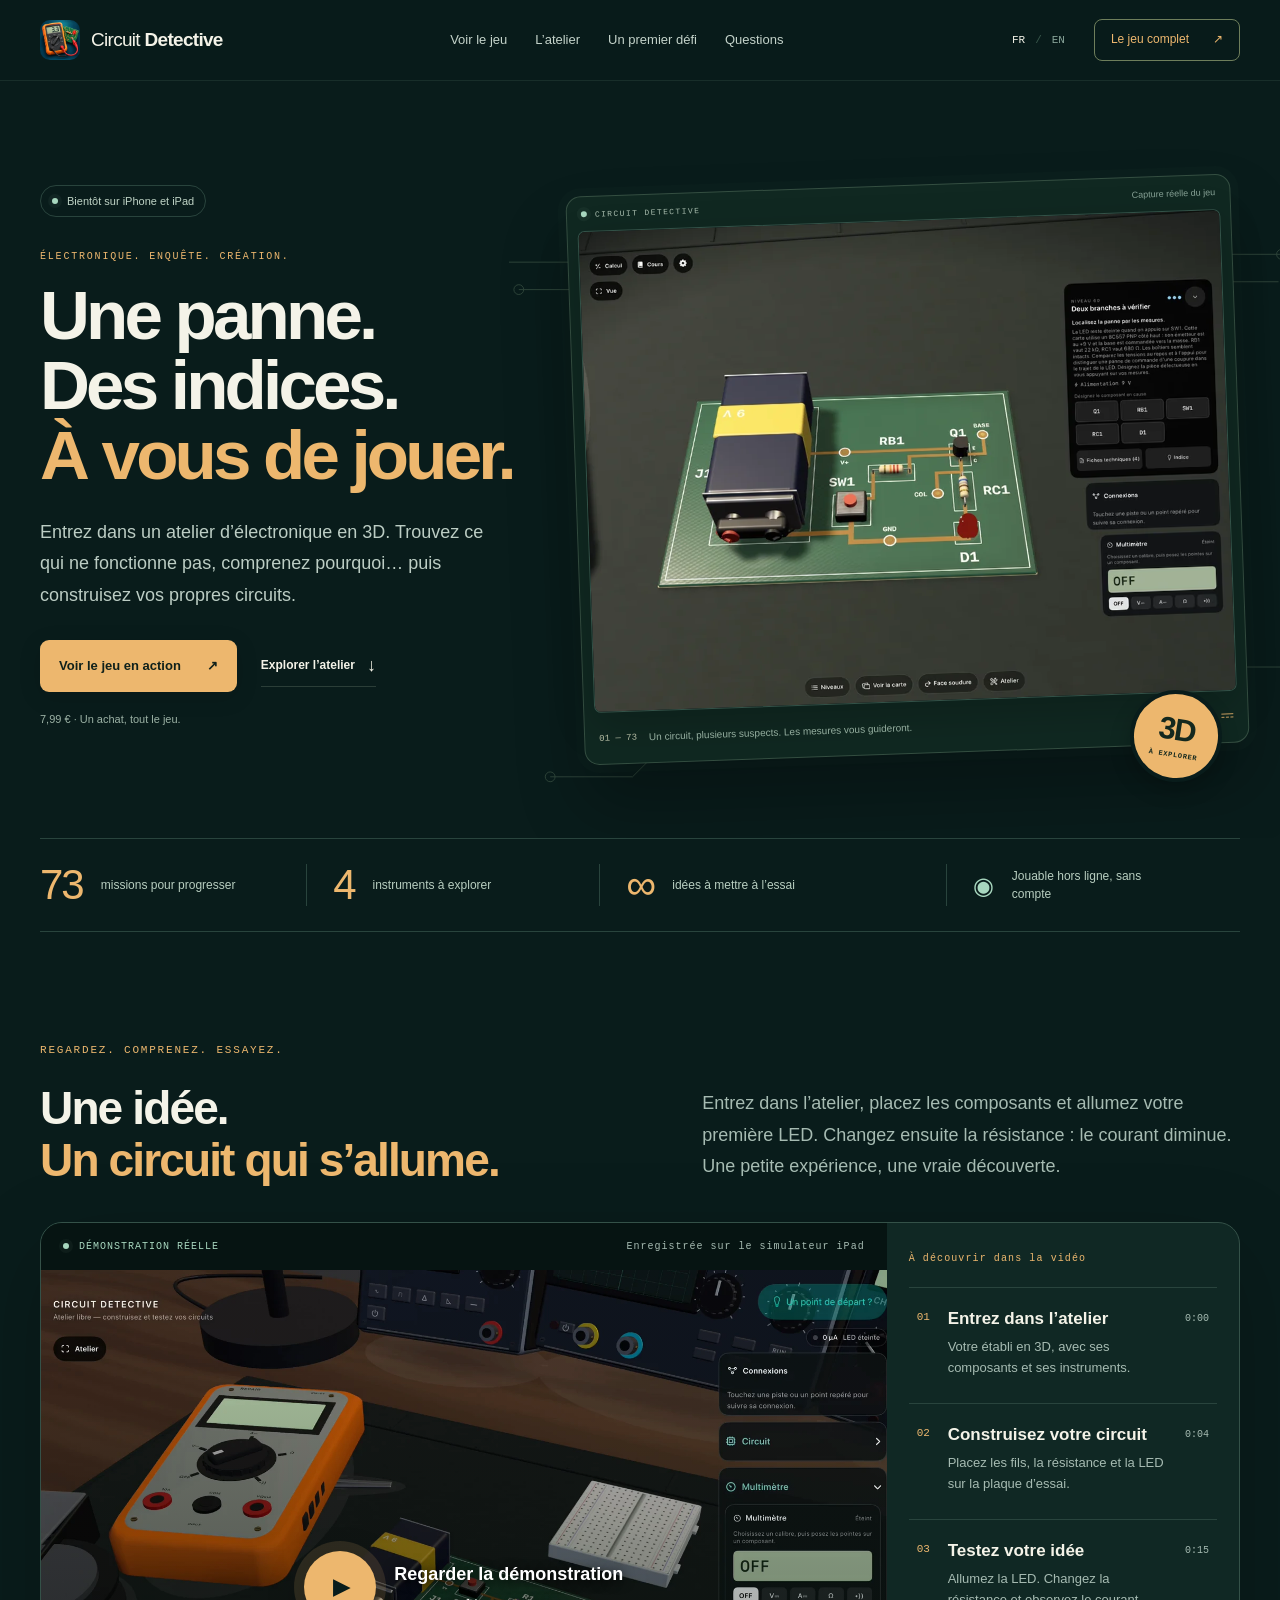
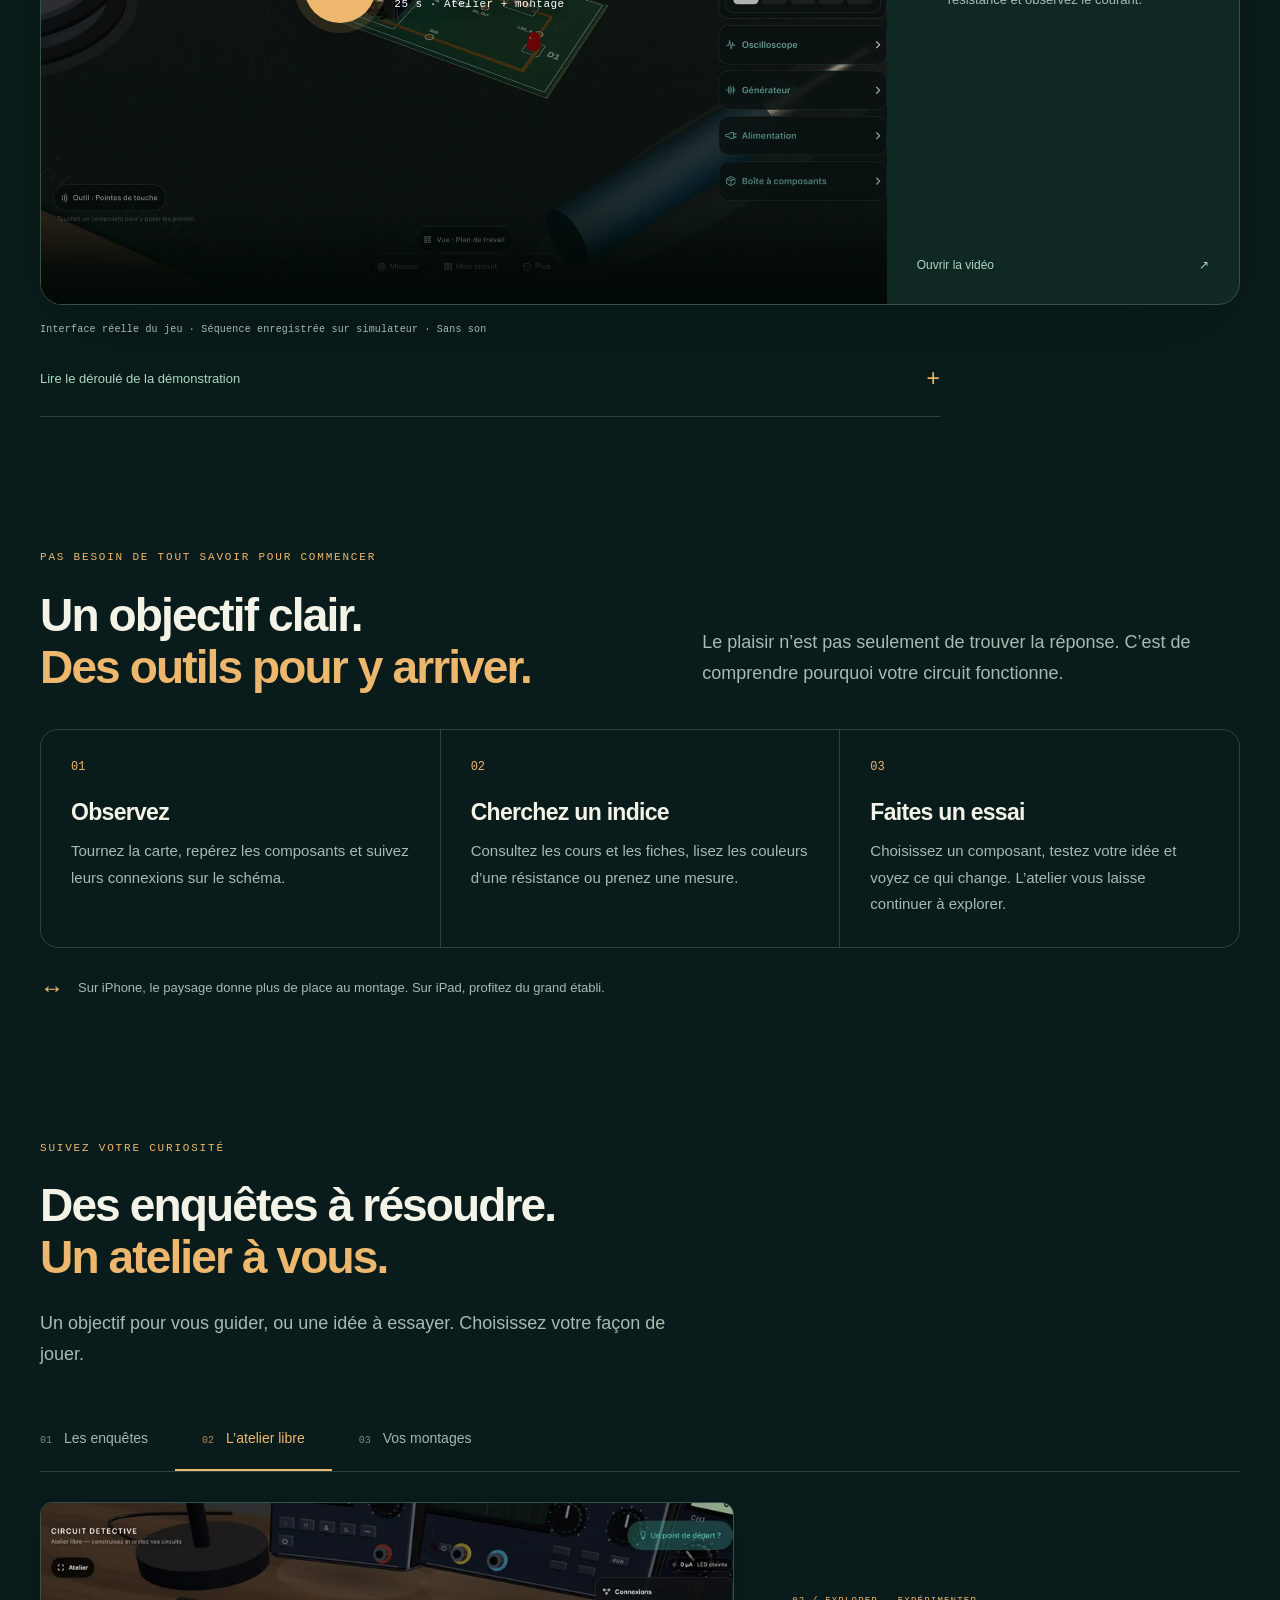
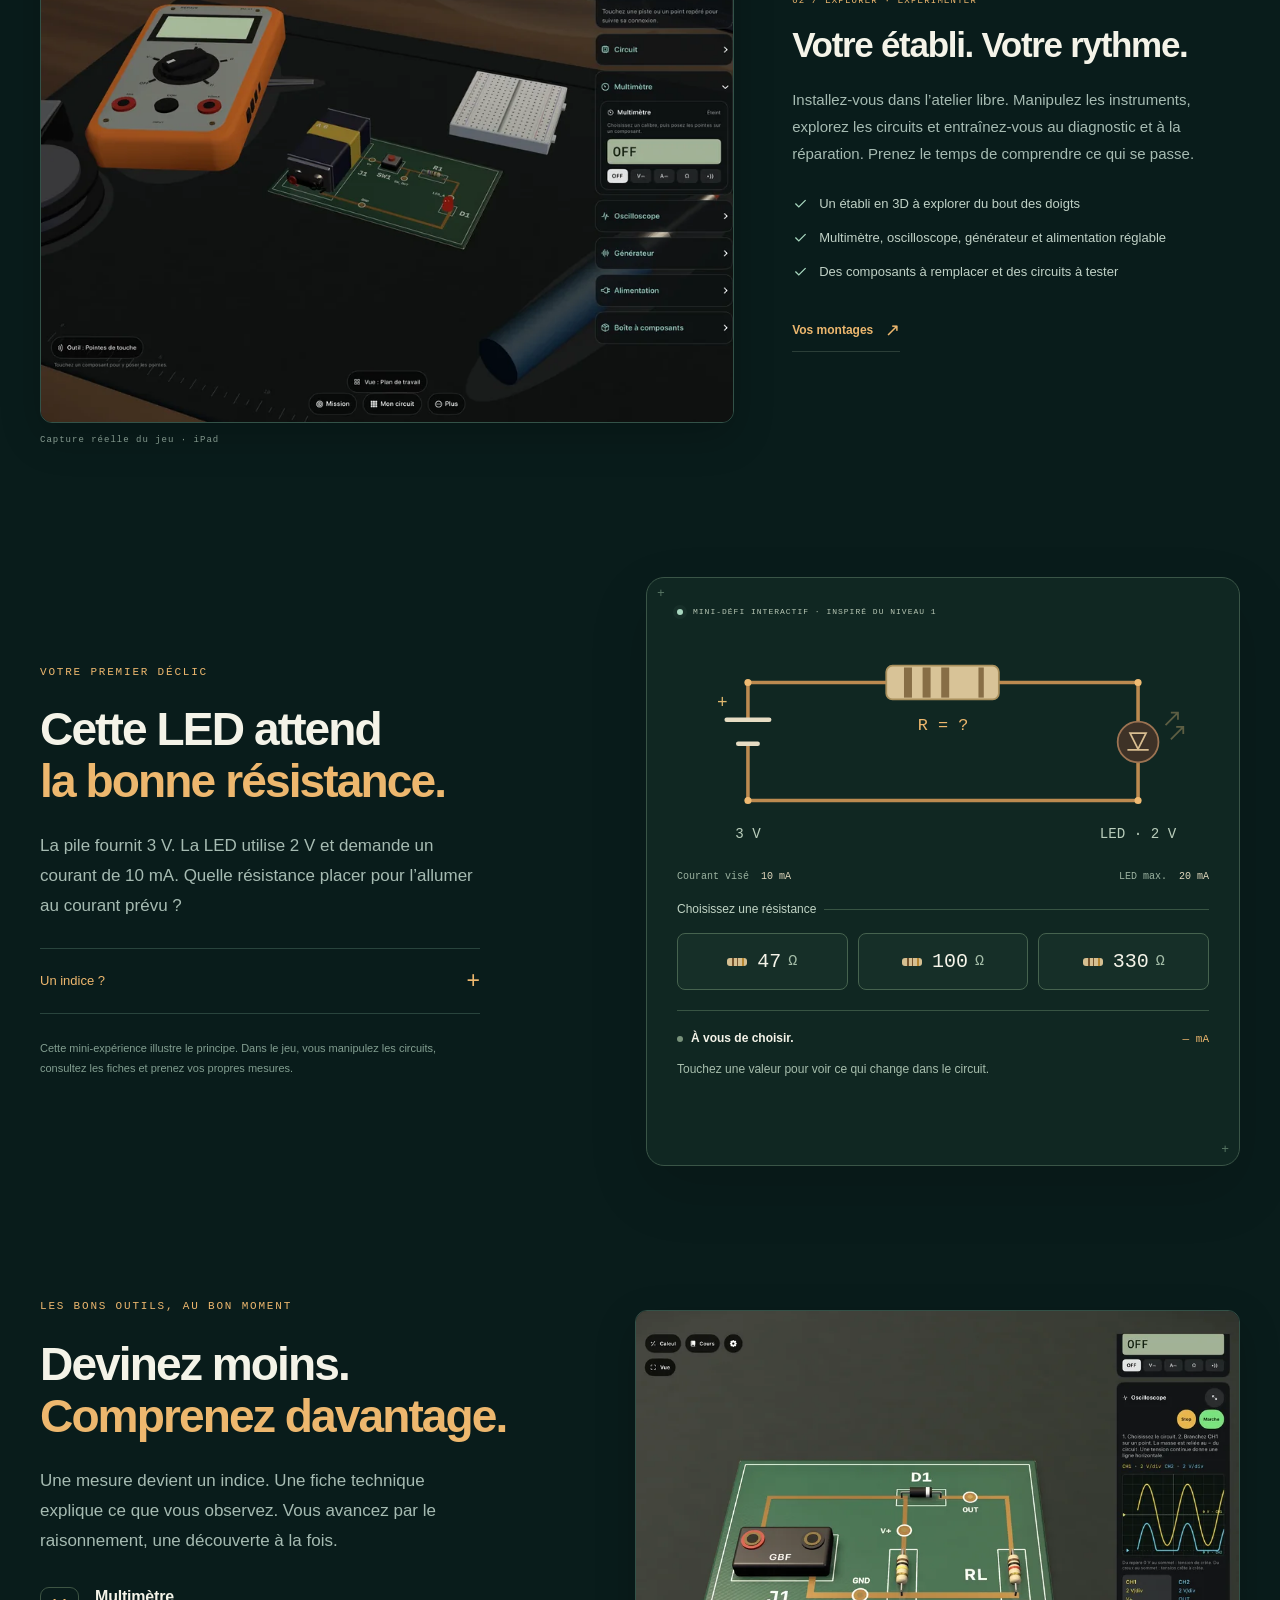
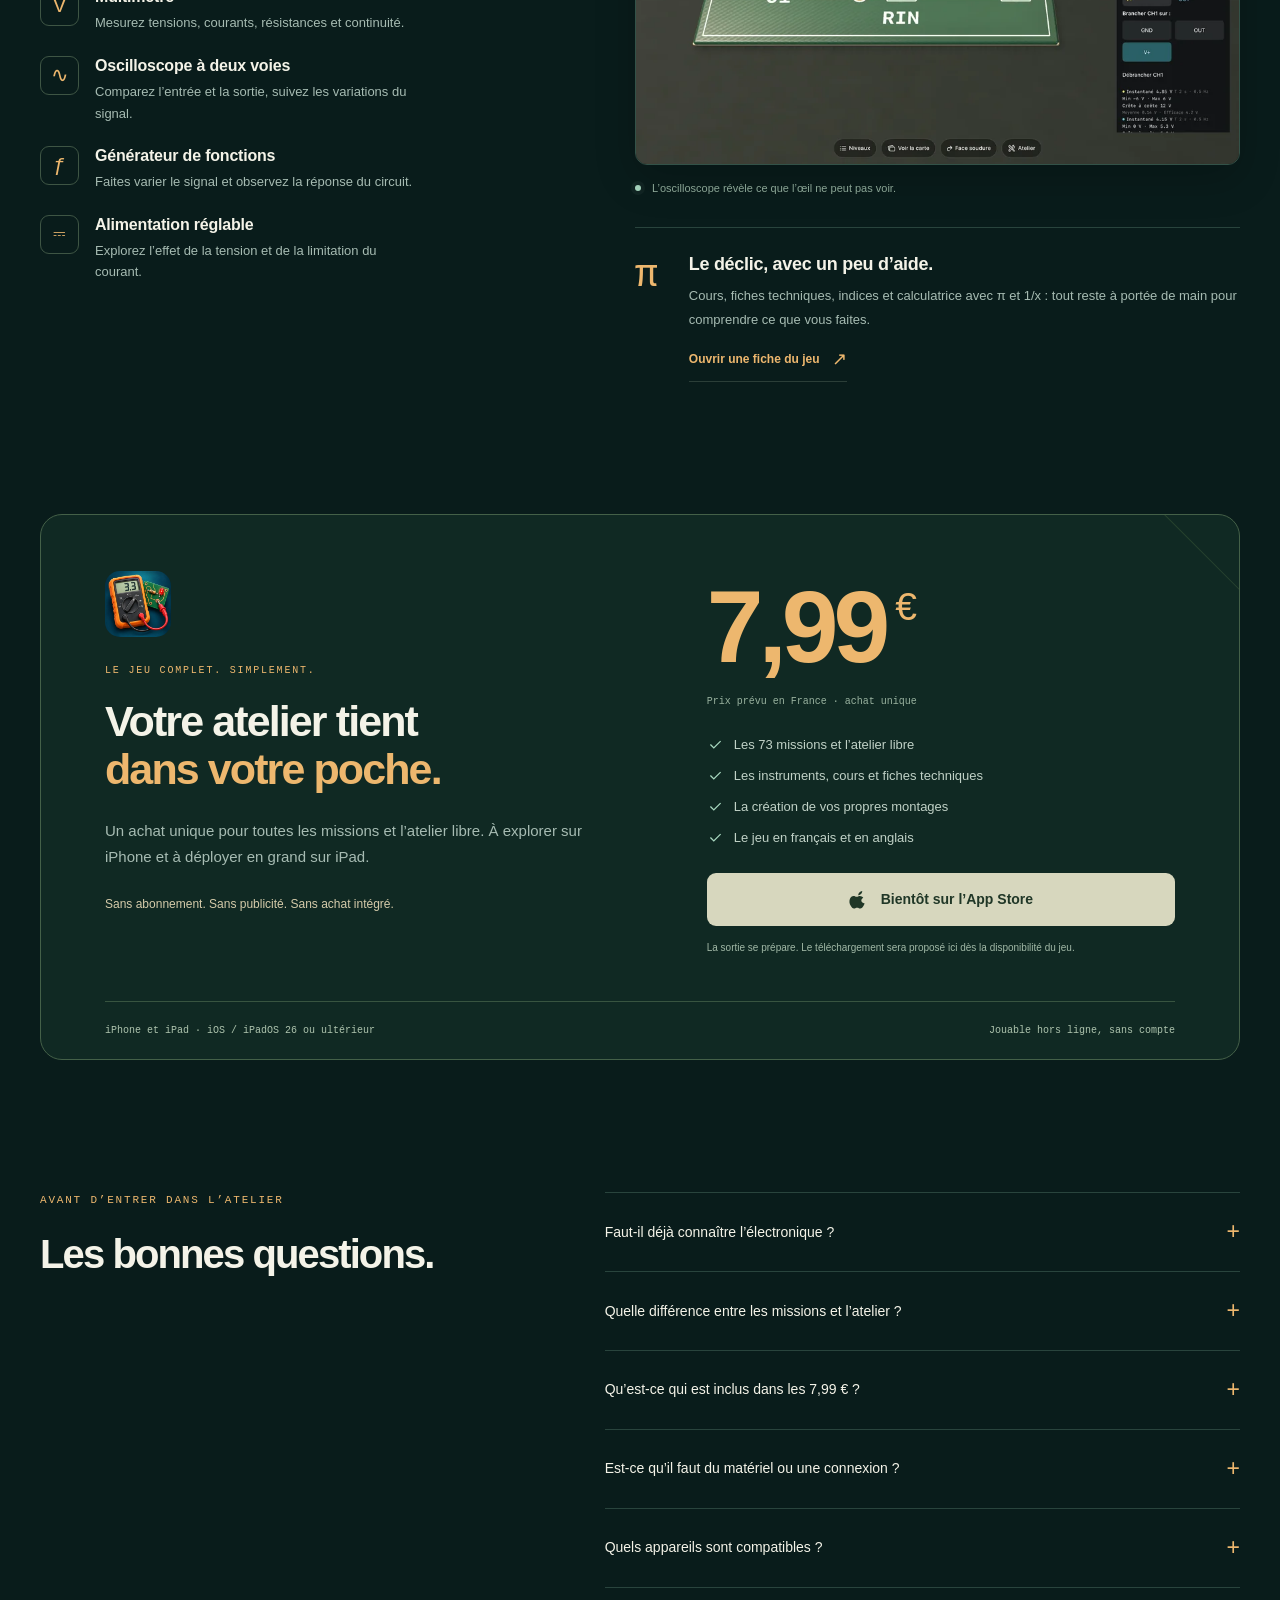
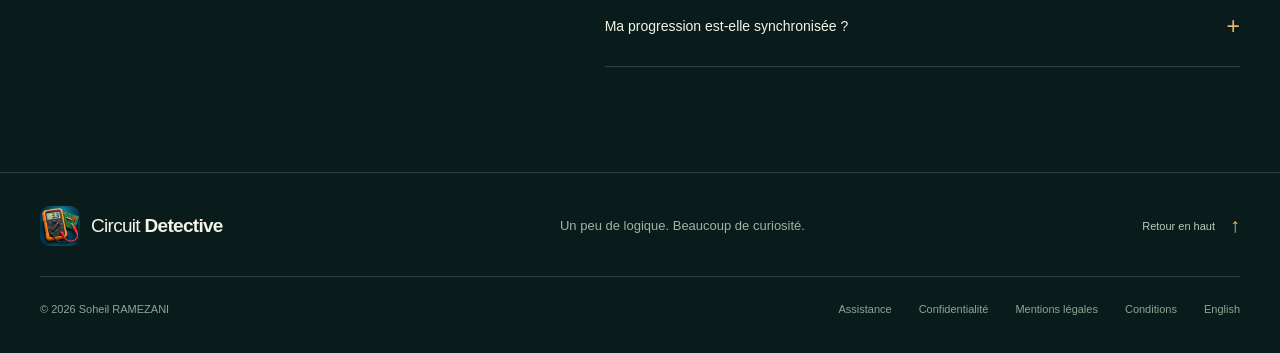
==== index.html @ ce056280 "Publish bilingual Circuit Detective website, gameplay videos and legal pages" ====
<!doctype html>
<html lang="fr"><head><meta charset="utf-8"><meta name="viewport" content="width=device-width, initial-scale=1"><meta name="theme-color" content="#091c1b"><meta name="description" content="73 missions, un atelier 3D et vos propres circuits. Découvrez Circuit Detective pour iPhone et iPad : un achat unique à 7,99 €, sans publicité ni abonnement."><meta property="og:title" content="Circuit Detective — Le jeu d’électronique qui éveille votre curiosité"><meta property="og:description" content="73 missions, un atelier 3D et vos propres circuits. Découvrez Circuit Detective pour iPhone et iPad : un achat unique à 7,99 €, sans publicité ni abonnement."><meta property="og:type" content="website"><link rel="canonical" href="https://xerxex52.github.io/Circuit-Detective/"><meta property="og:url" content="https://xerxex52.github.io/Circuit-Detective/"><meta property="og:image" content="https://xerxex52.github.io/Circuit-Detective/assets/fr-gameplay-poster.webp"><meta property="og:locale" content="fr_FR"><title>Circuit Detective — Le jeu d’électronique qui éveille votre curiosité</title><link rel="alternate" hreflang="fr" href="index.html"><link rel="alternate" hreflang="en" href="en/index.html"><link rel="icon" href="assets/favicon.png"><link rel="stylesheet" href="style.css"><script src="site.js" defer></script></head>
<body id="top"><noscript><style>.tab-bar,.film-chapters{display:none}.showcase-panel[hidden]{display:grid!important}.showcase-panel{margin-top:44px}.resistor-picker,.demo-feedback,.demo-reset{display:none}</style></noscript><a class="skip" href="#main">Aller au contenu</a>
<header class="site-header"><div class="nav-shell"><a class="brand" href="#top"><img src="assets/icon.webp" alt="" width="40" height="40"><span>Circuit <b>Detective</b></span></a><nav id="navigation" aria-label="Navigation principale"><a href="#film">Voir le jeu</a><a href="#atelier">L’atelier</a><a href="#defi">Un premier défi</a><a href="#faq">Questions</a></nav><div class="header-actions"><div class="languages" aria-label="Choisir la langue"><a href="index.html" lang="fr" hreflang="fr" aria-current="page">FR</a><span>/</span><a href="en/index.html" lang="en" hreflang="en" >EN</a></div><a class="nav-cta" href="#inclus">Le jeu complet<span aria-hidden="true">↗</span></a><button class="menu-toggle" aria-label="Ouvrir le menu" aria-expanded="false" aria-controls="navigation"><span></span><span></span></button></div></div></header>
<main id="main">
<section class="hero section-shell"><div class="hero-copy"><div class="availability"><span></span>Bientôt sur iPhone et iPad</div><p class="eyebrow">ÉLECTRONIQUE. ENQUÊTE. CRÉATION.</p><h1>Une panne.<br>Des indices.<br><em>À vous de jouer.</em></h1><p class="lead">Entrez dans un atelier d’électronique en 3D. Trouvez ce qui ne fonctionne pas, comprenez pourquoi… puis construisez vos propres circuits.</p><div class="hero-actions"><a class="button primary" href="#film">Voir le jeu en action<span aria-hidden="true">↗</span></a><a class="text-link" href="#atelier">Explorer l’atelier<span aria-hidden="true">↓</span></a></div><p class="price-note">7,99 € · Un achat, tout le jeu.</p></div><div class="hero-visual"><svg class="hero-traces" viewBox="0 0 800 720" fill="none" aria-hidden="true"><path d="M0 145h104l48-48h356l40 40h240M10 173h104l48-48h338l40 40h245M42 670h84l54-54h306l58-58h245"/><circle cx="10" cy="173" r="5"/><circle cx="42" cy="670" r="5"/><circle cx="788" cy="137" r="5"/></svg><div class="device-mat"><div class="device-top"><span class="signal-dot"></span><span>CIRCUIT DETECTIVE</span><span class="real-label">Capture réelle du jeu</span></div><button class="screenshot hero-screen" type="button" data-lightbox="assets/fr-case-1600.webp" data-caption="Mission de diagnostic avec une carte électronique, une pile, un transistor et une LED." aria-label="Agrandir la capture"><img src="assets/fr-case-1600.webp" srcset="assets/fr-case-900.webp 900w, assets/fr-case-1600.webp 1600w" sizes="(max-width: 760px) calc(100vw - 40px), (max-width: 1100px) 85vw, 760px" width="1600" height="1200" alt="Mission de diagnostic avec une carte électronique, une pile, un transistor et une LED." loading="eager" decoding="async" fetchpriority="high"><span class="zoom-mark" aria-hidden="true">↗</span></button><div class="device-bottom"><span>01 — 73</span><p>Un circuit, plusieurs suspects. Les mesures vous guideront.</p><span aria-hidden="true">⎓</span></div></div><div class="hero-stamp" aria-hidden="true"><span>3D</span><small>À EXPLORER</small></div></div></section>
<div class="section-shell"><div class="stat-strip"><div><strong>73</strong><span>missions pour progresser</span></div><div><strong>4</strong><span>instruments à explorer</span></div><div><strong>∞</strong><span>idées à mettre à l’essai</span></div><div class="stat-promise"><span class="tiny-icon" aria-hidden="true">◉</span><span>Jouable hors ligne, sans compte</span></div></div></div>
<section class="film-section section-shell section-space" id="film" aria-labelledby="film-title"><div class="film-heading"><div><p class="eyebrow">REGARDEZ. COMPRENEZ. ESSAYEZ.</p><h2 id="film-title">Une idée.<br><em>Un circuit qui s’allume.</em></h2></div><p class="section-intro">Entrez dans l’atelier, placez les composants et allumez votre première LED. Changez ensuite la résistance : le courant diminue. Une petite expérience, une vraie découverte.</p></div><div class="film-stage"><div class="film-screen"><div class="film-topline"><span><i class="signal-dot" aria-hidden="true"></i>DÉMONSTRATION RÉELLE</span><span>Enregistrée sur le simulateur iPad</span></div><div class="video-frame"><video id="gameplay" controls playsinline preload="none" poster="assets/fr-gameplay-poster.webp" width="1600" height="1200" aria-label="Regarder la démonstration"><source src="assets/fr-gameplay.mp4" type="video/mp4"><track kind="captions" src="assets/fr-gameplay.vtt" srclang="fr" label="Explications en français" default><p><a href="assets/fr-gameplay.mp4">Ouvrir la vidéo</a></p></video><button class="film-play" type="button" aria-label="Regarder la démonstration" hidden><span class="play-disc" aria-hidden="true">▶</span><span>Regarder la démonstration<small>25 s · Atelier + montage</small></span></button></div></div><div class="film-chapters"><p class="eyebrow">À découvrir dans la vidéo</p><button class="film-chapter" data-seek="0.00" type="button"><span class="chapter-index">01</span><span><strong>Entrez dans l’atelier</strong><span>Votre établi en 3D, avec ses composants et ses instruments.</span></span><span class="chapter-time">0:00</span></button><button class="film-chapter" data-seek="4.30" type="button"><span class="chapter-index">02</span><span><strong>Construisez votre circuit</strong><span>Placez les fils, la résistance et la LED sur la plaque d’essai.</span></span><span class="chapter-time">0:04</span></button><button class="film-chapter" data-seek="15.15" type="button"><span class="chapter-index">03</span><span><strong>Testez votre idée</strong><span>Allumez la LED. Changez la résistance et observez le courant.</span></span><span class="chapter-time">0:15</span></button><a class="film-download" href="assets/fr-gameplay.mp4">Ouvrir la vidéo<span aria-hidden="true">↗</span></a></div></div><p class="film-caption">Interface réelle du jeu · Séquence enregistrée sur simulateur · Sans son</p><details class="film-transcript"><summary>Lire le déroulé de la démonstration<span aria-hidden="true">+</span></summary><div><p>L’atelier libre offre un établi en 3D, avec la carte et les instruments. On peut en explorer les différents points de vue.</p><p>Sur la plaque d’essai, la séquence place un fil, une résistance de 330 Ω, une LED et un fil de retour. L’alimentation 5 V allume la LED. Remplacer la résistance par 1 kΩ réduit le courant : un changement visible dans le diagnostic du montage.</p></div></details></section>
<section class="first-steps section-shell section-space"><div class="film-heading"><div><p class="eyebrow">PAS BESOIN DE TOUT SAVOIR POUR COMMENCER</p><h2>Un objectif clair.<br><em>Des outils pour y arriver.</em></h2></div><p class="section-intro">Le plaisir n’est pas seulement de trouver la réponse. C’est de comprendre pourquoi votre circuit fonctionne.</p></div><div class="steps-grid"><article><span class="step-number" aria-hidden="true">01</span><h3>Observez</h3><p>Tournez la carte, repérez les composants et suivez leurs connexions sur le schéma.</p></article><article><span class="step-number" aria-hidden="true">02</span><h3>Cherchez un indice</h3><p>Consultez les cours et les fiches, lisez les couleurs d’une résistance ou prenez une mesure.</p></article><article><span class="step-number" aria-hidden="true">03</span><h3>Faites un essai</h3><p>Choisissez un composant, testez votre idée et voyez ce qui change. L’atelier vous laisse continuer à explorer.</p></article></div><p class="device-tip"><span aria-hidden="true">↔</span>Sur iPhone, le paysage donne plus de place au montage. Sur iPad, profitez du grand établi.</p></section>
<section class="experience section-shell section-space" id="experience"><div class="section-heading"><p class="eyebrow">SUIVEZ VOTRE CURIOSITÉ</p><h2>Des enquêtes à résoudre.<br><em>Un atelier à vous.</em></h2><p class="section-intro">Un objectif pour vous guider, ou une idée à essayer. Choisissez votre façon de jouer.</p></div><div id="atelier" class="showcase"><div class="tab-bar" role="tablist" aria-label="Les modes de jeu"><button id="tab-0" role="tab" aria-selected="false" aria-controls="panel-0" tabindex="-1" data-tab="0"><span class="tab-number">01</span>Les enquêtes</button><button id="tab-1" role="tab" aria-selected="true" aria-controls="panel-1" tabindex="0" data-tab="1"><span class="tab-number">02</span>L’atelier libre</button><button id="tab-2" role="tab" aria-selected="false" aria-controls="panel-2" tabindex="-1" data-tab="2"><span class="tab-number">03</span>Vos montages</button></div><div class="showcase-panel" id="panel-0" role="tabpanel" aria-labelledby="tab-0" tabindex="0" hidden><div class="panel-photo"><button class="screenshot " type="button" data-lightbox="assets/fr-case-1600.webp" data-caption="Une mission du jeu montrant une carte électronique à diagnostiquer." aria-label="Agrandir la capture"><img src="assets/fr-case-1600.webp" srcset="assets/fr-case-900.webp 900w, assets/fr-case-1600.webp 1600w" sizes="(max-width: 760px) calc(100vw - 40px), (max-width: 1100px) 85vw, 760px" width="1600" height="1200" alt="Une mission du jeu montrant une carte électronique à diagnostiquer." loading="lazy" decoding="async" ><span class="zoom-mark" aria-hidden="true">↗</span></button><span class="photo-meta">Capture réelle du jeu · iPad</span></div><div class="panel-copy"><p class="eyebrow">01 / OBSERVER · MESURER · DÉDUIRE</p><h3>La réponse est dans le circuit.</h3><p>Une LED qui reste éteinte. Une tension inattendue. Un signal qui a changé. Examinez la carte sous tous les angles et utilisez les mesures pour départager les suspects.</p><ul class="check-list"><li><svg viewBox="0 0 20 20" aria-hidden="true"><path d="m4 10 4 4 8-8"/></svg><span>72 missions progressives et un défi de soudure facultatif</span></li><li><svg viewBox="0 0 20 20" aria-hidden="true"><path d="m4 10 4 4 8-8"/></svg><span>Des résistances et LED aux diodes, condensateurs et transistors</span></li><li><svg viewBox="0 0 20 20" aria-hidden="true"><path d="m4 10 4 4 8-8"/></svg><span>Des indices quand vous avez besoin d’un coup de pouce</span></li></ul><button class="text-link" data-select-tab="2">Vos montages<span aria-hidden="true">↗</span></button></div></div><div class="showcase-panel" id="panel-1" role="tabpanel" aria-labelledby="tab-1" tabindex="0" ><div class="panel-photo"><button class="screenshot " type="button" data-lightbox="assets/fr-workshop-1600.webp" data-caption="Atelier 3D avec multimètre, plaque d’essai, circuit, oscilloscope et fer à souder." aria-label="Agrandir la capture"><img src="assets/fr-workshop-1600.webp" srcset="assets/fr-workshop-900.webp 900w, assets/fr-workshop-1600.webp 1600w" sizes="(max-width: 760px) calc(100vw - 40px), (max-width: 1100px) 85vw, 760px" width="1600" height="1200" alt="Atelier 3D avec multimètre, plaque d’essai, circuit, oscilloscope et fer à souder." loading="lazy" decoding="async" ><span class="zoom-mark" aria-hidden="true">↗</span></button><span class="photo-meta">Capture réelle du jeu · iPad</span></div><div class="panel-copy"><p class="eyebrow">02 / EXPLORER · EXPÉRIMENTER</p><h3>Votre établi. Votre rythme.</h3><p>Installez-vous dans l’atelier libre. Manipulez les instruments, explorez les circuits et entraînez-vous au diagnostic et à la réparation. Prenez le temps de comprendre ce qui se passe.</p><ul class="check-list"><li><svg viewBox="0 0 20 20" aria-hidden="true"><path d="m4 10 4 4 8-8"/></svg><span>Un établi en 3D à explorer du bout des doigts</span></li><li><svg viewBox="0 0 20 20" aria-hidden="true"><path d="m4 10 4 4 8-8"/></svg><span>Multimètre, oscilloscope, générateur et alimentation réglable</span></li><li><svg viewBox="0 0 20 20" aria-hidden="true"><path d="m4 10 4 4 8-8"/></svg><span>Des composants à remplacer et des circuits à tester</span></li></ul><button class="text-link" data-select-tab="2">Vos montages<span aria-hidden="true">↗</span></button></div></div><div class="showcase-panel" id="panel-2" role="tabpanel" aria-labelledby="tab-2" tabindex="0" hidden><div class="panel-photo"><button class="screenshot " type="button" data-lightbox="assets/fr-breadboard-1600.webp" data-caption="Plaque d’essai virtuelle avec deux branches, deux résistances et deux LED allumées." aria-label="Agrandir la capture"><img src="assets/fr-breadboard-1600.webp" srcset="assets/fr-breadboard-900.webp 900w, assets/fr-breadboard-1600.webp 1600w" sizes="(max-width: 760px) calc(100vw - 40px), (max-width: 1100px) 85vw, 760px" width="1600" height="1200" alt="Plaque d’essai virtuelle avec deux branches, deux résistances et deux LED allumées." loading="lazy" decoding="async" ><span class="zoom-mark" aria-hidden="true">↗</span></button><span class="photo-meta">Capture réelle du jeu · iPad</span></div><div class="panel-copy"><p class="eyebrow">03 / IMAGINER · CONSTRUIRE · TESTER</p><h3>Et si ce circuit était le vôtre ?</h3><p>Placez les composants sur la plaque d’essai, reliez les fils, puis mettez sous tension. Modifiez votre montage et observez comment son comportement évolue.</p><ul class="check-list"><li><svg viewBox="0 0 20 20" aria-hidden="true"><path d="m4 10 4 4 8-8"/></svg><span>Des exemples modifiables pour trouver votre point de départ</span></li><li><svg viewBox="0 0 20 20" aria-hidden="true"><path d="m4 10 4 4 8-8"/></svg><span>Fils, résistances, LED, diodes, condensateurs et interrupteurs</span></li><li><svg viewBox="0 0 20 20" aria-hidden="true"><path d="m4 10 4 4 8-8"/></svg><span>Vos montages conservés sur votre appareil</span></li></ul><a class="text-link" href="#atelier">Explorer l’atelier<span aria-hidden="true">↓</span></a></div></div></div></section>
<section class="demo-section section-shell section-space" id="defi"><div class="demo-copy"><p class="eyebrow">VOTRE PREMIER DÉCLIC</p><h2>Cette LED attend<br><em>la bonne résistance.</em></h2><p class="section-intro">La pile fournit 3 V. La LED utilise 2 V et demande un courant de 10 mA. Quelle résistance placer pour l’allumer au courant prévu ?</p><details class="hint"><summary>Un indice ?<span aria-hidden="true">+</span></summary><p>Il reste 1 V aux bornes de la résistance : 3 V − 2 V. Avec la loi d’Ohm, R = U ÷ I. Pensez à convertir 10 mA en 0,01 A.</p></details><p class="demo-note">Cette mini-expérience illustre le principe. Dans le jeu, vous manipulez les circuits, consultez les fiches et prenez vos propres mesures.</p></div><div class="demo-card"><noscript><p>Activez JavaScript pour essayer ce mini-défi interactif.</p></noscript><div class="demo-card-top"><span class="signal-dot"></span>MINI-DÉFI INTERACTIF · INSPIRÉ DU NIVEAU 1</div><svg id="demo-circuit" viewBox="0 0 600 255" role="img" aria-labelledby="circuit-title circuit-description"><title id="circuit-title">Circuit en série : pile, résistance et LED</title><desc id="circuit-description">Pile de 3 V, LED de 2 V, courant visé de 10 mA. Choisissez la résistance avec les boutons sous le schéma.</desc><path class="copper" d="M80 99V57h156m127 0h157v133H80v-64"/><path class="battery-plate" d="M56 99h48m-35 27h22"/><text x="80" y="232" text-anchor="middle">3 V</text><text class="symbol-label" x="45" y="86">+</text><rect class="resistor-body" x="236" y="38" width="127" height="38" rx="7"/><rect class="resistor-band" x="256" y="40" width="9" height="34"/><rect class="resistor-band" x="277" y="40" width="9" height="34"/><rect class="resistor-band" x="298" y="40" width="9" height="34"/><rect class="resistor-band" x="340" y="40" width="6" height="34"/><text id="resistor-value" x="300" y="111" text-anchor="middle">R = ?</text><circle id="led-halo" cx="520" cy="124" r="45"/><circle id="demo-led" cx="520" cy="124" r="23"/><path class="led-mark" transform="rotate(90 520 124)" d="m510 115 18 9-18 9zM529 112v24"/><path class="light-arrow" d="m551 105 14-14m-8 0h8v8m-8 22 14-14m-8 0h8v8"/><text x="520" y="232" text-anchor="middle">LED · 2 V</text><circle class="junction" cx="80" cy="57" r="4"/><circle class="junction" cx="80" cy="190" r="4"/><circle class="junction" cx="520" cy="57" r="4"/><circle class="junction" cx="520" cy="190" r="4"/></svg><div class="demo-specs"><span>Courant visé <b>10 mA</b></span><span>LED max. <b>20 mA</b></span></div><fieldset class="resistor-picker"><legend>Choisissez une résistance</legend><div><button type="button" class="resistor-option" data-resistor="47" aria-pressed="false"><span class="mini-resistor" aria-hidden="true"></span>47 <span>Ω</span></button><button type="button" class="resistor-option" data-resistor="100" aria-pressed="false"><span class="mini-resistor" aria-hidden="true"></span>100 <span>Ω</span></button><button type="button" class="resistor-option" data-resistor="330" aria-pressed="false"><span class="mini-resistor" aria-hidden="true"></span>330 <span>Ω</span></button></div></fieldset><div class="demo-feedback" aria-live="polite" aria-atomic="true"><div class="feedback-heading"><span class="feedback-dot"></span><strong id="feedback-title">À vous de choisir.</strong><output id="current-output">— mA</output></div><p id="feedback-text">Touchez une valeur pour voir ce qui change dans le circuit.</p><p id="demo-formula" hidden></p></div><button class="demo-reset text-link" type="button" hidden>Recommencer<span aria-hidden="true">↻</span></button></div></section>
<section class="tools-section section-shell section-space" id="outils"><div class="tools-copy"><p class="eyebrow">LES BONS OUTILS, AU BON MOMENT</p><h2>Devinez moins.<br><em>Comprenez davantage.</em></h2><p class="section-intro">Une mesure devient un indice. Une fiche technique explique ce que vous observez. Vous avancez par le raisonnement, une découverte à la fois.</p><div class="tool-list"><div><span class="tool-symbol" aria-hidden="true">V</span><div><h3>Multimètre</h3><p>Mesurez tensions, courants, résistances et continuité.</p></div></div><div><span class="tool-symbol" aria-hidden="true">∿</span><div><h3>Oscilloscope à deux voies</h3><p>Comparez l’entrée et la sortie, suivez les variations du signal.</p></div></div><div><span class="tool-symbol" aria-hidden="true">ƒ</span><div><h3>Générateur de fonctions</h3><p>Faites varier le signal et observez la réponse du circuit.</p></div></div><div><span class="tool-symbol" aria-hidden="true">⎓</span><div><h3>Alimentation réglable</h3><p>Explorez l’effet de la tension et de la limitation du courant.</p></div></div></div></div><div class="tools-visual"><button class="screenshot " type="button" data-lightbox="assets/fr-scope-1600.webp" data-caption="Oscilloscope du jeu affichant les signaux d’entrée et de sortie d’un redresseur." aria-label="Agrandir la capture"><img src="assets/fr-scope-1600.webp" srcset="assets/fr-scope-900.webp 900w, assets/fr-scope-1600.webp 1600w" sizes="(max-width: 760px) calc(100vw - 40px), (max-width: 1100px) 85vw, 760px" width="1600" height="1200" alt="Oscilloscope du jeu affichant les signaux d’entrée et de sortie d’un redresseur." loading="lazy" decoding="async" ><span class="zoom-mark" aria-hidden="true">↗</span></button><p class="image-caption"><span class="signal-dot"></span>L’oscilloscope révèle ce que l’œil ne peut pas voir.</p><div class="learning-card"><span class="book-icon" aria-hidden="true">π</span><div><h3>Le déclic, avec un peu d’aide.</h3><p>Cours, fiches techniques, indices et calculatrice avec π et 1/x : tout reste à portée de main pour comprendre ce que vous faites.</p><button class="text-link" type="button" data-lightbox="assets/fr-learn-1600.webp" data-caption="Fiche technique d’une LED dans le jeu, avec tension directe et courant nominal.">Ouvrir une fiche du jeu<span aria-hidden="true">↗</span></button></div></div></div></section>
<section class="purchase-section section-shell section-space" id="inclus"><div class="purchase-inner"><div class="purchase-copy"><img src="assets/icon.webp" width="66" height="66" alt="" loading="lazy"><p class="eyebrow">LE JEU COMPLET. SIMPLEMENT.</p><h2>Votre atelier tient<br><em>dans votre poche.</em></h2><p class="section-intro">Un achat unique pour toutes les missions et l’atelier libre. À explorer sur iPhone et à déployer en grand sur iPad.</p><p class="purchase-promise">Sans abonnement. Sans publicité. Sans achat intégré.</p></div><div class="purchase-offer"><div class="price"><span>7,99</span><sup>€</sup></div><p class="price-detail">Prix prévu en France · achat unique</p><ul class="check-list"><li><svg viewBox="0 0 20 20" aria-hidden="true"><path d="m4 10 4 4 8-8"/></svg><span>Les 73 missions et l’atelier libre</span></li><li><svg viewBox="0 0 20 20" aria-hidden="true"><path d="m4 10 4 4 8-8"/></svg><span>Les instruments, cours et fiches techniques</span></li><li><svg viewBox="0 0 20 20" aria-hidden="true"><path d="m4 10 4 4 8-8"/></svg><span>La création de vos propres montages</span></li><li><svg viewBox="0 0 20 20" aria-hidden="true"><path d="m4 10 4 4 8-8"/></svg><span>Le jeu en français et en anglais</span></li></ul><div class="store-status"><svg viewBox="0 0 24 24" aria-hidden="true"><path d="M15.4 4.7c.9-1 1.4-2.1 1.3-3.5-1.3.1-2.7.9-3.6 1.9-.8.8-1.5 2.1-1.4 3.4 1.5.1 2.8-.7 3.7-1.8ZM19.8 17.1c-.5 1.1-.7 1.7-1.4 2.8-1 1.6-2.5 3.6-4.2 3.6-1.5 0-1.9-1-4-1-2 0-2.4 1-3.9 1C4.6 23.5 3.2 21.7 2.2 20 .5 17.5 0 14.2 1.1 11.3 2 9 3.8 7.6 5.7 7.6c1.7 0 2.7 1 4.1 1 1.3 0 2.1-1 4-1 1.6 0 3.2.9 4.2 2.2-3.7 2-3.1 6.1 1.8 7.3Z"/></svg><span>Bientôt sur l’App Store</span></div><p class="release-note">La sortie se prépare. Le téléchargement sera proposé ici dès la disponibilité du jeu.</p></div><div class="compatibility"><span>iPhone et iPad · iOS / iPadOS 26 ou ultérieur</span><span>Jouable hors ligne, sans compte</span></div></div></section>
<section class="faq-section section-shell section-space" id="faq"><div><p class="eyebrow">AVANT D’ENTRER DANS L’ATELIER</p><h2>Les bonnes questions.</h2></div><div class="faq-list"><details><summary>Faut-il déjà connaître l’électronique ?<span aria-hidden="true">+</span></summary><p>La progression commence avec les résistances, les LED et les premières mesures. Les cours, fiches et indices vous accompagnent. Les missions suivantes demandent progressivement davantage de raisonnement et de calcul.</p></details><details><summary>Quelle différence entre les missions et l’atelier ?<span aria-hidden="true">+</span></summary><p>Les missions proposent un objectif précis et se débloquent en progressant. L’atelier libre vous permet d’explorer les outils, de vous entraîner et de construire vos propres montages sur une plaque d’essai virtuelle.</p></details><details><summary>Qu’est-ce qui est inclus dans les 7,99 € ?<span aria-hidden="true">+</span></summary><p>Le jeu complet : les 73 missions, l’atelier, les instruments, les cours, les fiches techniques et la calculatrice. Aucun achat intégré ni abonnement ne vient débloquer ces fonctions. Le prix annoncé est celui prévu en France ; le prix local sera affiché par l’App Store.</p></details><details><summary>Est-ce qu’il faut du matériel ou une connexion ?<span aria-hidden="true">+</span></summary><p>Aucun matériel électronique réel n’est nécessaire. Après téléchargement, le jeu fonctionne hors ligne et sans création de compte. Il s’agit d’une simulation pédagogique : les composants et les mesures sont modélisés pour l’apprentissage.</p></details><details><summary>Quels appareils sont compatibles ?<span aria-hidden="true">+</span></summary><p>Circuit Detective est conçu pour iPhone et iPad avec iOS 26 ou iPadOS 26 au minimum. L’interface du jeu est disponible en français et en anglais.</p></details><details><summary>Ma progression est-elle synchronisée ?<span aria-hidden="true">+</span></summary><p>La progression, les réglages et les montages sont enregistrés localement. Il n’y a pas de synchronisation de progression entre appareils. Contactez l’assistance avant de supprimer l’application si vous rencontrez un problème.</p></details></div></section>
</main><footer class="section-shell"><div class="footer-top"><a class="brand" href="#top"><img src="assets/icon.webp" width="40" height="40" alt=""><span>Circuit <b>Detective</b></span></a><p>Un peu de logique. Beaucoup de curiosité.</p><a class="back-top" href="#top">Retour en haut<span aria-hidden="true">↑</span></a></div><div class="footer-bottom"><span>© 2026 Soheil RAMEZANI</span><div><a href="support.html">Assistance</a><a href="privacy.html">Confidentialité</a><a href="legal.html">Mentions légales</a><a href="terms.html">Conditions</a><a href="en/index.html" lang="en">English</a></div></div><details class="legal" id="support"><summary>Assistance<span aria-hidden="true">+</span></summary><div><p>Une question ou un problème ? Indiquez votre appareil, la version du système, celle du jeu et la mission concernée. Les captures peuvent nous aider ; évitez d’y inclure des informations personnelles.</p><a href="mailto:sramezani52@gmail.com?subject=Circuit%20Detective">sramezani52@gmail.com</a><p>La progression est enregistrée localement. Contactez l’assistance avant de supprimer l’application pour éviter de perdre vos données.</p></div></details><details class="legal" id="confidentialite"><summary>Confidentialité<span aria-hidden="true">+</span></summary><div><p class="eyebrow">Mise à jour le 20 septembre 2026</p><h2>Politique de confidentialité</h2><p>Éditeur : Soheil RAMEZANI.</p><p>Circuit Detective ne collecte ni ne transmet de données personnelles. Le jeu fonctionne hors ligne, sans compte, publicité, suivi publicitaire ni service d’analyse tiers.</p><p>Votre progression, vos réglages et vos montages sont enregistrés sur votre appareil. Ils ne sont pas envoyés à l’éditeur. Ils peuvent être inclus dans les sauvegardes de votre appareil gérées par Apple, selon vos réglages.</p><p>La suppression de l’application efface ses données locales. Une sauvegarde de l’appareil peut en conserver une copie. Circuit Detective ne propose pas de synchronisation de la progression entre appareils.</p><p>Apple gère le paiement, le téléchargement et, selon vos choix, les diagnostics système et TestFlight, conformément à ses propres règles de confidentialité.</p><p>Si vous contactez l’assistance par e-mail, votre adresse et les informations que vous envoyez servent uniquement à traiter votre demande. Elles ne sont ni vendues ni utilisées à des fins publicitaires.</p><p>Questions relatives à la confidentialité : <a href="mailto:sramezani52@gmail.com">sramezani52@gmail.com</a>.</p><p>Ce site est hébergé par GitHub Pages. GitHub peut traiter des données de connexion selon sa propre politique de confidentialité. Ce site n’ajoute ni outil de mesure d’audience, ni traceur publicitaire. <a href="https://docs.github.com/en/site-policy/privacy-policies/github-general-privacy-statement">GitHub Privacy Statement</a>.</p></div></details></footer>
<dialog id="lightbox" aria-label="Capture du jeu agrandie"><button class="lightbox-close" aria-label="Fermer" autofocus>×</button><figure><img alt=""><figcaption></figcaption></figure></dialog>
<script id="video-captions" type="application/json">"WEBVTT\n\n1\n00:00:00.200 --> 00:00:04.200 line:8%\nVotre établi en 3D.\nUn espace pour explorer et expérimenter.\n\n2\n00:00:04.500 --> 00:00:15.052 line:8%\nConstruisons un circuit : un fil,\nune résistance, une LED et le retour.\n\n3\n00:00:15.352 --> 00:00:19.058 line:8%\nMise sous tension : la LED s’allume.\nLe courant est d’environ 9 mA.\n\n4\n00:00:19.358 --> 00:00:23.082 line:8%\nPassons de 330 Ω à 1 kΩ.\nLe courant diminue à environ 3 mA.\n\n5\n00:00:23.382 --> 00:00:24.933 line:8%\nUne idée, un circuit, un nouvel essai.\nÀ vous de jouer.\n\n"</script>
<script id="page-copy" type="application/json">{"lang":"fr","feedback":{"low":["Courant trop élevé.","Avec 47 Ω, le courant atteint environ 21,3 mA. La LED de cet exemple supporte au maximum 20 mA. Essayez une résistance plus grande."],"right":["Voilà, la bonne résistance !","Avec 100 Ω, le courant est de 10 mA : exactement la valeur recherchée. Vous venez d’appliquer la loi d’Ohm."],"high":["Ça s’allume, mais plus faiblement.","Avec 330 Ω, le courant est d’environ 3 mA. La LED est protégée, mais vous êtes en dessous des 10 mA visés. Essayez une valeur plus petite."]},"initialTitle":"À vous de choisir.","initialText":"Touchez une valeur pour voir ce qui change dans le circuit."}</script>
</body></html>
---- style.css ----
:root{color-scheme:dark;--bg:#091c1b;--panel:#102824;--paper:#f4f3e8;--muted:#a6bbb2;--copper:#edb76e;--mint:#a8d7bf;--line:#29443d;--radius:18px;--font:'Avenir Next',Avenir,-apple-system,BlinkMacSystemFont,'Segoe UI',sans-serif;--mono:'SFMono-Regular',Consolas,'Liberation Mono',monospace}
*{box-sizing:border-box}html{scroll-behavior:smooth;scroll-padding-top:104px}body{margin:0;background:var(--bg);color:var(--paper);font:16px/1.65 var(--font);-webkit-font-smoothing:antialiased}body:has(dialog[open]){overflow:hidden}button,a{-webkit-tap-highlight-color:transparent}button{font:inherit;cursor:pointer}button,fieldset{border:0}button{color:inherit}a{color:inherit;text-decoration:none}a,button,summary{touch-action:manipulation}a:focus-visible,button:focus-visible,summary:focus-visible,[tabindex]:focus-visible{outline:3px solid var(--copper);outline-offset:5px}button:disabled{cursor:default}img{display:block;max-width:100%;height:auto}svg{display:block}p,h1,h2,h3{margin-top:0}p:last-child{margin-bottom:0}em{font-style:normal;color:var(--copper)}[hidden]{display:none!important}.section-shell{width:min(100%,1352px);padding-left:40px;padding-right:40px;margin-inline:auto}.section-space{padding-top:110px;padding-bottom:22px}.eyebrow{font:500 11px/1.6 var(--mono);letter-spacing:1.8px;color:var(--copper);margin-bottom:22px}.section-intro{font-size:18px;line-height:1.75;color:var(--muted);max-width:640px;margin-bottom:0}h2{font-size:clamp(34px,3.6vw,50px);line-height:1.13;font-weight:650;letter-spacing:-1.9px;margin-bottom:24px}h3{line-height:1.2;font-weight:600;letter-spacing:-.7px}.skip{position:fixed;top:12px;left:20px;transform:translateY(-160%);background:var(--copper);color:var(--bg);padding:12px 18px;z-index:100;border-radius:8px}.skip:focus{transform:none}
.site-header{position:sticky;top:0;z-index:20;background:#091c1bee;backdrop-filter:blur(18px);border-bottom:1px solid #27403988}.nav-shell{max-width:1432px;padding:19px 40px;margin:auto;display:flex;gap:38px;align-items:center;justify-content:space-between}.brand{display:inline-flex;gap:11px;align-items:center;white-space:nowrap;font-size:19px;font-weight:500;letter-spacing:-.7px;line-height:1.15}.brand b{font-weight:650}.brand img{border-radius:10px}.site-header nav{display:flex;align-items:center;gap:28px}.site-header nav a{font-size:13px;color:#c4d3ca;transition:color .2s}.site-header nav a:hover,.text-link:hover{color:var(--copper)}.header-actions{display:flex;gap:28px;align-items:center}.languages{display:flex;align-items:center;gap:9px;font:500 11px var(--mono)}.languages a{padding:12px 1px;color:#89a59a}.languages a[aria-current]{color:var(--paper)}.languages span{color:#39584c}.nav-cta{display:flex;gap:24px;align-items:center;padding:10px 16px;border:1px solid #6e7e5b;border-radius:8px;font-size:12px;color:var(--copper)}.nav-cta:hover{background:#eeb87014}.menu-toggle{display:none;width:42px;height:42px;align-items:center;justify-content:center;flex-direction:column;gap:6px;background:transparent;border:1px solid var(--line);border-radius:8px}.menu-toggle span{width:16px;height:1px;background:var(--paper)}
.hero{display:grid;grid-template-columns:.86fr 1.14fr;gap:34px;align-items:center;padding-top:70px;padding-bottom:76px;min-height:690px;overflow:hidden}.availability{display:inline-flex;align-items:center;gap:9px;border:1px solid var(--line);border-radius:100px;padding:6px 11px;font-size:11px;color:#c0d4c6;margin-bottom:32px}.availability span,.signal-dot{width:6px;height:6px;background:var(--mint);border-radius:50%;display:inline-block;flex-shrink:0;box-shadow:0 0 0 4px #a8d7bf0c}.hero .eyebrow{font-size:10px;margin-bottom:16px}.hero h1{font-size:clamp(46px,5.4vw,76px);font-weight:650;letter-spacing:-3.8px;line-height:1.01;margin-bottom:26px}.lead{font-size:18px;line-height:1.75;color:#bccdc4;max-width:465px;margin-bottom:29px}.hero-actions{display:flex;flex-wrap:wrap;align-items:center;gap:16px 24px}.button{display:inline-flex;align-items:center;justify-content:center;gap:26px;border-radius:9px;min-height:52px;padding:13px 19px;font-size:13px;font-weight:600;transition:background .2s,transform .2s}.button.primary{background:var(--copper);color:#10211b;box-shadow:0 5px 22px #0002}.button.primary:hover{background:#f5c98b;transform:translateY(-2px)}.text-link{display:inline-flex;align-items:center;gap:12px;font-size:12px;font-weight:600;background:transparent;padding:6px 0;border-bottom:1px solid #70827355;transition:color .2s;min-height:36px}.text-link span{font-size:18px;font-weight:400}.price-note{font-size:11px;color:#9cb2a5;margin:18px 0 0}.hero-visual{position:relative;margin-top:26px;min-width:0;padding-top:8px;padding-bottom:8px}.hero-traces{position:absolute;width:118%;height:125%;left:-10%;top:-12%;z-index:-1;stroke:#668268;stroke-width:1;opacity:.4}.device-mat{border:1px solid #55715f88;border-radius:15px;padding:10px;background:#102821;box-shadow:0 42px 66px #0004,0 0 0 8px #26493914;transform:rotate(-2deg);transition:transform .4s}.device-mat:hover{transform:rotate(0)}.device-top{padding:2px 4px 12px;display:flex;gap:8px;align-items:center;font:500 8px var(--mono);letter-spacing:1.4px;color:#a8bdae}.real-label{margin-left:auto;color:#88a397;letter-spacing:0;font-family:var(--font);font-size:9px}.screenshot{display:block;position:relative;width:100%;padding:0;background:#0b1515;border:1px solid #335248;border-radius:12px;overflow:hidden;box-shadow:0 14px 42px #0003;cursor:zoom-in}.screenshot img{width:100%;aspect-ratio:4/3;object-fit:contain}.hero-screen{border-radius:7px}.zoom-mark{position:absolute;right:12px;bottom:12px;display:grid;place-items:center;width:30px;height:30px;border-radius:50%;background:#0c1c18e8;border:1px solid #7d9e8655;color:#e3dab8;font-size:16px;opacity:0;transform:translateY(4px);transition:opacity .2s,transform .2s}.screenshot:hover .zoom-mark,.screenshot:focus-visible .zoom-mark{opacity:1;transform:none}.device-bottom{display:flex;gap:12px;align-items:center;padding:13px 4px 3px;font:500 9px var(--mono);color:#bfc6ad}.device-bottom p{font:400 10px/1.4 var(--font);margin:0;flex:1;color:#9eb9a9}.device-bottom>span:last-child{font-size:22px;color:var(--copper)}.hero-stamp{position:absolute;right:18px;bottom:-20px;width:92px;height:92px;border-radius:50%;display:flex;flex-direction:column;align-items:center;justify-content:center;background:var(--copper);color:#14281e;box-shadow:0 9px 20px #0003;transform:rotate(9deg);border:4px solid var(--bg)}.hero-stamp>span{font-size:31px;line-height:1.1;font-weight:700;letter-spacing:-1.6px}.hero-stamp small{font:600 7px var(--mono);letter-spacing:.7px;margin-top:4px}
.stat-strip{display:grid;grid-template-columns:1fr 1fr 1.2fr 1fr;border-block:1px solid var(--line);padding:25px 0;gap:26px}.stat-strip>div{display:flex;gap:18px;align-items:center;padding-right:22px;border-right:1px solid var(--line)}.stat-strip>div:last-child{border:0;padding:0}.stat-strip strong{font-size:42px;line-height:1;letter-spacing:-2px;font-weight:500;color:var(--copper)}.stat-strip span{max-width:135px;font-size:12px;line-height:1.55;color:#b8cec0}.stat-strip .tiny-icon{font-size:24px;color:var(--mint)}.stat-promise span:last-child{max-width:150px}
.section-heading{max-width:790px;margin-bottom:38px}.section-heading .section-intro{max-width:660px}.showcase{scroll-margin-top:105px}.tab-bar{display:flex;gap:0;border-bottom:1px solid var(--line);margin-bottom:30px}.tab-bar button{position:relative;min-height:62px;padding:14px 27px;background:transparent;color:#9fbaad;font-size:14px;font-weight:500;border-bottom:2px solid transparent;transition:background .2s,color .2s}.tab-bar button:first-child{padding-left:0}.tab-bar button:hover{color:var(--paper)}.tab-bar button[aria-selected=true]{border-bottom-color:var(--copper);color:var(--copper)}.tab-number{font:400 10px var(--mono);margin-right:12px;opacity:.7}.showcase-panel{display:grid;grid-template-columns:1.55fr 1fr;gap:58px;align-items:center;outline-offset:10px!important}.panel-photo{min-width:0}.photo-meta{font:500 9px var(--mono);letter-spacing:1px;color:#90a79b;display:block;margin-top:12px}.panel-copy .eyebrow{font-size:9px;letter-spacing:1.2px;margin-bottom:16px}.panel-copy h3{font-size:35px;letter-spacing:-1.3px;margin-bottom:20px}.panel-copy>p:not(.eyebrow){font-size:15px;line-height:1.8;color:var(--muted)}.check-list{list-style:none;margin:26px 0;padding:0}.check-list li{display:flex;align-items:flex-start;gap:10px;font-size:13px;line-height:1.7;color:#c0d1c6;margin-bottom:12px}.check-list svg{height:17px;width:17px;flex-shrink:0;fill:none;stroke:var(--mint);stroke-width:1.5;margin-top:2px}.panel-copy .text-link{color:var(--copper)}
.demo-section{display:grid;grid-template-columns:.92fr 1.08fr;align-items:center;gap:100px}.demo-copy h2{font-size:clamp(34px,3.6vw,49px)}.demo-copy .section-intro{font-size:17px;max-width:440px}.hint{margin-top:27px;border-block:1px solid var(--line);max-width:440px}.hint summary{color:var(--copper);font-size:13px;padding:13px 0}.hint p{font-size:13px;color:#b5cabf;line-height:1.8;margin-bottom:18px}.demo-note{font-size:11px;line-height:1.9;max-width:410px;color:#839f91;margin-top:24px}.demo-card{background:#102722;border:1px solid #3a5547;border-radius:var(--radius);padding:28px 30px;box-shadow:0 24px 60px #0002;position:relative}.demo-card:before,.demo-card:after{content:'+';position:absolute;font:300 13px var(--mono);color:#587664}.demo-card:before{top:8px;left:10px}.demo-card:after{bottom:8px;right:10px}.demo-card-top{font:500 8px/1.6 var(--mono);letter-spacing:1px;color:#b6c6b4;display:flex;gap:10px;align-items:center}.demo-card svg{width:100%;margin-top:14px}.copper{fill:none;stroke:#bc8a50;stroke-width:4;stroke-linecap:round;stroke-linejoin:round}.battery-plate{stroke:#e6dcc3;stroke-width:5;stroke-linecap:round}.demo-card svg text{font:500 16px var(--mono);fill:#b9cdbb}.demo-card svg .symbol-label{fill:#dfb76e;font-size:20px}.resistor-body{fill:#d8c397;stroke:#a9905d;stroke-width:2}.resistor-band{fill:#876e46;stroke:none}.junction{fill:#efba72}.demo-card svg #resistor-value{fill:var(--copper);font-size:19px}#demo-led{fill:#3e3227;stroke:#9c7352;stroke-width:2;transition:fill .3s,stroke .3s}#led-halo{fill:#f9b962;opacity:0;transition:opacity .3s}.led-mark{fill:none;stroke:#d8bd90;stroke-width:2}.light-arrow{fill:none;stroke:#edc780;stroke-width:2;opacity:.35;transition:opacity .3s}.demo-card[data-state=right] #demo-led{fill:#efa84b;stroke:#ffdfa1}.demo-card[data-state=right] #led-halo{opacity:.18}.demo-card[data-state=right] .light-arrow{opacity:1}.demo-card[data-state=low] #demo-led{fill:#e78560;stroke:#f9b78c}.demo-card[data-state=low] #led-halo{fill:#df705d;opacity:.13}.demo-card[data-state=high] #demo-led{fill:#986835}.demo-card[data-state=high] #led-halo{opacity:.05}.demo-specs{display:flex;justify-content:space-between;gap:12px;padding:10px 0 16px;font:400 10px/1.5 var(--mono);color:#9bb2a0}.demo-specs b{color:#e1d8bd;font-weight:500;margin-left:6px}.resistor-picker{margin:0;padding:14px 0 20px;border-top:1px solid #385443}.resistor-picker legend{font-size:12px;padding:0 8px 0 0;color:#c1d4c5}.resistor-picker>div{display:grid;grid-template-columns:repeat(3,1fr);gap:10px}.resistor-option{display:flex;justify-content:center;align-items:center;gap:7px;font:500 20px var(--mono);border:1px solid #46634f;background:#162f28;border-radius:8px;min-height:57px;transition:background .2s,border-color .2s}.resistor-option>span:last-child{font-size:15px;color:#a4bda8}.resistor-option:hover{border-color:#caab78;background:#263d2d}.resistor-option[aria-pressed=true]{background:#ecc08a;color:#132619;border-color:#ecc08a}.resistor-option[aria-pressed=true]>span:last-child{color:#345138}.mini-resistor{width:20px;height:8px;border-radius:3px;background:linear-gradient(90deg,#d5bf91 24%,#75532d 24% 33%,#d5bf91 33% 49%,#75532d 49% 57%,#d5bf91 57% 77%,#b68732 77% 83%,#d5bf91 83%);margin-right:3px}.demo-feedback{min-height:127px;border-top:1px solid #385443;padding-top:18px}.feedback-heading{display:flex;align-items:center;gap:8px;font-size:12px}.feedback-dot{height:6px;width:6px;background:#78927b;border-radius:50%;flex-shrink:0}.feedback-heading strong{font-weight:600}.feedback-heading output{font:500 11px var(--mono);color:var(--copper);margin-left:auto;white-space:nowrap}.demo-feedback p{font-size:12px;line-height:1.8;color:#a7bead;margin-top:10px;margin-bottom:0}.demo-feedback #demo-formula{font:500 11px/1.7 var(--mono);color:#dcbe8e}.demo-card[data-state=right] .feedback-dot{background:#a9e1a2}.demo-card[data-state=low] .feedback-dot{background:#ef9d72}.demo-card[data-state=high] .feedback-dot{background:#e0c478}.demo-reset{font-size:11px;margin-top:8px}
.tools-section{display:grid;grid-template-columns:.9fr 1.1fr;gap:100px;align-items:start}.tools-copy .section-intro{font-size:17px;max-width:450px}.tool-list{margin-top:32px;display:grid;gap:22px}.tool-list>div{display:flex;gap:16px}.tool-symbol{width:39px;height:39px;flex-shrink:0;display:grid;place-items:center;border:1px solid #3e5544;border-radius:9px;font:500 21px var(--mono);color:var(--copper)}.tool-list h3{font-size:16px;letter-spacing:-.2px;margin-bottom:6px}.tool-list p{font-size:13px;line-height:1.65;color:var(--muted);max-width:325px}.tools-visual{padding-top:12px;min-width:0}.image-caption{display:flex;align-items:center;gap:11px;font-size:11px;color:#93af9e;margin-top:14px}.learning-card{display:flex;align-items:flex-start;gap:21px;border-top:1px solid var(--line);padding-top:26px;margin-top:30px}.book-icon{font:400 38px var(--mono);color:var(--copper);padding-right:10px;flex-shrink:0}.learning-card h3{font-size:18px;letter-spacing:-.3px;margin-bottom:9px}.learning-card p{font-size:13px;line-height:1.8;color:var(--muted);margin-bottom:8px}.learning-card .text-link{color:var(--copper)}
.purchase-inner{display:grid;grid-template-columns:1.05fr 1fr;gap:44px 110px;background:#102923;border:1px solid #446048;border-radius:22px;padding:56px 64px 0;position:relative;overflow:hidden}.purchase-inner:before{content:'';position:absolute;width:200px;height:200px;border:1px solid #54724755;right:-135px;top:-135px;transform:rotate(45deg);pointer-events:none}.purchase-copy>img{border-radius:15px;margin-bottom:26px}.purchase-copy .eyebrow{font-size:10px;margin-bottom:18px}.purchase-copy h2{font-size:43px}.purchase-copy .section-intro{font-size:15px}.purchase-promise{font-size:12px;line-height:1.75;color:#d5cbaa;margin-top:24px}.purchase-offer{padding-top:5px}.price{display:flex;align-items:flex-start;gap:10px;font-weight:600;letter-spacing:-5px;line-height:1;color:var(--copper)}.price>span{font-size:102px}.price sup{font-weight:500;letter-spacing:-1px;font-size:39px;margin-top:11px}.price-detail{font:400 10px/1.7 var(--mono);color:#99b29f;margin:15px 0 23px}.purchase-offer .check-list{margin:24px 0}.purchase-offer .check-list li{font-size:13px;margin-bottom:9px}.store-status{display:flex;align-items:center;justify-content:center;gap:13px;background:#d7d7be;color:#203727;font-weight:600;font-size:14px;min-height:53px;border-radius:9px}.store-status svg{width:19px;height:23px;fill:currentColor}.release-note{font-size:10px;line-height:1.8;color:#a1b8a6;margin-top:13px;max-width:390px}.compatibility{grid-column:1/-1;border-top:1px solid #385440;padding:20px 0;display:flex;justify-content:space-between;gap:18px;font:400 10px/1.7 var(--mono);color:#aec4ae}
.faq-section{display:grid;grid-template-columns:.85fr 1.15fr;gap:95px;padding-bottom:105px}.faq-section h2{font-size:40px}.faq-list details{border-bottom:1px solid var(--line)}.faq-list details:first-child{border-top:1px solid var(--line)}summary{list-style:none;cursor:pointer;display:flex;align-items:center;justify-content:space-between;gap:20px}summary::-webkit-details-marker{display:none}summary>span{font-weight:300;font-size:23px;color:var(--copper);transition:transform .2s;flex-shrink:0}details[open]>summary>span{transform:rotate(45deg)}.faq-list summary{font-size:14px;font-weight:500;padding:20px 0}.faq-list p{font-size:13px;line-height:1.85;color:var(--muted);padding-right:30px;margin-bottom:24px}.faq-list summary:hover{color:var(--copper)}
footer{padding-top:33px;padding-bottom:35px;border-top:1px solid var(--line)}.footer-top{display:flex;align-items:center;justify-content:space-between;gap:30px;padding-bottom:30px}.footer-top>p{font-size:13px;color:#9ab5a5;margin:0}.back-top{font-size:11px;color:#b7cbb9;display:flex;align-items:center;gap:15px}.back-top span{font-size:20px;color:var(--copper)}.footer-bottom{display:flex;justify-content:space-between;align-items:center;gap:20px;border-top:1px solid var(--line);padding-top:23px;font-size:11px;color:#89a795}.footer-bottom>div{display:flex;gap:27px}.footer-bottom a:hover{color:var(--copper)}.legal{border-top:1px solid var(--line);margin-top:25px;font-size:12px}.legal:not([open]){display:none}.legal:target{display:block}.legal summary{font-size:15px;padding:20px 0}.legal>div{max-width:850px;padding-bottom:10px;color:#a9c0b0}.legal a{text-decoration:underline;color:var(--mint);overflow-wrap:anywhere}.legal h2{font-size:28px;margin-top:12px}.legal .eyebrow{margin-top:10px}
#lightbox{max-width:96vw;width:min(1240px,96vw);padding:18px;border:1px solid #526856;border-radius:14px;background:#10221d;color:var(--paper);overflow:visible;max-height:95dvh}#lightbox::backdrop{background:#02110dea;backdrop-filter:blur(7px)}#lightbox figure{margin:0}#lightbox img{max-height:82dvh;max-width:100%;width:auto;object-fit:contain;margin:auto;border-radius:7px}#lightbox figcaption{font-size:12px;text-align:center;color:#bed0bd;padding:12px 35px 0;line-height:1.5}.lightbox-close{position:absolute;top:9px;right:9px;width:42px;height:42px;background:#0a1d18f5;border:1px solid #68846c;border-radius:50%;display:grid;place-items:center;font-size:27px;line-height:1;z-index:1}.lightbox-close:hover{background:#31533c}
@media(min-width:1550px){.hero{padding-top:100px;padding-bottom:100px}.hero-visual{margin-left:15px}.hero h1{font-size:80px}}@media(max-width:1180px){.site-header nav{gap:19px}.nav-shell{gap:25px}.nav-cta{display:none}.header-actions{gap:15px}.hero{gap:24px;grid-template-columns:1fr 1.15fr}.hero h1{font-size:64px;letter-spacing:-3px}.hero-actions{gap:12px}.hero .lead{font-size:16px}.hero .eyebrow{font-size:9px}.demo-section,.tools-section{gap:50px}.showcase-panel{gap:35px}.panel-copy h3{font-size:30px}.purchase-inner{gap:36px 60px;padding:44px 45px 0}.purchase-copy h2{font-size:37px}.faq-section{gap:55px}.stat-strip{gap:18px}.stat-strip>div{gap:12px;padding-right:16px}}
@media(max-width:950px){.section-shell{padding-inline:28px}.nav-shell{padding-inline:28px}.brand{font-size:17px}.brand img{width:35px;height:35px}.site-header nav{gap:15px}.site-header nav a{font-size:11px}.hero{padding-top:48px;min-height:610px;gap:22px}.hero h1{font-size:55px;letter-spacing:-2.7px}.hero-visual{margin-top:0}.hero-stamp{width:74px;height:74px;right:10px;bottom:-17px}.hero-stamp>span{font-size:25px}.hero-stamp small{font-size:6px}.device-bottom p{font-size:8px}.device-top{font-size:6px;letter-spacing:1px}.real-label{font-size:7px}.stat-strip{grid-template-columns:1fr 1fr;gap:24px}.stat-strip>div:nth-child(2){border:0}.stat-strip>div{padding:0;gap:20px}.stat-strip span,.stat-promise span:last-child{max-width:220px}.section-space{padding-top:85px}.showcase-panel{grid-template-columns:1.3fr 1fr;gap:30px}.panel-copy h3{font-size:28px}.panel-copy>p:not(.eyebrow){font-size:13px}.check-list li{font-size:11px}.panel-copy .eyebrow{font-size:8px}.demo-section{grid-template-columns:1fr 1.12fr;gap:34px}.demo-card{padding:24px 20px}.demo-card-top{font-size:7px}.demo-copy .section-intro{font-size:15px}.resistor-option{font-size:17px;min-height:50px}.resistor-picker>div{gap:6px}.mini-resistor{display:none}.demo-specs{font-size:8px}.feedback-heading{font-size:10px}.feedback-heading output{font-size:9px}.demo-feedback p{font-size:11px}.tools-section{gap:40px}.tools-copy .section-intro{font-size:15px}.tool-list h3{font-size:15px}.tool-list p{font-size:12px}.purchase-inner{gap:30px 45px;padding:38px 34px 0}.purchase-copy h2{font-size:34px}.purchase-offer .check-list li{font-size:12px}.store-status{font-size:12px}.compatibility{font-size:9px}.faq-section{gap:38px;grid-template-columns:.85fr 1.15fr}.faq-section h2{font-size:33px}.footer-top>p{font-size:11px}.footer-top{gap:20px}}
@media(max-width:760px){html{scroll-padding-top:90px}.section-shell{padding-inline:22px}.nav-shell{padding:13px 22px;gap:12px}.brand{font-size:17px;gap:8px}.brand img{width:35px;height:35px}.header-actions{gap:17px}.languages{font-size:10px;gap:7px}.menu-toggle{display:flex}.site-header nav{display:none;position:absolute;top:100%;left:0;width:100%;padding:18px 22px 24px;background:#0d2521;border-bottom:1px solid var(--line);flex-direction:column;align-items:stretch;gap:0}.site-header nav[data-open=true]{display:flex}.site-header nav a{font-size:16px;padding:12px 0}.hero{display:flex;flex-direction:column;align-items:stretch;gap:36px;padding-top:36px;padding-bottom:55px;min-height:0;overflow:hidden}.availability{margin-bottom:26px;font-size:10px}.hero .eyebrow{font-size:9px;letter-spacing:1.4px;margin-bottom:15px}.hero h1{font-size:clamp(48px,11vw,75px);letter-spacing:-2.6px;line-height:1.04;margin-bottom:23px}.lead{max-width:540px}.hero .lead{font-size:16px;line-height:1.75;margin-bottom:25px}.hero-actions{gap:12px 22px}.button{font-size:12px;min-height:49px}.hero .text-link{font-size:12px}.price-note{font-size:10px}.hero-visual{margin:5px 5px 7px;padding-top:0}.device-mat{padding:8px;transform:rotate(-1.5deg);border-radius:12px;box-shadow:0 22px 35px #0004,0 0 0 5px #26493914}.device-top{font-size:7px;padding:3px 3px 10px}.real-label{font-size:8px}.device-bottom{padding:11px 3px 3px;font-size:8px;gap:9px}.device-bottom p{font-size:9px}.hero-stamp{right:9px;bottom:-20px;width:71px;height:71px}.hero-traces{height:120%;top:-15%}.stat-strip{padding:22px 0;gap:22px 20px}.stat-strip strong{font-size:36px}.stat-strip>div{gap:12px;padding-right:12px}.stat-strip span,.stat-promise span:last-child{font-size:10px;max-width:125px}.stat-strip .tiny-icon{font-size:20px}.section-space{padding-top:75px;padding-bottom:0}.section-heading{margin-bottom:25px}h2{font-size:35px;letter-spacing:-1.5px;margin-bottom:21px}.eyebrow{font-size:9px;letter-spacing:1.4px;margin-bottom:16px}.section-intro{font-size:15px;line-height:1.8}.tab-bar{margin-bottom:23px;justify-content:space-between}.tab-bar button{padding:12px 8px;font-size:11px;min-height:55px}.tab-bar button:last-child{padding-right:0}.tab-number{display:block;margin:0 0 4px;font-size:9px;letter-spacing:1px}.showcase-panel{grid-template-columns:1fr;gap:27px}.panel-copy .eyebrow{font-size:9px}.panel-copy h3{font-size:31px;letter-spacing:-1px;margin-bottom:16px}.panel-copy>p:not(.eyebrow){font-size:15px;max-width:560px}.check-list{margin:22px 0}.check-list li{font-size:13px;margin-bottom:11px}.photo-meta{font-size:8px}.demo-section{grid-template-columns:1fr;gap:29px}.demo-copy h2{font-size:35px}.demo-copy .section-intro{max-width:560px}.hint{max-width:none;margin-top:20px}.demo-note{max-width:560px;font-size:10px;margin-top:18px}.demo-card{padding:23px 18px;border-radius:14px}.demo-card-top{font-size:7px;letter-spacing:.65px;gap:8px}.demo-card svg{margin-top:17px}.demo-specs{font-size:9px;gap:9px;padding-bottom:16px}.demo-specs b{margin-left:4px}.resistor-picker>div{gap:9px}.resistor-option{font-size:20px;min-height:53px}.feedback-heading{font-size:12px}.feedback-heading output{font-size:10px}.demo-feedback p{font-size:12px}.demo-feedback{min-height:117px}.tools-section{grid-template-columns:1fr;gap:32px}.tools-copy .section-intro{max-width:560px}.tool-list{gap:23px;margin-top:26px}.tool-list h3{font-size:16px}.tool-list p{font-size:13px;max-width:440px}.tool-symbol{width:38px;height:38px}.tools-visual{padding:0}.image-caption{font-size:10px}.learning-card{margin-top:26px;padding-top:23px;gap:16px}.learning-card h3{font-size:18px}.learning-card p{font-size:13px}.purchase-inner{grid-template-columns:1fr;padding:30px 23px 0;gap:32px;border-radius:16px}.purchase-copy>img{width:54px;height:54px;border-radius:12px;margin-bottom:24px}.purchase-copy .eyebrow{font-size:9px}.purchase-copy h2{font-size:34px}.purchase-copy .section-intro{font-size:14px}.purchase-promise{font-size:11px;margin-top:19px}.purchase-offer{padding-top:0;border-top:1px solid #385440;padding-top:26px}.price>span{font-size:83px;letter-spacing:-4px}.price sup{font-size:31px;margin-top:9px}.price-detail{font-size:9px;margin-top:12px}.purchase-offer .check-list li{font-size:12px}.store-status{font-size:14px}.release-note{font-size:10px}.compatibility{grid-column:auto;flex-direction:column;gap:8px;padding:18px 0;font-size:9px}.faq-section{grid-template-columns:1fr;gap:12px;padding-bottom:62px}.faq-section h2{font-size:35px}.faq-list summary{font-size:13px;line-height:1.5;padding:19px 0}.faq-list p{font-size:13px;padding-right:8px}.footer-top{align-items:flex-start;flex-wrap:wrap;gap:18px}.footer-top>p{order:3;flex-basis:100%;font-size:12px}.footer-top .brand{font-size:16px}.footer-top .back-top{margin-left:auto;font-size:10px;gap:8px;padding-top:8px}.footer-bottom{flex-direction:column;align-items:flex-start;gap:14px;font-size:10px}.footer-bottom>div{gap:25px}.legal>div{font-size:12px}.legal .eyebrow{font-size:9px}#lightbox{padding:9px;width:96vw;border-radius:10px}#lightbox img{max-height:79dvh}#lightbox figcaption{font-size:10px;padding:10px 5px 4px}.lightbox-close{top:5px;right:5px;width:38px;height:38px;font-size:25px}}
@media(max-width:365px){.section-shell{padding-inline:17px}.nav-shell{padding-inline:17px}.brand{font-size:15px}.brand img{width:31px;height:31px}.header-actions{gap:12px}.hero h1{font-size:46px}.languages{font-size:9px}.menu-toggle{width:36px;height:36px}.hero-actions{gap:10px}.stat-strip span{font-size:9px}.stat-strip>div{gap:9px}.demo-specs{font-size:8px}.feedback-heading{font-size:11px}.demo-card{padding-inline:14px}.purchase-inner{padding-inline:19px}.purchase-copy h2{font-size:30px}.tab-bar button{font-size:10px}.demo-card-top{font-size:6px}}
@media(prefers-reduced-motion:reduce){html{scroll-behavior:auto}*,*:before,*:after{animation:none!important;transition:none!important}.device-mat,.device-mat:hover{transform:none}.button.primary:hover{transform:none}}
@media print{.site-header{position:static}.menu-toggle,.hero-stamp,.hero-traces,.zoom-mark{display:none}.section-space{padding-top:40px}.showcase-panel[hidden]{display:grid!important}body{print-color-adjust:exact;-webkit-print-color-adjust:exact}details p{display:block}.purchase-inner{break-inside:avoid}.screenshot{box-shadow:none}}

@media(max-width:760px){.hero .availability{margin-bottom:18px}.hero .lead{margin-bottom:21px}.hero-actions{gap:12px 17px}.price-note{margin-top:14px}.faq-list summary{font-size:14px}.faq-list p{font-size:14px}}

/* Real gameplay: one continuous colour palette, a calm player and useful chapters. */
.film-heading{display:grid;grid-template-columns:1.12fr 1fr;align-items:end;gap:60px;margin-bottom:36px}.film-heading h2{margin-bottom:0}.film-heading .section-intro{padding-bottom:3px}.film-stage{display:grid;grid-template-columns:minmax(0,2.4fr) minmax(260px,1fr);background:#102824;border:1px solid #345148;border-radius:22px;overflow:hidden;box-shadow:0 28px 90px #0003}.film-screen{min-width:0;background:#061412}.film-topline{display:flex;align-items:center;justify-content:space-between;gap:16px;padding:16px 22px;font:10px/1.5 var(--mono);letter-spacing:1px;color:var(--muted)}.film-topline>span:first-child{display:flex;gap:10px;align-items:center;color:var(--mint)}.film-topline .signal-dot{width:6px;height:6px;flex-shrink:0}.video-frame{position:relative;aspect-ratio:4/3;background:#061412}.video-frame video{display:block;width:100%;height:100%;object-fit:contain;outline-offset:-4px}.film-play{position:absolute;inset:0;width:100%;display:flex;gap:18px;align-items:center;justify-content:center;background:linear-gradient(180deg,#03110b0a 20%,#03110b88 100%);text-align:left;color:white;padding:24px}.film-play>span:last-child{font-size:18px;font-weight:600;text-shadow:0 2px 12px #000}.film-play small{display:block;font:11px/1.8 var(--mono);font-weight:400;letter-spacing:.5px;margin-top:5px}.play-disc{display:grid;place-items:center;flex-shrink:0;width:72px;height:72px;border-radius:50%;font-size:23px;padding-left:4px;background:var(--copper);color:var(--bg);box-shadow:0 0 0 10px #edb76e22,0 12px 35px #0006;transition:transform .2s}.film-play:hover .play-disc{transform:scale(1.07)}.film-chapters{display:flex;flex-direction:column;padding:28px 22px;gap:4px}.film-chapters>.eyebrow{font-size:10px;letter-spacing:1.1px;margin-bottom:16px}.film-chapter{display:grid;grid-template-columns:22px minmax(0,1fr) 30px;align-items:start;gap:9px;background:transparent;text-align:left;padding:20px 8px;border-top:1px solid var(--line);border-radius:0;transition:background .2s}.film-chapter:hover,.film-chapter[aria-current=true]{background:#19382e}.chapter-index{font:11px/1.8 var(--mono);color:var(--copper)}.film-chapter strong{display:block;font-size:17px;line-height:1.25;font-weight:600;margin-bottom:8px}.film-chapter>span:nth-child(2)>span{display:block;font-size:13px;line-height:1.6;color:var(--muted)}.chapter-time{font:10px/1.8 var(--mono);color:var(--muted);padding-top:2px;text-align:right}.film-download{display:flex;justify-content:space-between;gap:12px;font-size:12px;color:var(--mint);padding:20px 8px 0;margin-top:auto}.film-caption{font:10px/1.7 var(--mono);letter-spacing:.2px;color:var(--muted);margin:16px 0}.film-transcript{border-bottom:1px solid var(--line);padding:6px 0 18px;max-width:900px}.film-transcript summary{display:flex;gap:20px;justify-content:space-between;cursor:pointer;list-style:none;font-size:13px;color:var(--mint)}.film-transcript summary::-webkit-details-marker{display:none}.film-transcript[open] summary>span{transform:rotate(45deg)}.film-transcript>div{font-size:14px;color:var(--muted);padding-top:18px;max-width:760px}.steps-grid{display:grid;grid-template-columns:repeat(3,1fr);gap:1px;border:1px solid var(--line);border-radius:18px;overflow:hidden;background:var(--line)}.steps-grid article{position:relative;padding:30px;background:var(--bg)}.step-number{display:block;font:12px var(--mono);color:var(--copper);margin-bottom:25px}.steps-grid h3{font-size:23px;margin-bottom:12px}.steps-grid p{color:var(--muted);font-size:15px;line-height:1.75}.device-tip{display:flex;gap:14px;align-items:center;font-size:13px;color:var(--muted);margin:20px 0 0}.device-tip>span{font-size:24px;color:var(--copper)}
@media(min-width:1500px){.film-chapter{padding-block:28px}}
@media(max-width:1100px){.film-heading{gap:34px}.film-stage{grid-template-columns:minmax(0,1fr)}.film-chapters{display:grid;grid-template-columns:repeat(3,minmax(0,1fr));gap:14px;padding:24px}.film-chapters>.eyebrow{grid-column:1/-1;margin-bottom:0}.film-chapter{grid-template-columns:20px minmax(0,1fr);padding:18px 8px}.chapter-time{grid-column:2;text-align:left}.film-download{grid-column:1/-1;padding:4px 8px 0}.steps-grid article{padding:24px}}
@media(max-width:760px){.film-heading{grid-template-columns:1fr;gap:20px;margin-bottom:26px}.film-stage{border-radius:15px}.film-topline{font-size:8px;letter-spacing:.4px;padding:13px}.film-play{gap:14px;padding:18px}.play-disc{width:56px;height:56px;font-size:18px}.film-play>span:last-child{font-size:15px}.film-play small{font-size:10px}.film-chapters{grid-template-columns:1fr;gap:0;padding:20px}.film-chapters>.eyebrow{margin-bottom:12px}.film-chapter{grid-template-columns:22px minmax(0,1fr) 30px;padding:16px 4px}.film-chapter strong{font-size:16px;margin-bottom:5px}.chapter-time{grid-column:auto;text-align:right}.film-download{padding-top:18px}.film-caption{font-size:9px}.steps-grid{grid-template-columns:1fr}.steps-grid article{padding:24px 24px 24px 66px}.step-number{position:absolute;left:24px;top:29px;margin:0}.steps-grid h3{font-size:21px}.device-tip{align-items:flex-start;font-size:12px}}
@media(prefers-reduced-motion:reduce){.play-disc,.film-chapter{transition:none}}
@media print{.film-play,.film-chapters,.film-download{display:none}.film-stage{display:block}.film-transcript>div{display:block}.film-heading{display:block}}

/* Support and legal documents share the presentation site's palette. */
.document-header{display:flex;justify-content:space-between;align-items:center;gap:20px;padding-top:25px;padding-bottom:25px;border-bottom:1px solid var(--line)}.document-shell{max-width:860px;margin:0 auto;padding:55px 28px 80px}.document-back{display:inline-block;color:var(--mint);font-size:14px;margin-bottom:54px}.document-shell h1{font-size:clamp(34px,5vw,58px);line-height:1.12;letter-spacing:-1.8px;margin-bottom:24px}.document-intro{font-size:20px;color:var(--muted);line-height:1.65}.document-date{font:11px/1.8 var(--mono);color:var(--muted);margin-top:30px;padding-bottom:26px;border-bottom:1px solid var(--line)}.document-content{font-size:17px;line-height:1.85;color:#c5d3cb;overflow-wrap:anywhere}.document-content h2{font-size:25px;letter-spacing:-.5px;color:var(--paper);line-height:1.3;margin:42px 0 18px}.document-content a{color:var(--mint);text-decoration:underline;text-underline-offset:4px}.document-content li{margin-bottom:14px;padding-left:6px}.document-content strong{color:var(--paper);font-weight:600}.document-content .contact-link{font-size:clamp(17px,3vw,24px)}.document-footer{padding-top:28px;padding-bottom:38px;border-top:1px solid var(--line);font-size:13px;color:var(--muted)}.document-footer nav{display:flex;flex-wrap:wrap;gap:12px 24px}.document-footer [aria-current]{color:var(--paper)}.footer-bottom>div{flex-wrap:wrap}
@media(max-width:600px){.document-header{padding:18px 20px}.document-header .brand{font-size:15px}.document-header>.text-link{font-size:12px}.document-shell{padding:36px 22px 60px}.document-back{margin-bottom:35px}.document-intro{font-size:18px}.document-content{font-size:16px}.document-content h2{font-size:23px}.document-content ol{padding-left:22px}}
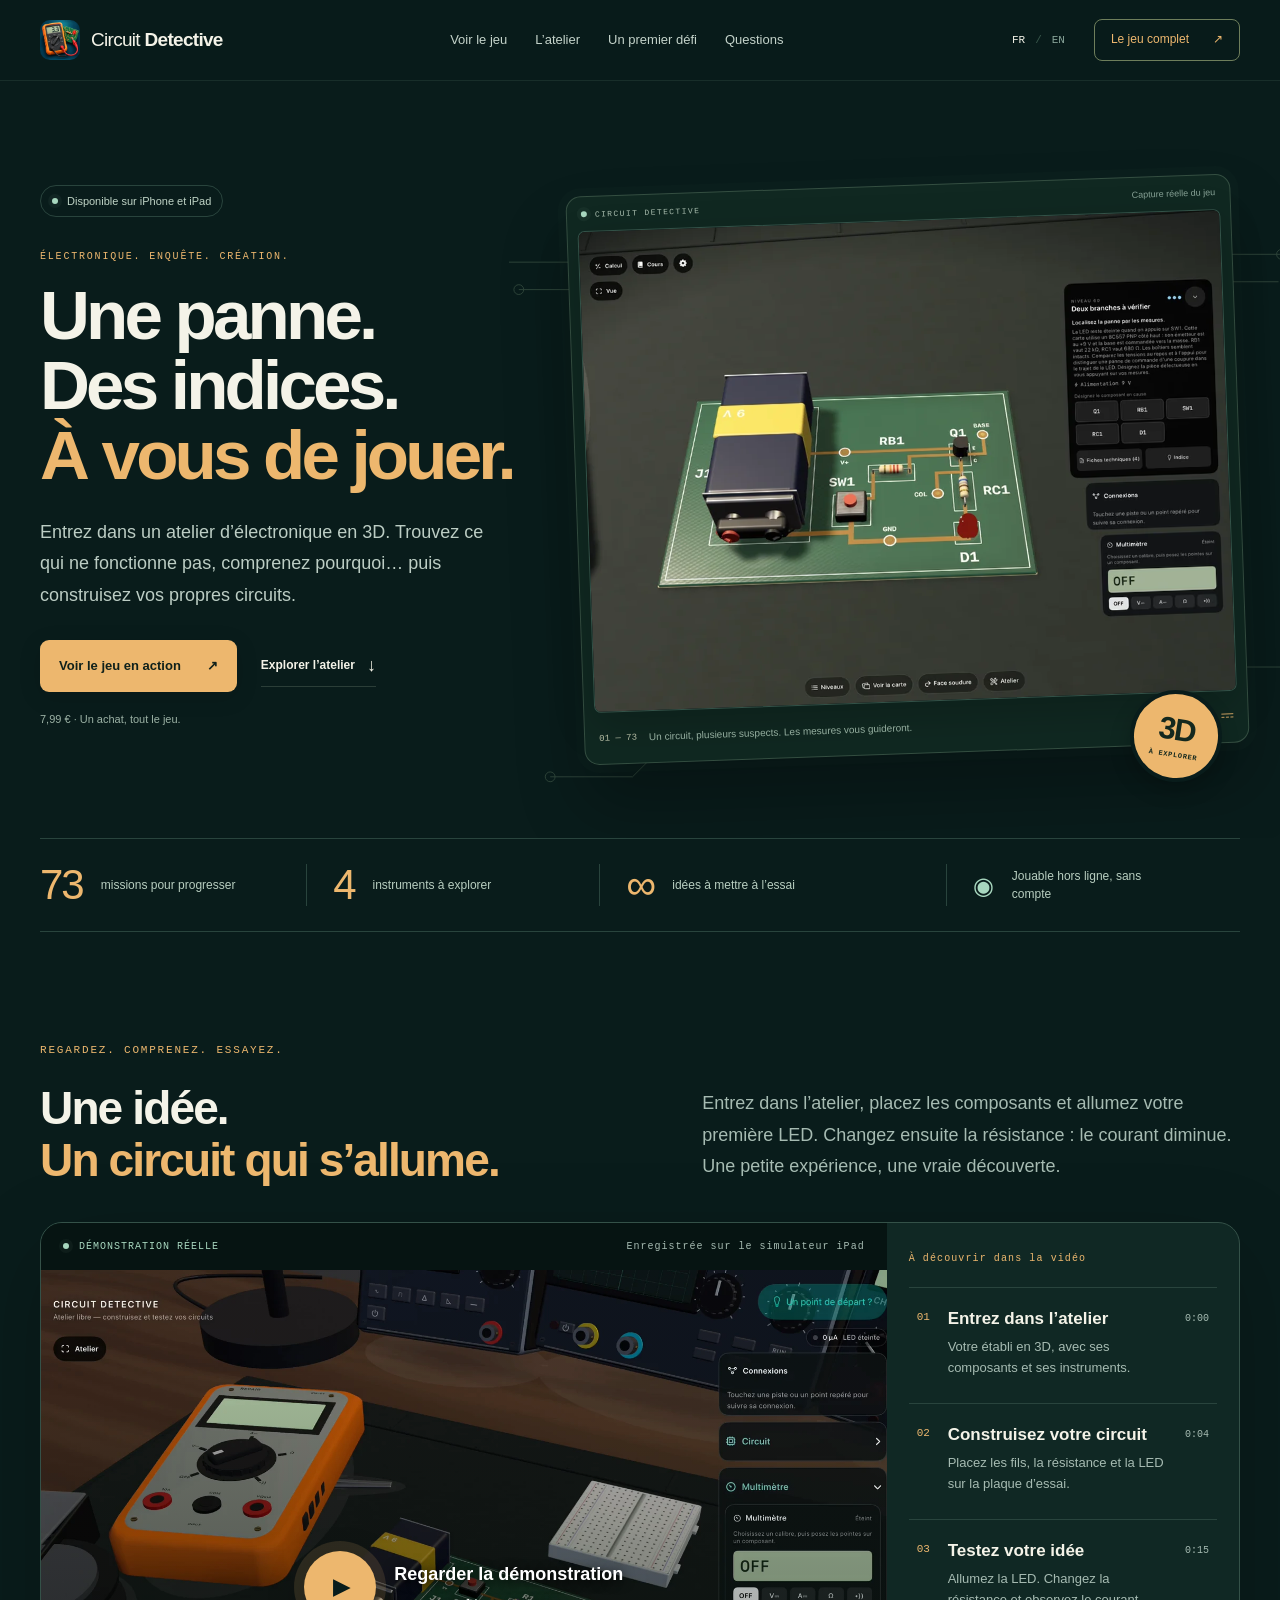
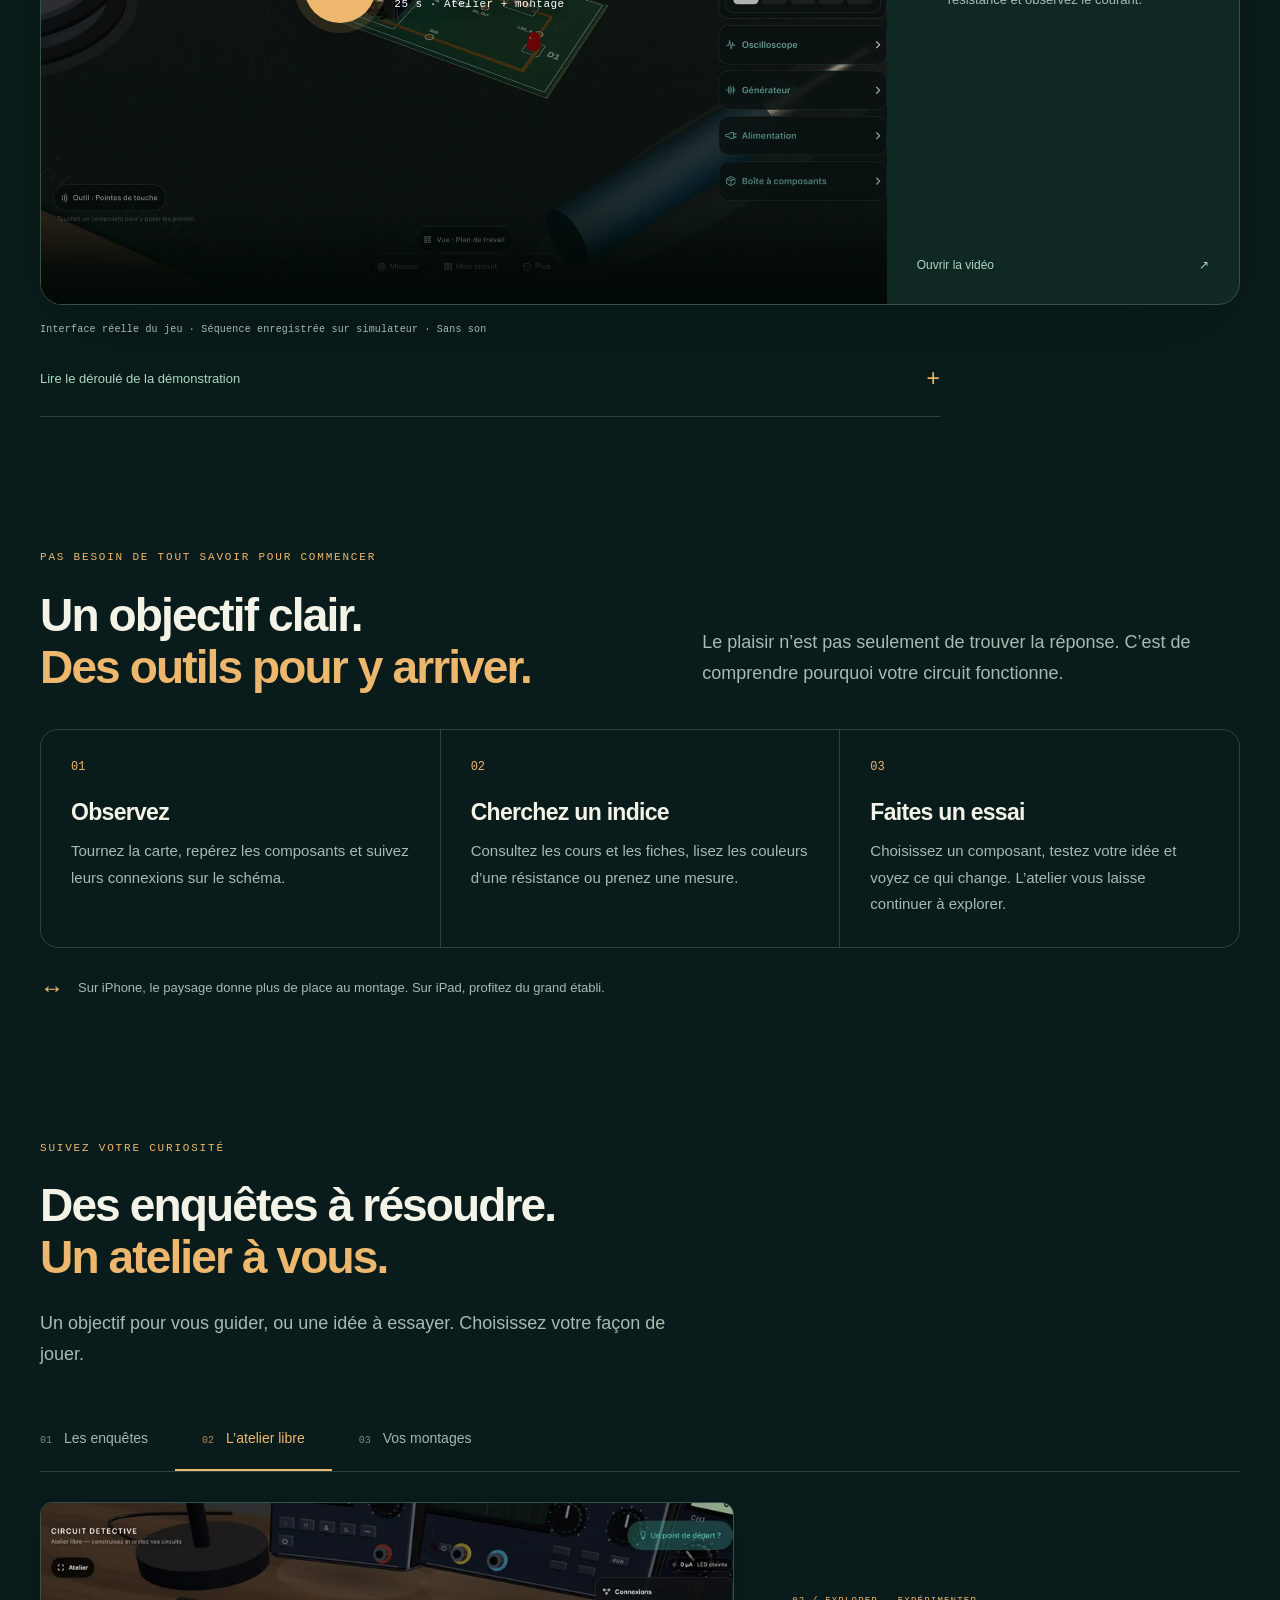
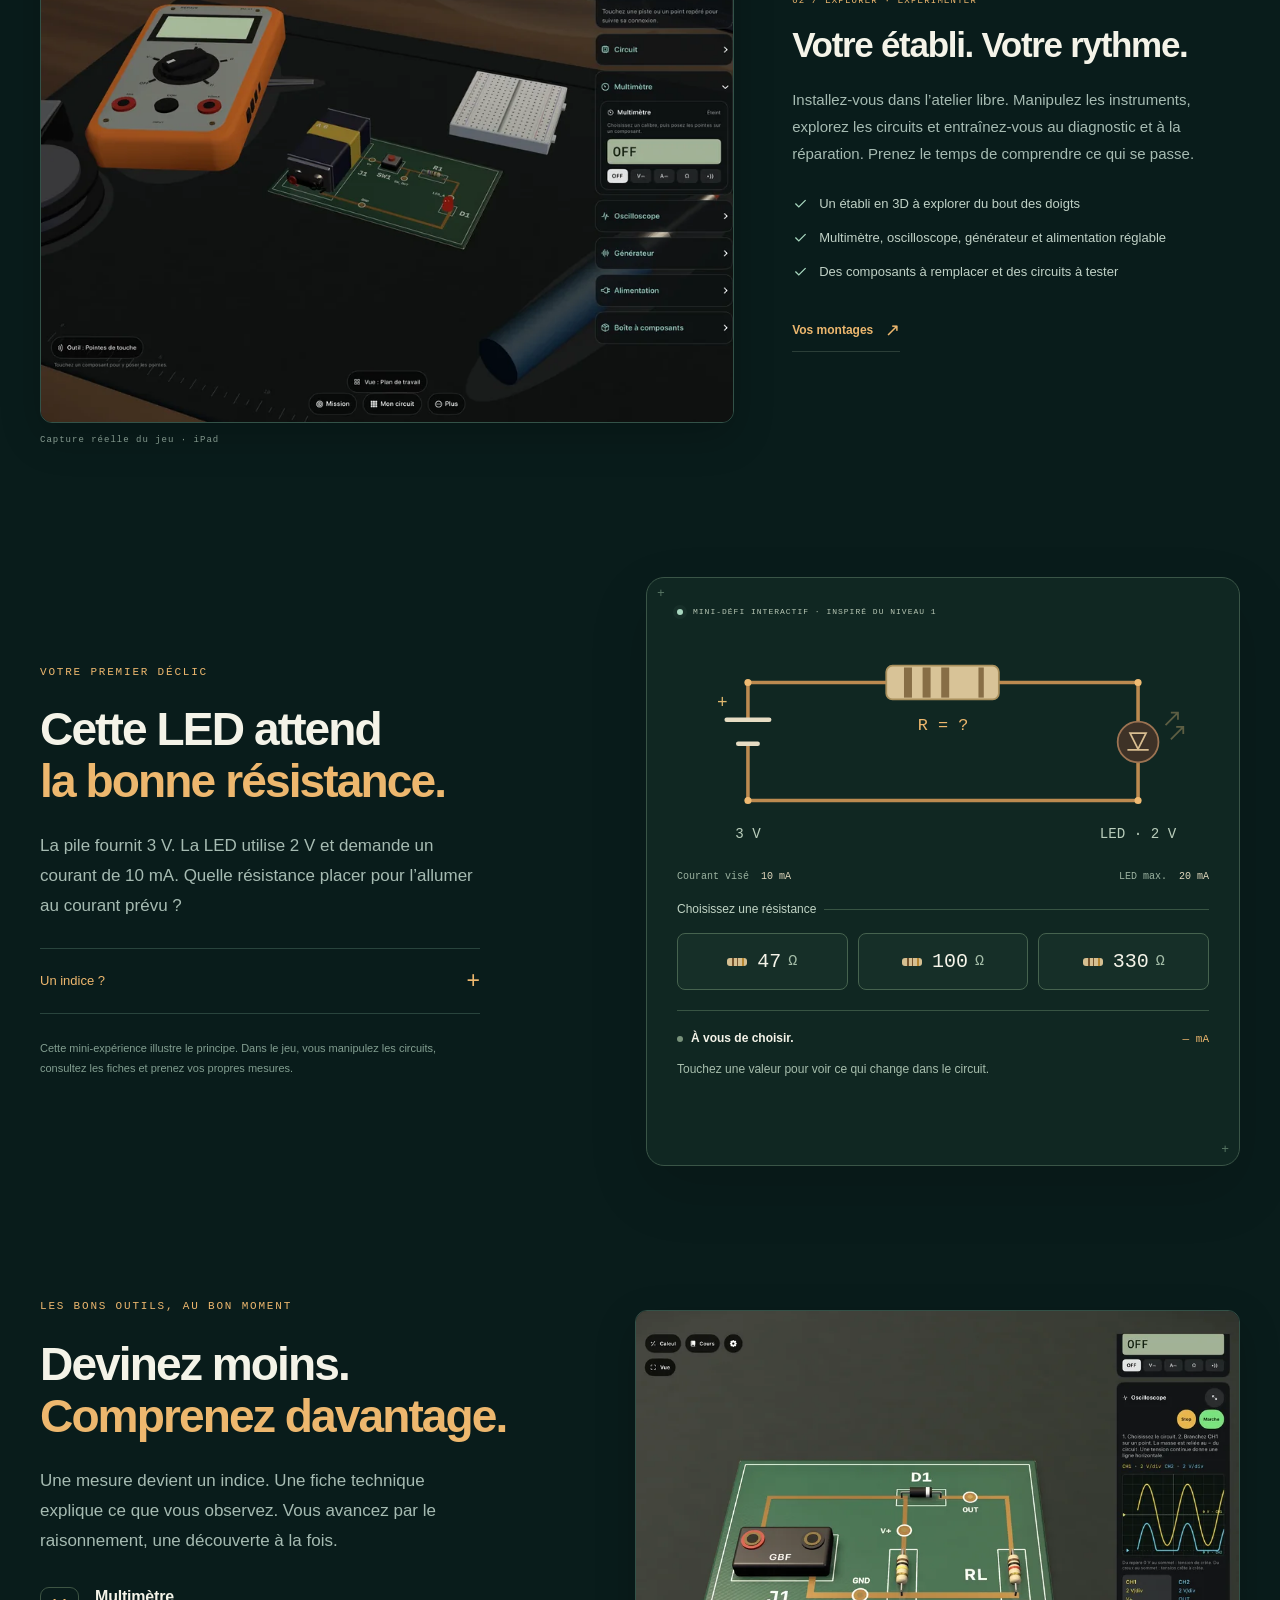
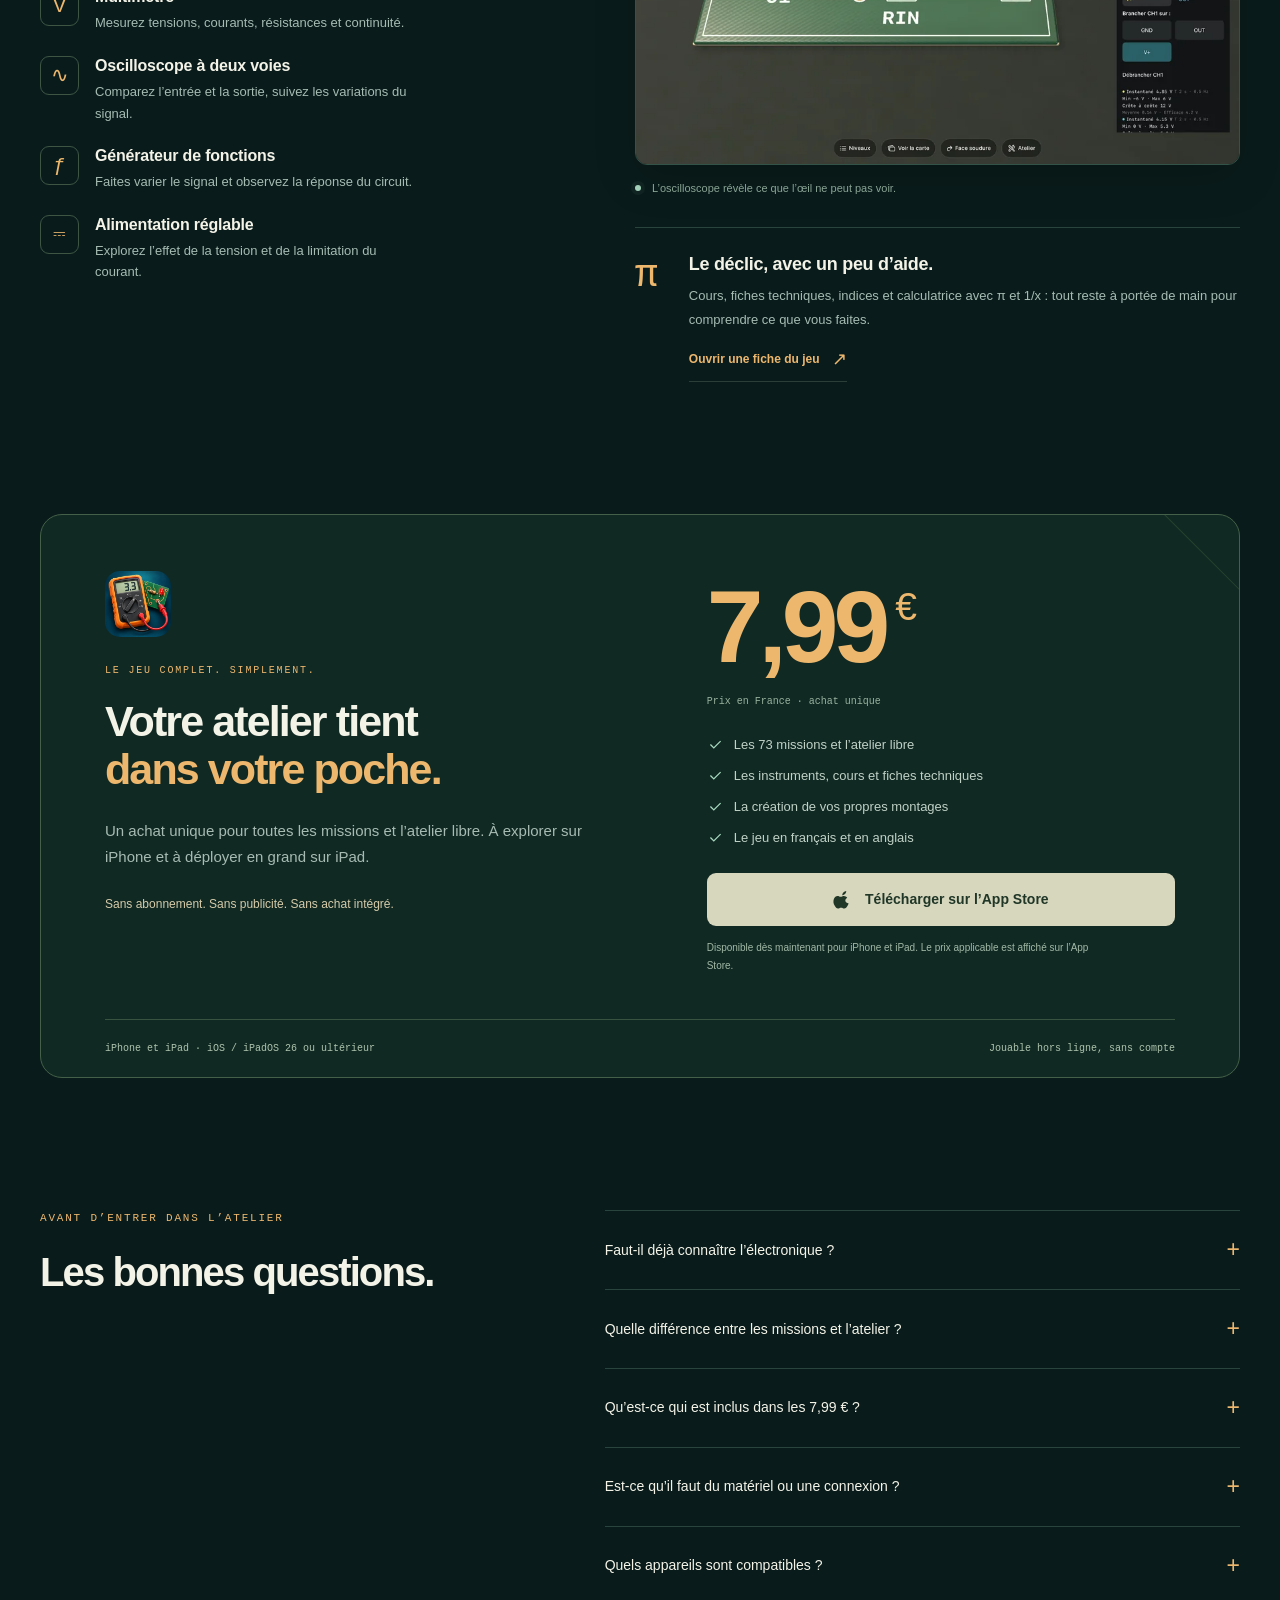
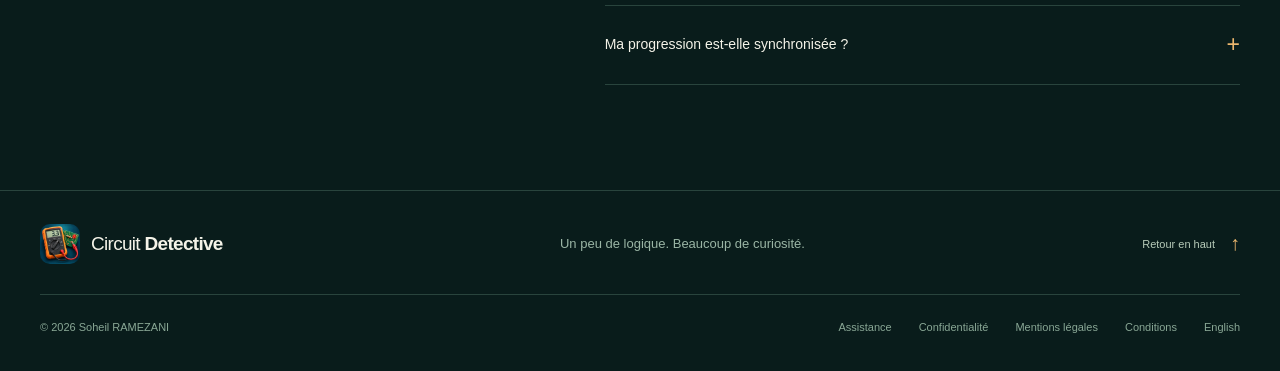
==== commit 258381cc: "Link French and English website to the released App Store app" ====
--- a/index.html
+++ b/index.html
@@ -3,15 +3,15 @@
 <body id="top"><noscript><style>.tab-bar,.film-chapters{display:none}.showcase-panel[hidden]{display:grid!important}.showcase-panel{margin-top:44px}.resistor-picker,.demo-feedback,.demo-reset{display:none}</style></noscript><a class="skip" href="#main">Aller au contenu</a>
 <header class="site-header"><div class="nav-shell"><a class="brand" href="#top"><img src="assets/icon.webp" alt="" width="40" height="40"><span>Circuit <b>Detective</b></span></a><nav id="navigation" aria-label="Navigation principale"><a href="#film">Voir le jeu</a><a href="#atelier">L’atelier</a><a href="#defi">Un premier défi</a><a href="#faq">Questions</a></nav><div class="header-actions"><div class="languages" aria-label="Choisir la langue"><a href="index.html" lang="fr" hreflang="fr" aria-current="page">FR</a><span>/</span><a href="en/index.html" lang="en" hreflang="en" >EN</a></div><a class="nav-cta" href="#inclus">Le jeu complet<span aria-hidden="true">↗</span></a><button class="menu-toggle" aria-label="Ouvrir le menu" aria-expanded="false" aria-controls="navigation"><span></span><span></span></button></div></div></header>
 <main id="main">
-<section class="hero section-shell"><div class="hero-copy"><div class="availability"><span></span>Bientôt sur iPhone et iPad</div><p class="eyebrow">ÉLECTRONIQUE. ENQUÊTE. CRÉATION.</p><h1>Une panne.<br>Des indices.<br><em>À vous de jouer.</em></h1><p class="lead">Entrez dans un atelier d’électronique en 3D. Trouvez ce qui ne fonctionne pas, comprenez pourquoi… puis construisez vos propres circuits.</p><div class="hero-actions"><a class="button primary" href="#film">Voir le jeu en action<span aria-hidden="true">↗</span></a><a class="text-link" href="#atelier">Explorer l’atelier<span aria-hidden="true">↓</span></a></div><p class="price-note">7,99 € · Un achat, tout le jeu.</p></div><div class="hero-visual"><svg class="hero-traces" viewBox="0 0 800 720" fill="none" aria-hidden="true"><path d="M0 145h104l48-48h356l40 40h240M10 173h104l48-48h338l40 40h245M42 670h84l54-54h306l58-58h245"/><circle cx="10" cy="173" r="5"/><circle cx="42" cy="670" r="5"/><circle cx="788" cy="137" r="5"/></svg><div class="device-mat"><div class="device-top"><span class="signal-dot"></span><span>CIRCUIT DETECTIVE</span><span class="real-label">Capture réelle du jeu</span></div><button class="screenshot hero-screen" type="button" data-lightbox="assets/fr-case-1600.webp" data-caption="Mission de diagnostic avec une carte électronique, une pile, un transistor et une LED." aria-label="Agrandir la capture"><img src="assets/fr-case-1600.webp" srcset="assets/fr-case-900.webp 900w, assets/fr-case-1600.webp 1600w" sizes="(max-width: 760px) calc(100vw - 40px), (max-width: 1100px) 85vw, 760px" width="1600" height="1200" alt="Mission de diagnostic avec une carte électronique, une pile, un transistor et une LED." loading="eager" decoding="async" fetchpriority="high"><span class="zoom-mark" aria-hidden="true">↗</span></button><div class="device-bottom"><span>01 — 73</span><p>Un circuit, plusieurs suspects. Les mesures vous guideront.</p><span aria-hidden="true">⎓</span></div></div><div class="hero-stamp" aria-hidden="true"><span>3D</span><small>À EXPLORER</small></div></div></section>
+<section class="hero section-shell"><div class="hero-copy"><div class="availability"><span></span>Disponible sur iPhone et iPad</div><p class="eyebrow">ÉLECTRONIQUE. ENQUÊTE. CRÉATION.</p><h1>Une panne.<br>Des indices.<br><em>À vous de jouer.</em></h1><p class="lead">Entrez dans un atelier d’électronique en 3D. Trouvez ce qui ne fonctionne pas, comprenez pourquoi… puis construisez vos propres circuits.</p><div class="hero-actions"><a class="button primary" href="#film">Voir le jeu en action<span aria-hidden="true">↗</span></a><a class="text-link" href="#atelier">Explorer l’atelier<span aria-hidden="true">↓</span></a></div><p class="price-note">7,99 € · Un achat, tout le jeu.</p></div><div class="hero-visual"><svg class="hero-traces" viewBox="0 0 800 720" fill="none" aria-hidden="true"><path d="M0 145h104l48-48h356l40 40h240M10 173h104l48-48h338l40 40h245M42 670h84l54-54h306l58-58h245"/><circle cx="10" cy="173" r="5"/><circle cx="42" cy="670" r="5"/><circle cx="788" cy="137" r="5"/></svg><div class="device-mat"><div class="device-top"><span class="signal-dot"></span><span>CIRCUIT DETECTIVE</span><span class="real-label">Capture réelle du jeu</span></div><button class="screenshot hero-screen" type="button" data-lightbox="assets/fr-case-1600.webp" data-caption="Mission de diagnostic avec une carte électronique, une pile, un transistor et une LED." aria-label="Agrandir la capture"><img src="assets/fr-case-1600.webp" srcset="assets/fr-case-900.webp 900w, assets/fr-case-1600.webp 1600w" sizes="(max-width: 760px) calc(100vw - 40px), (max-width: 1100px) 85vw, 760px" width="1600" height="1200" alt="Mission de diagnostic avec une carte électronique, une pile, un transistor et une LED." loading="eager" decoding="async" fetchpriority="high"><span class="zoom-mark" aria-hidden="true">↗</span></button><div class="device-bottom"><span>01 — 73</span><p>Un circuit, plusieurs suspects. Les mesures vous guideront.</p><span aria-hidden="true">⎓</span></div></div><div class="hero-stamp" aria-hidden="true"><span>3D</span><small>À EXPLORER</small></div></div></section>
 <div class="section-shell"><div class="stat-strip"><div><strong>73</strong><span>missions pour progresser</span></div><div><strong>4</strong><span>instruments à explorer</span></div><div><strong>∞</strong><span>idées à mettre à l’essai</span></div><div class="stat-promise"><span class="tiny-icon" aria-hidden="true">◉</span><span>Jouable hors ligne, sans compte</span></div></div></div>
 <section class="film-section section-shell section-space" id="film" aria-labelledby="film-title"><div class="film-heading"><div><p class="eyebrow">REGARDEZ. COMPRENEZ. ESSAYEZ.</p><h2 id="film-title">Une idée.<br><em>Un circuit qui s’allume.</em></h2></div><p class="section-intro">Entrez dans l’atelier, placez les composants et allumez votre première LED. Changez ensuite la résistance : le courant diminue. Une petite expérience, une vraie découverte.</p></div><div class="film-stage"><div class="film-screen"><div class="film-topline"><span><i class="signal-dot" aria-hidden="true"></i>DÉMONSTRATION RÉELLE</span><span>Enregistrée sur le simulateur iPad</span></div><div class="video-frame"><video id="gameplay" controls playsinline preload="none" poster="assets/fr-gameplay-poster.webp" width="1600" height="1200" aria-label="Regarder la démonstration"><source src="assets/fr-gameplay.mp4" type="video/mp4"><track kind="captions" src="assets/fr-gameplay.vtt" srclang="fr" label="Explications en français" default><p><a href="assets/fr-gameplay.mp4">Ouvrir la vidéo</a></p></video><button class="film-play" type="button" aria-label="Regarder la démonstration" hidden><span class="play-disc" aria-hidden="true">▶</span><span>Regarder la démonstration<small>25 s · Atelier + montage</small></span></button></div></div><div class="film-chapters"><p class="eyebrow">À découvrir dans la vidéo</p><button class="film-chapter" data-seek="0.00" type="button"><span class="chapter-index">01</span><span><strong>Entrez dans l’atelier</strong><span>Votre établi en 3D, avec ses composants et ses instruments.</span></span><span class="chapter-time">0:00</span></button><button class="film-chapter" data-seek="4.30" type="button"><span class="chapter-index">02</span><span><strong>Construisez votre circuit</strong><span>Placez les fils, la résistance et la LED sur la plaque d’essai.</span></span><span class="chapter-time">0:04</span></button><button class="film-chapter" data-seek="15.15" type="button"><span class="chapter-index">03</span><span><strong>Testez votre idée</strong><span>Allumez la LED. Changez la résistance et observez le courant.</span></span><span class="chapter-time">0:15</span></button><a class="film-download" href="assets/fr-gameplay.mp4">Ouvrir la vidéo<span aria-hidden="true">↗</span></a></div></div><p class="film-caption">Interface réelle du jeu · Séquence enregistrée sur simulateur · Sans son</p><details class="film-transcript"><summary>Lire le déroulé de la démonstration<span aria-hidden="true">+</span></summary><div><p>L’atelier libre offre un établi en 3D, avec la carte et les instruments. On peut en explorer les différents points de vue.</p><p>Sur la plaque d’essai, la séquence place un fil, une résistance de 330 Ω, une LED et un fil de retour. L’alimentation 5 V allume la LED. Remplacer la résistance par 1 kΩ réduit le courant : un changement visible dans le diagnostic du montage.</p></div></details></section>
 <section class="first-steps section-shell section-space"><div class="film-heading"><div><p class="eyebrow">PAS BESOIN DE TOUT SAVOIR POUR COMMENCER</p><h2>Un objectif clair.<br><em>Des outils pour y arriver.</em></h2></div><p class="section-intro">Le plaisir n’est pas seulement de trouver la réponse. C’est de comprendre pourquoi votre circuit fonctionne.</p></div><div class="steps-grid"><article><span class="step-number" aria-hidden="true">01</span><h3>Observez</h3><p>Tournez la carte, repérez les composants et suivez leurs connexions sur le schéma.</p></article><article><span class="step-number" aria-hidden="true">02</span><h3>Cherchez un indice</h3><p>Consultez les cours et les fiches, lisez les couleurs d’une résistance ou prenez une mesure.</p></article><article><span class="step-number" aria-hidden="true">03</span><h3>Faites un essai</h3><p>Choisissez un composant, testez votre idée et voyez ce qui change. L’atelier vous laisse continuer à explorer.</p></article></div><p class="device-tip"><span aria-hidden="true">↔</span>Sur iPhone, le paysage donne plus de place au montage. Sur iPad, profitez du grand établi.</p></section>
 <section class="experience section-shell section-space" id="experience"><div class="section-heading"><p class="eyebrow">SUIVEZ VOTRE CURIOSITÉ</p><h2>Des enquêtes à résoudre.<br><em>Un atelier à vous.</em></h2><p class="section-intro">Un objectif pour vous guider, ou une idée à essayer. Choisissez votre façon de jouer.</p></div><div id="atelier" class="showcase"><div class="tab-bar" role="tablist" aria-label="Les modes de jeu"><button id="tab-0" role="tab" aria-selected="false" aria-controls="panel-0" tabindex="-1" data-tab="0"><span class="tab-number">01</span>Les enquêtes</button><button id="tab-1" role="tab" aria-selected="true" aria-controls="panel-1" tabindex="0" data-tab="1"><span class="tab-number">02</span>L’atelier libre</button><button id="tab-2" role="tab" aria-selected="false" aria-controls="panel-2" tabindex="-1" data-tab="2"><span class="tab-number">03</span>Vos montages</button></div><div class="showcase-panel" id="panel-0" role="tabpanel" aria-labelledby="tab-0" tabindex="0" hidden><div class="panel-photo"><button class="screenshot " type="button" data-lightbox="assets/fr-case-1600.webp" data-caption="Une mission du jeu montrant une carte électronique à diagnostiquer." aria-label="Agrandir la capture"><img src="assets/fr-case-1600.webp" srcset="assets/fr-case-900.webp 900w, assets/fr-case-1600.webp 1600w" sizes="(max-width: 760px) calc(100vw - 40px), (max-width: 1100px) 85vw, 760px" width="1600" height="1200" alt="Une mission du jeu montrant une carte électronique à diagnostiquer." loading="lazy" decoding="async" ><span class="zoom-mark" aria-hidden="true">↗</span></button><span class="photo-meta">Capture réelle du jeu · iPad</span></div><div class="panel-copy"><p class="eyebrow">01 / OBSERVER · MESURER · DÉDUIRE</p><h3>La réponse est dans le circuit.</h3><p>Une LED qui reste éteinte. Une tension inattendue. Un signal qui a changé. Examinez la carte sous tous les angles et utilisez les mesures pour départager les suspects.</p><ul class="check-list"><li><svg viewBox="0 0 20 20" aria-hidden="true"><path d="m4 10 4 4 8-8"/></svg><span>72 missions progressives et un défi de soudure facultatif</span></li><li><svg viewBox="0 0 20 20" aria-hidden="true"><path d="m4 10 4 4 8-8"/></svg><span>Des résistances et LED aux diodes, condensateurs et transistors</span></li><li><svg viewBox="0 0 20 20" aria-hidden="true"><path d="m4 10 4 4 8-8"/></svg><span>Des indices quand vous avez besoin d’un coup de pouce</span></li></ul><button class="text-link" data-select-tab="2">Vos montages<span aria-hidden="true">↗</span></button></div></div><div class="showcase-panel" id="panel-1" role="tabpanel" aria-labelledby="tab-1" tabindex="0" ><div class="panel-photo"><button class="screenshot " type="button" data-lightbox="assets/fr-workshop-1600.webp" data-caption="Atelier 3D avec multimètre, plaque d’essai, circuit, oscilloscope et fer à souder." aria-label="Agrandir la capture"><img src="assets/fr-workshop-1600.webp" srcset="assets/fr-workshop-900.webp 900w, assets/fr-workshop-1600.webp 1600w" sizes="(max-width: 760px) calc(100vw - 40px), (max-width: 1100px) 85vw, 760px" width="1600" height="1200" alt="Atelier 3D avec multimètre, plaque d’essai, circuit, oscilloscope et fer à souder." loading="lazy" decoding="async" ><span class="zoom-mark" aria-hidden="true">↗</span></button><span class="photo-meta">Capture réelle du jeu · iPad</span></div><div class="panel-copy"><p class="eyebrow">02 / EXPLORER · EXPÉRIMENTER</p><h3>Votre établi. Votre rythme.</h3><p>Installez-vous dans l’atelier libre. Manipulez les instruments, explorez les circuits et entraînez-vous au diagnostic et à la réparation. Prenez le temps de comprendre ce qui se passe.</p><ul class="check-list"><li><svg viewBox="0 0 20 20" aria-hidden="true"><path d="m4 10 4 4 8-8"/></svg><span>Un établi en 3D à explorer du bout des doigts</span></li><li><svg viewBox="0 0 20 20" aria-hidden="true"><path d="m4 10 4 4 8-8"/></svg><span>Multimètre, oscilloscope, générateur et alimentation réglable</span></li><li><svg viewBox="0 0 20 20" aria-hidden="true"><path d="m4 10 4 4 8-8"/></svg><span>Des composants à remplacer et des circuits à tester</span></li></ul><button class="text-link" data-select-tab="2">Vos montages<span aria-hidden="true">↗</span></button></div></div><div class="showcase-panel" id="panel-2" role="tabpanel" aria-labelledby="tab-2" tabindex="0" hidden><div class="panel-photo"><button class="screenshot " type="button" data-lightbox="assets/fr-breadboard-1600.webp" data-caption="Plaque d’essai virtuelle avec deux branches, deux résistances et deux LED allumées." aria-label="Agrandir la capture"><img src="assets/fr-breadboard-1600.webp" srcset="assets/fr-breadboard-900.webp 900w, assets/fr-breadboard-1600.webp 1600w" sizes="(max-width: 760px) calc(100vw - 40px), (max-width: 1100px) 85vw, 760px" width="1600" height="1200" alt="Plaque d’essai virtuelle avec deux branches, deux résistances et deux LED allumées." loading="lazy" decoding="async" ><span class="zoom-mark" aria-hidden="true">↗</span></button><span class="photo-meta">Capture réelle du jeu · iPad</span></div><div class="panel-copy"><p class="eyebrow">03 / IMAGINER · CONSTRUIRE · TESTER</p><h3>Et si ce circuit était le vôtre ?</h3><p>Placez les composants sur la plaque d’essai, reliez les fils, puis mettez sous tension. Modifiez votre montage et observez comment son comportement évolue.</p><ul class="check-list"><li><svg viewBox="0 0 20 20" aria-hidden="true"><path d="m4 10 4 4 8-8"/></svg><span>Des exemples modifiables pour trouver votre point de départ</span></li><li><svg viewBox="0 0 20 20" aria-hidden="true"><path d="m4 10 4 4 8-8"/></svg><span>Fils, résistances, LED, diodes, condensateurs et interrupteurs</span></li><li><svg viewBox="0 0 20 20" aria-hidden="true"><path d="m4 10 4 4 8-8"/></svg><span>Vos montages conservés sur votre appareil</span></li></ul><a class="text-link" href="#atelier">Explorer l’atelier<span aria-hidden="true">↓</span></a></div></div></div></section>
 <section class="demo-section section-shell section-space" id="defi"><div class="demo-copy"><p class="eyebrow">VOTRE PREMIER DÉCLIC</p><h2>Cette LED attend<br><em>la bonne résistance.</em></h2><p class="section-intro">La pile fournit 3 V. La LED utilise 2 V et demande un courant de 10 mA. Quelle résistance placer pour l’allumer au courant prévu ?</p><details class="hint"><summary>Un indice ?<span aria-hidden="true">+</span></summary><p>Il reste 1 V aux bornes de la résistance : 3 V − 2 V. Avec la loi d’Ohm, R = U ÷ I. Pensez à convertir 10 mA en 0,01 A.</p></details><p class="demo-note">Cette mini-expérience illustre le principe. Dans le jeu, vous manipulez les circuits, consultez les fiches et prenez vos propres mesures.</p></div><div class="demo-card"><noscript><p>Activez JavaScript pour essayer ce mini-défi interactif.</p></noscript><div class="demo-card-top"><span class="signal-dot"></span>MINI-DÉFI INTERACTIF · INSPIRÉ DU NIVEAU 1</div><svg id="demo-circuit" viewBox="0 0 600 255" role="img" aria-labelledby="circuit-title circuit-description"><title id="circuit-title">Circuit en série : pile, résistance et LED</title><desc id="circuit-description">Pile de 3 V, LED de 2 V, courant visé de 10 mA. Choisissez la résistance avec les boutons sous le schéma.</desc><path class="copper" d="M80 99V57h156m127 0h157v133H80v-64"/><path class="battery-plate" d="M56 99h48m-35 27h22"/><text x="80" y="232" text-anchor="middle">3 V</text><text class="symbol-label" x="45" y="86">+</text><rect class="resistor-body" x="236" y="38" width="127" height="38" rx="7"/><rect class="resistor-band" x="256" y="40" width="9" height="34"/><rect class="resistor-band" x="277" y="40" width="9" height="34"/><rect class="resistor-band" x="298" y="40" width="9" height="34"/><rect class="resistor-band" x="340" y="40" width="6" height="34"/><text id="resistor-value" x="300" y="111" text-anchor="middle">R = ?</text><circle id="led-halo" cx="520" cy="124" r="45"/><circle id="demo-led" cx="520" cy="124" r="23"/><path class="led-mark" transform="rotate(90 520 124)" d="m510 115 18 9-18 9zM529 112v24"/><path class="light-arrow" d="m551 105 14-14m-8 0h8v8m-8 22 14-14m-8 0h8v8"/><text x="520" y="232" text-anchor="middle">LED · 2 V</text><circle class="junction" cx="80" cy="57" r="4"/><circle class="junction" cx="80" cy="190" r="4"/><circle class="junction" cx="520" cy="57" r="4"/><circle class="junction" cx="520" cy="190" r="4"/></svg><div class="demo-specs"><span>Courant visé <b>10 mA</b></span><span>LED max. <b>20 mA</b></span></div><fieldset class="resistor-picker"><legend>Choisissez une résistance</legend><div><button type="button" class="resistor-option" data-resistor="47" aria-pressed="false"><span class="mini-resistor" aria-hidden="true"></span>47 <span>Ω</span></button><button type="button" class="resistor-option" data-resistor="100" aria-pressed="false"><span class="mini-resistor" aria-hidden="true"></span>100 <span>Ω</span></button><button type="button" class="resistor-option" data-resistor="330" aria-pressed="false"><span class="mini-resistor" aria-hidden="true"></span>330 <span>Ω</span></button></div></fieldset><div class="demo-feedback" aria-live="polite" aria-atomic="true"><div class="feedback-heading"><span class="feedback-dot"></span><strong id="feedback-title">À vous de choisir.</strong><output id="current-output">— mA</output></div><p id="feedback-text">Touchez une valeur pour voir ce qui change dans le circuit.</p><p id="demo-formula" hidden></p></div><button class="demo-reset text-link" type="button" hidden>Recommencer<span aria-hidden="true">↻</span></button></div></section>
 <section class="tools-section section-shell section-space" id="outils"><div class="tools-copy"><p class="eyebrow">LES BONS OUTILS, AU BON MOMENT</p><h2>Devinez moins.<br><em>Comprenez davantage.</em></h2><p class="section-intro">Une mesure devient un indice. Une fiche technique explique ce que vous observez. Vous avancez par le raisonnement, une découverte à la fois.</p><div class="tool-list"><div><span class="tool-symbol" aria-hidden="true">V</span><div><h3>Multimètre</h3><p>Mesurez tensions, courants, résistances et continuité.</p></div></div><div><span class="tool-symbol" aria-hidden="true">∿</span><div><h3>Oscilloscope à deux voies</h3><p>Comparez l’entrée et la sortie, suivez les variations du signal.</p></div></div><div><span class="tool-symbol" aria-hidden="true">ƒ</span><div><h3>Générateur de fonctions</h3><p>Faites varier le signal et observez la réponse du circuit.</p></div></div><div><span class="tool-symbol" aria-hidden="true">⎓</span><div><h3>Alimentation réglable</h3><p>Explorez l’effet de la tension et de la limitation du courant.</p></div></div></div></div><div class="tools-visual"><button class="screenshot " type="button" data-lightbox="assets/fr-scope-1600.webp" data-caption="Oscilloscope du jeu affichant les signaux d’entrée et de sortie d’un redresseur." aria-label="Agrandir la capture"><img src="assets/fr-scope-1600.webp" srcset="assets/fr-scope-900.webp 900w, assets/fr-scope-1600.webp 1600w" sizes="(max-width: 760px) calc(100vw - 40px), (max-width: 1100px) 85vw, 760px" width="1600" height="1200" alt="Oscilloscope du jeu affichant les signaux d’entrée et de sortie d’un redresseur." loading="lazy" decoding="async" ><span class="zoom-mark" aria-hidden="true">↗</span></button><p class="image-caption"><span class="signal-dot"></span>L’oscilloscope révèle ce que l’œil ne peut pas voir.</p><div class="learning-card"><span class="book-icon" aria-hidden="true">π</span><div><h3>Le déclic, avec un peu d’aide.</h3><p>Cours, fiches techniques, indices et calculatrice avec π et 1/x : tout reste à portée de main pour comprendre ce que vous faites.</p><button class="text-link" type="button" data-lightbox="assets/fr-learn-1600.webp" data-caption="Fiche technique d’une LED dans le jeu, avec tension directe et courant nominal.">Ouvrir une fiche du jeu<span aria-hidden="true">↗</span></button></div></div></div></section>
-<section class="purchase-section section-shell section-space" id="inclus"><div class="purchase-inner"><div class="purchase-copy"><img src="assets/icon.webp" width="66" height="66" alt="" loading="lazy"><p class="eyebrow">LE JEU COMPLET. SIMPLEMENT.</p><h2>Votre atelier tient<br><em>dans votre poche.</em></h2><p class="section-intro">Un achat unique pour toutes les missions et l’atelier libre. À explorer sur iPhone et à déployer en grand sur iPad.</p><p class="purchase-promise">Sans abonnement. Sans publicité. Sans achat intégré.</p></div><div class="purchase-offer"><div class="price"><span>7,99</span><sup>€</sup></div><p class="price-detail">Prix prévu en France · achat unique</p><ul class="check-list"><li><svg viewBox="0 0 20 20" aria-hidden="true"><path d="m4 10 4 4 8-8"/></svg><span>Les 73 missions et l’atelier libre</span></li><li><svg viewBox="0 0 20 20" aria-hidden="true"><path d="m4 10 4 4 8-8"/></svg><span>Les instruments, cours et fiches techniques</span></li><li><svg viewBox="0 0 20 20" aria-hidden="true"><path d="m4 10 4 4 8-8"/></svg><span>La création de vos propres montages</span></li><li><svg viewBox="0 0 20 20" aria-hidden="true"><path d="m4 10 4 4 8-8"/></svg><span>Le jeu en français et en anglais</span></li></ul><div class="store-status"><svg viewBox="0 0 24 24" aria-hidden="true"><path d="M15.4 4.7c.9-1 1.4-2.1 1.3-3.5-1.3.1-2.7.9-3.6 1.9-.8.8-1.5 2.1-1.4 3.4 1.5.1 2.8-.7 3.7-1.8ZM19.8 17.1c-.5 1.1-.7 1.7-1.4 2.8-1 1.6-2.5 3.6-4.2 3.6-1.5 0-1.9-1-4-1-2 0-2.4 1-3.9 1C4.6 23.5 3.2 21.7 2.2 20 .5 17.5 0 14.2 1.1 11.3 2 9 3.8 7.6 5.7 7.6c1.7 0 2.7 1 4.1 1 1.3 0 2.1-1 4-1 1.6 0 3.2.9 4.2 2.2-3.7 2-3.1 6.1 1.8 7.3Z"/></svg><span>Bientôt sur l’App Store</span></div><p class="release-note">La sortie se prépare. Le téléchargement sera proposé ici dès la disponibilité du jeu.</p></div><div class="compatibility"><span>iPhone et iPad · iOS / iPadOS 26 ou ultérieur</span><span>Jouable hors ligne, sans compte</span></div></div></section>
-<section class="faq-section section-shell section-space" id="faq"><div><p class="eyebrow">AVANT D’ENTRER DANS L’ATELIER</p><h2>Les bonnes questions.</h2></div><div class="faq-list"><details><summary>Faut-il déjà connaître l’électronique ?<span aria-hidden="true">+</span></summary><p>La progression commence avec les résistances, les LED et les premières mesures. Les cours, fiches et indices vous accompagnent. Les missions suivantes demandent progressivement davantage de raisonnement et de calcul.</p></details><details><summary>Quelle différence entre les missions et l’atelier ?<span aria-hidden="true">+</span></summary><p>Les missions proposent un objectif précis et se débloquent en progressant. L’atelier libre vous permet d’explorer les outils, de vous entraîner et de construire vos propres montages sur une plaque d’essai virtuelle.</p></details><details><summary>Qu’est-ce qui est inclus dans les 7,99 € ?<span aria-hidden="true">+</span></summary><p>Le jeu complet : les 73 missions, l’atelier, les instruments, les cours, les fiches techniques et la calculatrice. Aucun achat intégré ni abonnement ne vient débloquer ces fonctions. Le prix annoncé est celui prévu en France ; le prix local sera affiché par l’App Store.</p></details><details><summary>Est-ce qu’il faut du matériel ou une connexion ?<span aria-hidden="true">+</span></summary><p>Aucun matériel électronique réel n’est nécessaire. Après téléchargement, le jeu fonctionne hors ligne et sans création de compte. Il s’agit d’une simulation pédagogique : les composants et les mesures sont modélisés pour l’apprentissage.</p></details><details><summary>Quels appareils sont compatibles ?<span aria-hidden="true">+</span></summary><p>Circuit Detective est conçu pour iPhone et iPad avec iOS 26 ou iPadOS 26 au minimum. L’interface du jeu est disponible en français et en anglais.</p></details><details><summary>Ma progression est-elle synchronisée ?<span aria-hidden="true">+</span></summary><p>La progression, les réglages et les montages sont enregistrés localement. Il n’y a pas de synchronisation de progression entre appareils. Contactez l’assistance avant de supprimer l’application si vous rencontrez un problème.</p></details></div></section>
+<section class="purchase-section section-shell section-space" id="inclus"><div class="purchase-inner"><div class="purchase-copy"><img src="assets/icon.webp" width="66" height="66" alt="" loading="lazy"><p class="eyebrow">LE JEU COMPLET. SIMPLEMENT.</p><h2>Votre atelier tient<br><em>dans votre poche.</em></h2><p class="section-intro">Un achat unique pour toutes les missions et l’atelier libre. À explorer sur iPhone et à déployer en grand sur iPad.</p><p class="purchase-promise">Sans abonnement. Sans publicité. Sans achat intégré.</p></div><div class="purchase-offer"><div class="price"><span>7,99</span><sup>€</sup></div><p class="price-detail">Prix en France · achat unique</p><ul class="check-list"><li><svg viewBox="0 0 20 20" aria-hidden="true"><path d="m4 10 4 4 8-8"/></svg><span>Les 73 missions et l’atelier libre</span></li><li><svg viewBox="0 0 20 20" aria-hidden="true"><path d="m4 10 4 4 8-8"/></svg><span>Les instruments, cours et fiches techniques</span></li><li><svg viewBox="0 0 20 20" aria-hidden="true"><path d="m4 10 4 4 8-8"/></svg><span>La création de vos propres montages</span></li><li><svg viewBox="0 0 20 20" aria-hidden="true"><path d="m4 10 4 4 8-8"/></svg><span>Le jeu en français et en anglais</span></li></ul><a class="store-status" href="https://apps.apple.com/fr/app/circuit-detective/id6813993713"><svg viewBox="0 0 24 24" aria-hidden="true"><path d="M15.4 4.7c.9-1 1.4-2.1 1.3-3.5-1.3.1-2.7.9-3.6 1.9-.8.8-1.5 2.1-1.4 3.4 1.5.1 2.8-.7 3.7-1.8ZM19.8 17.1c-.5 1.1-.7 1.7-1.4 2.8-1 1.6-2.5 3.6-4.2 3.6-1.5 0-1.9-1-4-1-2 0-2.4 1-3.9 1C4.6 23.5 3.2 21.7 2.2 20 .5 17.5 0 14.2 1.1 11.3 2 9 3.8 7.6 5.7 7.6c1.7 0 2.7 1 4.1 1 1.3 0 2.1-1 4-1 1.6 0 3.2.9 4.2 2.2-3.7 2-3.1 6.1 1.8 7.3Z"/></svg><span>Télécharger sur l’App Store</span></a><p class="release-note">Disponible dès maintenant pour iPhone et iPad. Le prix applicable est affiché sur l’App Store.</p></div><div class="compatibility"><span>iPhone et iPad · iOS / iPadOS 26 ou ultérieur</span><span>Jouable hors ligne, sans compte</span></div></div></section>
+<section class="faq-section section-shell section-space" id="faq"><div><p class="eyebrow">AVANT D’ENTRER DANS L’ATELIER</p><h2>Les bonnes questions.</h2></div><div class="faq-list"><details><summary>Faut-il déjà connaître l’électronique ?<span aria-hidden="true">+</span></summary><p>La progression commence avec les résistances, les LED et les premières mesures. Les cours, fiches et indices vous accompagnent. Les missions suivantes demandent progressivement davantage de raisonnement et de calcul.</p></details><details><summary>Quelle différence entre les missions et l’atelier ?<span aria-hidden="true">+</span></summary><p>Les missions proposent un objectif précis et se débloquent en progressant. L’atelier libre vous permet d’explorer les outils, de vous entraîner et de construire vos propres montages sur une plaque d’essai virtuelle.</p></details><details><summary>Qu’est-ce qui est inclus dans les 7,99 € ?<span aria-hidden="true">+</span></summary><p>Le jeu complet : les 73 missions, l’atelier, les instruments, les cours, les fiches techniques et la calculatrice. Aucun achat intégré ni abonnement ne vient débloquer ces fonctions. Le prix indiqué est celui de la France ; consultez l’App Store pour le prix dans votre région.</p></details><details><summary>Est-ce qu’il faut du matériel ou une connexion ?<span aria-hidden="true">+</span></summary><p>Aucun matériel électronique réel n’est nécessaire. Après téléchargement, le jeu fonctionne hors ligne et sans création de compte. Il s’agit d’une simulation pédagogique : les composants et les mesures sont modélisés pour l’apprentissage.</p></details><details><summary>Quels appareils sont compatibles ?<span aria-hidden="true">+</span></summary><p>Circuit Detective est conçu pour iPhone et iPad avec iOS 26 ou iPadOS 26 au minimum. L’interface du jeu est disponible en français et en anglais.</p></details><details><summary>Ma progression est-elle synchronisée ?<span aria-hidden="true">+</span></summary><p>La progression, les réglages et les montages sont enregistrés localement. Il n’y a pas de synchronisation de progression entre appareils. Contactez l’assistance avant de supprimer l’application si vous rencontrez un problème.</p></details></div></section>
 </main><footer class="section-shell"><div class="footer-top"><a class="brand" href="#top"><img src="assets/icon.webp" width="40" height="40" alt=""><span>Circuit <b>Detective</b></span></a><p>Un peu de logique. Beaucoup de curiosité.</p><a class="back-top" href="#top">Retour en haut<span aria-hidden="true">↑</span></a></div><div class="footer-bottom"><span>© 2026 Soheil RAMEZANI</span><div><a href="support.html">Assistance</a><a href="privacy.html">Confidentialité</a><a href="legal.html">Mentions légales</a><a href="terms.html">Conditions</a><a href="en/index.html" lang="en">English</a></div></div><details class="legal" id="support"><summary>Assistance<span aria-hidden="true">+</span></summary><div><p>Une question ou un problème ? Indiquez votre appareil, la version du système, celle du jeu et la mission concernée. Les captures peuvent nous aider ; évitez d’y inclure des informations personnelles.</p><a href="mailto:sramezani52@gmail.com?subject=Circuit%20Detective">sramezani52@gmail.com</a><p>La progression est enregistrée localement. Contactez l’assistance avant de supprimer l’application pour éviter de perdre vos données.</p></div></details><details class="legal" id="confidentialite"><summary>Confidentialité<span aria-hidden="true">+</span></summary><div><p class="eyebrow">Mise à jour le 20 septembre 2026</p><h2>Politique de confidentialité</h2><p>Éditeur : Soheil RAMEZANI.</p><p>Circuit Detective ne collecte ni ne transmet de données personnelles. Le jeu fonctionne hors ligne, sans compte, publicité, suivi publicitaire ni service d’analyse tiers.</p><p>Votre progression, vos réglages et vos montages sont enregistrés sur votre appareil. Ils ne sont pas envoyés à l’éditeur. Ils peuvent être inclus dans les sauvegardes de votre appareil gérées par Apple, selon vos réglages.</p><p>La suppression de l’application efface ses données locales. Une sauvegarde de l’appareil peut en conserver une copie. Circuit Detective ne propose pas de synchronisation de la progression entre appareils.</p><p>Apple gère le paiement, le téléchargement et, selon vos choix, les diagnostics système et TestFlight, conformément à ses propres règles de confidentialité.</p><p>Si vous contactez l’assistance par e-mail, votre adresse et les informations que vous envoyez servent uniquement à traiter votre demande. Elles ne sont ni vendues ni utilisées à des fins publicitaires.</p><p>Questions relatives à la confidentialité : <a href="mailto:sramezani52@gmail.com">sramezani52@gmail.com</a>.</p><p>Ce site est hébergé par GitHub Pages. GitHub peut traiter des données de connexion selon sa propre politique de confidentialité. Ce site n’ajoute ni outil de mesure d’audience, ni traceur publicitaire. <a href="https://docs.github.com/en/site-policy/privacy-policies/github-general-privacy-statement">GitHub Privacy Statement</a>.</p></div></details></footer>
 <dialog id="lightbox" aria-label="Capture du jeu agrandie"><button class="lightbox-close" aria-label="Fermer" autofocus>×</button><figure><img alt=""><figcaption></figcaption></figure></dialog>
 <script id="video-captions" type="application/json">"WEBVTT\n\n1\n00:00:00.200 --> 00:00:04.200 line:8%\nVotre établi en 3D.\nUn espace pour explorer et expérimenter.\n\n2\n00:00:04.500 --> 00:00:15.052 line:8%\nConstruisons un circuit : un fil,\nune résistance, une LED et le retour.\n\n3\n00:00:15.352 --> 00:00:19.058 line:8%\nMise sous tension : la LED s’allume.\nLe courant est d’environ 9 mA.\n\n4\n00:00:19.358 --> 00:00:23.082 line:8%\nPassons de 330 Ω à 1 kΩ.\nLe courant diminue à environ 3 mA.\n\n5\n00:00:23.382 --> 00:00:24.933 line:8%\nUne idée, un circuit, un nouvel essai.\nÀ vous de jouer.\n\n"</script>
--- a/style.css
+++ b/style.css
@@ -30,3 +30,5 @@
 /* Support and legal documents share the presentation site's palette. */
 .document-header{display:flex;justify-content:space-between;align-items:center;gap:20px;padding-top:25px;padding-bottom:25px;border-bottom:1px solid var(--line)}.document-shell{max-width:860px;margin:0 auto;padding:55px 28px 80px}.document-back{display:inline-block;color:var(--mint);font-size:14px;margin-bottom:54px}.document-shell h1{font-size:clamp(34px,5vw,58px);line-height:1.12;letter-spacing:-1.8px;margin-bottom:24px}.document-intro{font-size:20px;color:var(--muted);line-height:1.65}.document-date{font:11px/1.8 var(--mono);color:var(--muted);margin-top:30px;padding-bottom:26px;border-bottom:1px solid var(--line)}.document-content{font-size:17px;line-height:1.85;color:#c5d3cb;overflow-wrap:anywhere}.document-content h2{font-size:25px;letter-spacing:-.5px;color:var(--paper);line-height:1.3;margin:42px 0 18px}.document-content a{color:var(--mint);text-decoration:underline;text-underline-offset:4px}.document-content li{margin-bottom:14px;padding-left:6px}.document-content strong{color:var(--paper);font-weight:600}.document-content .contact-link{font-size:clamp(17px,3vw,24px)}.document-footer{padding-top:28px;padding-bottom:38px;border-top:1px solid var(--line);font-size:13px;color:var(--muted)}.document-footer nav{display:flex;flex-wrap:wrap;gap:12px 24px}.document-footer [aria-current]{color:var(--paper)}.footer-bottom>div{flex-wrap:wrap}
 @media(max-width:600px){.document-header{padding:18px 20px}.document-header .brand{font-size:15px}.document-header>.text-link{font-size:12px}.document-shell{padding:36px 22px 60px}.document-back{margin-bottom:35px}.document-intro{font-size:18px}.document-content{font-size:16px}.document-content h2{font-size:23px}.document-content ol{padding-left:22px}}
+
+.store-status{padding:12px 16px;text-align:center;transition:background .18s ease}.store-status:hover{background:#eeeece}.store-status:focus-visible{outline:3px solid var(--mint);outline-offset:5px}
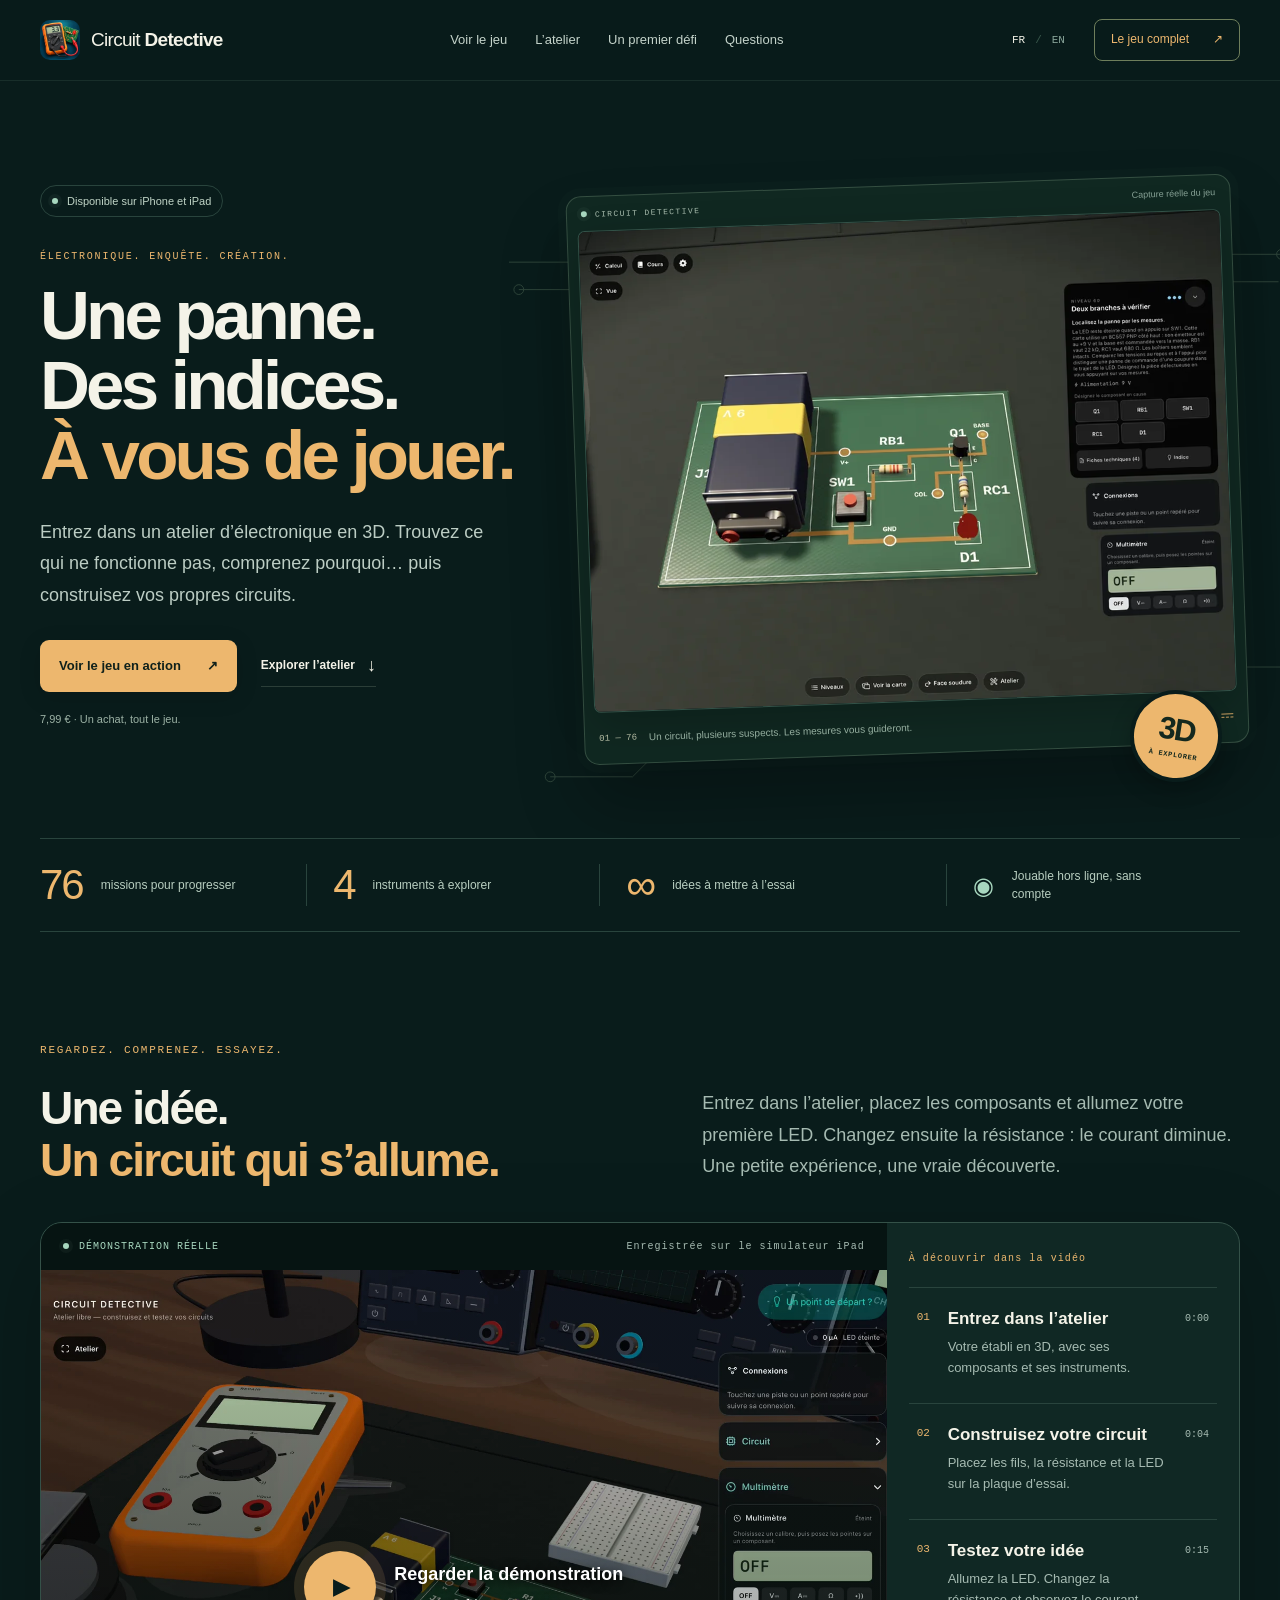
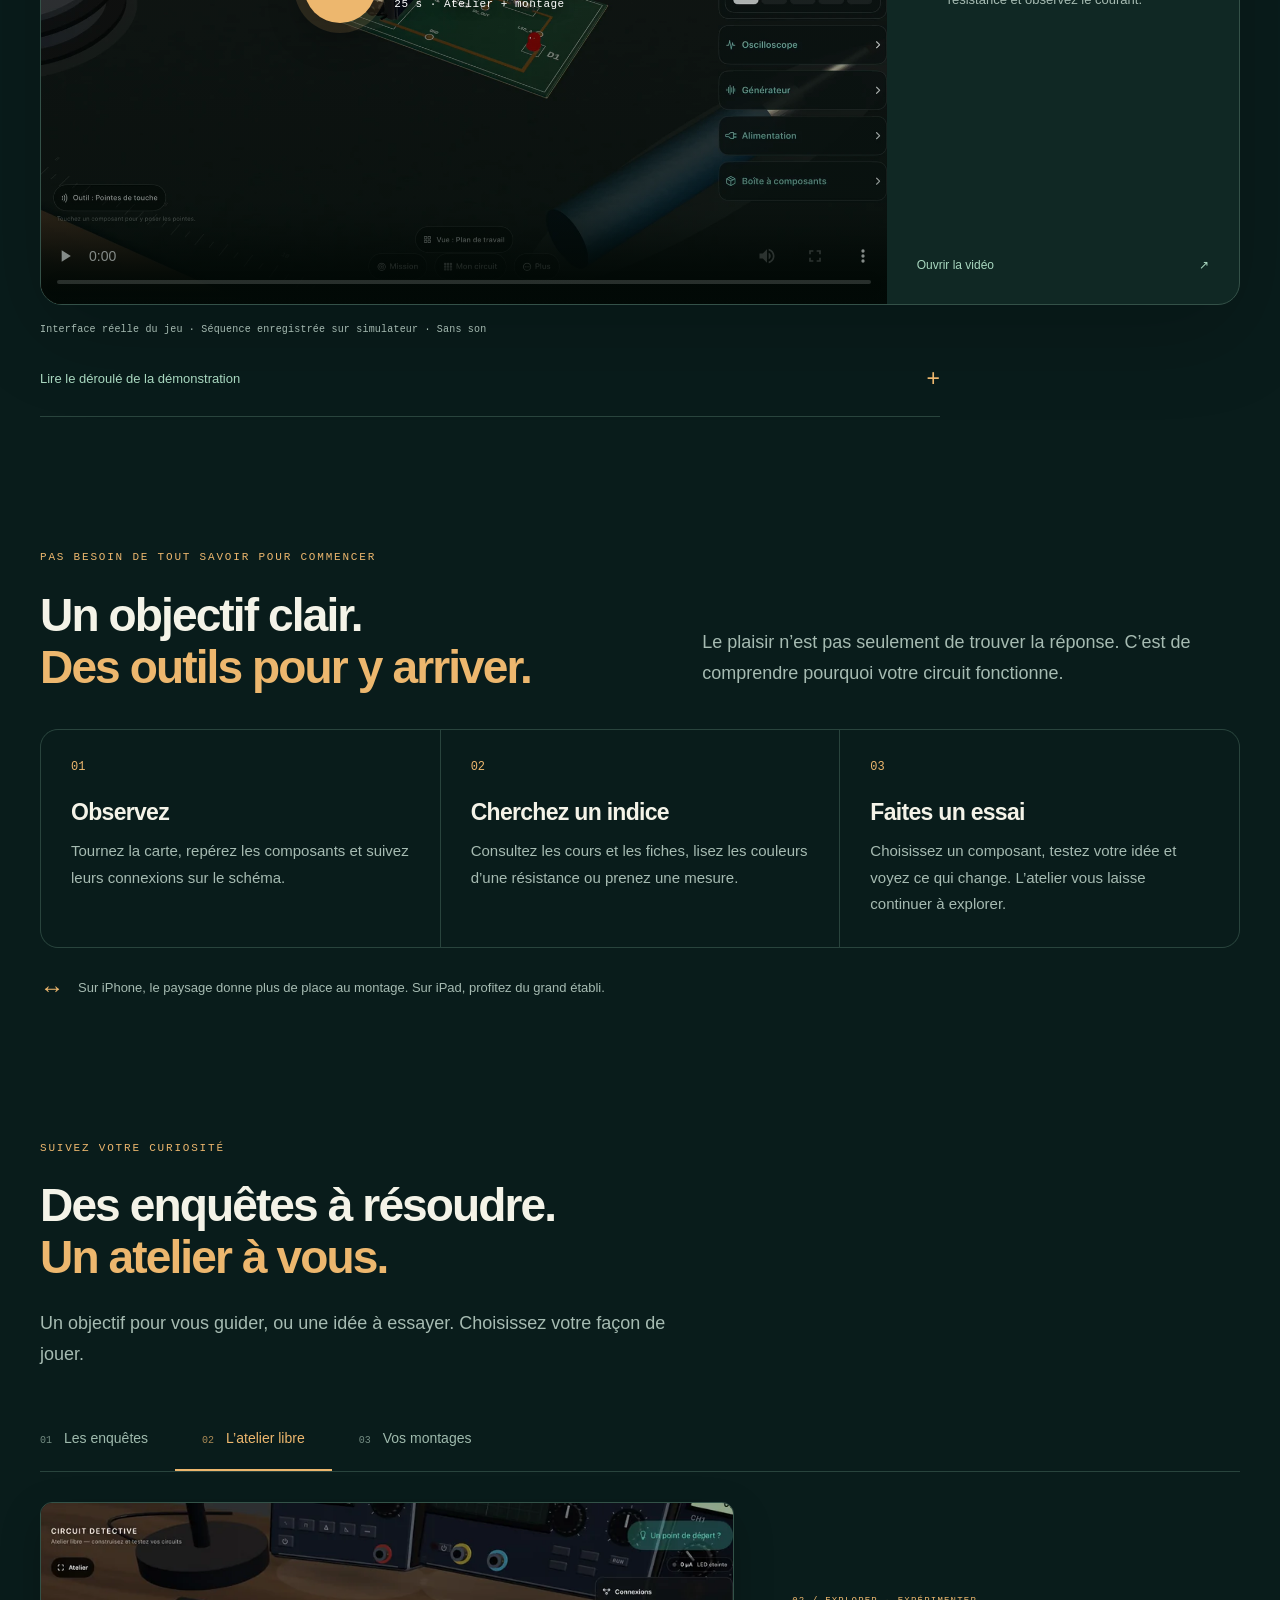
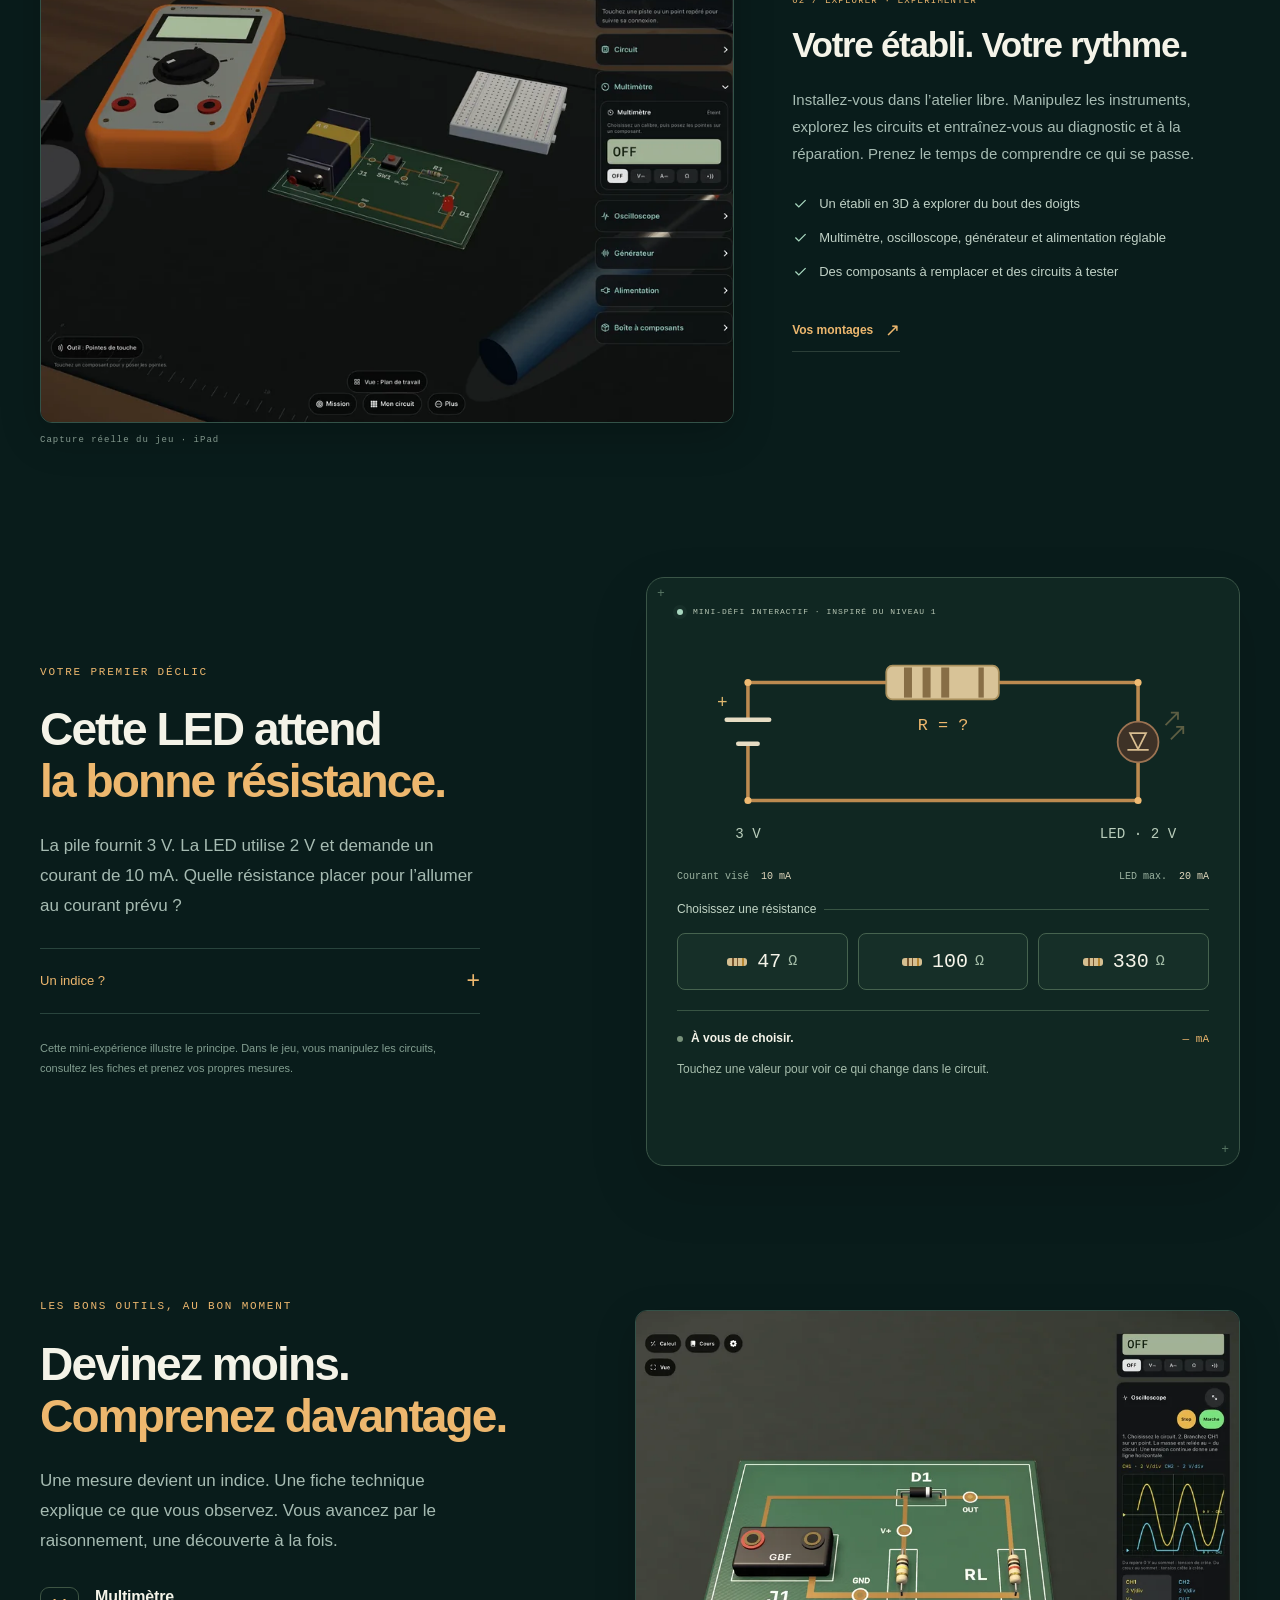
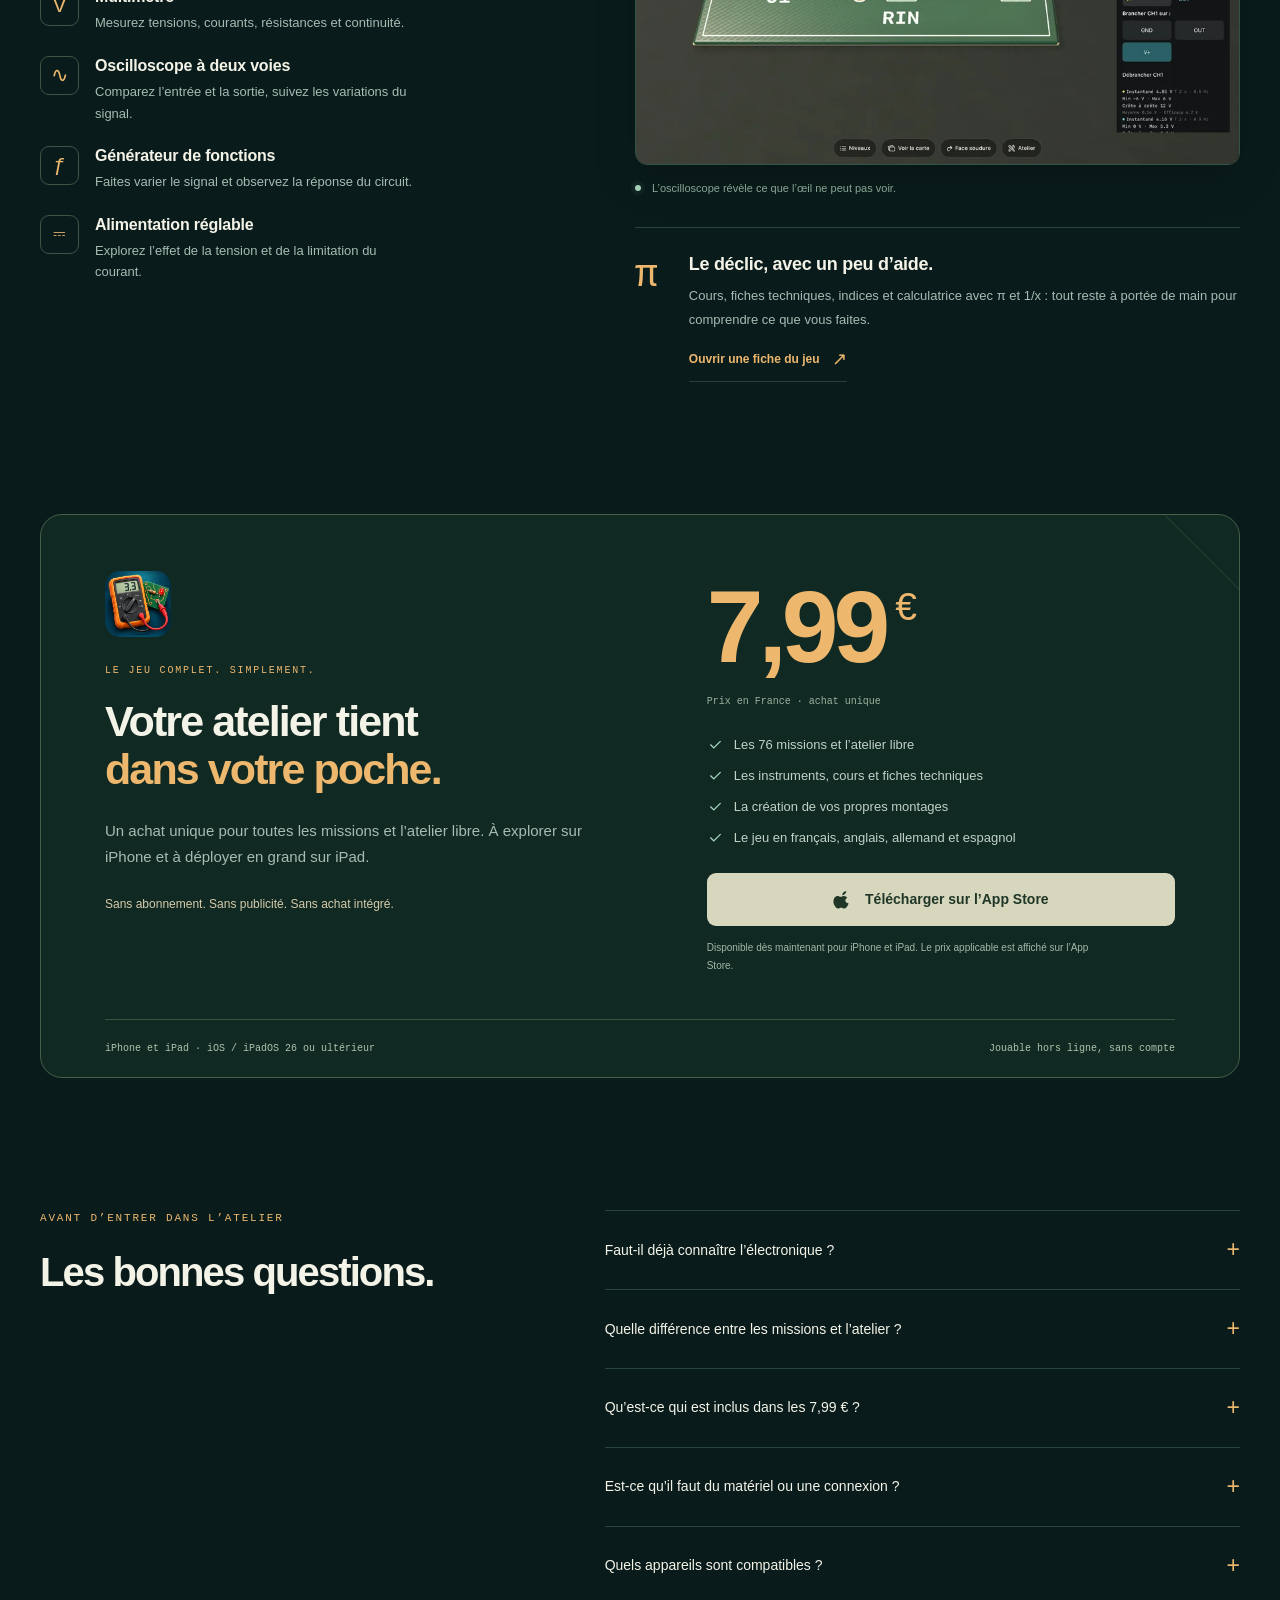
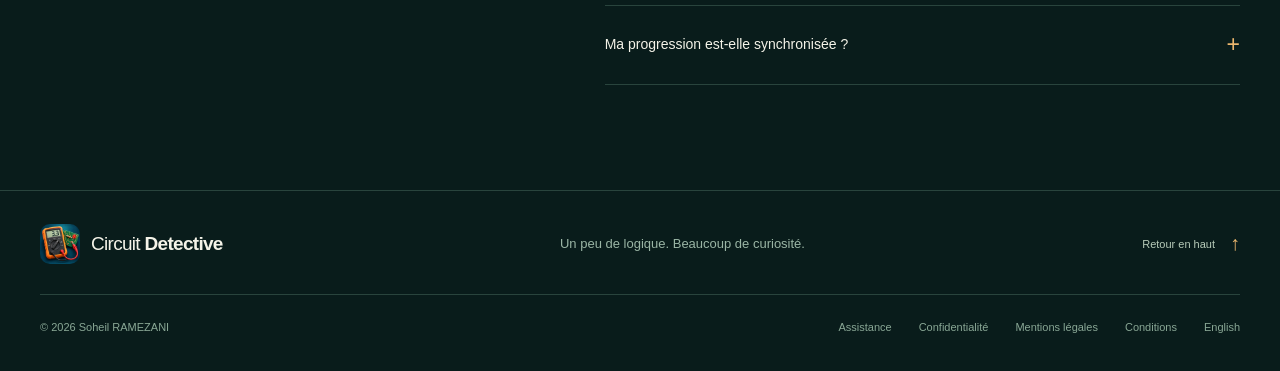
==== commit 20a5d937: "Update marketing pages for 76 missions and four languages" ====
--- a/index.html
+++ b/index.html
@@ -1,17 +1,17 @@
 <!doctype html>
-<html lang="fr"><head><meta charset="utf-8"><meta name="viewport" content="width=device-width, initial-scale=1"><meta name="theme-color" content="#091c1b"><meta name="description" content="73 missions, un atelier 3D et vos propres circuits. Découvrez Circuit Detective pour iPhone et iPad : un achat unique à 7,99 €, sans publicité ni abonnement."><meta property="og:title" content="Circuit Detective — Le jeu d’électronique qui éveille votre curiosité"><meta property="og:description" content="73 missions, un atelier 3D et vos propres circuits. Découvrez Circuit Detective pour iPhone et iPad : un achat unique à 7,99 €, sans publicité ni abonnement."><meta property="og:type" content="website"><link rel="canonical" href="https://xerxex52.github.io/Circuit-Detective/"><meta property="og:url" content="https://xerxex52.github.io/Circuit-Detective/"><meta property="og:image" content="https://xerxex52.github.io/Circuit-Detective/assets/fr-gameplay-poster.webp"><meta property="og:locale" content="fr_FR"><title>Circuit Detective — Le jeu d’électronique qui éveille votre curiosité</title><link rel="alternate" hreflang="fr" href="index.html"><link rel="alternate" hreflang="en" href="en/index.html"><link rel="icon" href="assets/favicon.png"><link rel="stylesheet" href="style.css"><script src="site.js" defer></script></head>
+<html lang="fr"><head><meta charset="utf-8"><meta name="viewport" content="width=device-width, initial-scale=1"><meta name="theme-color" content="#091c1b"><meta name="description" content="76 missions, un atelier 3D et vos propres circuits. Découvrez Circuit Detective pour iPhone et iPad : un achat unique à 7,99 €, sans publicité ni abonnement."><meta property="og:title" content="Circuit Detective — Le jeu d’électronique qui éveille votre curiosité"><meta property="og:description" content="76 missions, un atelier 3D et vos propres circuits. Découvrez Circuit Detective pour iPhone et iPad : un achat unique à 7,99 €, sans publicité ni abonnement."><meta property="og:type" content="website"><link rel="canonical" href="https://xerxex52.github.io/Circuit-Detective/"><meta property="og:url" content="https://xerxex52.github.io/Circuit-Detective/"><meta property="og:image" content="https://xerxex52.github.io/Circuit-Detective/assets/fr-gameplay-poster.webp"><meta property="og:locale" content="fr_FR"><title>Circuit Detective — Le jeu d’électronique qui éveille votre curiosité</title><link rel="alternate" hreflang="fr" href="index.html"><link rel="alternate" hreflang="en" href="en/index.html"><link rel="icon" href="assets/favicon.png"><link rel="stylesheet" href="style.css"><script src="site.js" defer></script></head>
 <body id="top"><noscript><style>.tab-bar,.film-chapters{display:none}.showcase-panel[hidden]{display:grid!important}.showcase-panel{margin-top:44px}.resistor-picker,.demo-feedback,.demo-reset{display:none}</style></noscript><a class="skip" href="#main">Aller au contenu</a>
 <header class="site-header"><div class="nav-shell"><a class="brand" href="#top"><img src="assets/icon.webp" alt="" width="40" height="40"><span>Circuit <b>Detective</b></span></a><nav id="navigation" aria-label="Navigation principale"><a href="#film">Voir le jeu</a><a href="#atelier">L’atelier</a><a href="#defi">Un premier défi</a><a href="#faq">Questions</a></nav><div class="header-actions"><div class="languages" aria-label="Choisir la langue"><a href="index.html" lang="fr" hreflang="fr" aria-current="page">FR</a><span>/</span><a href="en/index.html" lang="en" hreflang="en" >EN</a></div><a class="nav-cta" href="#inclus">Le jeu complet<span aria-hidden="true">↗</span></a><button class="menu-toggle" aria-label="Ouvrir le menu" aria-expanded="false" aria-controls="navigation"><span></span><span></span></button></div></div></header>
 <main id="main">
-<section class="hero section-shell"><div class="hero-copy"><div class="availability"><span></span>Disponible sur iPhone et iPad</div><p class="eyebrow">ÉLECTRONIQUE. ENQUÊTE. CRÉATION.</p><h1>Une panne.<br>Des indices.<br><em>À vous de jouer.</em></h1><p class="lead">Entrez dans un atelier d’électronique en 3D. Trouvez ce qui ne fonctionne pas, comprenez pourquoi… puis construisez vos propres circuits.</p><div class="hero-actions"><a class="button primary" href="#film">Voir le jeu en action<span aria-hidden="true">↗</span></a><a class="text-link" href="#atelier">Explorer l’atelier<span aria-hidden="true">↓</span></a></div><p class="price-note">7,99 € · Un achat, tout le jeu.</p></div><div class="hero-visual"><svg class="hero-traces" viewBox="0 0 800 720" fill="none" aria-hidden="true"><path d="M0 145h104l48-48h356l40 40h240M10 173h104l48-48h338l40 40h245M42 670h84l54-54h306l58-58h245"/><circle cx="10" cy="173" r="5"/><circle cx="42" cy="670" r="5"/><circle cx="788" cy="137" r="5"/></svg><div class="device-mat"><div class="device-top"><span class="signal-dot"></span><span>CIRCUIT DETECTIVE</span><span class="real-label">Capture réelle du jeu</span></div><button class="screenshot hero-screen" type="button" data-lightbox="assets/fr-case-1600.webp" data-caption="Mission de diagnostic avec une carte électronique, une pile, un transistor et une LED." aria-label="Agrandir la capture"><img src="assets/fr-case-1600.webp" srcset="assets/fr-case-900.webp 900w, assets/fr-case-1600.webp 1600w" sizes="(max-width: 760px) calc(100vw - 40px), (max-width: 1100px) 85vw, 760px" width="1600" height="1200" alt="Mission de diagnostic avec une carte électronique, une pile, un transistor et une LED." loading="eager" decoding="async" fetchpriority="high"><span class="zoom-mark" aria-hidden="true">↗</span></button><div class="device-bottom"><span>01 — 73</span><p>Un circuit, plusieurs suspects. Les mesures vous guideront.</p><span aria-hidden="true">⎓</span></div></div><div class="hero-stamp" aria-hidden="true"><span>3D</span><small>À EXPLORER</small></div></div></section>
-<div class="section-shell"><div class="stat-strip"><div><strong>73</strong><span>missions pour progresser</span></div><div><strong>4</strong><span>instruments à explorer</span></div><div><strong>∞</strong><span>idées à mettre à l’essai</span></div><div class="stat-promise"><span class="tiny-icon" aria-hidden="true">◉</span><span>Jouable hors ligne, sans compte</span></div></div></div>
+<section class="hero section-shell"><div class="hero-copy"><div class="availability"><span></span>Disponible sur iPhone et iPad</div><p class="eyebrow">ÉLECTRONIQUE. ENQUÊTE. CRÉATION.</p><h1>Une panne.<br>Des indices.<br><em>À vous de jouer.</em></h1><p class="lead">Entrez dans un atelier d’électronique en 3D. Trouvez ce qui ne fonctionne pas, comprenez pourquoi… puis construisez vos propres circuits.</p><div class="hero-actions"><a class="button primary" href="#film">Voir le jeu en action<span aria-hidden="true">↗</span></a><a class="text-link" href="#atelier">Explorer l’atelier<span aria-hidden="true">↓</span></a></div><p class="price-note">7,99 € · Un achat, tout le jeu.</p></div><div class="hero-visual"><svg class="hero-traces" viewBox="0 0 800 720" fill="none" aria-hidden="true"><path d="M0 145h104l48-48h356l40 40h240M10 173h104l48-48h338l40 40h245M42 670h84l54-54h306l58-58h245"/><circle cx="10" cy="173" r="5"/><circle cx="42" cy="670" r="5"/><circle cx="788" cy="137" r="5"/></svg><div class="device-mat"><div class="device-top"><span class="signal-dot"></span><span>CIRCUIT DETECTIVE</span><span class="real-label">Capture réelle du jeu</span></div><button class="screenshot hero-screen" type="button" data-lightbox="assets/fr-case-1600.webp" data-caption="Mission de diagnostic avec une carte électronique, une pile, un transistor et une LED." aria-label="Agrandir la capture"><img src="assets/fr-case-1600.webp" srcset="assets/fr-case-900.webp 900w, assets/fr-case-1600.webp 1600w" sizes="(max-width: 760px) calc(100vw - 40px), (max-width: 1100px) 85vw, 760px" width="1600" height="1200" alt="Mission de diagnostic avec une carte électronique, une pile, un transistor et une LED." loading="eager" decoding="async" fetchpriority="high"><span class="zoom-mark" aria-hidden="true">↗</span></button><div class="device-bottom"><span>01 — 76</span><p>Un circuit, plusieurs suspects. Les mesures vous guideront.</p><span aria-hidden="true">⎓</span></div></div><div class="hero-stamp" aria-hidden="true"><span>3D</span><small>À EXPLORER</small></div></div></section>
+<div class="section-shell"><div class="stat-strip"><div><strong>76</strong><span>missions pour progresser</span></div><div><strong>4</strong><span>instruments à explorer</span></div><div><strong>∞</strong><span>idées à mettre à l’essai</span></div><div class="stat-promise"><span class="tiny-icon" aria-hidden="true">◉</span><span>Jouable hors ligne, sans compte</span></div></div></div>
 <section class="film-section section-shell section-space" id="film" aria-labelledby="film-title"><div class="film-heading"><div><p class="eyebrow">REGARDEZ. COMPRENEZ. ESSAYEZ.</p><h2 id="film-title">Une idée.<br><em>Un circuit qui s’allume.</em></h2></div><p class="section-intro">Entrez dans l’atelier, placez les composants et allumez votre première LED. Changez ensuite la résistance : le courant diminue. Une petite expérience, une vraie découverte.</p></div><div class="film-stage"><div class="film-screen"><div class="film-topline"><span><i class="signal-dot" aria-hidden="true"></i>DÉMONSTRATION RÉELLE</span><span>Enregistrée sur le simulateur iPad</span></div><div class="video-frame"><video id="gameplay" controls playsinline preload="none" poster="assets/fr-gameplay-poster.webp" width="1600" height="1200" aria-label="Regarder la démonstration"><source src="assets/fr-gameplay.mp4" type="video/mp4"><track kind="captions" src="assets/fr-gameplay.vtt" srclang="fr" label="Explications en français" default><p><a href="assets/fr-gameplay.mp4">Ouvrir la vidéo</a></p></video><button class="film-play" type="button" aria-label="Regarder la démonstration" hidden><span class="play-disc" aria-hidden="true">▶</span><span>Regarder la démonstration<small>25 s · Atelier + montage</small></span></button></div></div><div class="film-chapters"><p class="eyebrow">À découvrir dans la vidéo</p><button class="film-chapter" data-seek="0.00" type="button"><span class="chapter-index">01</span><span><strong>Entrez dans l’atelier</strong><span>Votre établi en 3D, avec ses composants et ses instruments.</span></span><span class="chapter-time">0:00</span></button><button class="film-chapter" data-seek="4.30" type="button"><span class="chapter-index">02</span><span><strong>Construisez votre circuit</strong><span>Placez les fils, la résistance et la LED sur la plaque d’essai.</span></span><span class="chapter-time">0:04</span></button><button class="film-chapter" data-seek="15.15" type="button"><span class="chapter-index">03</span><span><strong>Testez votre idée</strong><span>Allumez la LED. Changez la résistance et observez le courant.</span></span><span class="chapter-time">0:15</span></button><a class="film-download" href="assets/fr-gameplay.mp4">Ouvrir la vidéo<span aria-hidden="true">↗</span></a></div></div><p class="film-caption">Interface réelle du jeu · Séquence enregistrée sur simulateur · Sans son</p><details class="film-transcript"><summary>Lire le déroulé de la démonstration<span aria-hidden="true">+</span></summary><div><p>L’atelier libre offre un établi en 3D, avec la carte et les instruments. On peut en explorer les différents points de vue.</p><p>Sur la plaque d’essai, la séquence place un fil, une résistance de 330 Ω, une LED et un fil de retour. L’alimentation 5 V allume la LED. Remplacer la résistance par 1 kΩ réduit le courant : un changement visible dans le diagnostic du montage.</p></div></details></section>
 <section class="first-steps section-shell section-space"><div class="film-heading"><div><p class="eyebrow">PAS BESOIN DE TOUT SAVOIR POUR COMMENCER</p><h2>Un objectif clair.<br><em>Des outils pour y arriver.</em></h2></div><p class="section-intro">Le plaisir n’est pas seulement de trouver la réponse. C’est de comprendre pourquoi votre circuit fonctionne.</p></div><div class="steps-grid"><article><span class="step-number" aria-hidden="true">01</span><h3>Observez</h3><p>Tournez la carte, repérez les composants et suivez leurs connexions sur le schéma.</p></article><article><span class="step-number" aria-hidden="true">02</span><h3>Cherchez un indice</h3><p>Consultez les cours et les fiches, lisez les couleurs d’une résistance ou prenez une mesure.</p></article><article><span class="step-number" aria-hidden="true">03</span><h3>Faites un essai</h3><p>Choisissez un composant, testez votre idée et voyez ce qui change. L’atelier vous laisse continuer à explorer.</p></article></div><p class="device-tip"><span aria-hidden="true">↔</span>Sur iPhone, le paysage donne plus de place au montage. Sur iPad, profitez du grand établi.</p></section>
-<section class="experience section-shell section-space" id="experience"><div class="section-heading"><p class="eyebrow">SUIVEZ VOTRE CURIOSITÉ</p><h2>Des enquêtes à résoudre.<br><em>Un atelier à vous.</em></h2><p class="section-intro">Un objectif pour vous guider, ou une idée à essayer. Choisissez votre façon de jouer.</p></div><div id="atelier" class="showcase"><div class="tab-bar" role="tablist" aria-label="Les modes de jeu"><button id="tab-0" role="tab" aria-selected="false" aria-controls="panel-0" tabindex="-1" data-tab="0"><span class="tab-number">01</span>Les enquêtes</button><button id="tab-1" role="tab" aria-selected="true" aria-controls="panel-1" tabindex="0" data-tab="1"><span class="tab-number">02</span>L’atelier libre</button><button id="tab-2" role="tab" aria-selected="false" aria-controls="panel-2" tabindex="-1" data-tab="2"><span class="tab-number">03</span>Vos montages</button></div><div class="showcase-panel" id="panel-0" role="tabpanel" aria-labelledby="tab-0" tabindex="0" hidden><div class="panel-photo"><button class="screenshot " type="button" data-lightbox="assets/fr-case-1600.webp" data-caption="Une mission du jeu montrant une carte électronique à diagnostiquer." aria-label="Agrandir la capture"><img src="assets/fr-case-1600.webp" srcset="assets/fr-case-900.webp 900w, assets/fr-case-1600.webp 1600w" sizes="(max-width: 760px) calc(100vw - 40px), (max-width: 1100px) 85vw, 760px" width="1600" height="1200" alt="Une mission du jeu montrant une carte électronique à diagnostiquer." loading="lazy" decoding="async" ><span class="zoom-mark" aria-hidden="true">↗</span></button><span class="photo-meta">Capture réelle du jeu · iPad</span></div><div class="panel-copy"><p class="eyebrow">01 / OBSERVER · MESURER · DÉDUIRE</p><h3>La réponse est dans le circuit.</h3><p>Une LED qui reste éteinte. Une tension inattendue. Un signal qui a changé. Examinez la carte sous tous les angles et utilisez les mesures pour départager les suspects.</p><ul class="check-list"><li><svg viewBox="0 0 20 20" aria-hidden="true"><path d="m4 10 4 4 8-8"/></svg><span>72 missions progressives et un défi de soudure facultatif</span></li><li><svg viewBox="0 0 20 20" aria-hidden="true"><path d="m4 10 4 4 8-8"/></svg><span>Des résistances et LED aux diodes, condensateurs et transistors</span></li><li><svg viewBox="0 0 20 20" aria-hidden="true"><path d="m4 10 4 4 8-8"/></svg><span>Des indices quand vous avez besoin d’un coup de pouce</span></li></ul><button class="text-link" data-select-tab="2">Vos montages<span aria-hidden="true">↗</span></button></div></div><div class="showcase-panel" id="panel-1" role="tabpanel" aria-labelledby="tab-1" tabindex="0" ><div class="panel-photo"><button class="screenshot " type="button" data-lightbox="assets/fr-workshop-1600.webp" data-caption="Atelier 3D avec multimètre, plaque d’essai, circuit, oscilloscope et fer à souder." aria-label="Agrandir la capture"><img src="assets/fr-workshop-1600.webp" srcset="assets/fr-workshop-900.webp 900w, assets/fr-workshop-1600.webp 1600w" sizes="(max-width: 760px) calc(100vw - 40px), (max-width: 1100px) 85vw, 760px" width="1600" height="1200" alt="Atelier 3D avec multimètre, plaque d’essai, circuit, oscilloscope et fer à souder." loading="lazy" decoding="async" ><span class="zoom-mark" aria-hidden="true">↗</span></button><span class="photo-meta">Capture réelle du jeu · iPad</span></div><div class="panel-copy"><p class="eyebrow">02 / EXPLORER · EXPÉRIMENTER</p><h3>Votre établi. Votre rythme.</h3><p>Installez-vous dans l’atelier libre. Manipulez les instruments, explorez les circuits et entraînez-vous au diagnostic et à la réparation. Prenez le temps de comprendre ce qui se passe.</p><ul class="check-list"><li><svg viewBox="0 0 20 20" aria-hidden="true"><path d="m4 10 4 4 8-8"/></svg><span>Un établi en 3D à explorer du bout des doigts</span></li><li><svg viewBox="0 0 20 20" aria-hidden="true"><path d="m4 10 4 4 8-8"/></svg><span>Multimètre, oscilloscope, générateur et alimentation réglable</span></li><li><svg viewBox="0 0 20 20" aria-hidden="true"><path d="m4 10 4 4 8-8"/></svg><span>Des composants à remplacer et des circuits à tester</span></li></ul><button class="text-link" data-select-tab="2">Vos montages<span aria-hidden="true">↗</span></button></div></div><div class="showcase-panel" id="panel-2" role="tabpanel" aria-labelledby="tab-2" tabindex="0" hidden><div class="panel-photo"><button class="screenshot " type="button" data-lightbox="assets/fr-breadboard-1600.webp" data-caption="Plaque d’essai virtuelle avec deux branches, deux résistances et deux LED allumées." aria-label="Agrandir la capture"><img src="assets/fr-breadboard-1600.webp" srcset="assets/fr-breadboard-900.webp 900w, assets/fr-breadboard-1600.webp 1600w" sizes="(max-width: 760px) calc(100vw - 40px), (max-width: 1100px) 85vw, 760px" width="1600" height="1200" alt="Plaque d’essai virtuelle avec deux branches, deux résistances et deux LED allumées." loading="lazy" decoding="async" ><span class="zoom-mark" aria-hidden="true">↗</span></button><span class="photo-meta">Capture réelle du jeu · iPad</span></div><div class="panel-copy"><p class="eyebrow">03 / IMAGINER · CONSTRUIRE · TESTER</p><h3>Et si ce circuit était le vôtre ?</h3><p>Placez les composants sur la plaque d’essai, reliez les fils, puis mettez sous tension. Modifiez votre montage et observez comment son comportement évolue.</p><ul class="check-list"><li><svg viewBox="0 0 20 20" aria-hidden="true"><path d="m4 10 4 4 8-8"/></svg><span>Des exemples modifiables pour trouver votre point de départ</span></li><li><svg viewBox="0 0 20 20" aria-hidden="true"><path d="m4 10 4 4 8-8"/></svg><span>Fils, résistances, LED, diodes, condensateurs et interrupteurs</span></li><li><svg viewBox="0 0 20 20" aria-hidden="true"><path d="m4 10 4 4 8-8"/></svg><span>Vos montages conservés sur votre appareil</span></li></ul><a class="text-link" href="#atelier">Explorer l’atelier<span aria-hidden="true">↓</span></a></div></div></div></section>
+<section class="experience section-shell section-space" id="experience"><div class="section-heading"><p class="eyebrow">SUIVEZ VOTRE CURIOSITÉ</p><h2>Des enquêtes à résoudre.<br><em>Un atelier à vous.</em></h2><p class="section-intro">Un objectif pour vous guider, ou une idée à essayer. Choisissez votre façon de jouer.</p></div><div id="atelier" class="showcase"><div class="tab-bar" role="tablist" aria-label="Les modes de jeu"><button id="tab-0" role="tab" aria-selected="false" aria-controls="panel-0" tabindex="-1" data-tab="0"><span class="tab-number">01</span>Les enquêtes</button><button id="tab-1" role="tab" aria-selected="true" aria-controls="panel-1" tabindex="0" data-tab="1"><span class="tab-number">02</span>L’atelier libre</button><button id="tab-2" role="tab" aria-selected="false" aria-controls="panel-2" tabindex="-1" data-tab="2"><span class="tab-number">03</span>Vos montages</button></div><div class="showcase-panel" id="panel-0" role="tabpanel" aria-labelledby="tab-0" tabindex="0" hidden><div class="panel-photo"><button class="screenshot " type="button" data-lightbox="assets/fr-case-1600.webp" data-caption="Une mission du jeu montrant une carte électronique à diagnostiquer." aria-label="Agrandir la capture"><img src="assets/fr-case-1600.webp" srcset="assets/fr-case-900.webp 900w, assets/fr-case-1600.webp 1600w" sizes="(max-width: 760px) calc(100vw - 40px), (max-width: 1100px) 85vw, 760px" width="1600" height="1200" alt="Une mission du jeu montrant une carte électronique à diagnostiquer." loading="lazy" decoding="async" ><span class="zoom-mark" aria-hidden="true">↗</span></button><span class="photo-meta">Capture réelle du jeu · iPad</span></div><div class="panel-copy"><p class="eyebrow">01 / OBSERVER · MESURER · DÉDUIRE</p><h3>La réponse est dans le circuit.</h3><p>Une LED qui reste éteinte. Une tension inattendue. Un signal qui a changé. Examinez la carte sous tous les angles et utilisez les mesures pour départager les suspects.</p><ul class="check-list"><li><svg viewBox="0 0 20 20" aria-hidden="true"><path d="m4 10 4 4 8-8"/></svg><span>75 missions progressives et un défi de soudure facultatif</span></li><li><svg viewBox="0 0 20 20" aria-hidden="true"><path d="m4 10 4 4 8-8"/></svg><span>Des résistances et LED aux diodes, condensateurs et transistors</span></li><li><svg viewBox="0 0 20 20" aria-hidden="true"><path d="m4 10 4 4 8-8"/></svg><span>Trois nouvelles enquêtes : mesurez, identifiez la panne et vérifiez la réparation</span></li><li><svg viewBox="0 0 20 20" aria-hidden="true"><path d="m4 10 4 4 8-8"/></svg><span>Des indices quand vous avez besoin d’un coup de pouce</span></li></ul><button class="text-link" data-select-tab="2">Vos montages<span aria-hidden="true">↗</span></button></div></div><div class="showcase-panel" id="panel-1" role="tabpanel" aria-labelledby="tab-1" tabindex="0" ><div class="panel-photo"><button class="screenshot " type="button" data-lightbox="assets/fr-workshop-1600.webp" data-caption="Atelier 3D avec multimètre, plaque d’essai, circuit, oscilloscope et fer à souder." aria-label="Agrandir la capture"><img src="assets/fr-workshop-1600.webp" srcset="assets/fr-workshop-900.webp 900w, assets/fr-workshop-1600.webp 1600w" sizes="(max-width: 760px) calc(100vw - 40px), (max-width: 1100px) 85vw, 760px" width="1600" height="1200" alt="Atelier 3D avec multimètre, plaque d’essai, circuit, oscilloscope et fer à souder." loading="lazy" decoding="async" ><span class="zoom-mark" aria-hidden="true">↗</span></button><span class="photo-meta">Capture réelle du jeu · iPad</span></div><div class="panel-copy"><p class="eyebrow">02 / EXPLORER · EXPÉRIMENTER</p><h3>Votre établi. Votre rythme.</h3><p>Installez-vous dans l’atelier libre. Manipulez les instruments, explorez les circuits et entraînez-vous au diagnostic et à la réparation. Prenez le temps de comprendre ce qui se passe.</p><ul class="check-list"><li><svg viewBox="0 0 20 20" aria-hidden="true"><path d="m4 10 4 4 8-8"/></svg><span>Un établi en 3D à explorer du bout des doigts</span></li><li><svg viewBox="0 0 20 20" aria-hidden="true"><path d="m4 10 4 4 8-8"/></svg><span>Multimètre, oscilloscope, générateur et alimentation réglable</span></li><li><svg viewBox="0 0 20 20" aria-hidden="true"><path d="m4 10 4 4 8-8"/></svg><span>Des composants à remplacer et des circuits à tester</span></li></ul><button class="text-link" data-select-tab="2">Vos montages<span aria-hidden="true">↗</span></button></div></div><div class="showcase-panel" id="panel-2" role="tabpanel" aria-labelledby="tab-2" tabindex="0" hidden><div class="panel-photo"><button class="screenshot " type="button" data-lightbox="assets/fr-breadboard-1600.webp" data-caption="Plaque d’essai virtuelle avec deux branches, deux résistances et deux LED allumées." aria-label="Agrandir la capture"><img src="assets/fr-breadboard-1600.webp" srcset="assets/fr-breadboard-900.webp 900w, assets/fr-breadboard-1600.webp 1600w" sizes="(max-width: 760px) calc(100vw - 40px), (max-width: 1100px) 85vw, 760px" width="1600" height="1200" alt="Plaque d’essai virtuelle avec deux branches, deux résistances et deux LED allumées." loading="lazy" decoding="async" ><span class="zoom-mark" aria-hidden="true">↗</span></button><span class="photo-meta">Capture réelle du jeu · iPad</span></div><div class="panel-copy"><p class="eyebrow">03 / IMAGINER · CONSTRUIRE · TESTER</p><h3>Et si ce circuit était le vôtre ?</h3><p>Placez les composants sur la plaque d’essai, reliez les fils, puis mettez sous tension. Modifiez votre montage et observez comment son comportement évolue.</p><ul class="check-list"><li><svg viewBox="0 0 20 20" aria-hidden="true"><path d="m4 10 4 4 8-8"/></svg><span>Des exemples modifiables pour trouver votre point de départ</span></li><li><svg viewBox="0 0 20 20" aria-hidden="true"><path d="m4 10 4 4 8-8"/></svg><span>Fils, résistances, LED, diodes, condensateurs et interrupteurs</span></li><li><svg viewBox="0 0 20 20" aria-hidden="true"><path d="m4 10 4 4 8-8"/></svg><span>Vos montages conservés sur votre appareil</span></li></ul><a class="text-link" href="#atelier">Explorer l’atelier<span aria-hidden="true">↓</span></a></div></div></div></section>
 <section class="demo-section section-shell section-space" id="defi"><div class="demo-copy"><p class="eyebrow">VOTRE PREMIER DÉCLIC</p><h2>Cette LED attend<br><em>la bonne résistance.</em></h2><p class="section-intro">La pile fournit 3 V. La LED utilise 2 V et demande un courant de 10 mA. Quelle résistance placer pour l’allumer au courant prévu ?</p><details class="hint"><summary>Un indice ?<span aria-hidden="true">+</span></summary><p>Il reste 1 V aux bornes de la résistance : 3 V − 2 V. Avec la loi d’Ohm, R = U ÷ I. Pensez à convertir 10 mA en 0,01 A.</p></details><p class="demo-note">Cette mini-expérience illustre le principe. Dans le jeu, vous manipulez les circuits, consultez les fiches et prenez vos propres mesures.</p></div><div class="demo-card"><noscript><p>Activez JavaScript pour essayer ce mini-défi interactif.</p></noscript><div class="demo-card-top"><span class="signal-dot"></span>MINI-DÉFI INTERACTIF · INSPIRÉ DU NIVEAU 1</div><svg id="demo-circuit" viewBox="0 0 600 255" role="img" aria-labelledby="circuit-title circuit-description"><title id="circuit-title">Circuit en série : pile, résistance et LED</title><desc id="circuit-description">Pile de 3 V, LED de 2 V, courant visé de 10 mA. Choisissez la résistance avec les boutons sous le schéma.</desc><path class="copper" d="M80 99V57h156m127 0h157v133H80v-64"/><path class="battery-plate" d="M56 99h48m-35 27h22"/><text x="80" y="232" text-anchor="middle">3 V</text><text class="symbol-label" x="45" y="86">+</text><rect class="resistor-body" x="236" y="38" width="127" height="38" rx="7"/><rect class="resistor-band" x="256" y="40" width="9" height="34"/><rect class="resistor-band" x="277" y="40" width="9" height="34"/><rect class="resistor-band" x="298" y="40" width="9" height="34"/><rect class="resistor-band" x="340" y="40" width="6" height="34"/><text id="resistor-value" x="300" y="111" text-anchor="middle">R = ?</text><circle id="led-halo" cx="520" cy="124" r="45"/><circle id="demo-led" cx="520" cy="124" r="23"/><path class="led-mark" transform="rotate(90 520 124)" d="m510 115 18 9-18 9zM529 112v24"/><path class="light-arrow" d="m551 105 14-14m-8 0h8v8m-8 22 14-14m-8 0h8v8"/><text x="520" y="232" text-anchor="middle">LED · 2 V</text><circle class="junction" cx="80" cy="57" r="4"/><circle class="junction" cx="80" cy="190" r="4"/><circle class="junction" cx="520" cy="57" r="4"/><circle class="junction" cx="520" cy="190" r="4"/></svg><div class="demo-specs"><span>Courant visé <b>10 mA</b></span><span>LED max. <b>20 mA</b></span></div><fieldset class="resistor-picker"><legend>Choisissez une résistance</legend><div><button type="button" class="resistor-option" data-resistor="47" aria-pressed="false"><span class="mini-resistor" aria-hidden="true"></span>47 <span>Ω</span></button><button type="button" class="resistor-option" data-resistor="100" aria-pressed="false"><span class="mini-resistor" aria-hidden="true"></span>100 <span>Ω</span></button><button type="button" class="resistor-option" data-resistor="330" aria-pressed="false"><span class="mini-resistor" aria-hidden="true"></span>330 <span>Ω</span></button></div></fieldset><div class="demo-feedback" aria-live="polite" aria-atomic="true"><div class="feedback-heading"><span class="feedback-dot"></span><strong id="feedback-title">À vous de choisir.</strong><output id="current-output">— mA</output></div><p id="feedback-text">Touchez une valeur pour voir ce qui change dans le circuit.</p><p id="demo-formula" hidden></p></div><button class="demo-reset text-link" type="button" hidden>Recommencer<span aria-hidden="true">↻</span></button></div></section>
 <section class="tools-section section-shell section-space" id="outils"><div class="tools-copy"><p class="eyebrow">LES BONS OUTILS, AU BON MOMENT</p><h2>Devinez moins.<br><em>Comprenez davantage.</em></h2><p class="section-intro">Une mesure devient un indice. Une fiche technique explique ce que vous observez. Vous avancez par le raisonnement, une découverte à la fois.</p><div class="tool-list"><div><span class="tool-symbol" aria-hidden="true">V</span><div><h3>Multimètre</h3><p>Mesurez tensions, courants, résistances et continuité.</p></div></div><div><span class="tool-symbol" aria-hidden="true">∿</span><div><h3>Oscilloscope à deux voies</h3><p>Comparez l’entrée et la sortie, suivez les variations du signal.</p></div></div><div><span class="tool-symbol" aria-hidden="true">ƒ</span><div><h3>Générateur de fonctions</h3><p>Faites varier le signal et observez la réponse du circuit.</p></div></div><div><span class="tool-symbol" aria-hidden="true">⎓</span><div><h3>Alimentation réglable</h3><p>Explorez l’effet de la tension et de la limitation du courant.</p></div></div></div></div><div class="tools-visual"><button class="screenshot " type="button" data-lightbox="assets/fr-scope-1600.webp" data-caption="Oscilloscope du jeu affichant les signaux d’entrée et de sortie d’un redresseur." aria-label="Agrandir la capture"><img src="assets/fr-scope-1600.webp" srcset="assets/fr-scope-900.webp 900w, assets/fr-scope-1600.webp 1600w" sizes="(max-width: 760px) calc(100vw - 40px), (max-width: 1100px) 85vw, 760px" width="1600" height="1200" alt="Oscilloscope du jeu affichant les signaux d’entrée et de sortie d’un redresseur." loading="lazy" decoding="async" ><span class="zoom-mark" aria-hidden="true">↗</span></button><p class="image-caption"><span class="signal-dot"></span>L’oscilloscope révèle ce que l’œil ne peut pas voir.</p><div class="learning-card"><span class="book-icon" aria-hidden="true">π</span><div><h3>Le déclic, avec un peu d’aide.</h3><p>Cours, fiches techniques, indices et calculatrice avec π et 1/x : tout reste à portée de main pour comprendre ce que vous faites.</p><button class="text-link" type="button" data-lightbox="assets/fr-learn-1600.webp" data-caption="Fiche technique d’une LED dans le jeu, avec tension directe et courant nominal.">Ouvrir une fiche du jeu<span aria-hidden="true">↗</span></button></div></div></div></section>
-<section class="purchase-section section-shell section-space" id="inclus"><div class="purchase-inner"><div class="purchase-copy"><img src="assets/icon.webp" width="66" height="66" alt="" loading="lazy"><p class="eyebrow">LE JEU COMPLET. SIMPLEMENT.</p><h2>Votre atelier tient<br><em>dans votre poche.</em></h2><p class="section-intro">Un achat unique pour toutes les missions et l’atelier libre. À explorer sur iPhone et à déployer en grand sur iPad.</p><p class="purchase-promise">Sans abonnement. Sans publicité. Sans achat intégré.</p></div><div class="purchase-offer"><div class="price"><span>7,99</span><sup>€</sup></div><p class="price-detail">Prix en France · achat unique</p><ul class="check-list"><li><svg viewBox="0 0 20 20" aria-hidden="true"><path d="m4 10 4 4 8-8"/></svg><span>Les 73 missions et l’atelier libre</span></li><li><svg viewBox="0 0 20 20" aria-hidden="true"><path d="m4 10 4 4 8-8"/></svg><span>Les instruments, cours et fiches techniques</span></li><li><svg viewBox="0 0 20 20" aria-hidden="true"><path d="m4 10 4 4 8-8"/></svg><span>La création de vos propres montages</span></li><li><svg viewBox="0 0 20 20" aria-hidden="true"><path d="m4 10 4 4 8-8"/></svg><span>Le jeu en français et en anglais</span></li></ul><a class="store-status" href="https://apps.apple.com/fr/app/circuit-detective/id6813993713"><svg viewBox="0 0 24 24" aria-hidden="true"><path d="M15.4 4.7c.9-1 1.4-2.1 1.3-3.5-1.3.1-2.7.9-3.6 1.9-.8.8-1.5 2.1-1.4 3.4 1.5.1 2.8-.7 3.7-1.8ZM19.8 17.1c-.5 1.1-.7 1.7-1.4 2.8-1 1.6-2.5 3.6-4.2 3.6-1.5 0-1.9-1-4-1-2 0-2.4 1-3.9 1C4.6 23.5 3.2 21.7 2.2 20 .5 17.5 0 14.2 1.1 11.3 2 9 3.8 7.6 5.7 7.6c1.7 0 2.7 1 4.1 1 1.3 0 2.1-1 4-1 1.6 0 3.2.9 4.2 2.2-3.7 2-3.1 6.1 1.8 7.3Z"/></svg><span>Télécharger sur l’App Store</span></a><p class="release-note">Disponible dès maintenant pour iPhone et iPad. Le prix applicable est affiché sur l’App Store.</p></div><div class="compatibility"><span>iPhone et iPad · iOS / iPadOS 26 ou ultérieur</span><span>Jouable hors ligne, sans compte</span></div></div></section>
-<section class="faq-section section-shell section-space" id="faq"><div><p class="eyebrow">AVANT D’ENTRER DANS L’ATELIER</p><h2>Les bonnes questions.</h2></div><div class="faq-list"><details><summary>Faut-il déjà connaître l’électronique ?<span aria-hidden="true">+</span></summary><p>La progression commence avec les résistances, les LED et les premières mesures. Les cours, fiches et indices vous accompagnent. Les missions suivantes demandent progressivement davantage de raisonnement et de calcul.</p></details><details><summary>Quelle différence entre les missions et l’atelier ?<span aria-hidden="true">+</span></summary><p>Les missions proposent un objectif précis et se débloquent en progressant. L’atelier libre vous permet d’explorer les outils, de vous entraîner et de construire vos propres montages sur une plaque d’essai virtuelle.</p></details><details><summary>Qu’est-ce qui est inclus dans les 7,99 € ?<span aria-hidden="true">+</span></summary><p>Le jeu complet : les 73 missions, l’atelier, les instruments, les cours, les fiches techniques et la calculatrice. Aucun achat intégré ni abonnement ne vient débloquer ces fonctions. Le prix indiqué est celui de la France ; consultez l’App Store pour le prix dans votre région.</p></details><details><summary>Est-ce qu’il faut du matériel ou une connexion ?<span aria-hidden="true">+</span></summary><p>Aucun matériel électronique réel n’est nécessaire. Après téléchargement, le jeu fonctionne hors ligne et sans création de compte. Il s’agit d’une simulation pédagogique : les composants et les mesures sont modélisés pour l’apprentissage.</p></details><details><summary>Quels appareils sont compatibles ?<span aria-hidden="true">+</span></summary><p>Circuit Detective est conçu pour iPhone et iPad avec iOS 26 ou iPadOS 26 au minimum. L’interface du jeu est disponible en français et en anglais.</p></details><details><summary>Ma progression est-elle synchronisée ?<span aria-hidden="true">+</span></summary><p>La progression, les réglages et les montages sont enregistrés localement. Il n’y a pas de synchronisation de progression entre appareils. Contactez l’assistance avant de supprimer l’application si vous rencontrez un problème.</p></details></div></section>
+<section class="purchase-section section-shell section-space" id="inclus"><div class="purchase-inner"><div class="purchase-copy"><img src="assets/icon.webp" width="66" height="66" alt="" loading="lazy"><p class="eyebrow">LE JEU COMPLET. SIMPLEMENT.</p><h2>Votre atelier tient<br><em>dans votre poche.</em></h2><p class="section-intro">Un achat unique pour toutes les missions et l’atelier libre. À explorer sur iPhone et à déployer en grand sur iPad.</p><p class="purchase-promise">Sans abonnement. Sans publicité. Sans achat intégré.</p></div><div class="purchase-offer"><div class="price"><span>7,99</span><sup>€</sup></div><p class="price-detail">Prix en France · achat unique</p><ul class="check-list"><li><svg viewBox="0 0 20 20" aria-hidden="true"><path d="m4 10 4 4 8-8"/></svg><span>Les 76 missions et l’atelier libre</span></li><li><svg viewBox="0 0 20 20" aria-hidden="true"><path d="m4 10 4 4 8-8"/></svg><span>Les instruments, cours et fiches techniques</span></li><li><svg viewBox="0 0 20 20" aria-hidden="true"><path d="m4 10 4 4 8-8"/></svg><span>La création de vos propres montages</span></li><li><svg viewBox="0 0 20 20" aria-hidden="true"><path d="m4 10 4 4 8-8"/></svg><span>Le jeu en français, anglais, allemand et espagnol</span></li></ul><a class="store-status" href="https://apps.apple.com/fr/app/circuit-detective/id6813993713"><svg viewBox="0 0 24 24" aria-hidden="true"><path d="M15.4 4.7c.9-1 1.4-2.1 1.3-3.5-1.3.1-2.7.9-3.6 1.9-.8.8-1.5 2.1-1.4 3.4 1.5.1 2.8-.7 3.7-1.8ZM19.8 17.1c-.5 1.1-.7 1.7-1.4 2.8-1 1.6-2.5 3.6-4.2 3.6-1.5 0-1.9-1-4-1-2 0-2.4 1-3.9 1C4.6 23.5 3.2 21.7 2.2 20 .5 17.5 0 14.2 1.1 11.3 2 9 3.8 7.6 5.7 7.6c1.7 0 2.7 1 4.1 1 1.3 0 2.1-1 4-1 1.6 0 3.2.9 4.2 2.2-3.7 2-3.1 6.1 1.8 7.3Z"/></svg><span>Télécharger sur l’App Store</span></a><p class="release-note">Disponible dès maintenant pour iPhone et iPad. Le prix applicable est affiché sur l’App Store.</p></div><div class="compatibility"><span>iPhone et iPad · iOS / iPadOS 26 ou ultérieur</span><span>Jouable hors ligne, sans compte</span></div></div></section>
+<section class="faq-section section-shell section-space" id="faq"><div><p class="eyebrow">AVANT D’ENTRER DANS L’ATELIER</p><h2>Les bonnes questions.</h2></div><div class="faq-list"><details><summary>Faut-il déjà connaître l’électronique ?<span aria-hidden="true">+</span></summary><p>La progression commence avec les résistances, les LED et les premières mesures. Les cours, fiches et indices vous accompagnent. Les missions suivantes demandent progressivement davantage de raisonnement et de calcul.</p></details><details><summary>Quelle différence entre les missions et l’atelier ?<span aria-hidden="true">+</span></summary><p>Les missions proposent un objectif précis et se débloquent en progressant. L’atelier libre vous permet d’explorer les outils, de vous entraîner et de construire vos propres montages sur une plaque d’essai virtuelle.</p></details><details><summary>Qu’est-ce qui est inclus dans les 7,99 € ?<span aria-hidden="true">+</span></summary><p>Le jeu complet : les 76 missions, l’atelier, les instruments, les cours, les fiches techniques et la calculatrice. Aucun achat intégré ni abonnement ne vient débloquer ces fonctions. Le prix indiqué est celui de la France ; consultez l’App Store pour le prix dans votre région.</p></details><details><summary>Est-ce qu’il faut du matériel ou une connexion ?<span aria-hidden="true">+</span></summary><p>Aucun matériel électronique réel n’est nécessaire. Après téléchargement, le jeu fonctionne hors ligne et sans création de compte. Il s’agit d’une simulation pédagogique : les composants et les mesures sont modélisés pour l’apprentissage.</p></details><details><summary>Quels appareils sont compatibles ?<span aria-hidden="true">+</span></summary><p>Circuit Detective est conçu pour iPhone et iPad avec iOS 26 ou iPadOS 26 au minimum. L’interface du jeu est disponible en français, anglais, allemand et espagnol.</p></details><details><summary>Ma progression est-elle synchronisée ?<span aria-hidden="true">+</span></summary><p>La progression, les réglages et les montages sont enregistrés localement. Il n’y a pas de synchronisation de progression entre appareils. Contactez l’assistance avant de supprimer l’application si vous rencontrez un problème.</p></details></div></section>
 </main><footer class="section-shell"><div class="footer-top"><a class="brand" href="#top"><img src="assets/icon.webp" width="40" height="40" alt=""><span>Circuit <b>Detective</b></span></a><p>Un peu de logique. Beaucoup de curiosité.</p><a class="back-top" href="#top">Retour en haut<span aria-hidden="true">↑</span></a></div><div class="footer-bottom"><span>© 2026 Soheil RAMEZANI</span><div><a href="support.html">Assistance</a><a href="privacy.html">Confidentialité</a><a href="legal.html">Mentions légales</a><a href="terms.html">Conditions</a><a href="en/index.html" lang="en">English</a></div></div><details class="legal" id="support"><summary>Assistance<span aria-hidden="true">+</span></summary><div><p>Une question ou un problème ? Indiquez votre appareil, la version du système, celle du jeu et la mission concernée. Les captures peuvent nous aider ; évitez d’y inclure des informations personnelles.</p><a href="mailto:sramezani52@gmail.com?subject=Circuit%20Detective">sramezani52@gmail.com</a><p>La progression est enregistrée localement. Contactez l’assistance avant de supprimer l’application pour éviter de perdre vos données.</p></div></details><details class="legal" id="confidentialite"><summary>Confidentialité<span aria-hidden="true">+</span></summary><div><p class="eyebrow">Mise à jour le 20 septembre 2026</p><h2>Politique de confidentialité</h2><p>Éditeur : Soheil RAMEZANI.</p><p>Circuit Detective ne collecte ni ne transmet de données personnelles. Le jeu fonctionne hors ligne, sans compte, publicité, suivi publicitaire ni service d’analyse tiers.</p><p>Votre progression, vos réglages et vos montages sont enregistrés sur votre appareil. Ils ne sont pas envoyés à l’éditeur. Ils peuvent être inclus dans les sauvegardes de votre appareil gérées par Apple, selon vos réglages.</p><p>La suppression de l’application efface ses données locales. Une sauvegarde de l’appareil peut en conserver une copie. Circuit Detective ne propose pas de synchronisation de la progression entre appareils.</p><p>Apple gère le paiement, le téléchargement et, selon vos choix, les diagnostics système et TestFlight, conformément à ses propres règles de confidentialité.</p><p>Si vous contactez l’assistance par e-mail, votre adresse et les informations que vous envoyez servent uniquement à traiter votre demande. Elles ne sont ni vendues ni utilisées à des fins publicitaires.</p><p>Questions relatives à la confidentialité : <a href="mailto:sramezani52@gmail.com">sramezani52@gmail.com</a>.</p><p>Ce site est hébergé par GitHub Pages. GitHub peut traiter des données de connexion selon sa propre politique de confidentialité. Ce site n’ajoute ni outil de mesure d’audience, ni traceur publicitaire. <a href="https://docs.github.com/en/site-policy/privacy-policies/github-general-privacy-statement">GitHub Privacy Statement</a>.</p></div></details></footer>
 <dialog id="lightbox" aria-label="Capture du jeu agrandie"><button class="lightbox-close" aria-label="Fermer" autofocus>×</button><figure><img alt=""><figcaption></figcaption></figure></dialog>
 <script id="video-captions" type="application/json">"WEBVTT\n\n1\n00:00:00.200 --> 00:00:04.200 line:8%\nVotre établi en 3D.\nUn espace pour explorer et expérimenter.\n\n2\n00:00:04.500 --> 00:00:15.052 line:8%\nConstruisons un circuit : un fil,\nune résistance, une LED et le retour.\n\n3\n00:00:15.352 --> 00:00:19.058 line:8%\nMise sous tension : la LED s’allume.\nLe courant est d’environ 9 mA.\n\n4\n00:00:19.358 --> 00:00:23.082 line:8%\nPassons de 330 Ω à 1 kΩ.\nLe courant diminue à environ 3 mA.\n\n5\n00:00:23.382 --> 00:00:24.933 line:8%\nUne idée, un circuit, un nouvel essai.\nÀ vous de jouer.\n\n"</script>
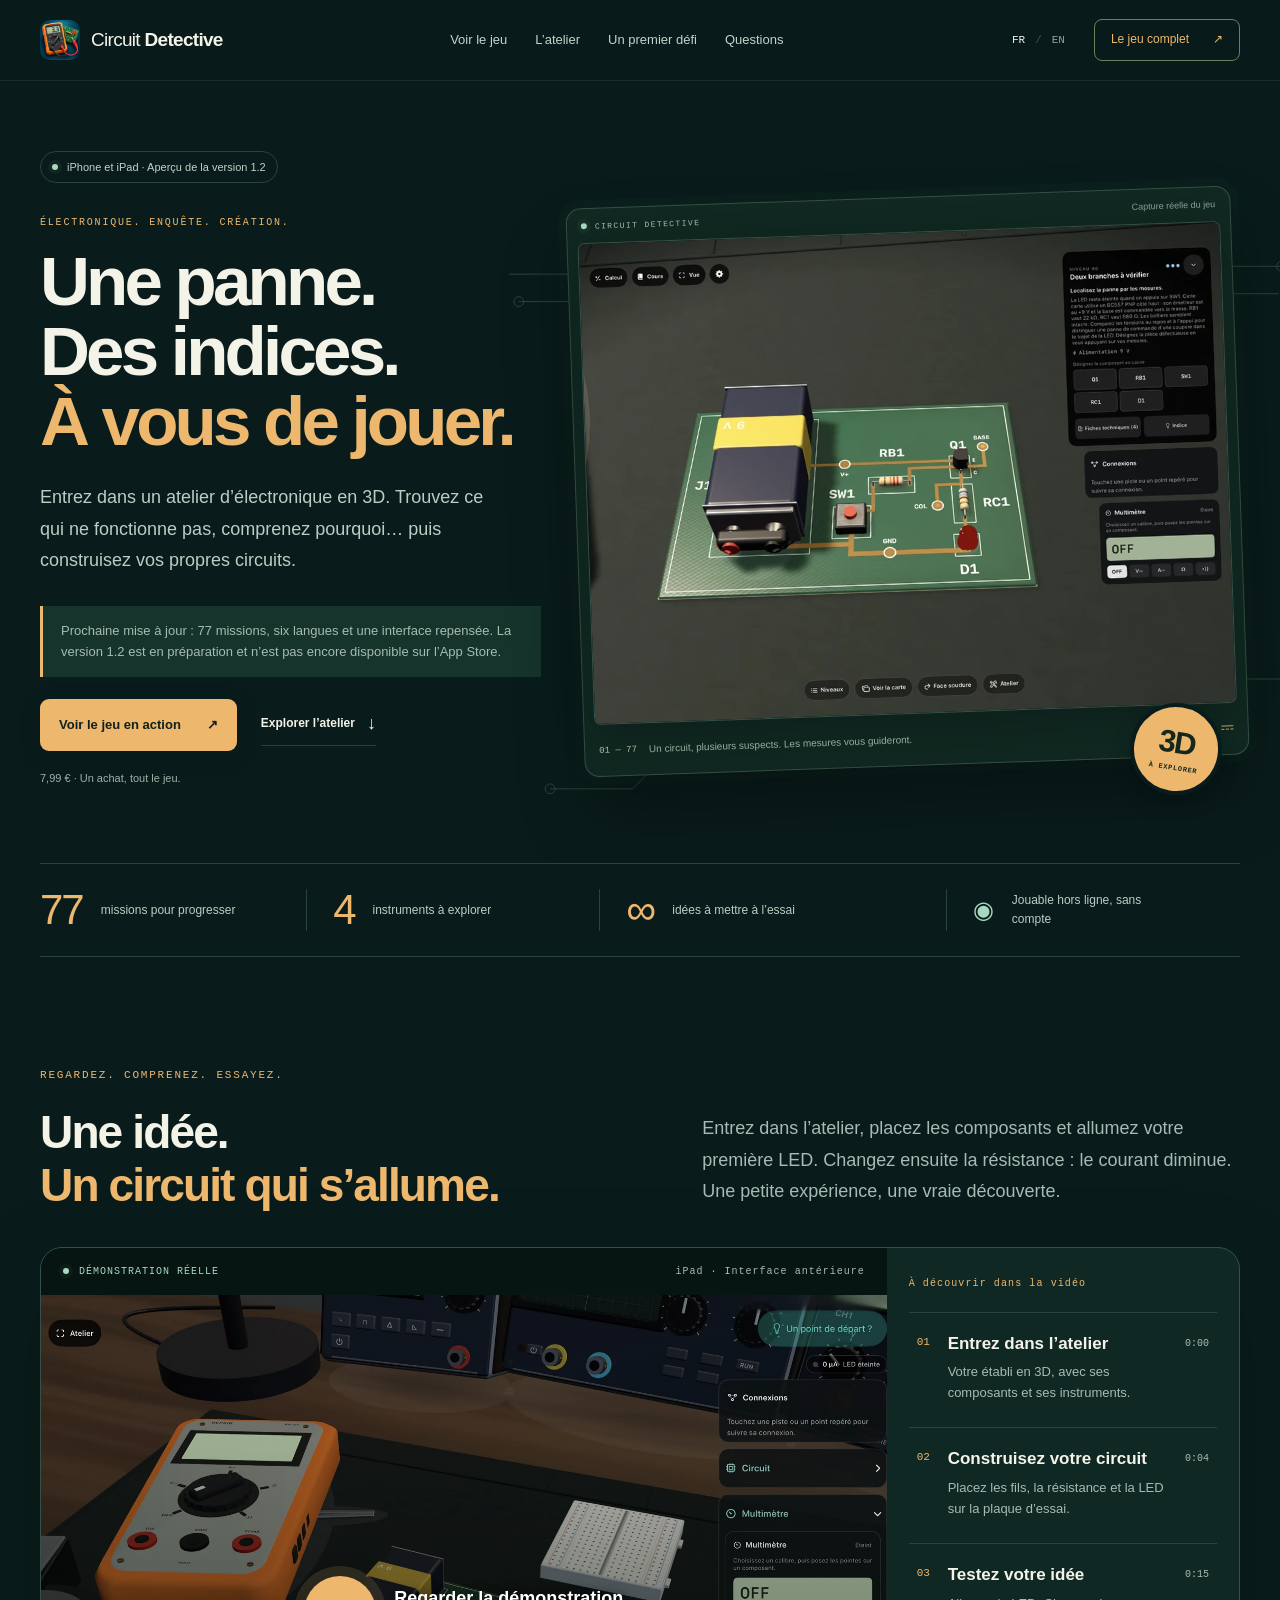
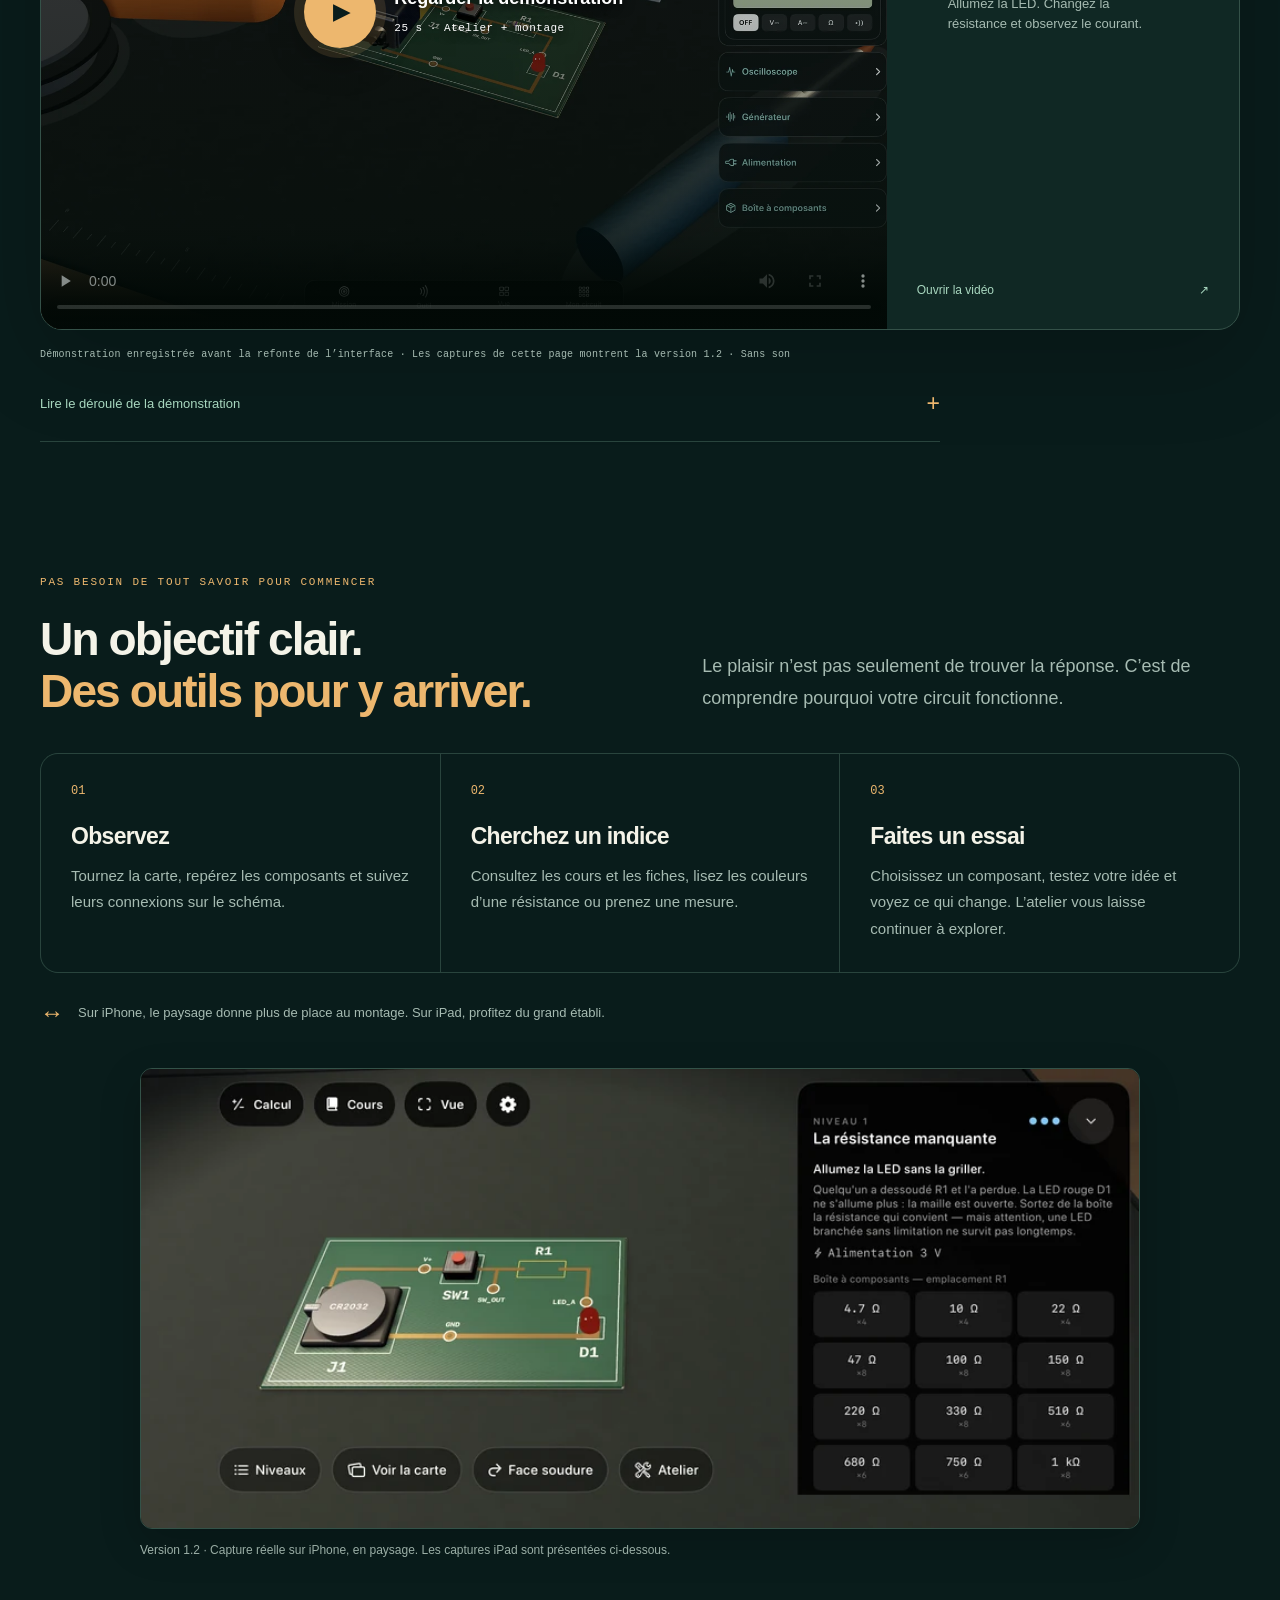
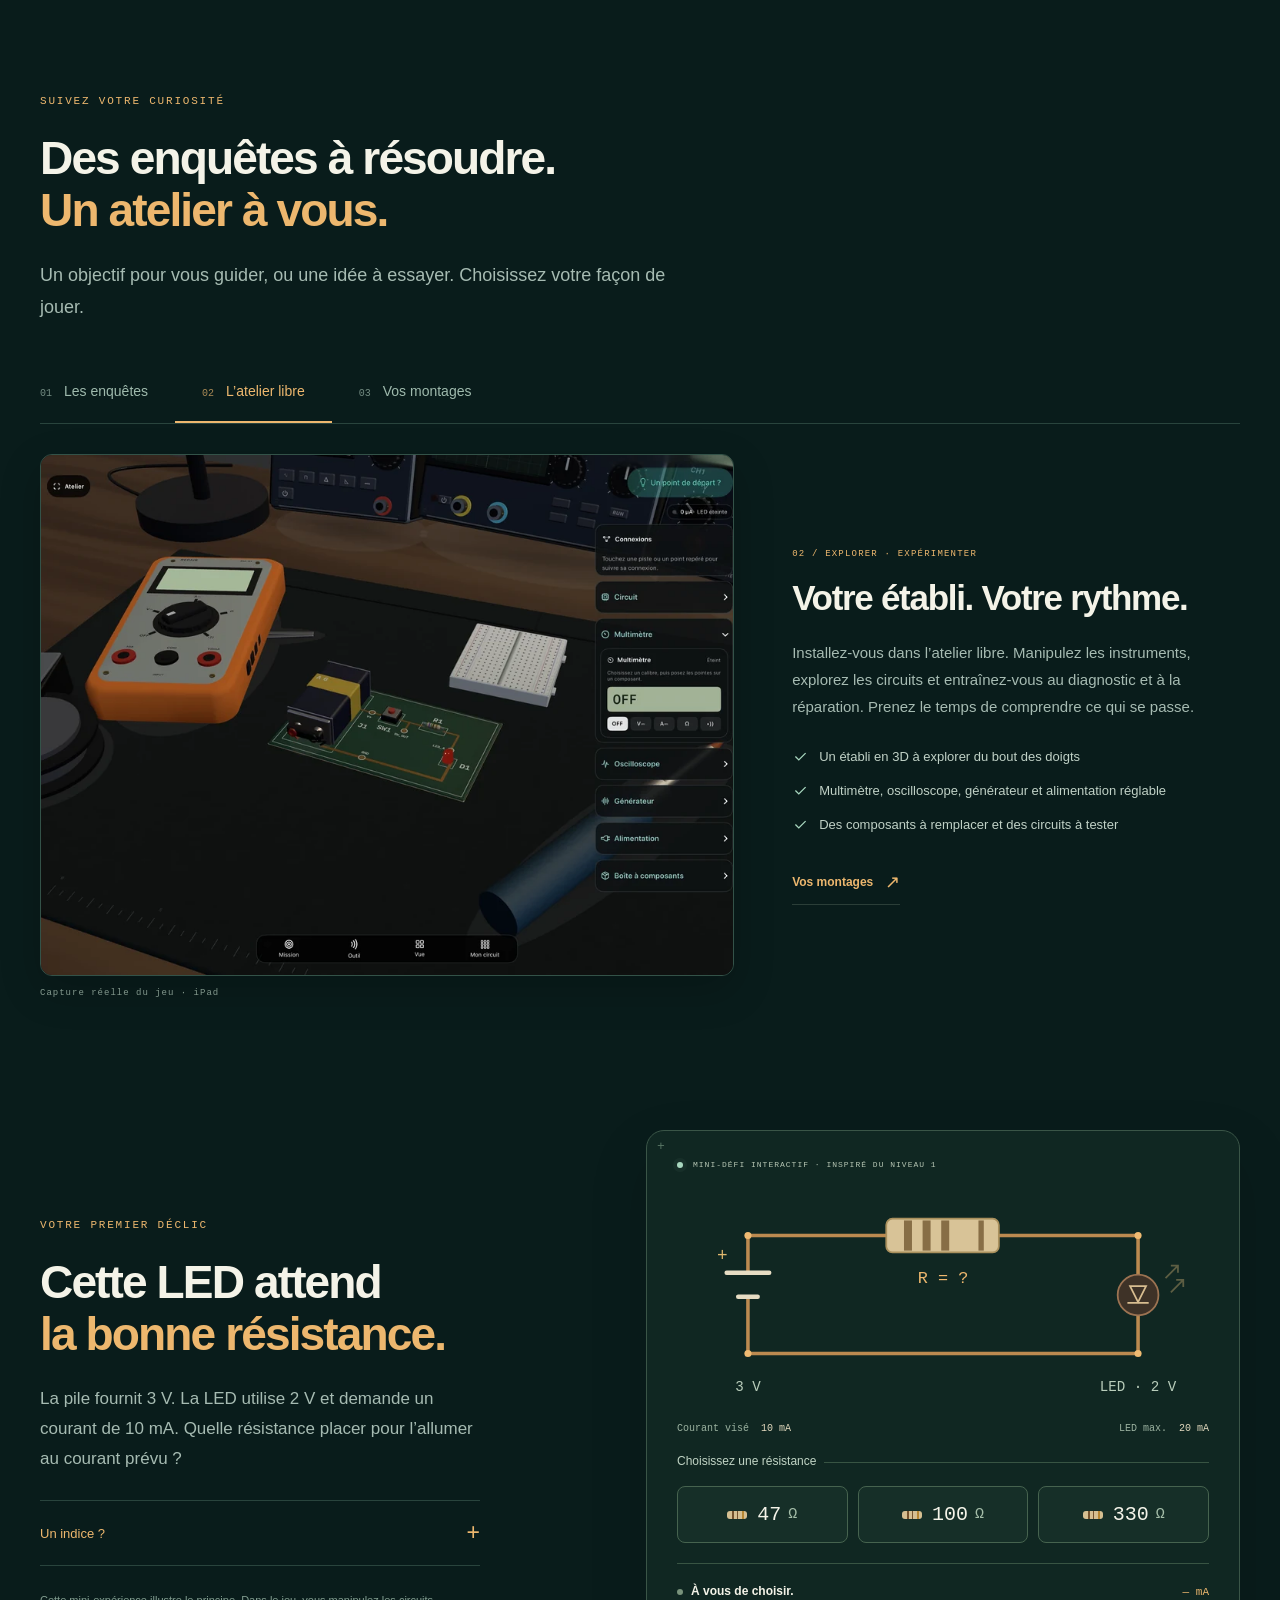
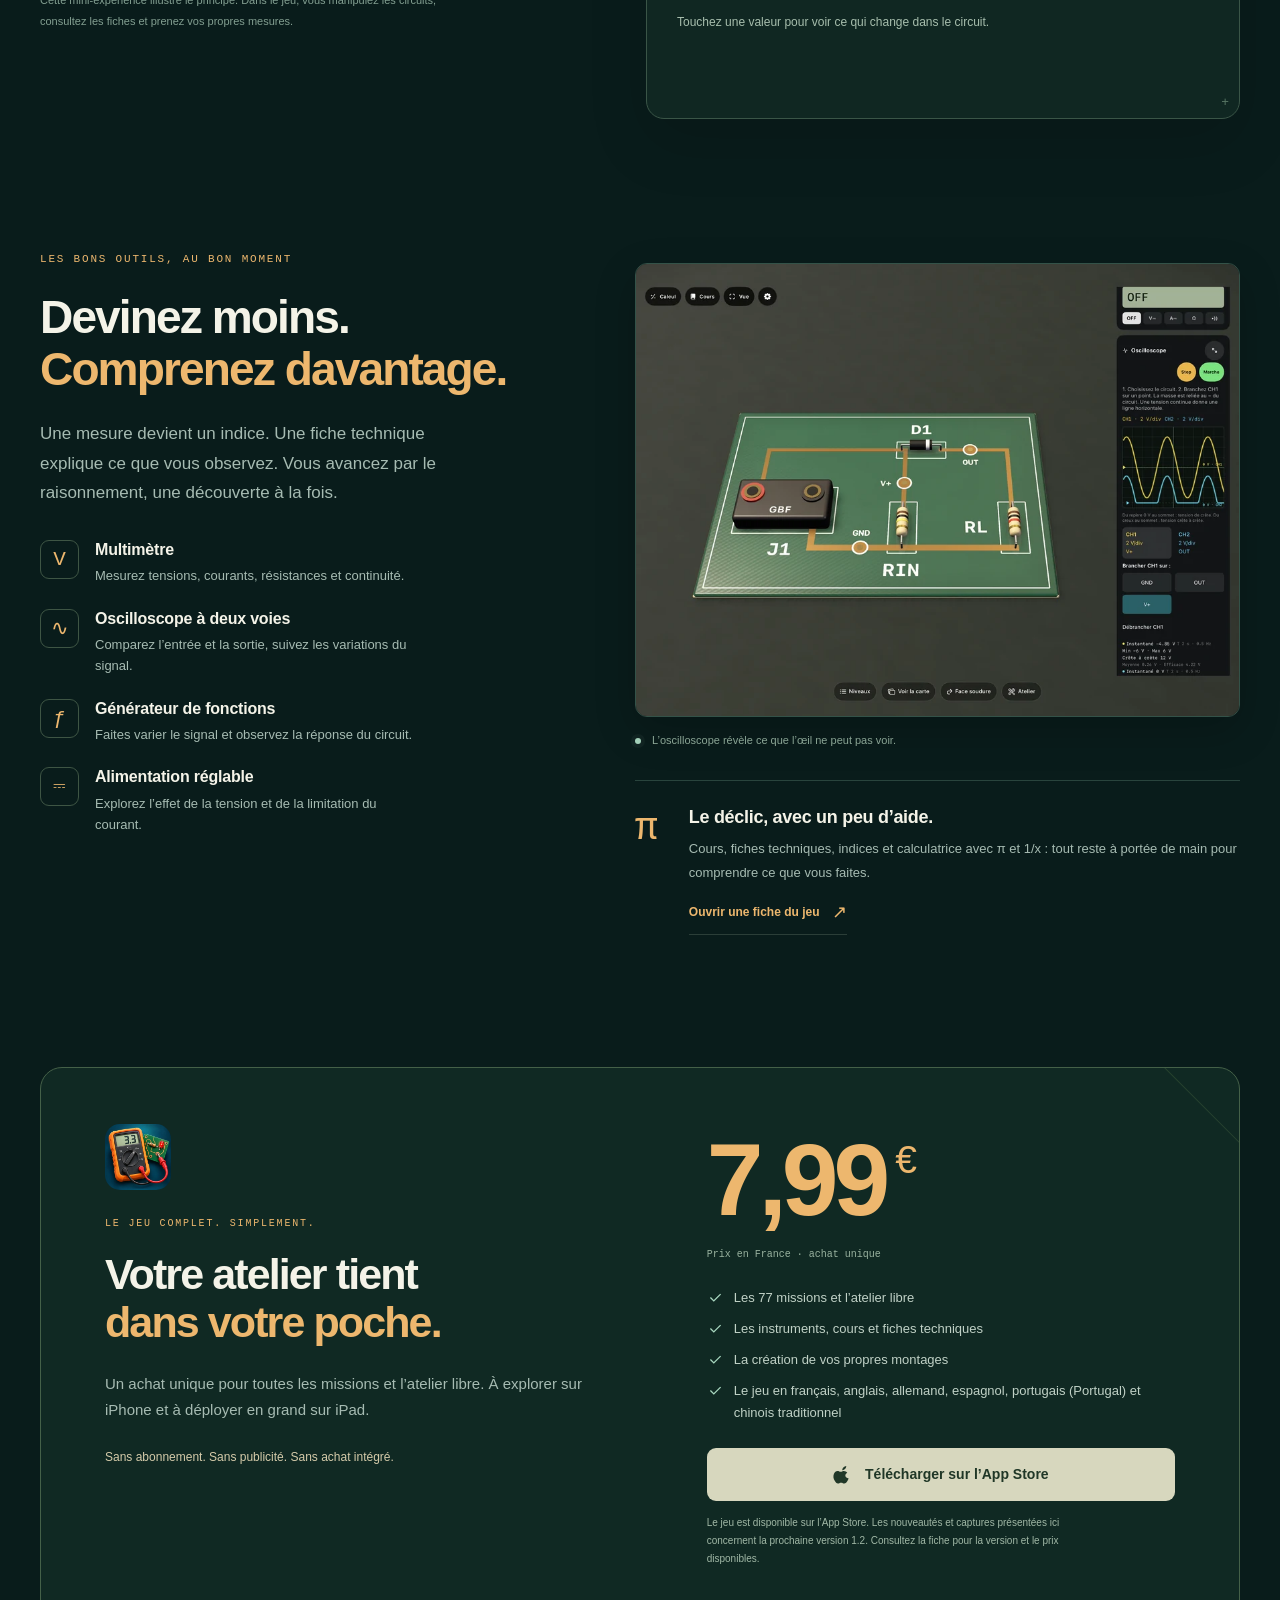
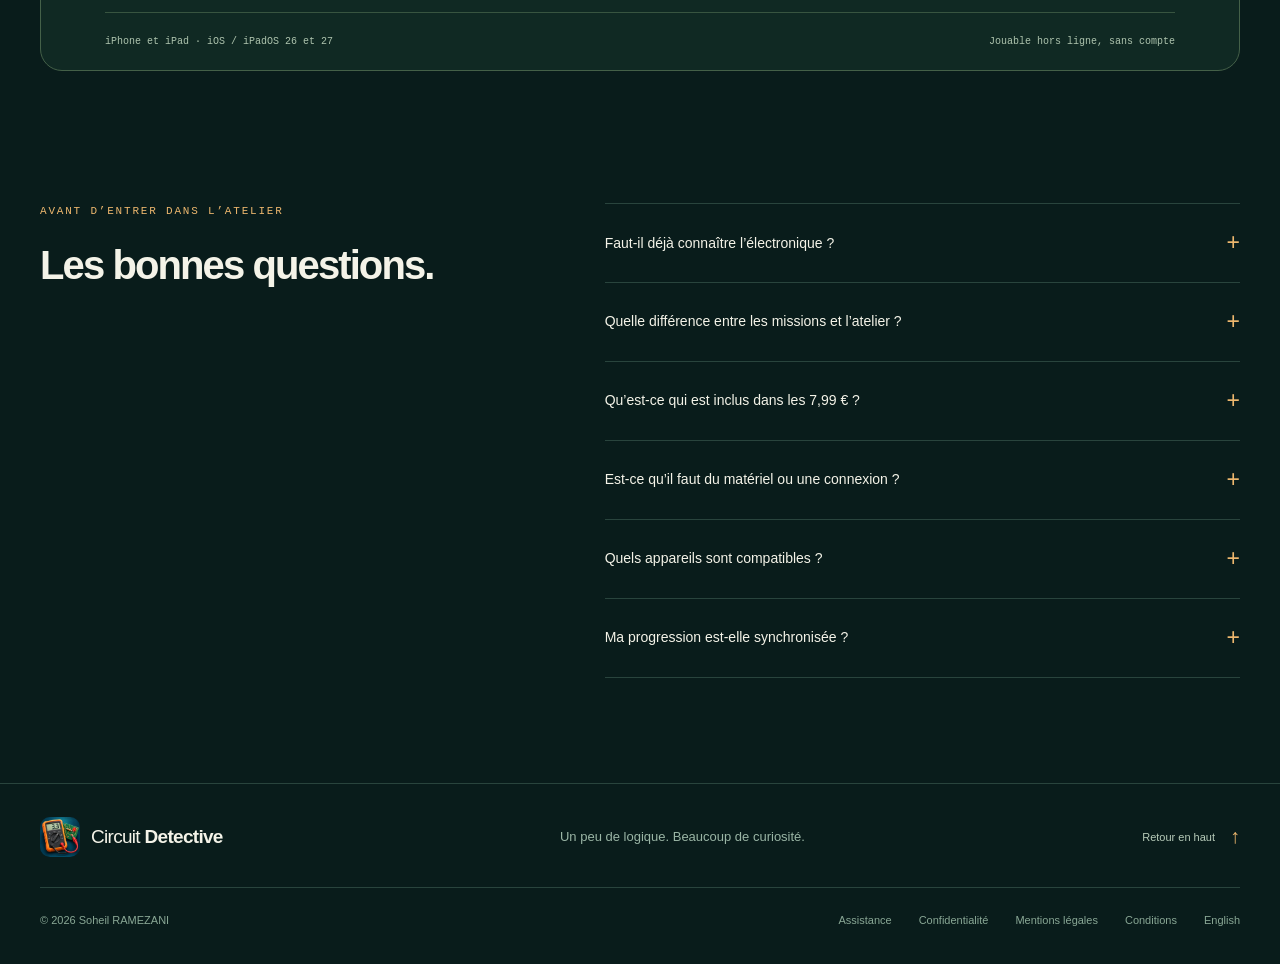
==== commit 25b5caf1: "Refresh site for version 1.2 with native iPhone and iPad captures" ====
--- a/index.html
+++ b/index.html
@@ -1,17 +1,17 @@
 <!doctype html>
-<html lang="fr"><head><meta charset="utf-8"><meta name="viewport" content="width=device-width, initial-scale=1"><meta name="theme-color" content="#091c1b"><meta name="description" content="76 missions, un atelier 3D et vos propres circuits. Découvrez Circuit Detective pour iPhone et iPad : un achat unique à 7,99 €, sans publicité ni abonnement."><meta property="og:title" content="Circuit Detective — Le jeu d’électronique qui éveille votre curiosité"><meta property="og:description" content="76 missions, un atelier 3D et vos propres circuits. Découvrez Circuit Detective pour iPhone et iPad : un achat unique à 7,99 €, sans publicité ni abonnement."><meta property="og:type" content="website"><link rel="canonical" href="https://xerxex52.github.io/Circuit-Detective/"><meta property="og:url" content="https://xerxex52.github.io/Circuit-Detective/"><meta property="og:image" content="https://xerxex52.github.io/Circuit-Detective/assets/fr-gameplay-poster.webp"><meta property="og:locale" content="fr_FR"><title>Circuit Detective — Le jeu d’électronique qui éveille votre curiosité</title><link rel="alternate" hreflang="fr" href="index.html"><link rel="alternate" hreflang="en" href="en/index.html"><link rel="icon" href="assets/favicon.png"><link rel="stylesheet" href="style.css"><script src="site.js" defer></script></head>
+<html lang="fr"><head><meta charset="utf-8"><meta name="viewport" content="width=device-width, initial-scale=1"><meta name="theme-color" content="#091c1b"><meta name="description" content="Aperçu de la version 1.2 : 77 missions, un atelier 3D et vos propres circuits. Découvrez Circuit Detective pour iPhone et iPad : un achat unique à 7,99 €, sans publicité ni abonnement."><meta property="og:title" content="Circuit Detective — Le jeu d’électronique qui éveille votre curiosité"><meta property="og:description" content="Aperçu de la version 1.2 : 77 missions, un atelier 3D et vos propres circuits. Découvrez Circuit Detective pour iPhone et iPad : un achat unique à 7,99 €, sans publicité ni abonnement."><meta property="og:type" content="website"><link rel="canonical" href="https://xerxex52.github.io/Circuit-Detective/"><meta property="og:url" content="https://xerxex52.github.io/Circuit-Detective/"><meta property="og:image" content="https://xerxex52.github.io/Circuit-Detective/assets/fr-gameplay-poster.webp?rev=1.2-r2"><meta property="og:locale" content="fr_FR"><title>Circuit Detective — Le jeu d’électronique qui éveille votre curiosité</title><link rel="alternate" hreflang="fr" href="index.html"><link rel="alternate" hreflang="en" href="en/index.html"><link rel="icon" href="assets/favicon.png"><link rel="stylesheet" href="style.css"><script src="site.js" defer></script></head>
 <body id="top"><noscript><style>.tab-bar,.film-chapters{display:none}.showcase-panel[hidden]{display:grid!important}.showcase-panel{margin-top:44px}.resistor-picker,.demo-feedback,.demo-reset{display:none}</style></noscript><a class="skip" href="#main">Aller au contenu</a>
 <header class="site-header"><div class="nav-shell"><a class="brand" href="#top"><img src="assets/icon.webp" alt="" width="40" height="40"><span>Circuit <b>Detective</b></span></a><nav id="navigation" aria-label="Navigation principale"><a href="#film">Voir le jeu</a><a href="#atelier">L’atelier</a><a href="#defi">Un premier défi</a><a href="#faq">Questions</a></nav><div class="header-actions"><div class="languages" aria-label="Choisir la langue"><a href="index.html" lang="fr" hreflang="fr" aria-current="page">FR</a><span>/</span><a href="en/index.html" lang="en" hreflang="en" >EN</a></div><a class="nav-cta" href="#inclus">Le jeu complet<span aria-hidden="true">↗</span></a><button class="menu-toggle" aria-label="Ouvrir le menu" aria-expanded="false" aria-controls="navigation"><span></span><span></span></button></div></div></header>
 <main id="main">
-<section class="hero section-shell"><div class="hero-copy"><div class="availability"><span></span>Disponible sur iPhone et iPad</div><p class="eyebrow">ÉLECTRONIQUE. ENQUÊTE. CRÉATION.</p><h1>Une panne.<br>Des indices.<br><em>À vous de jouer.</em></h1><p class="lead">Entrez dans un atelier d’électronique en 3D. Trouvez ce qui ne fonctionne pas, comprenez pourquoi… puis construisez vos propres circuits.</p><div class="hero-actions"><a class="button primary" href="#film">Voir le jeu en action<span aria-hidden="true">↗</span></a><a class="text-link" href="#atelier">Explorer l’atelier<span aria-hidden="true">↓</span></a></div><p class="price-note">7,99 € · Un achat, tout le jeu.</p></div><div class="hero-visual"><svg class="hero-traces" viewBox="0 0 800 720" fill="none" aria-hidden="true"><path d="M0 145h104l48-48h356l40 40h240M10 173h104l48-48h338l40 40h245M42 670h84l54-54h306l58-58h245"/><circle cx="10" cy="173" r="5"/><circle cx="42" cy="670" r="5"/><circle cx="788" cy="137" r="5"/></svg><div class="device-mat"><div class="device-top"><span class="signal-dot"></span><span>CIRCUIT DETECTIVE</span><span class="real-label">Capture réelle du jeu</span></div><button class="screenshot hero-screen" type="button" data-lightbox="assets/fr-case-1600.webp" data-caption="Mission de diagnostic avec une carte électronique, une pile, un transistor et une LED." aria-label="Agrandir la capture"><img src="assets/fr-case-1600.webp" srcset="assets/fr-case-900.webp 900w, assets/fr-case-1600.webp 1600w" sizes="(max-width: 760px) calc(100vw - 40px), (max-width: 1100px) 85vw, 760px" width="1600" height="1200" alt="Mission de diagnostic avec une carte électronique, une pile, un transistor et une LED." loading="eager" decoding="async" fetchpriority="high"><span class="zoom-mark" aria-hidden="true">↗</span></button><div class="device-bottom"><span>01 — 76</span><p>Un circuit, plusieurs suspects. Les mesures vous guideront.</p><span aria-hidden="true">⎓</span></div></div><div class="hero-stamp" aria-hidden="true"><span>3D</span><small>À EXPLORER</small></div></div></section>
-<div class="section-shell"><div class="stat-strip"><div><strong>76</strong><span>missions pour progresser</span></div><div><strong>4</strong><span>instruments à explorer</span></div><div><strong>∞</strong><span>idées à mettre à l’essai</span></div><div class="stat-promise"><span class="tiny-icon" aria-hidden="true">◉</span><span>Jouable hors ligne, sans compte</span></div></div></div>
-<section class="film-section section-shell section-space" id="film" aria-labelledby="film-title"><div class="film-heading"><div><p class="eyebrow">REGARDEZ. COMPRENEZ. ESSAYEZ.</p><h2 id="film-title">Une idée.<br><em>Un circuit qui s’allume.</em></h2></div><p class="section-intro">Entrez dans l’atelier, placez les composants et allumez votre première LED. Changez ensuite la résistance : le courant diminue. Une petite expérience, une vraie découverte.</p></div><div class="film-stage"><div class="film-screen"><div class="film-topline"><span><i class="signal-dot" aria-hidden="true"></i>DÉMONSTRATION RÉELLE</span><span>Enregistrée sur le simulateur iPad</span></div><div class="video-frame"><video id="gameplay" controls playsinline preload="none" poster="assets/fr-gameplay-poster.webp" width="1600" height="1200" aria-label="Regarder la démonstration"><source src="assets/fr-gameplay.mp4" type="video/mp4"><track kind="captions" src="assets/fr-gameplay.vtt" srclang="fr" label="Explications en français" default><p><a href="assets/fr-gameplay.mp4">Ouvrir la vidéo</a></p></video><button class="film-play" type="button" aria-label="Regarder la démonstration" hidden><span class="play-disc" aria-hidden="true">▶</span><span>Regarder la démonstration<small>25 s · Atelier + montage</small></span></button></div></div><div class="film-chapters"><p class="eyebrow">À découvrir dans la vidéo</p><button class="film-chapter" data-seek="0.00" type="button"><span class="chapter-index">01</span><span><strong>Entrez dans l’atelier</strong><span>Votre établi en 3D, avec ses composants et ses instruments.</span></span><span class="chapter-time">0:00</span></button><button class="film-chapter" data-seek="4.30" type="button"><span class="chapter-index">02</span><span><strong>Construisez votre circuit</strong><span>Placez les fils, la résistance et la LED sur la plaque d’essai.</span></span><span class="chapter-time">0:04</span></button><button class="film-chapter" data-seek="15.15" type="button"><span class="chapter-index">03</span><span><strong>Testez votre idée</strong><span>Allumez la LED. Changez la résistance et observez le courant.</span></span><span class="chapter-time">0:15</span></button><a class="film-download" href="assets/fr-gameplay.mp4">Ouvrir la vidéo<span aria-hidden="true">↗</span></a></div></div><p class="film-caption">Interface réelle du jeu · Séquence enregistrée sur simulateur · Sans son</p><details class="film-transcript"><summary>Lire le déroulé de la démonstration<span aria-hidden="true">+</span></summary><div><p>L’atelier libre offre un établi en 3D, avec la carte et les instruments. On peut en explorer les différents points de vue.</p><p>Sur la plaque d’essai, la séquence place un fil, une résistance de 330 Ω, une LED et un fil de retour. L’alimentation 5 V allume la LED. Remplacer la résistance par 1 kΩ réduit le courant : un changement visible dans le diagnostic du montage.</p></div></details></section>
-<section class="first-steps section-shell section-space"><div class="film-heading"><div><p class="eyebrow">PAS BESOIN DE TOUT SAVOIR POUR COMMENCER</p><h2>Un objectif clair.<br><em>Des outils pour y arriver.</em></h2></div><p class="section-intro">Le plaisir n’est pas seulement de trouver la réponse. C’est de comprendre pourquoi votre circuit fonctionne.</p></div><div class="steps-grid"><article><span class="step-number" aria-hidden="true">01</span><h3>Observez</h3><p>Tournez la carte, repérez les composants et suivez leurs connexions sur le schéma.</p></article><article><span class="step-number" aria-hidden="true">02</span><h3>Cherchez un indice</h3><p>Consultez les cours et les fiches, lisez les couleurs d’une résistance ou prenez une mesure.</p></article><article><span class="step-number" aria-hidden="true">03</span><h3>Faites un essai</h3><p>Choisissez un composant, testez votre idée et voyez ce qui change. L’atelier vous laisse continuer à explorer.</p></article></div><p class="device-tip"><span aria-hidden="true">↔</span>Sur iPhone, le paysage donne plus de place au montage. Sur iPad, profitez du grand établi.</p></section>
-<section class="experience section-shell section-space" id="experience"><div class="section-heading"><p class="eyebrow">SUIVEZ VOTRE CURIOSITÉ</p><h2>Des enquêtes à résoudre.<br><em>Un atelier à vous.</em></h2><p class="section-intro">Un objectif pour vous guider, ou une idée à essayer. Choisissez votre façon de jouer.</p></div><div id="atelier" class="showcase"><div class="tab-bar" role="tablist" aria-label="Les modes de jeu"><button id="tab-0" role="tab" aria-selected="false" aria-controls="panel-0" tabindex="-1" data-tab="0"><span class="tab-number">01</span>Les enquêtes</button><button id="tab-1" role="tab" aria-selected="true" aria-controls="panel-1" tabindex="0" data-tab="1"><span class="tab-number">02</span>L’atelier libre</button><button id="tab-2" role="tab" aria-selected="false" aria-controls="panel-2" tabindex="-1" data-tab="2"><span class="tab-number">03</span>Vos montages</button></div><div class="showcase-panel" id="panel-0" role="tabpanel" aria-labelledby="tab-0" tabindex="0" hidden><div class="panel-photo"><button class="screenshot " type="button" data-lightbox="assets/fr-case-1600.webp" data-caption="Une mission du jeu montrant une carte électronique à diagnostiquer." aria-label="Agrandir la capture"><img src="assets/fr-case-1600.webp" srcset="assets/fr-case-900.webp 900w, assets/fr-case-1600.webp 1600w" sizes="(max-width: 760px) calc(100vw - 40px), (max-width: 1100px) 85vw, 760px" width="1600" height="1200" alt="Une mission du jeu montrant une carte électronique à diagnostiquer." loading="lazy" decoding="async" ><span class="zoom-mark" aria-hidden="true">↗</span></button><span class="photo-meta">Capture réelle du jeu · iPad</span></div><div class="panel-copy"><p class="eyebrow">01 / OBSERVER · MESURER · DÉDUIRE</p><h3>La réponse est dans le circuit.</h3><p>Une LED qui reste éteinte. Une tension inattendue. Un signal qui a changé. Examinez la carte sous tous les angles et utilisez les mesures pour départager les suspects.</p><ul class="check-list"><li><svg viewBox="0 0 20 20" aria-hidden="true"><path d="m4 10 4 4 8-8"/></svg><span>75 missions progressives et un défi de soudure facultatif</span></li><li><svg viewBox="0 0 20 20" aria-hidden="true"><path d="m4 10 4 4 8-8"/></svg><span>Des résistances et LED aux diodes, condensateurs et transistors</span></li><li><svg viewBox="0 0 20 20" aria-hidden="true"><path d="m4 10 4 4 8-8"/></svg><span>Trois nouvelles enquêtes : mesurez, identifiez la panne et vérifiez la réparation</span></li><li><svg viewBox="0 0 20 20" aria-hidden="true"><path d="m4 10 4 4 8-8"/></svg><span>Des indices quand vous avez besoin d’un coup de pouce</span></li></ul><button class="text-link" data-select-tab="2">Vos montages<span aria-hidden="true">↗</span></button></div></div><div class="showcase-panel" id="panel-1" role="tabpanel" aria-labelledby="tab-1" tabindex="0" ><div class="panel-photo"><button class="screenshot " type="button" data-lightbox="assets/fr-workshop-1600.webp" data-caption="Atelier 3D avec multimètre, plaque d’essai, circuit, oscilloscope et fer à souder." aria-label="Agrandir la capture"><img src="assets/fr-workshop-1600.webp" srcset="assets/fr-workshop-900.webp 900w, assets/fr-workshop-1600.webp 1600w" sizes="(max-width: 760px) calc(100vw - 40px), (max-width: 1100px) 85vw, 760px" width="1600" height="1200" alt="Atelier 3D avec multimètre, plaque d’essai, circuit, oscilloscope et fer à souder." loading="lazy" decoding="async" ><span class="zoom-mark" aria-hidden="true">↗</span></button><span class="photo-meta">Capture réelle du jeu · iPad</span></div><div class="panel-copy"><p class="eyebrow">02 / EXPLORER · EXPÉRIMENTER</p><h3>Votre établi. Votre rythme.</h3><p>Installez-vous dans l’atelier libre. Manipulez les instruments, explorez les circuits et entraînez-vous au diagnostic et à la réparation. Prenez le temps de comprendre ce qui se passe.</p><ul class="check-list"><li><svg viewBox="0 0 20 20" aria-hidden="true"><path d="m4 10 4 4 8-8"/></svg><span>Un établi en 3D à explorer du bout des doigts</span></li><li><svg viewBox="0 0 20 20" aria-hidden="true"><path d="m4 10 4 4 8-8"/></svg><span>Multimètre, oscilloscope, générateur et alimentation réglable</span></li><li><svg viewBox="0 0 20 20" aria-hidden="true"><path d="m4 10 4 4 8-8"/></svg><span>Des composants à remplacer et des circuits à tester</span></li></ul><button class="text-link" data-select-tab="2">Vos montages<span aria-hidden="true">↗</span></button></div></div><div class="showcase-panel" id="panel-2" role="tabpanel" aria-labelledby="tab-2" tabindex="0" hidden><div class="panel-photo"><button class="screenshot " type="button" data-lightbox="assets/fr-breadboard-1600.webp" data-caption="Plaque d’essai virtuelle avec deux branches, deux résistances et deux LED allumées." aria-label="Agrandir la capture"><img src="assets/fr-breadboard-1600.webp" srcset="assets/fr-breadboard-900.webp 900w, assets/fr-breadboard-1600.webp 1600w" sizes="(max-width: 760px) calc(100vw - 40px), (max-width: 1100px) 85vw, 760px" width="1600" height="1200" alt="Plaque d’essai virtuelle avec deux branches, deux résistances et deux LED allumées." loading="lazy" decoding="async" ><span class="zoom-mark" aria-hidden="true">↗</span></button><span class="photo-meta">Capture réelle du jeu · iPad</span></div><div class="panel-copy"><p class="eyebrow">03 / IMAGINER · CONSTRUIRE · TESTER</p><h3>Et si ce circuit était le vôtre ?</h3><p>Placez les composants sur la plaque d’essai, reliez les fils, puis mettez sous tension. Modifiez votre montage et observez comment son comportement évolue.</p><ul class="check-list"><li><svg viewBox="0 0 20 20" aria-hidden="true"><path d="m4 10 4 4 8-8"/></svg><span>Des exemples modifiables pour trouver votre point de départ</span></li><li><svg viewBox="0 0 20 20" aria-hidden="true"><path d="m4 10 4 4 8-8"/></svg><span>Fils, résistances, LED, diodes, condensateurs et interrupteurs</span></li><li><svg viewBox="0 0 20 20" aria-hidden="true"><path d="m4 10 4 4 8-8"/></svg><span>Vos montages conservés sur votre appareil</span></li></ul><a class="text-link" href="#atelier">Explorer l’atelier<span aria-hidden="true">↓</span></a></div></div></div></section>
+<section class="hero section-shell"><div class="hero-copy"><div class="availability"><span></span>iPhone et iPad · Aperçu de la version 1.2</div><p class="eyebrow">ÉLECTRONIQUE. ENQUÊTE. CRÉATION.</p><h1>Une panne.<br>Des indices.<br><em>À vous de jouer.</em></h1><p class="lead">Entrez dans un atelier d’électronique en 3D. Trouvez ce qui ne fonctionne pas, comprenez pourquoi… puis construisez vos propres circuits.</p><p class="release-preview">Prochaine mise à jour : 77 missions, six langues et une interface repensée. La version 1.2 est en préparation et n’est pas encore disponible sur l’App Store.</p><div class="hero-actions"><a class="button primary" href="#film">Voir le jeu en action<span aria-hidden="true">↗</span></a><a class="text-link" href="#atelier">Explorer l’atelier<span aria-hidden="true">↓</span></a></div><p class="price-note">7,99 € · Un achat, tout le jeu.</p></div><div class="hero-visual"><svg class="hero-traces" viewBox="0 0 800 720" fill="none" aria-hidden="true"><path d="M0 145h104l48-48h356l40 40h240M10 173h104l48-48h338l40 40h245M42 670h84l54-54h306l58-58h245"/><circle cx="10" cy="173" r="5"/><circle cx="42" cy="670" r="5"/><circle cx="788" cy="137" r="5"/></svg><div class="device-mat"><div class="device-top"><span class="signal-dot"></span><span>CIRCUIT DETECTIVE</span><span class="real-label">Capture réelle du jeu</span></div><button class="screenshot hero-screen" type="button" data-lightbox="assets/fr-case-1600.webp?rev=1.2-r2" data-caption="Mission de diagnostic avec une carte électronique, une pile, un transistor et une LED." aria-label="Agrandir la capture"><img src="assets/fr-case-1600.webp?rev=1.2-r2" srcset="assets/fr-case-900.webp?rev=1.2-r2 900w, assets/fr-case-1600.webp?rev=1.2-r2 1600w" sizes="(max-width: 760px) calc(100vw - 40px), (max-width: 1100px) 85vw, 760px" width="1600" height="1200" alt="Mission de diagnostic avec une carte électronique, une pile, un transistor et une LED." loading="eager" decoding="async" fetchpriority="high"><span class="zoom-mark" aria-hidden="true">↗</span></button><div class="device-bottom"><span>01 — 77</span><p>Un circuit, plusieurs suspects. Les mesures vous guideront.</p><span aria-hidden="true">⎓</span></div></div><div class="hero-stamp" aria-hidden="true"><span>3D</span><small>À EXPLORER</small></div></div></section>
+<div class="section-shell"><div class="stat-strip"><div><strong>77</strong><span>missions pour progresser</span></div><div><strong>4</strong><span>instruments à explorer</span></div><div><strong>∞</strong><span>idées à mettre à l’essai</span></div><div class="stat-promise"><span class="tiny-icon" aria-hidden="true">◉</span><span>Jouable hors ligne, sans compte</span></div></div></div>
+<section class="film-section section-shell section-space" id="film" aria-labelledby="film-title"><div class="film-heading"><div><p class="eyebrow">REGARDEZ. COMPRENEZ. ESSAYEZ.</p><h2 id="film-title">Une idée.<br><em>Un circuit qui s’allume.</em></h2></div><p class="section-intro">Entrez dans l’atelier, placez les composants et allumez votre première LED. Changez ensuite la résistance : le courant diminue. Une petite expérience, une vraie découverte.</p></div><div class="film-stage"><div class="film-screen"><div class="film-topline"><span><i class="signal-dot" aria-hidden="true"></i>DÉMONSTRATION RÉELLE</span><span>iPad · Interface antérieure</span></div><div class="video-frame"><video id="gameplay" controls playsinline preload="none" poster="assets/fr-gameplay-poster.webp?rev=1.2-r2" width="1600" height="1200" aria-label="Regarder la démonstration"><source src="assets/fr-gameplay.mp4" type="video/mp4"><track kind="captions" src="assets/fr-gameplay.vtt" srclang="fr" label="Explications en français" default><p><a href="assets/fr-gameplay.mp4">Ouvrir la vidéo</a></p></video><button class="film-play" type="button" aria-label="Regarder la démonstration" hidden><span class="play-disc" aria-hidden="true">▶</span><span>Regarder la démonstration<small>25 s · Atelier + montage</small></span></button></div></div><div class="film-chapters"><p class="eyebrow">À découvrir dans la vidéo</p><button class="film-chapter" data-seek="0.00" type="button"><span class="chapter-index">01</span><span><strong>Entrez dans l’atelier</strong><span>Votre établi en 3D, avec ses composants et ses instruments.</span></span><span class="chapter-time">0:00</span></button><button class="film-chapter" data-seek="4.30" type="button"><span class="chapter-index">02</span><span><strong>Construisez votre circuit</strong><span>Placez les fils, la résistance et la LED sur la plaque d’essai.</span></span><span class="chapter-time">0:04</span></button><button class="film-chapter" data-seek="15.15" type="button"><span class="chapter-index">03</span><span><strong>Testez votre idée</strong><span>Allumez la LED. Changez la résistance et observez le courant.</span></span><span class="chapter-time">0:15</span></button><a class="film-download" href="assets/fr-gameplay.mp4">Ouvrir la vidéo<span aria-hidden="true">↗</span></a></div></div><p class="film-caption">Démonstration enregistrée avant la refonte de l’interface · Les captures de cette page montrent la version 1.2 · Sans son</p><details class="film-transcript"><summary>Lire le déroulé de la démonstration<span aria-hidden="true">+</span></summary><div><p>L’atelier libre offre un établi en 3D, avec la carte et les instruments. On peut en explorer les différents points de vue.</p><p>Sur la plaque d’essai, la séquence place un fil, une résistance de 330 Ω, une LED et un fil de retour. L’alimentation 5 V allume la LED. Remplacer la résistance par 1 kΩ réduit le courant : un changement visible dans le diagnostic du montage.</p></div></details></section>
+<section class="first-steps section-shell section-space"><div class="film-heading"><div><p class="eyebrow">PAS BESOIN DE TOUT SAVOIR POUR COMMENCER</p><h2>Un objectif clair.<br><em>Des outils pour y arriver.</em></h2></div><p class="section-intro">Le plaisir n’est pas seulement de trouver la réponse. C’est de comprendre pourquoi votre circuit fonctionne.</p></div><div class="steps-grid"><article><span class="step-number" aria-hidden="true">01</span><h3>Observez</h3><p>Tournez la carte, repérez les composants et suivez leurs connexions sur le schéma.</p></article><article><span class="step-number" aria-hidden="true">02</span><h3>Cherchez un indice</h3><p>Consultez les cours et les fiches, lisez les couleurs d’une résistance ou prenez une mesure.</p></article><article><span class="step-number" aria-hidden="true">03</span><h3>Faites un essai</h3><p>Choisissez un composant, testez votre idée et voyez ce qui change. L’atelier vous laisse continuer à explorer.</p></article></div><p class="device-tip"><span aria-hidden="true">↔</span>Sur iPhone, le paysage donne plus de place au montage. Sur iPad, profitez du grand établi.</p><figure class="phone-preview"><button class="screenshot " type="button" data-lightbox="assets/fr-iphone-1600.webp?rev=1.2-r2" data-caption="Nouvelle interface sur iPhone : boutons alignés et panneau de mission à droite." aria-label="Agrandir la capture"><img src="assets/fr-iphone-1600.webp?rev=1.2-r2" srcset="assets/fr-iphone-900.webp?rev=1.2-r2 900w, assets/fr-iphone-1600.webp?rev=1.2-r2 1600w" sizes="(max-width: 760px) calc(100vw - 40px), (max-width: 1100px) 85vw, 760px" width="1600" height="736" alt="Nouvelle interface sur iPhone : boutons alignés et panneau de mission à droite." loading="lazy" decoding="async" ><span class="zoom-mark" aria-hidden="true">↗</span></button><figcaption>Version 1.2 · Capture réelle sur iPhone, en paysage. Les captures iPad sont présentées ci-dessous.</figcaption></figure></section>
+<section class="experience section-shell section-space" id="experience"><div class="section-heading"><p class="eyebrow">SUIVEZ VOTRE CURIOSITÉ</p><h2>Des enquêtes à résoudre.<br><em>Un atelier à vous.</em></h2><p class="section-intro">Un objectif pour vous guider, ou une idée à essayer. Choisissez votre façon de jouer.</p></div><div id="atelier" class="showcase"><div class="tab-bar" role="tablist" aria-label="Les modes de jeu"><button id="tab-0" role="tab" aria-selected="false" aria-controls="panel-0" tabindex="-1" data-tab="0"><span class="tab-number">01</span>Les enquêtes</button><button id="tab-1" role="tab" aria-selected="true" aria-controls="panel-1" tabindex="0" data-tab="1"><span class="tab-number">02</span>L’atelier libre</button><button id="tab-2" role="tab" aria-selected="false" aria-controls="panel-2" tabindex="-1" data-tab="2"><span class="tab-number">03</span>Vos montages</button></div><div class="showcase-panel" id="panel-0" role="tabpanel" aria-labelledby="tab-0" tabindex="0" hidden><div class="panel-photo"><button class="screenshot " type="button" data-lightbox="assets/fr-case-1600.webp?rev=1.2-r2" data-caption="Une mission du jeu montrant une carte électronique à diagnostiquer." aria-label="Agrandir la capture"><img src="assets/fr-case-1600.webp?rev=1.2-r2" srcset="assets/fr-case-900.webp?rev=1.2-r2 900w, assets/fr-case-1600.webp?rev=1.2-r2 1600w" sizes="(max-width: 760px) calc(100vw - 40px), (max-width: 1100px) 85vw, 760px" width="1600" height="1200" alt="Une mission du jeu montrant une carte électronique à diagnostiquer." loading="lazy" decoding="async" ><span class="zoom-mark" aria-hidden="true">↗</span></button><span class="photo-meta">Capture réelle du jeu · iPad</span></div><div class="panel-copy"><p class="eyebrow">01 / OBSERVER · MESURER · DÉDUIRE</p><h3>La réponse est dans le circuit.</h3><p>Une LED qui reste éteinte. Une tension inattendue. Un signal qui a changé. Examinez la carte sous tous les angles et utilisez les mesures pour départager les suspects.</p><ul class="check-list"><li><svg viewBox="0 0 20 20" aria-hidden="true"><path d="m4 10 4 4 8-8"/></svg><span>76 missions progressives et un défi de soudure facultatif</span></li><li><svg viewBox="0 0 20 20" aria-hidden="true"><path d="m4 10 4 4 8-8"/></svg><span>Des résistances et LED aux diodes, condensateurs et transistors</span></li><li><svg viewBox="0 0 20 20" aria-hidden="true"><path d="m4 10 4 4 8-8"/></svg><span>Quatre enquêtes : mesurez, identifiez la panne et vérifiez la réparation</span></li><li><svg viewBox="0 0 20 20" aria-hidden="true"><path d="m4 10 4 4 8-8"/></svg><span>Des indices quand vous avez besoin d’un coup de pouce</span></li></ul><button class="text-link" data-select-tab="2">Vos montages<span aria-hidden="true">↗</span></button></div></div><div class="showcase-panel" id="panel-1" role="tabpanel" aria-labelledby="tab-1" tabindex="0" ><div class="panel-photo"><button class="screenshot " type="button" data-lightbox="assets/fr-workshop-1600.webp?rev=1.2-r2" data-caption="Atelier 3D avec multimètre, plaque d’essai, circuit, oscilloscope et fer à souder." aria-label="Agrandir la capture"><img src="assets/fr-workshop-1600.webp?rev=1.2-r2" srcset="assets/fr-workshop-900.webp?rev=1.2-r2 900w, assets/fr-workshop-1600.webp?rev=1.2-r2 1600w" sizes="(max-width: 760px) calc(100vw - 40px), (max-width: 1100px) 85vw, 760px" width="1600" height="1200" alt="Atelier 3D avec multimètre, plaque d’essai, circuit, oscilloscope et fer à souder." loading="lazy" decoding="async" ><span class="zoom-mark" aria-hidden="true">↗</span></button><span class="photo-meta">Capture réelle du jeu · iPad</span></div><div class="panel-copy"><p class="eyebrow">02 / EXPLORER · EXPÉRIMENTER</p><h3>Votre établi. Votre rythme.</h3><p>Installez-vous dans l’atelier libre. Manipulez les instruments, explorez les circuits et entraînez-vous au diagnostic et à la réparation. Prenez le temps de comprendre ce qui se passe.</p><ul class="check-list"><li><svg viewBox="0 0 20 20" aria-hidden="true"><path d="m4 10 4 4 8-8"/></svg><span>Un établi en 3D à explorer du bout des doigts</span></li><li><svg viewBox="0 0 20 20" aria-hidden="true"><path d="m4 10 4 4 8-8"/></svg><span>Multimètre, oscilloscope, générateur et alimentation réglable</span></li><li><svg viewBox="0 0 20 20" aria-hidden="true"><path d="m4 10 4 4 8-8"/></svg><span>Des composants à remplacer et des circuits à tester</span></li></ul><button class="text-link" data-select-tab="2">Vos montages<span aria-hidden="true">↗</span></button></div></div><div class="showcase-panel" id="panel-2" role="tabpanel" aria-labelledby="tab-2" tabindex="0" hidden><div class="panel-photo"><button class="screenshot " type="button" data-lightbox="assets/fr-breadboard-1600.webp?rev=1.2-r2" data-caption="Plaque d’essai virtuelle avec deux branches, deux résistances et deux LED allumées." aria-label="Agrandir la capture"><img src="assets/fr-breadboard-1600.webp?rev=1.2-r2" srcset="assets/fr-breadboard-900.webp?rev=1.2-r2 900w, assets/fr-breadboard-1600.webp?rev=1.2-r2 1600w" sizes="(max-width: 760px) calc(100vw - 40px), (max-width: 1100px) 85vw, 760px" width="1600" height="1200" alt="Plaque d’essai virtuelle avec deux branches, deux résistances et deux LED allumées." loading="lazy" decoding="async" ><span class="zoom-mark" aria-hidden="true">↗</span></button><span class="photo-meta">Capture réelle du jeu · iPad</span></div><div class="panel-copy"><p class="eyebrow">03 / IMAGINER · CONSTRUIRE · TESTER</p><h3>Et si ce circuit était le vôtre ?</h3><p>Placez les composants sur la plaque d’essai, reliez les fils, puis mettez sous tension. Modifiez votre montage et observez comment son comportement évolue.</p><ul class="check-list"><li><svg viewBox="0 0 20 20" aria-hidden="true"><path d="m4 10 4 4 8-8"/></svg><span>Trois projets guidés et des exemples modifiables pour démarrer</span></li><li><svg viewBox="0 0 20 20" aria-hidden="true"><path d="m4 10 4 4 8-8"/></svg><span>Fils, résistances, LED, diodes, condensateurs et interrupteurs</span></li><li><svg viewBox="0 0 20 20" aria-hidden="true"><path d="m4 10 4 4 8-8"/></svg><span>Vos montages conservés sur votre appareil</span></li></ul><a class="text-link" href="#atelier">Explorer l’atelier<span aria-hidden="true">↓</span></a></div></div></div></section>
 <section class="demo-section section-shell section-space" id="defi"><div class="demo-copy"><p class="eyebrow">VOTRE PREMIER DÉCLIC</p><h2>Cette LED attend<br><em>la bonne résistance.</em></h2><p class="section-intro">La pile fournit 3 V. La LED utilise 2 V et demande un courant de 10 mA. Quelle résistance placer pour l’allumer au courant prévu ?</p><details class="hint"><summary>Un indice ?<span aria-hidden="true">+</span></summary><p>Il reste 1 V aux bornes de la résistance : 3 V − 2 V. Avec la loi d’Ohm, R = U ÷ I. Pensez à convertir 10 mA en 0,01 A.</p></details><p class="demo-note">Cette mini-expérience illustre le principe. Dans le jeu, vous manipulez les circuits, consultez les fiches et prenez vos propres mesures.</p></div><div class="demo-card"><noscript><p>Activez JavaScript pour essayer ce mini-défi interactif.</p></noscript><div class="demo-card-top"><span class="signal-dot"></span>MINI-DÉFI INTERACTIF · INSPIRÉ DU NIVEAU 1</div><svg id="demo-circuit" viewBox="0 0 600 255" role="img" aria-labelledby="circuit-title circuit-description"><title id="circuit-title">Circuit en série : pile, résistance et LED</title><desc id="circuit-description">Pile de 3 V, LED de 2 V, courant visé de 10 mA. Choisissez la résistance avec les boutons sous le schéma.</desc><path class="copper" d="M80 99V57h156m127 0h157v133H80v-64"/><path class="battery-plate" d="M56 99h48m-35 27h22"/><text x="80" y="232" text-anchor="middle">3 V</text><text class="symbol-label" x="45" y="86">+</text><rect class="resistor-body" x="236" y="38" width="127" height="38" rx="7"/><rect class="resistor-band" x="256" y="40" width="9" height="34"/><rect class="resistor-band" x="277" y="40" width="9" height="34"/><rect class="resistor-band" x="298" y="40" width="9" height="34"/><rect class="resistor-band" x="340" y="40" width="6" height="34"/><text id="resistor-value" x="300" y="111" text-anchor="middle">R = ?</text><circle id="led-halo" cx="520" cy="124" r="45"/><circle id="demo-led" cx="520" cy="124" r="23"/><path class="led-mark" transform="rotate(90 520 124)" d="m510 115 18 9-18 9zM529 112v24"/><path class="light-arrow" d="m551 105 14-14m-8 0h8v8m-8 22 14-14m-8 0h8v8"/><text x="520" y="232" text-anchor="middle">LED · 2 V</text><circle class="junction" cx="80" cy="57" r="4"/><circle class="junction" cx="80" cy="190" r="4"/><circle class="junction" cx="520" cy="57" r="4"/><circle class="junction" cx="520" cy="190" r="4"/></svg><div class="demo-specs"><span>Courant visé <b>10 mA</b></span><span>LED max. <b>20 mA</b></span></div><fieldset class="resistor-picker"><legend>Choisissez une résistance</legend><div><button type="button" class="resistor-option" data-resistor="47" aria-pressed="false"><span class="mini-resistor" aria-hidden="true"></span>47 <span>Ω</span></button><button type="button" class="resistor-option" data-resistor="100" aria-pressed="false"><span class="mini-resistor" aria-hidden="true"></span>100 <span>Ω</span></button><button type="button" class="resistor-option" data-resistor="330" aria-pressed="false"><span class="mini-resistor" aria-hidden="true"></span>330 <span>Ω</span></button></div></fieldset><div class="demo-feedback" aria-live="polite" aria-atomic="true"><div class="feedback-heading"><span class="feedback-dot"></span><strong id="feedback-title">À vous de choisir.</strong><output id="current-output">— mA</output></div><p id="feedback-text">Touchez une valeur pour voir ce qui change dans le circuit.</p><p id="demo-formula" hidden></p></div><button class="demo-reset text-link" type="button" hidden>Recommencer<span aria-hidden="true">↻</span></button></div></section>
-<section class="tools-section section-shell section-space" id="outils"><div class="tools-copy"><p class="eyebrow">LES BONS OUTILS, AU BON MOMENT</p><h2>Devinez moins.<br><em>Comprenez davantage.</em></h2><p class="section-intro">Une mesure devient un indice. Une fiche technique explique ce que vous observez. Vous avancez par le raisonnement, une découverte à la fois.</p><div class="tool-list"><div><span class="tool-symbol" aria-hidden="true">V</span><div><h3>Multimètre</h3><p>Mesurez tensions, courants, résistances et continuité.</p></div></div><div><span class="tool-symbol" aria-hidden="true">∿</span><div><h3>Oscilloscope à deux voies</h3><p>Comparez l’entrée et la sortie, suivez les variations du signal.</p></div></div><div><span class="tool-symbol" aria-hidden="true">ƒ</span><div><h3>Générateur de fonctions</h3><p>Faites varier le signal et observez la réponse du circuit.</p></div></div><div><span class="tool-symbol" aria-hidden="true">⎓</span><div><h3>Alimentation réglable</h3><p>Explorez l’effet de la tension et de la limitation du courant.</p></div></div></div></div><div class="tools-visual"><button class="screenshot " type="button" data-lightbox="assets/fr-scope-1600.webp" data-caption="Oscilloscope du jeu affichant les signaux d’entrée et de sortie d’un redresseur." aria-label="Agrandir la capture"><img src="assets/fr-scope-1600.webp" srcset="assets/fr-scope-900.webp 900w, assets/fr-scope-1600.webp 1600w" sizes="(max-width: 760px) calc(100vw - 40px), (max-width: 1100px) 85vw, 760px" width="1600" height="1200" alt="Oscilloscope du jeu affichant les signaux d’entrée et de sortie d’un redresseur." loading="lazy" decoding="async" ><span class="zoom-mark" aria-hidden="true">↗</span></button><p class="image-caption"><span class="signal-dot"></span>L’oscilloscope révèle ce que l’œil ne peut pas voir.</p><div class="learning-card"><span class="book-icon" aria-hidden="true">π</span><div><h3>Le déclic, avec un peu d’aide.</h3><p>Cours, fiches techniques, indices et calculatrice avec π et 1/x : tout reste à portée de main pour comprendre ce que vous faites.</p><button class="text-link" type="button" data-lightbox="assets/fr-learn-1600.webp" data-caption="Fiche technique d’une LED dans le jeu, avec tension directe et courant nominal.">Ouvrir une fiche du jeu<span aria-hidden="true">↗</span></button></div></div></div></section>
-<section class="purchase-section section-shell section-space" id="inclus"><div class="purchase-inner"><div class="purchase-copy"><img src="assets/icon.webp" width="66" height="66" alt="" loading="lazy"><p class="eyebrow">LE JEU COMPLET. SIMPLEMENT.</p><h2>Votre atelier tient<br><em>dans votre poche.</em></h2><p class="section-intro">Un achat unique pour toutes les missions et l’atelier libre. À explorer sur iPhone et à déployer en grand sur iPad.</p><p class="purchase-promise">Sans abonnement. Sans publicité. Sans achat intégré.</p></div><div class="purchase-offer"><div class="price"><span>7,99</span><sup>€</sup></div><p class="price-detail">Prix en France · achat unique</p><ul class="check-list"><li><svg viewBox="0 0 20 20" aria-hidden="true"><path d="m4 10 4 4 8-8"/></svg><span>Les 76 missions et l’atelier libre</span></li><li><svg viewBox="0 0 20 20" aria-hidden="true"><path d="m4 10 4 4 8-8"/></svg><span>Les instruments, cours et fiches techniques</span></li><li><svg viewBox="0 0 20 20" aria-hidden="true"><path d="m4 10 4 4 8-8"/></svg><span>La création de vos propres montages</span></li><li><svg viewBox="0 0 20 20" aria-hidden="true"><path d="m4 10 4 4 8-8"/></svg><span>Le jeu en français, anglais, allemand et espagnol</span></li></ul><a class="store-status" href="https://apps.apple.com/fr/app/circuit-detective/id6813993713"><svg viewBox="0 0 24 24" aria-hidden="true"><path d="M15.4 4.7c.9-1 1.4-2.1 1.3-3.5-1.3.1-2.7.9-3.6 1.9-.8.8-1.5 2.1-1.4 3.4 1.5.1 2.8-.7 3.7-1.8ZM19.8 17.1c-.5 1.1-.7 1.7-1.4 2.8-1 1.6-2.5 3.6-4.2 3.6-1.5 0-1.9-1-4-1-2 0-2.4 1-3.9 1C4.6 23.5 3.2 21.7 2.2 20 .5 17.5 0 14.2 1.1 11.3 2 9 3.8 7.6 5.7 7.6c1.7 0 2.7 1 4.1 1 1.3 0 2.1-1 4-1 1.6 0 3.2.9 4.2 2.2-3.7 2-3.1 6.1 1.8 7.3Z"/></svg><span>Télécharger sur l’App Store</span></a><p class="release-note">Disponible dès maintenant pour iPhone et iPad. Le prix applicable est affiché sur l’App Store.</p></div><div class="compatibility"><span>iPhone et iPad · iOS / iPadOS 26 ou ultérieur</span><span>Jouable hors ligne, sans compte</span></div></div></section>
-<section class="faq-section section-shell section-space" id="faq"><div><p class="eyebrow">AVANT D’ENTRER DANS L’ATELIER</p><h2>Les bonnes questions.</h2></div><div class="faq-list"><details><summary>Faut-il déjà connaître l’électronique ?<span aria-hidden="true">+</span></summary><p>La progression commence avec les résistances, les LED et les premières mesures. Les cours, fiches et indices vous accompagnent. Les missions suivantes demandent progressivement davantage de raisonnement et de calcul.</p></details><details><summary>Quelle différence entre les missions et l’atelier ?<span aria-hidden="true">+</span></summary><p>Les missions proposent un objectif précis et se débloquent en progressant. L’atelier libre vous permet d’explorer les outils, de vous entraîner et de construire vos propres montages sur une plaque d’essai virtuelle.</p></details><details><summary>Qu’est-ce qui est inclus dans les 7,99 € ?<span aria-hidden="true">+</span></summary><p>Le jeu complet : les 76 missions, l’atelier, les instruments, les cours, les fiches techniques et la calculatrice. Aucun achat intégré ni abonnement ne vient débloquer ces fonctions. Le prix indiqué est celui de la France ; consultez l’App Store pour le prix dans votre région.</p></details><details><summary>Est-ce qu’il faut du matériel ou une connexion ?<span aria-hidden="true">+</span></summary><p>Aucun matériel électronique réel n’est nécessaire. Après téléchargement, le jeu fonctionne hors ligne et sans création de compte. Il s’agit d’une simulation pédagogique : les composants et les mesures sont modélisés pour l’apprentissage.</p></details><details><summary>Quels appareils sont compatibles ?<span aria-hidden="true">+</span></summary><p>Circuit Detective est conçu pour iPhone et iPad avec iOS 26 ou iPadOS 26 au minimum. L’interface du jeu est disponible en français, anglais, allemand et espagnol.</p></details><details><summary>Ma progression est-elle synchronisée ?<span aria-hidden="true">+</span></summary><p>La progression, les réglages et les montages sont enregistrés localement. Il n’y a pas de synchronisation de progression entre appareils. Contactez l’assistance avant de supprimer l’application si vous rencontrez un problème.</p></details></div></section>
+<section class="tools-section section-shell section-space" id="outils"><div class="tools-copy"><p class="eyebrow">LES BONS OUTILS, AU BON MOMENT</p><h2>Devinez moins.<br><em>Comprenez davantage.</em></h2><p class="section-intro">Une mesure devient un indice. Une fiche technique explique ce que vous observez. Vous avancez par le raisonnement, une découverte à la fois.</p><div class="tool-list"><div><span class="tool-symbol" aria-hidden="true">V</span><div><h3>Multimètre</h3><p>Mesurez tensions, courants, résistances et continuité.</p></div></div><div><span class="tool-symbol" aria-hidden="true">∿</span><div><h3>Oscilloscope à deux voies</h3><p>Comparez l’entrée et la sortie, suivez les variations du signal.</p></div></div><div><span class="tool-symbol" aria-hidden="true">ƒ</span><div><h3>Générateur de fonctions</h3><p>Faites varier le signal et observez la réponse du circuit.</p></div></div><div><span class="tool-symbol" aria-hidden="true">⎓</span><div><h3>Alimentation réglable</h3><p>Explorez l’effet de la tension et de la limitation du courant.</p></div></div></div></div><div class="tools-visual"><button class="screenshot " type="button" data-lightbox="assets/fr-scope-1600.webp?rev=1.2-r2" data-caption="Oscilloscope du jeu affichant les signaux d’entrée et de sortie d’un redresseur." aria-label="Agrandir la capture"><img src="assets/fr-scope-1600.webp?rev=1.2-r2" srcset="assets/fr-scope-900.webp?rev=1.2-r2 900w, assets/fr-scope-1600.webp?rev=1.2-r2 1600w" sizes="(max-width: 760px) calc(100vw - 40px), (max-width: 1100px) 85vw, 760px" width="1600" height="1200" alt="Oscilloscope du jeu affichant les signaux d’entrée et de sortie d’un redresseur." loading="lazy" decoding="async" ><span class="zoom-mark" aria-hidden="true">↗</span></button><p class="image-caption"><span class="signal-dot"></span>L’oscilloscope révèle ce que l’œil ne peut pas voir.</p><div class="learning-card"><span class="book-icon" aria-hidden="true">π</span><div><h3>Le déclic, avec un peu d’aide.</h3><p>Cours, fiches techniques, indices et calculatrice avec π et 1/x : tout reste à portée de main pour comprendre ce que vous faites.</p><button class="text-link" type="button" data-lightbox="assets/fr-learn-1600.webp?rev=1.2-r2" data-caption="Fiche technique d’une LED dans le jeu, avec tension directe et courant nominal.">Ouvrir une fiche du jeu<span aria-hidden="true">↗</span></button></div></div></div></section>
+<section class="purchase-section section-shell section-space" id="inclus"><div class="purchase-inner"><div class="purchase-copy"><img src="assets/icon.webp" width="66" height="66" alt="" loading="lazy"><p class="eyebrow">LE JEU COMPLET. SIMPLEMENT.</p><h2>Votre atelier tient<br><em>dans votre poche.</em></h2><p class="section-intro">Un achat unique pour toutes les missions et l’atelier libre. À explorer sur iPhone et à déployer en grand sur iPad.</p><p class="purchase-promise">Sans abonnement. Sans publicité. Sans achat intégré.</p></div><div class="purchase-offer"><div class="price"><span>7,99</span><sup>€</sup></div><p class="price-detail">Prix en France · achat unique</p><ul class="check-list"><li><svg viewBox="0 0 20 20" aria-hidden="true"><path d="m4 10 4 4 8-8"/></svg><span>Les 77 missions et l’atelier libre</span></li><li><svg viewBox="0 0 20 20" aria-hidden="true"><path d="m4 10 4 4 8-8"/></svg><span>Les instruments, cours et fiches techniques</span></li><li><svg viewBox="0 0 20 20" aria-hidden="true"><path d="m4 10 4 4 8-8"/></svg><span>La création de vos propres montages</span></li><li><svg viewBox="0 0 20 20" aria-hidden="true"><path d="m4 10 4 4 8-8"/></svg><span>Le jeu en français, anglais, allemand, espagnol, portugais (Portugal) et chinois traditionnel</span></li></ul><a class="store-status" href="https://apps.apple.com/fr/app/circuit-detective/id6813993713"><svg viewBox="0 0 24 24" aria-hidden="true"><path d="M15.4 4.7c.9-1 1.4-2.1 1.3-3.5-1.3.1-2.7.9-3.6 1.9-.8.8-1.5 2.1-1.4 3.4 1.5.1 2.8-.7 3.7-1.8ZM19.8 17.1c-.5 1.1-.7 1.7-1.4 2.8-1 1.6-2.5 3.6-4.2 3.6-1.5 0-1.9-1-4-1-2 0-2.4 1-3.9 1C4.6 23.5 3.2 21.7 2.2 20 .5 17.5 0 14.2 1.1 11.3 2 9 3.8 7.6 5.7 7.6c1.7 0 2.7 1 4.1 1 1.3 0 2.1-1 4-1 1.6 0 3.2.9 4.2 2.2-3.7 2-3.1 6.1 1.8 7.3Z"/></svg><span>Télécharger sur l’App Store</span></a><p class="release-note">Le jeu est disponible sur l’App Store. Les nouveautés et captures présentées ici concernent la prochaine version 1.2. Consultez la fiche pour la version et le prix disponibles.</p></div><div class="compatibility"><span>iPhone et iPad · iOS / iPadOS 26 et 27</span><span>Jouable hors ligne, sans compte</span></div></div></section>
+<section class="faq-section section-shell section-space" id="faq"><div><p class="eyebrow">AVANT D’ENTRER DANS L’ATELIER</p><h2>Les bonnes questions.</h2></div><div class="faq-list"><details><summary>Faut-il déjà connaître l’électronique ?<span aria-hidden="true">+</span></summary><p>La progression commence avec les résistances, les LED et les premières mesures. Les cours, fiches et indices vous accompagnent. Les missions suivantes demandent progressivement davantage de raisonnement et de calcul.</p></details><details><summary>Quelle différence entre les missions et l’atelier ?<span aria-hidden="true">+</span></summary><p>Les missions proposent un objectif précis et se débloquent en progressant. L’atelier libre vous permet d’explorer les outils, de vous entraîner et de construire vos propres montages sur une plaque d’essai virtuelle.</p></details><details><summary>Qu’est-ce qui est inclus dans les 7,99 € ?<span aria-hidden="true">+</span></summary><p>Le jeu complet : les 77 missions, l’atelier, les instruments, les cours, les fiches techniques et la calculatrice. Aucun achat intégré ni abonnement ne vient débloquer ces fonctions. Le prix indiqué est celui de la France ; consultez l’App Store pour le prix dans votre région.</p></details><details><summary>Est-ce qu’il faut du matériel ou une connexion ?<span aria-hidden="true">+</span></summary><p>Aucun matériel électronique réel n’est nécessaire. Après téléchargement, le jeu fonctionne hors ligne et sans création de compte. Il s’agit d’une simulation pédagogique : les composants et les mesures sont modélisés pour l’apprentissage.</p></details><details><summary>Quels appareils sont compatibles ?<span aria-hidden="true">+</span></summary><p>Circuit Detective est conçu pour iPhone et iPad avec iOS 26 ou iPadOS 26 au minimum. L’interface du jeu est disponible en français, anglais, allemand, espagnol, portugais (Portugal) et chinois traditionnel.</p></details><details><summary>Ma progression est-elle synchronisée ?<span aria-hidden="true">+</span></summary><p>La progression, les réglages et les montages sont enregistrés localement. Il n’y a pas de synchronisation de progression entre appareils. Contactez l’assistance avant de supprimer l’application si vous rencontrez un problème.</p></details></div></section>
 </main><footer class="section-shell"><div class="footer-top"><a class="brand" href="#top"><img src="assets/icon.webp" width="40" height="40" alt=""><span>Circuit <b>Detective</b></span></a><p>Un peu de logique. Beaucoup de curiosité.</p><a class="back-top" href="#top">Retour en haut<span aria-hidden="true">↑</span></a></div><div class="footer-bottom"><span>© 2026 Soheil RAMEZANI</span><div><a href="support.html">Assistance</a><a href="privacy.html">Confidentialité</a><a href="legal.html">Mentions légales</a><a href="terms.html">Conditions</a><a href="en/index.html" lang="en">English</a></div></div><details class="legal" id="support"><summary>Assistance<span aria-hidden="true">+</span></summary><div><p>Une question ou un problème ? Indiquez votre appareil, la version du système, celle du jeu et la mission concernée. Les captures peuvent nous aider ; évitez d’y inclure des informations personnelles.</p><a href="mailto:sramezani52@gmail.com?subject=Circuit%20Detective">sramezani52@gmail.com</a><p>La progression est enregistrée localement. Contactez l’assistance avant de supprimer l’application pour éviter de perdre vos données.</p></div></details><details class="legal" id="confidentialite"><summary>Confidentialité<span aria-hidden="true">+</span></summary><div><p class="eyebrow">Mise à jour le 20 septembre 2026</p><h2>Politique de confidentialité</h2><p>Éditeur : Soheil RAMEZANI.</p><p>Circuit Detective ne collecte ni ne transmet de données personnelles. Le jeu fonctionne hors ligne, sans compte, publicité, suivi publicitaire ni service d’analyse tiers.</p><p>Votre progression, vos réglages et vos montages sont enregistrés sur votre appareil. Ils ne sont pas envoyés à l’éditeur. Ils peuvent être inclus dans les sauvegardes de votre appareil gérées par Apple, selon vos réglages.</p><p>La suppression de l’application efface ses données locales. Une sauvegarde de l’appareil peut en conserver une copie. Circuit Detective ne propose pas de synchronisation de la progression entre appareils.</p><p>Apple gère le paiement, le téléchargement et, selon vos choix, les diagnostics système et TestFlight, conformément à ses propres règles de confidentialité.</p><p>Si vous contactez l’assistance par e-mail, votre adresse et les informations que vous envoyez servent uniquement à traiter votre demande. Elles ne sont ni vendues ni utilisées à des fins publicitaires.</p><p>Questions relatives à la confidentialité : <a href="mailto:sramezani52@gmail.com">sramezani52@gmail.com</a>.</p><p>Ce site est hébergé par GitHub Pages. GitHub peut traiter des données de connexion selon sa propre politique de confidentialité. Ce site n’ajoute ni outil de mesure d’audience, ni traceur publicitaire. <a href="https://docs.github.com/en/site-policy/privacy-policies/github-general-privacy-statement">GitHub Privacy Statement</a>.</p></div></details></footer>
 <dialog id="lightbox" aria-label="Capture du jeu agrandie"><button class="lightbox-close" aria-label="Fermer" autofocus>×</button><figure><img alt=""><figcaption></figcaption></figure></dialog>
 <script id="video-captions" type="application/json">"WEBVTT\n\n1\n00:00:00.200 --> 00:00:04.200 line:8%\nVotre établi en 3D.\nUn espace pour explorer et expérimenter.\n\n2\n00:00:04.500 --> 00:00:15.052 line:8%\nConstruisons un circuit : un fil,\nune résistance, une LED et le retour.\n\n3\n00:00:15.352 --> 00:00:19.058 line:8%\nMise sous tension : la LED s’allume.\nLe courant est d’environ 9 mA.\n\n4\n00:00:19.358 --> 00:00:23.082 line:8%\nPassons de 330 Ω à 1 kΩ.\nLe courant diminue à environ 3 mA.\n\n5\n00:00:23.382 --> 00:00:24.933 line:8%\nUne idée, un circuit, un nouvel essai.\nÀ vous de jouer.\n\n"</script>
--- a/style.css
+++ b/style.css
@@ -32,3 +32,6 @@
 @media(max-width:600px){.document-header{padding:18px 20px}.document-header .brand{font-size:15px}.document-header>.text-link{font-size:12px}.document-shell{padding:36px 22px 60px}.document-back{margin-bottom:35px}.document-intro{font-size:18px}.document-content{font-size:16px}.document-content h2{font-size:23px}.document-content ol{padding-left:22px}}
 
 .store-status{padding:12px 16px;text-align:center;transition:background .18s ease}.store-status:hover{background:#eeeece}.store-status:focus-visible{outline:3px solid var(--mint);outline-offset:5px}
+
+/* Version 1.2 preview: truthful release status and an uncropped iPhone capture. */
+.release-preview{padding:14px 18px;border-left:3px solid var(--copper);background:#16342b;color:var(--muted);font-size:13px;line-height:1.65;margin:22px 0}.phone-preview{max-width:1000px;margin:36px auto 0}.phone-preview .screenshot img{aspect-ratio:auto;height:auto;object-fit:contain}.phone-preview figcaption{font-size:12px;line-height:1.6;color:var(--muted);margin-top:12px}
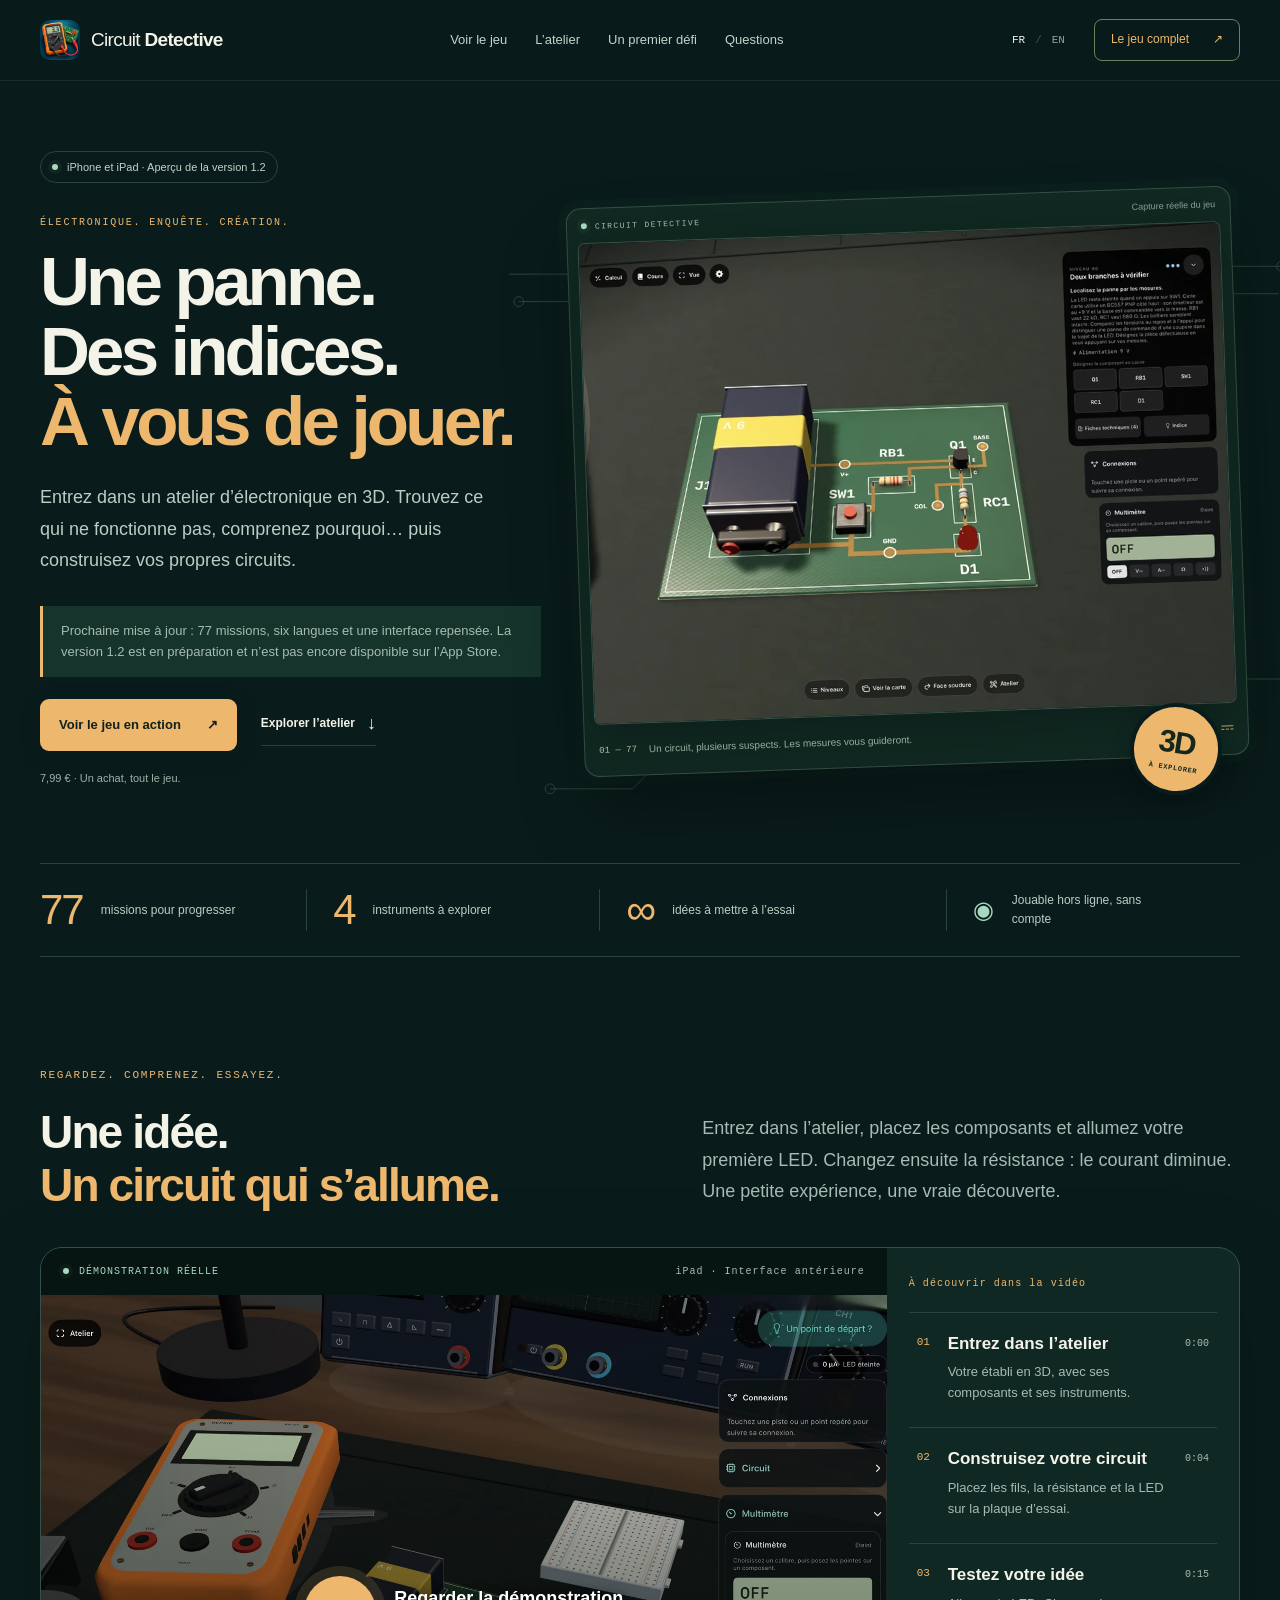
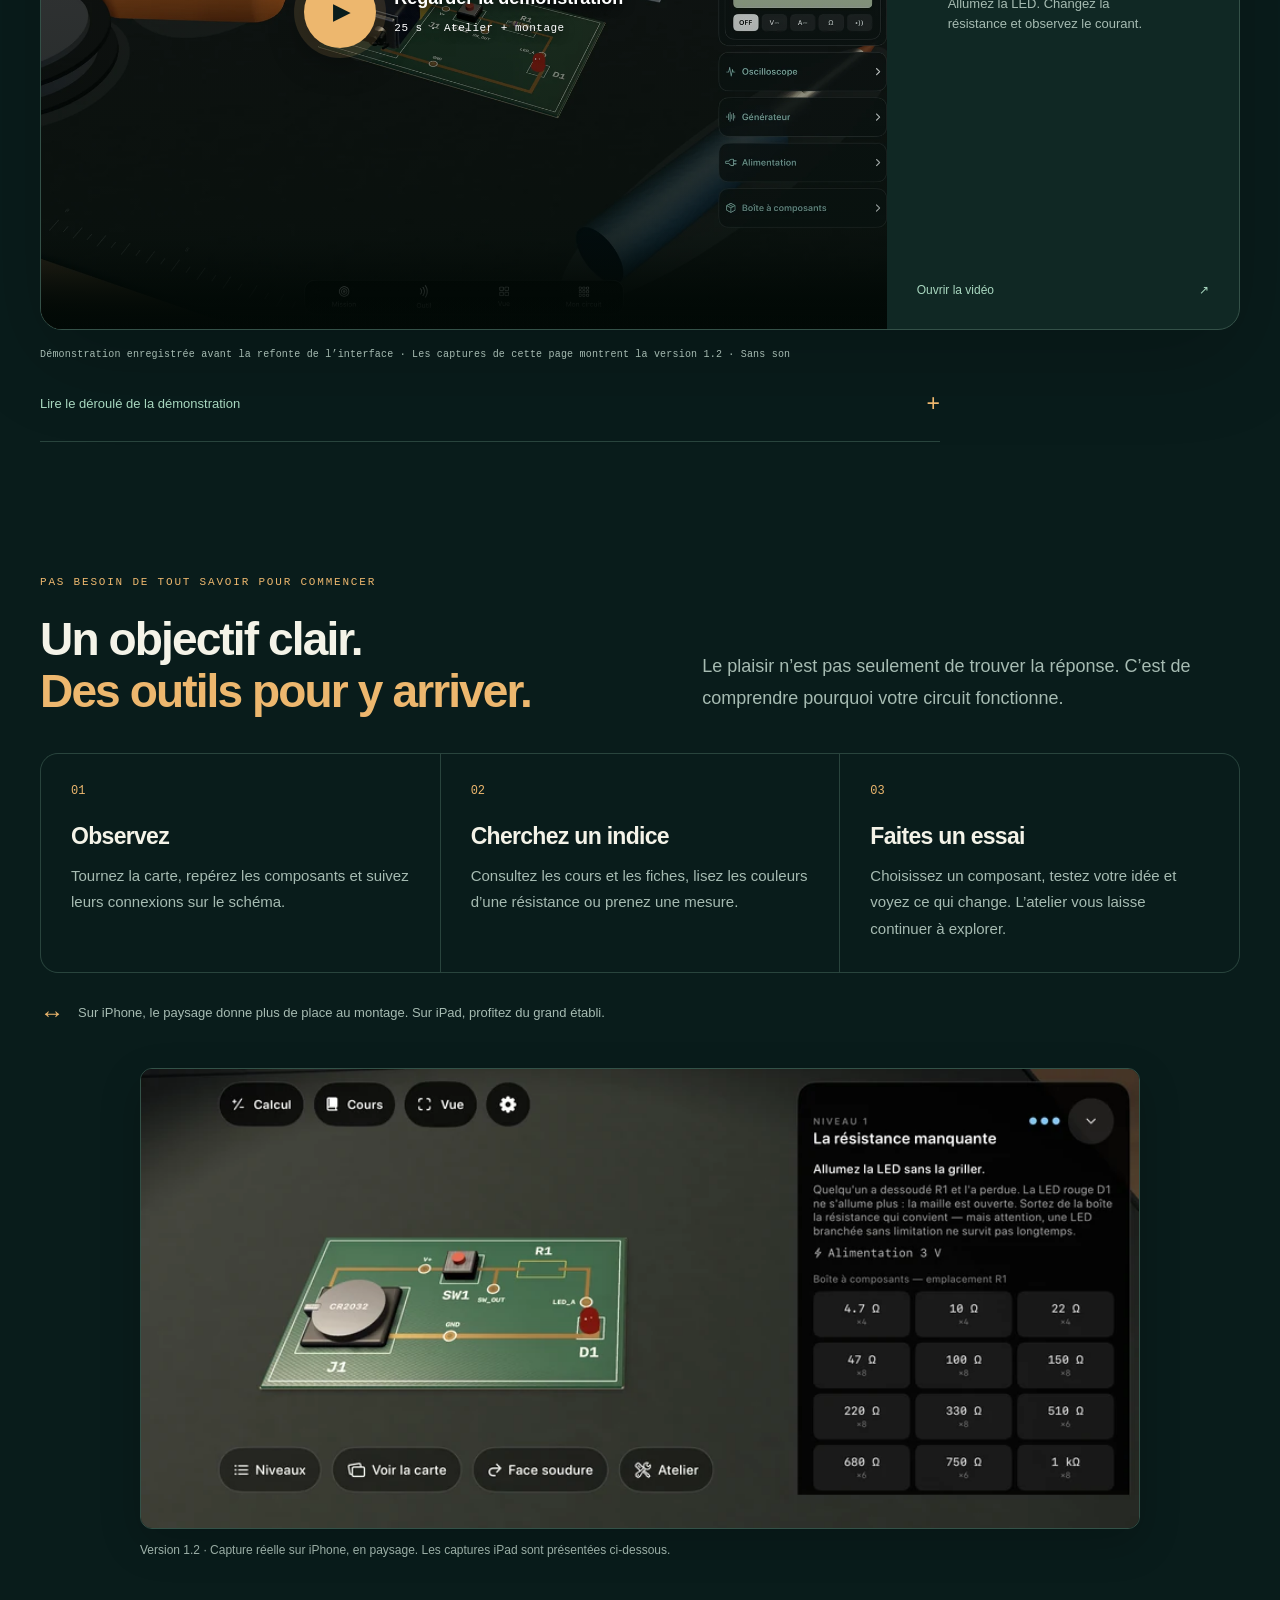
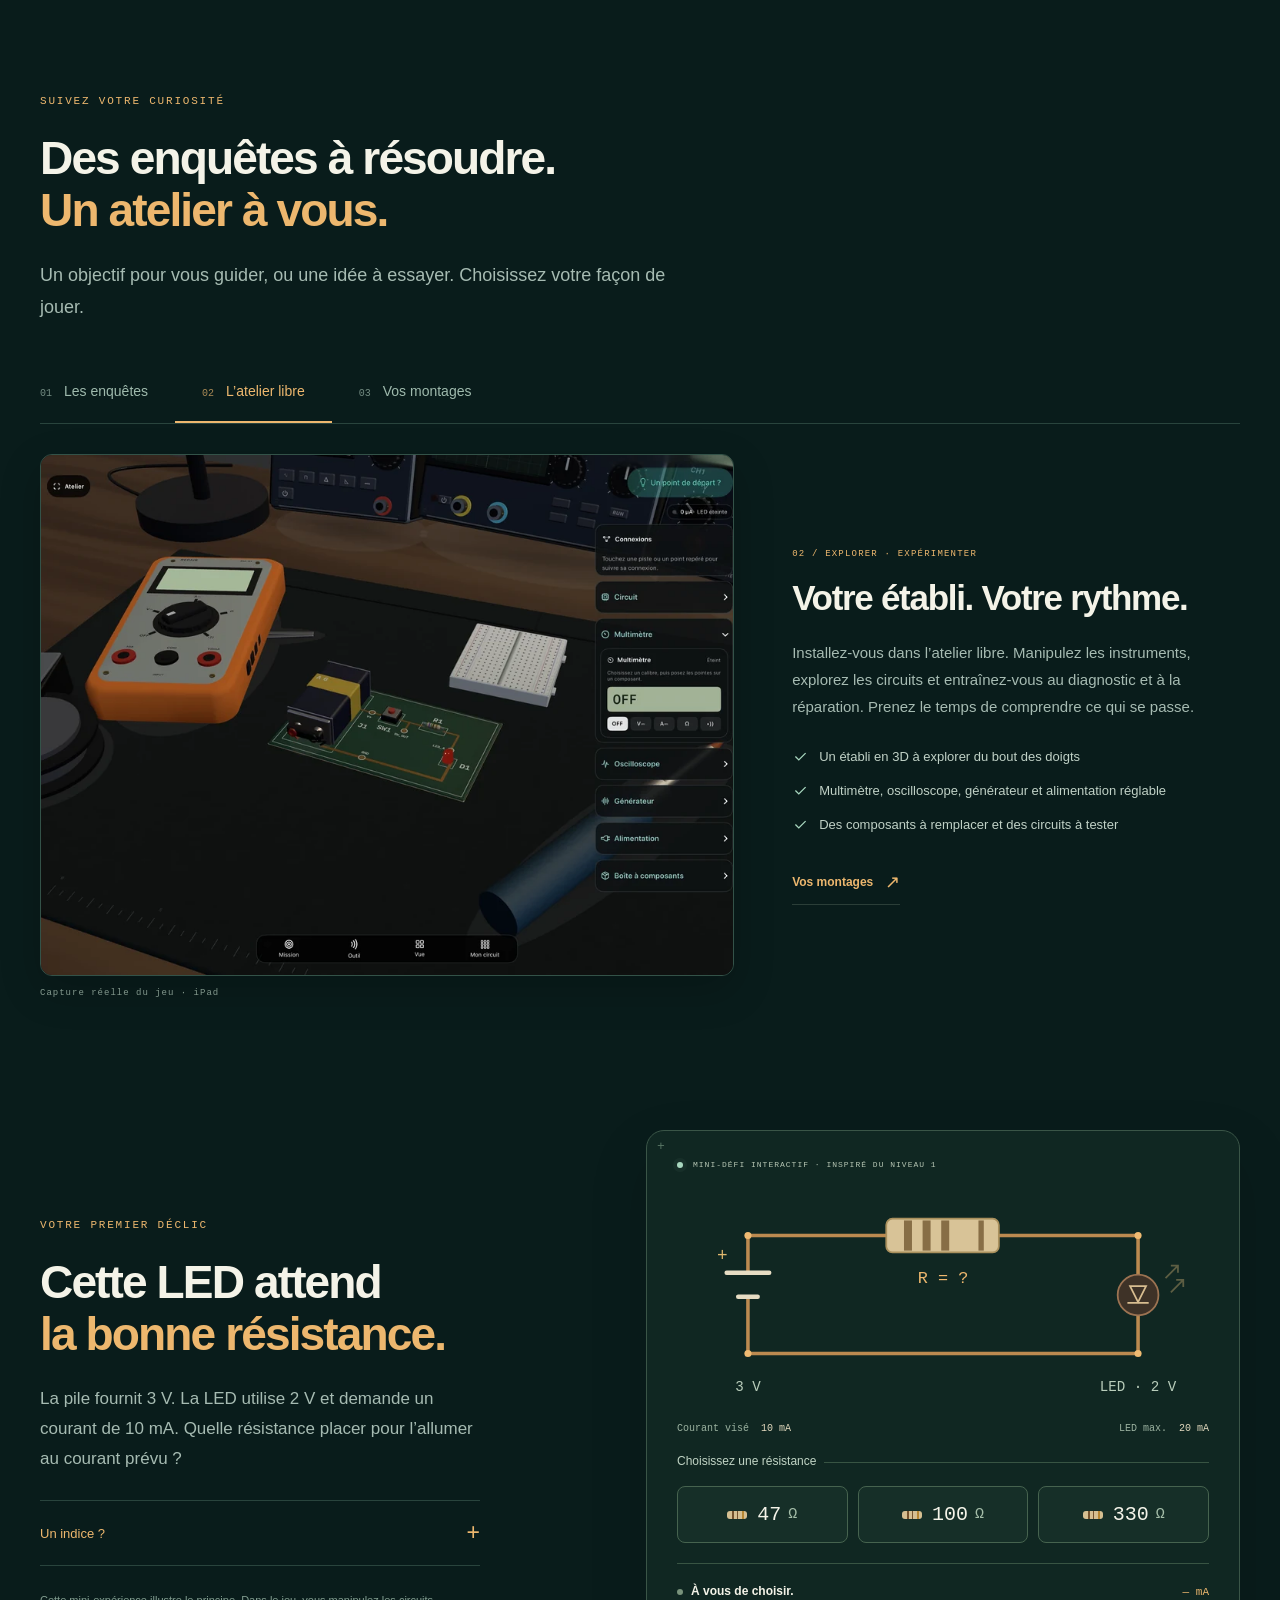
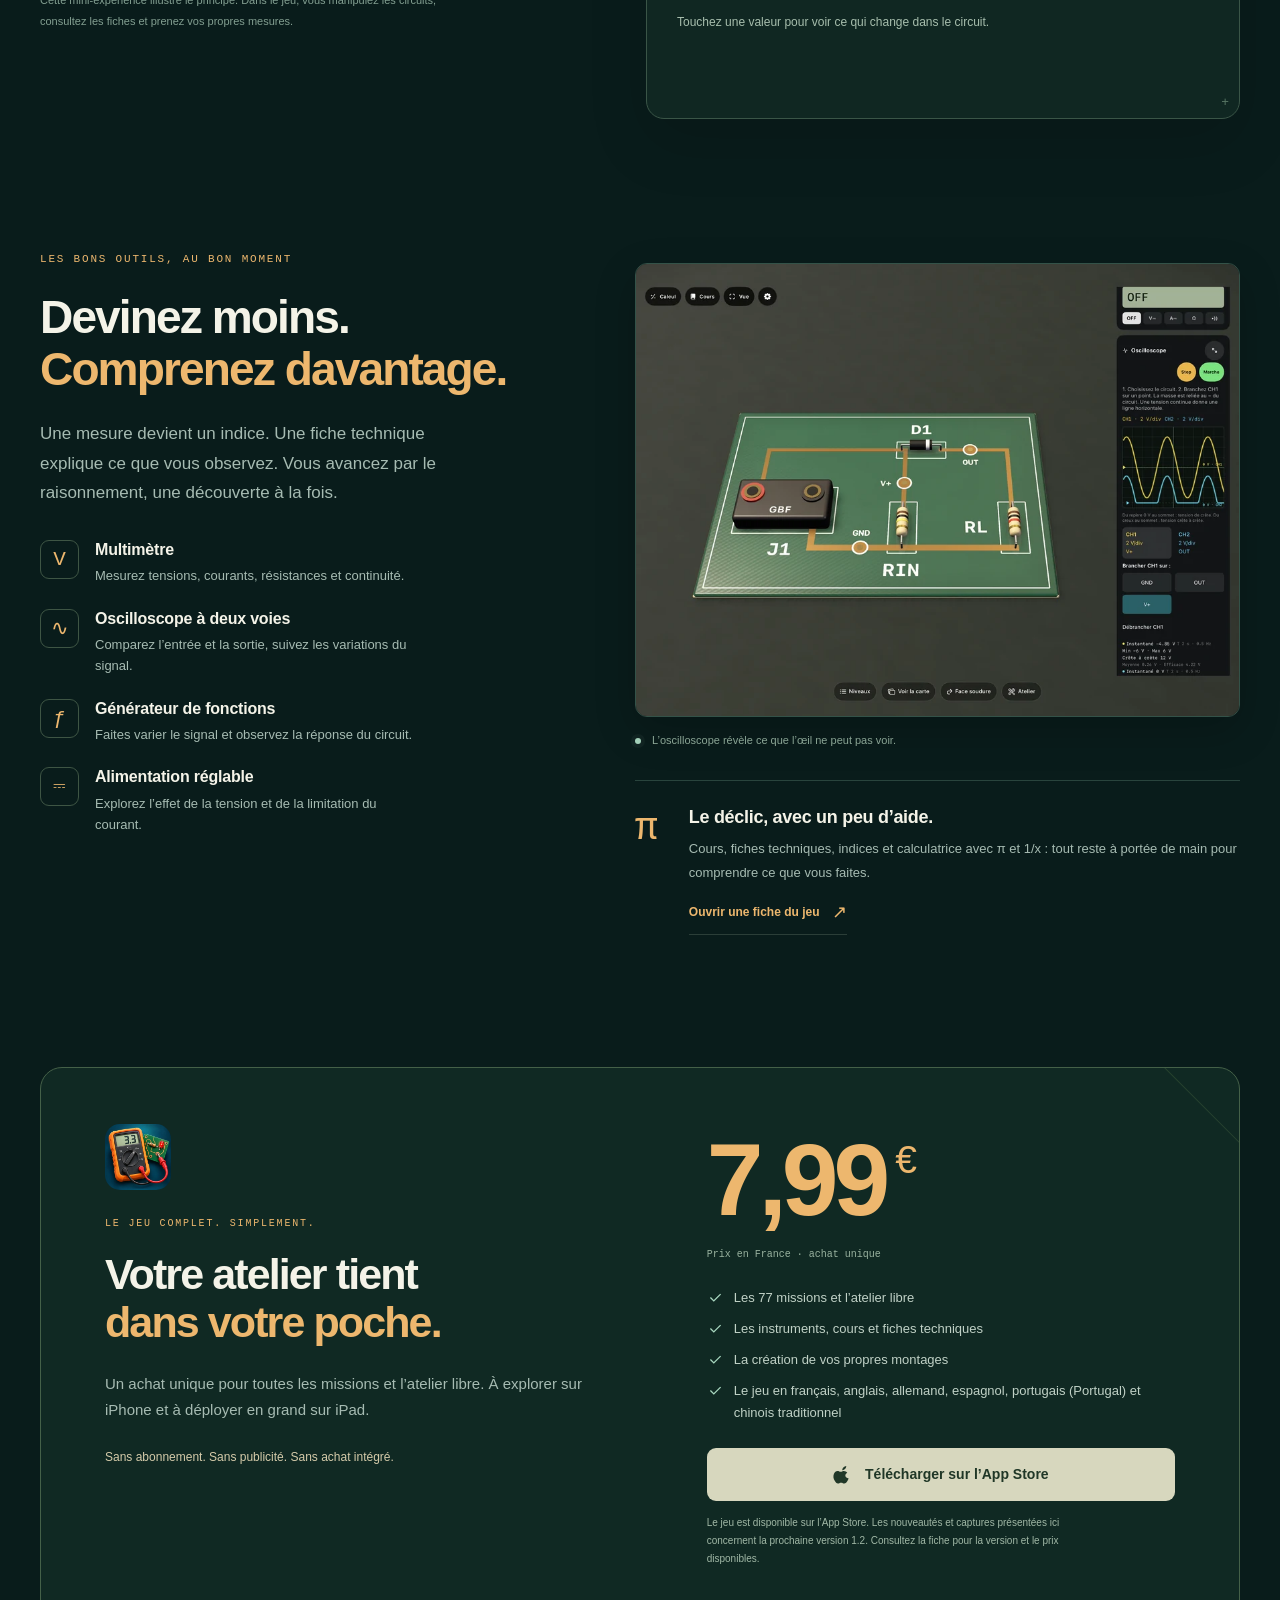
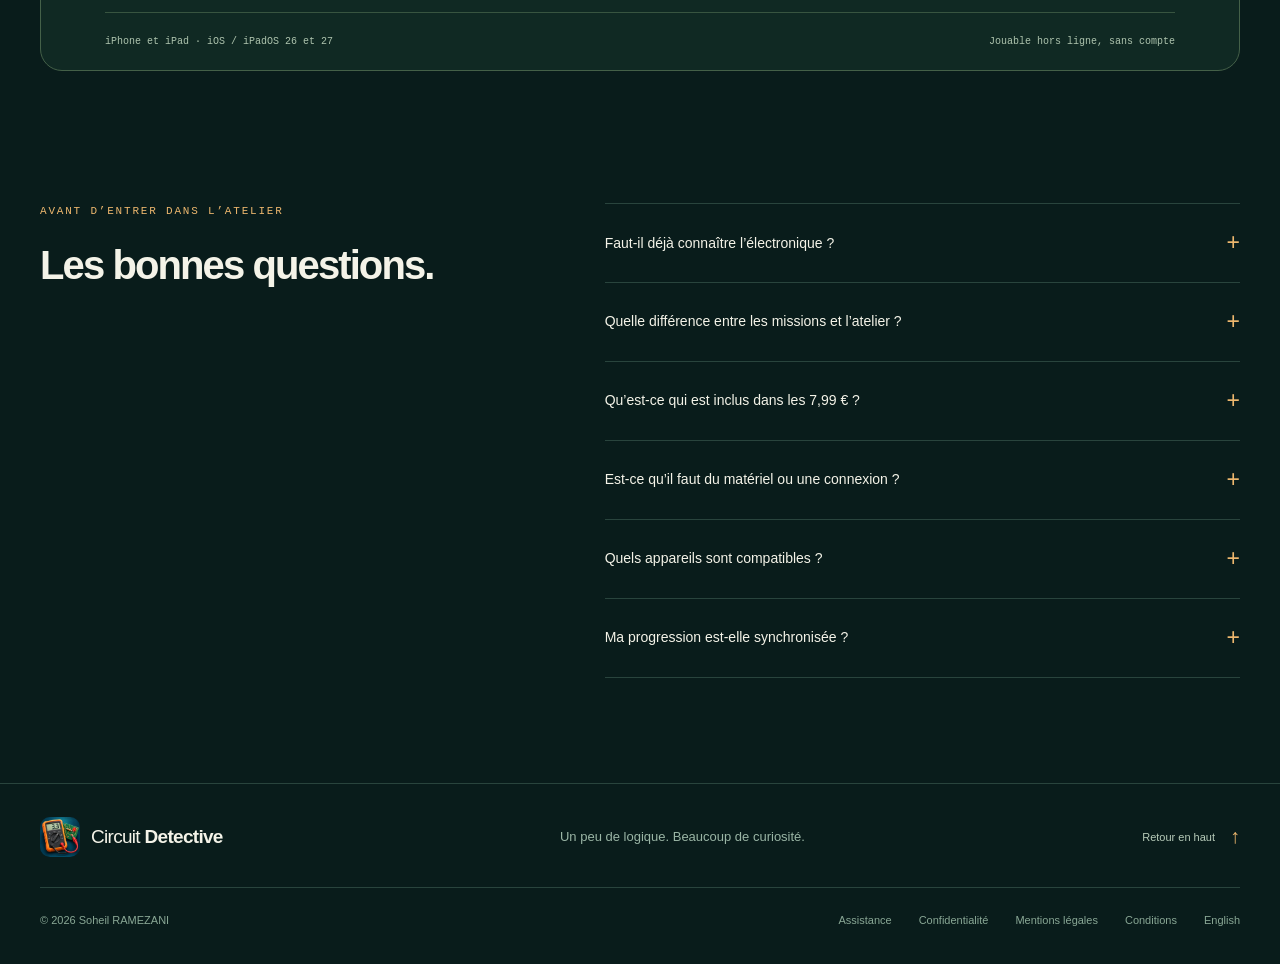
==== commit 814342f5: "Version stylesheet URLs to refresh cached website layouts" ====
--- a/index.html
+++ b/index.html
@@ -1,5 +1,5 @@
 <!doctype html>
-<html lang="fr"><head><meta charset="utf-8"><meta name="viewport" content="width=device-width, initial-scale=1"><meta name="theme-color" content="#091c1b"><meta name="description" content="Aperçu de la version 1.2 : 77 missions, un atelier 3D et vos propres circuits. Découvrez Circuit Detective pour iPhone et iPad : un achat unique à 7,99 €, sans publicité ni abonnement."><meta property="og:title" content="Circuit Detective — Le jeu d’électronique qui éveille votre curiosité"><meta property="og:description" content="Aperçu de la version 1.2 : 77 missions, un atelier 3D et vos propres circuits. Découvrez Circuit Detective pour iPhone et iPad : un achat unique à 7,99 €, sans publicité ni abonnement."><meta property="og:type" content="website"><link rel="canonical" href="https://xerxex52.github.io/Circuit-Detective/"><meta property="og:url" content="https://xerxex52.github.io/Circuit-Detective/"><meta property="og:image" content="https://xerxex52.github.io/Circuit-Detective/assets/fr-gameplay-poster.webp?rev=1.2-r2"><meta property="og:locale" content="fr_FR"><title>Circuit Detective — Le jeu d’électronique qui éveille votre curiosité</title><link rel="alternate" hreflang="fr" href="index.html"><link rel="alternate" hreflang="en" href="en/index.html"><link rel="icon" href="assets/favicon.png"><link rel="stylesheet" href="style.css"><script src="site.js" defer></script></head>
+<html lang="fr"><head><meta charset="utf-8"><meta name="viewport" content="width=device-width, initial-scale=1"><meta name="theme-color" content="#091c1b"><meta name="description" content="Aperçu de la version 1.2 : 77 missions, un atelier 3D et vos propres circuits. Découvrez Circuit Detective pour iPhone et iPad : un achat unique à 7,99 €, sans publicité ni abonnement."><meta property="og:title" content="Circuit Detective — Le jeu d’électronique qui éveille votre curiosité"><meta property="og:description" content="Aperçu de la version 1.2 : 77 missions, un atelier 3D et vos propres circuits. Découvrez Circuit Detective pour iPhone et iPad : un achat unique à 7,99 €, sans publicité ni abonnement."><meta property="og:type" content="website"><link rel="canonical" href="https://xerxex52.github.io/Circuit-Detective/"><meta property="og:url" content="https://xerxex52.github.io/Circuit-Detective/"><meta property="og:image" content="https://xerxex52.github.io/Circuit-Detective/assets/fr-gameplay-poster.webp?rev=1.2-r2"><meta property="og:locale" content="fr_FR"><title>Circuit Detective — Le jeu d’électronique qui éveille votre curiosité</title><link rel="alternate" hreflang="fr" href="index.html"><link rel="alternate" hreflang="en" href="en/index.html"><link rel="icon" href="assets/favicon.png"><link rel="stylesheet" href="style.css?rev=1.2-r2"><script src="site.js" defer></script></head>
 <body id="top"><noscript><style>.tab-bar,.film-chapters{display:none}.showcase-panel[hidden]{display:grid!important}.showcase-panel{margin-top:44px}.resistor-picker,.demo-feedback,.demo-reset{display:none}</style></noscript><a class="skip" href="#main">Aller au contenu</a>
 <header class="site-header"><div class="nav-shell"><a class="brand" href="#top"><img src="assets/icon.webp" alt="" width="40" height="40"><span>Circuit <b>Detective</b></span></a><nav id="navigation" aria-label="Navigation principale"><a href="#film">Voir le jeu</a><a href="#atelier">L’atelier</a><a href="#defi">Un premier défi</a><a href="#faq">Questions</a></nav><div class="header-actions"><div class="languages" aria-label="Choisir la langue"><a href="index.html" lang="fr" hreflang="fr" aria-current="page">FR</a><span>/</span><a href="en/index.html" lang="en" hreflang="en" >EN</a></div><a class="nav-cta" href="#inclus">Le jeu complet<span aria-hidden="true">↗</span></a><button class="menu-toggle" aria-label="Ouvrir le menu" aria-expanded="false" aria-controls="navigation"><span></span><span></span></button></div></div></header>
 <main id="main">
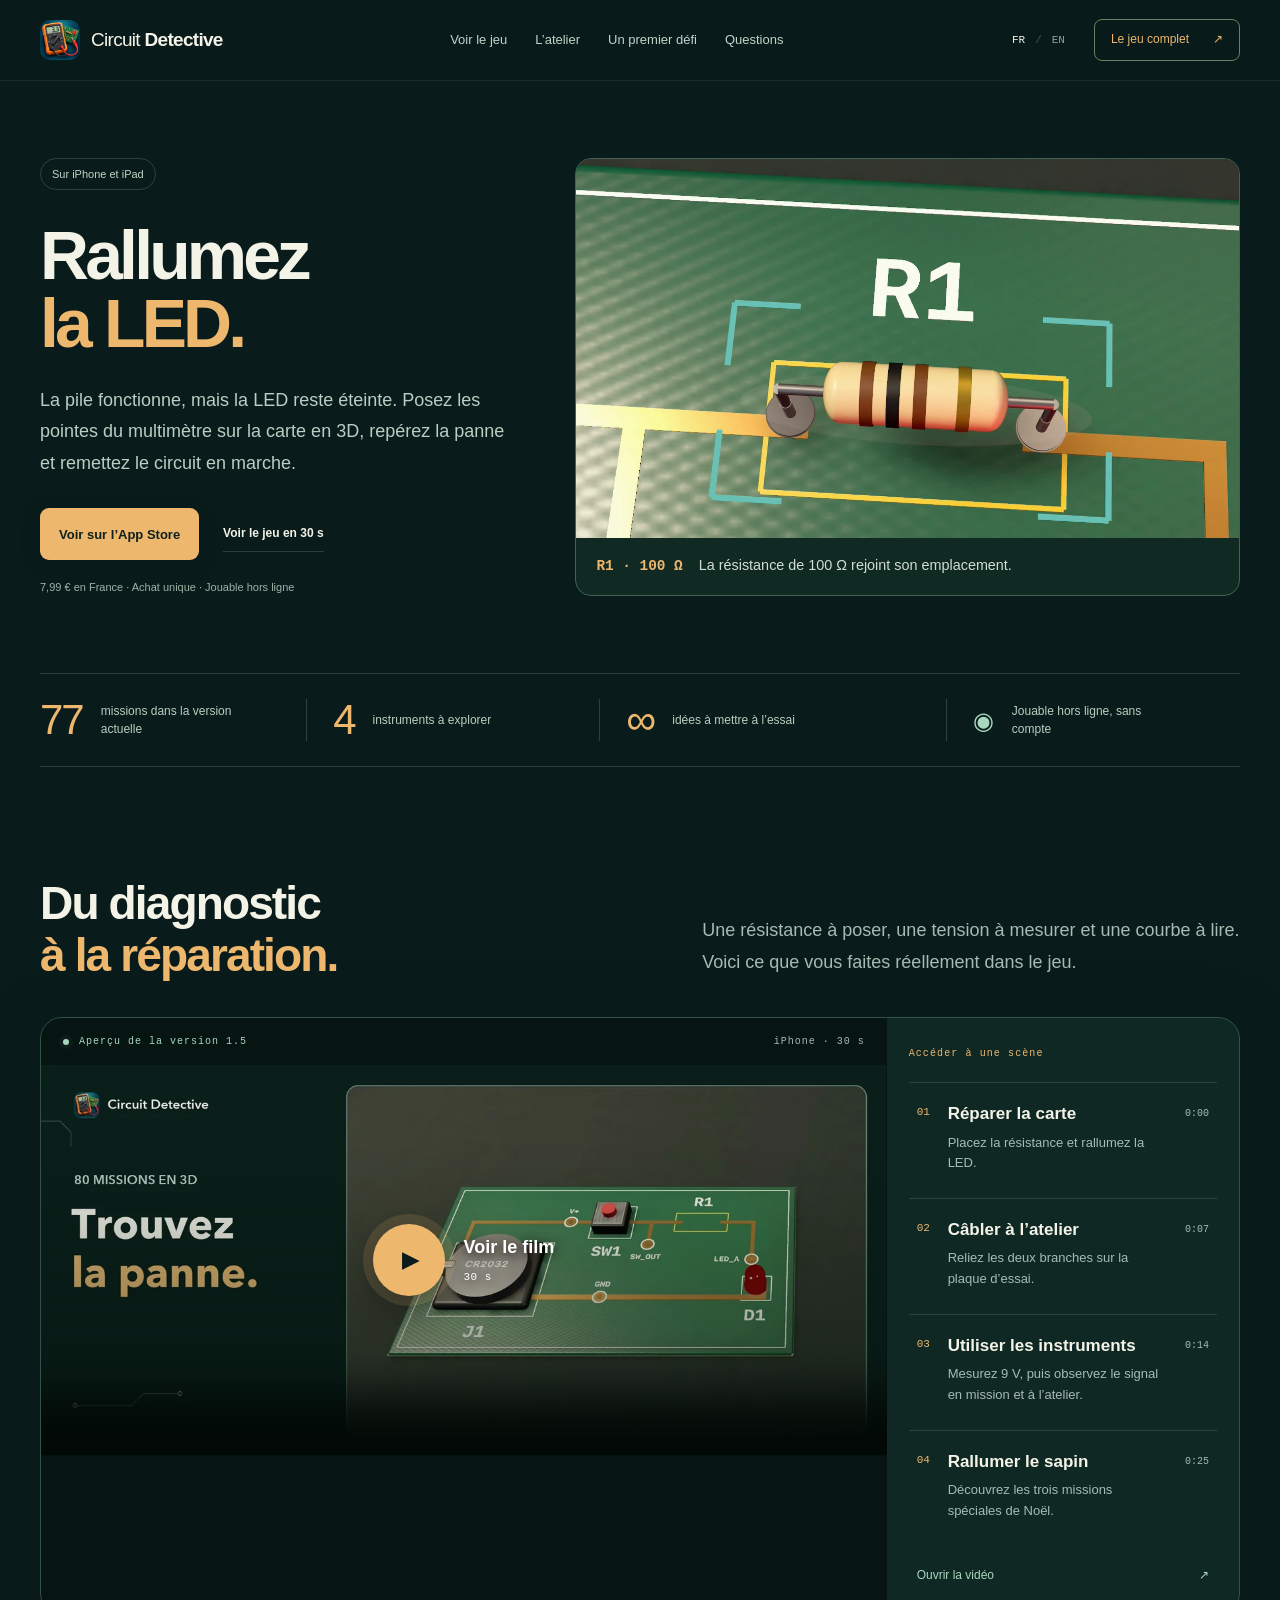
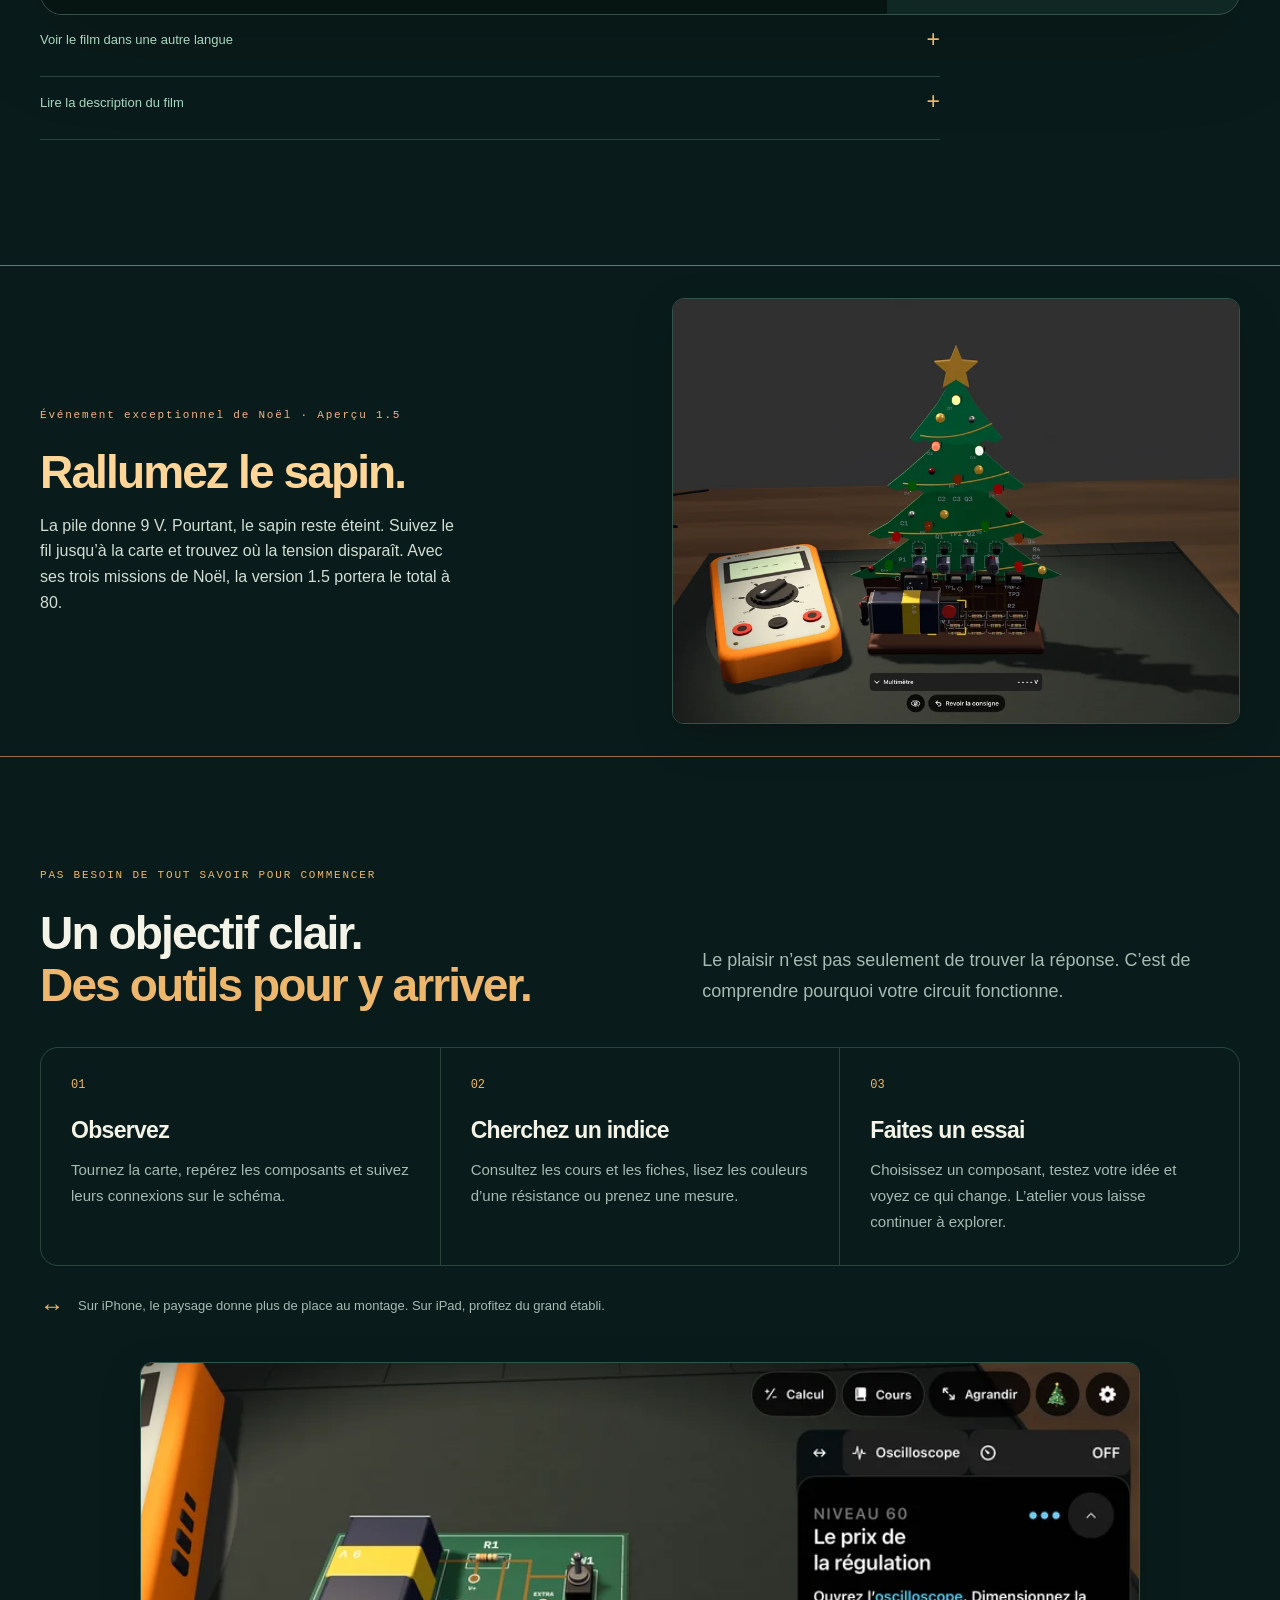
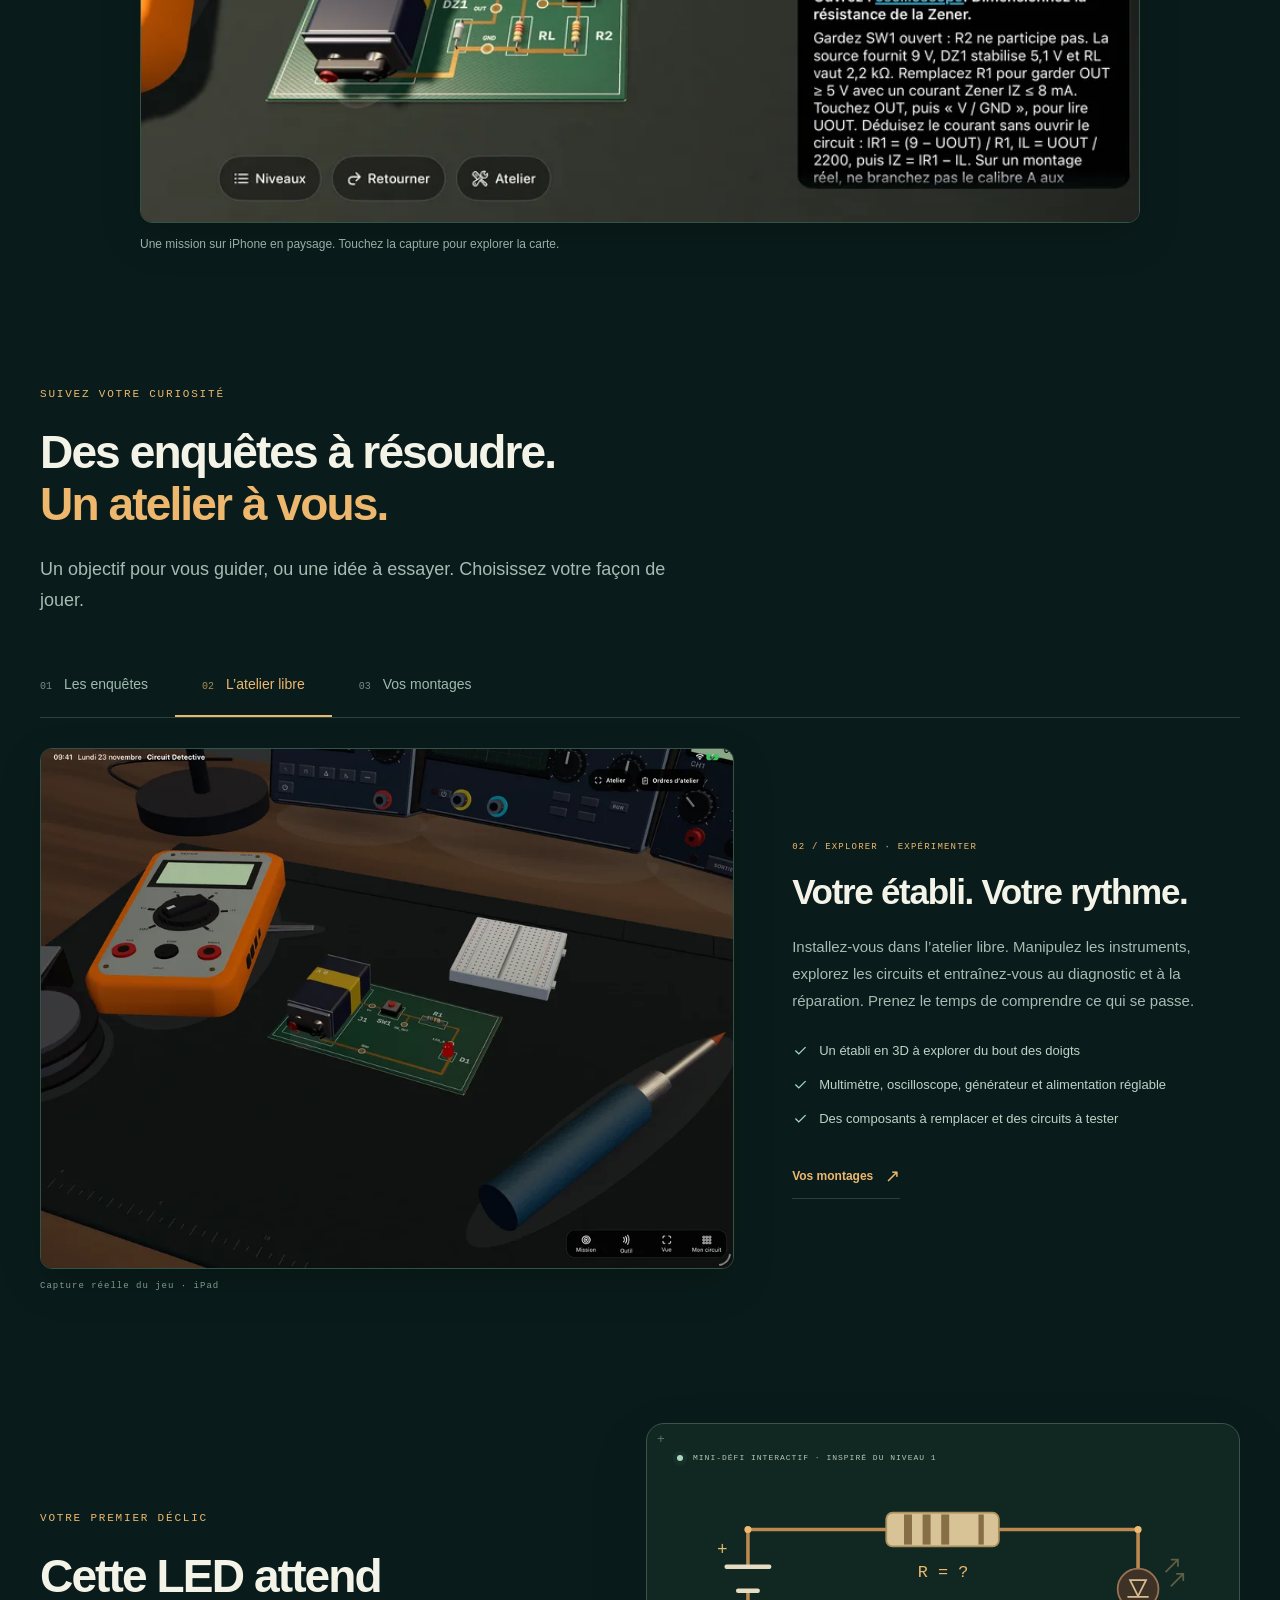
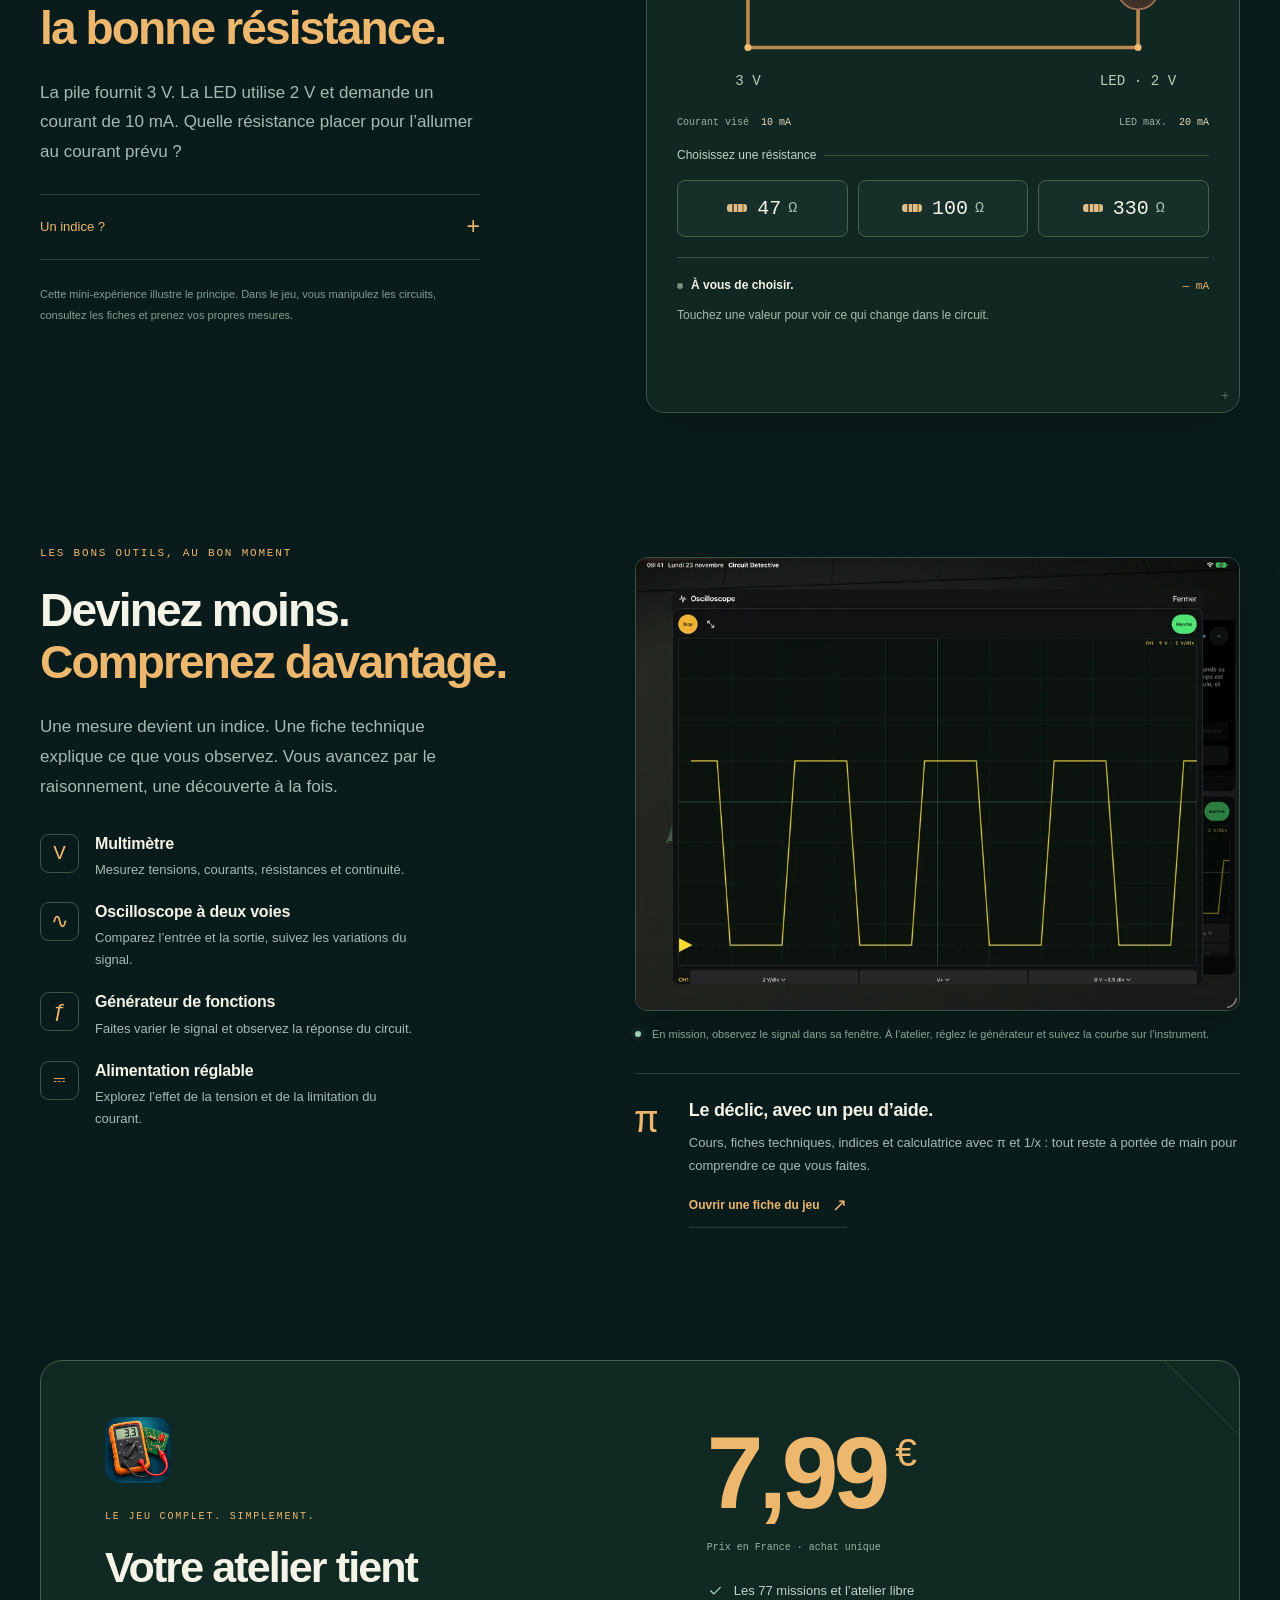
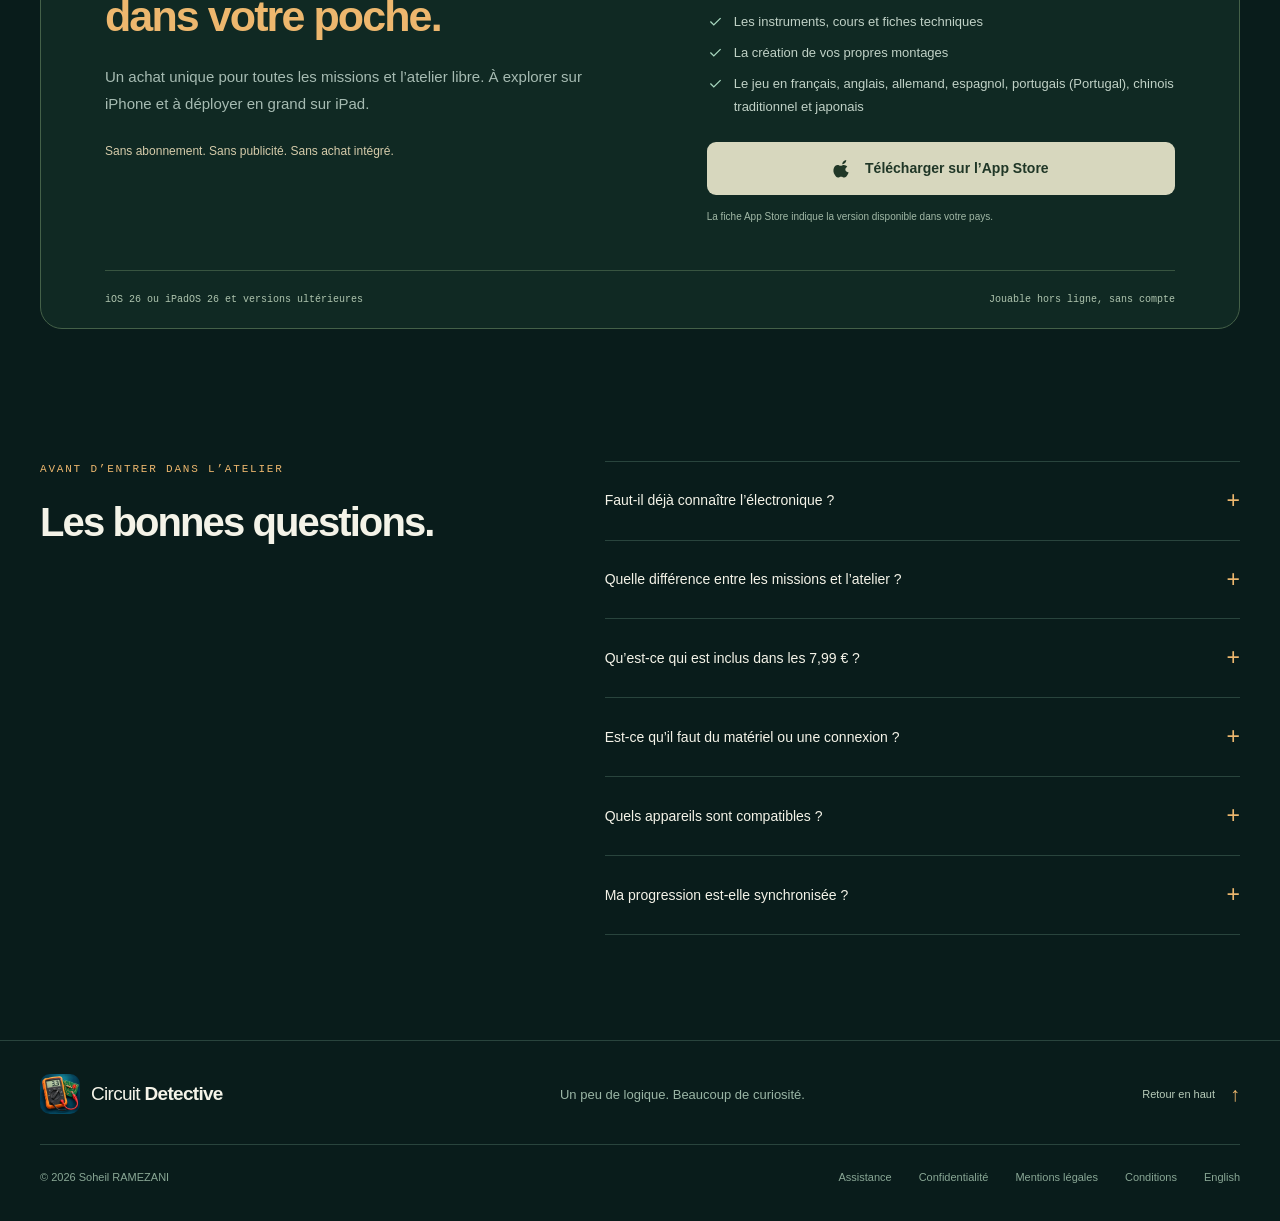
==== commit 98f946ec: "Refresh the bilingual site with gameplay and the Christmas preview" ====
--- a/index.html
+++ b/index.html
@@ -1,19 +1,20 @@
 <!doctype html>
-<html lang="fr"><head><meta charset="utf-8"><meta name="viewport" content="width=device-width, initial-scale=1"><meta name="theme-color" content="#091c1b"><meta name="description" content="Aperçu de la version 1.2 : 77 missions, un atelier 3D et vos propres circuits. Découvrez Circuit Detective pour iPhone et iPad : un achat unique à 7,99 €, sans publicité ni abonnement."><meta property="og:title" content="Circuit Detective — Le jeu d’électronique qui éveille votre curiosité"><meta property="og:description" content="Aperçu de la version 1.2 : 77 missions, un atelier 3D et vos propres circuits. Découvrez Circuit Detective pour iPhone et iPad : un achat unique à 7,99 €, sans publicité ni abonnement."><meta property="og:type" content="website"><link rel="canonical" href="https://xerxex52.github.io/Circuit-Detective/"><meta property="og:url" content="https://xerxex52.github.io/Circuit-Detective/"><meta property="og:image" content="https://xerxex52.github.io/Circuit-Detective/assets/fr-gameplay-poster.webp?rev=1.2-r2"><meta property="og:locale" content="fr_FR"><title>Circuit Detective — Le jeu d’électronique qui éveille votre curiosité</title><link rel="alternate" hreflang="fr" href="index.html"><link rel="alternate" hreflang="en" href="en/index.html"><link rel="icon" href="assets/favicon.png"><link rel="stylesheet" href="style.css?rev=1.2-r2"><script src="site.js" defer></script></head>
+<html lang="fr"><head><meta charset="utf-8"><meta name="viewport" content="width=device-width, initial-scale=1"><meta name="theme-color" content="#091c1b"><meta name="description" content="Un jeu d’électronique pour iPhone et iPad. Mesurez la tension, trouvez la panne et réparez le circuit. Découvrez aussi les trois missions de Noël en aperçu."><meta property="og:title" content="Circuit Detective — Le jeu d’électronique qui éveille votre curiosité"><meta property="og:description" content="Un jeu d’électronique pour iPhone et iPad. Mesurez la tension, trouvez la panne et réparez le circuit. Découvrez aussi les trois missions de Noël en aperçu."><meta property="og:type" content="website"><link rel="canonical" href="https://xerxex52.github.io/Circuit-Detective/"><meta property="og:url" content="https://xerxex52.github.io/Circuit-Detective/"><meta property="og:image" content="https://xerxex52.github.io/Circuit-Detective/assets/fr-gameplay-poster.webp?rev=1.5-web"><meta property="og:locale" content="fr_FR"><title>Circuit Detective — Le jeu d’électronique qui éveille votre curiosité</title><link rel="alternate" hreflang="fr" href="index.html"><link rel="alternate" hreflang="en" href="en/index.html"><link rel="icon" href="assets/favicon.png"><link rel="stylesheet" href="style.css?rev=1.5-web"><script src="site.js" defer></script></head>
 <body id="top"><noscript><style>.tab-bar,.film-chapters{display:none}.showcase-panel[hidden]{display:grid!important}.showcase-panel{margin-top:44px}.resistor-picker,.demo-feedback,.demo-reset{display:none}</style></noscript><a class="skip" href="#main">Aller au contenu</a>
 <header class="site-header"><div class="nav-shell"><a class="brand" href="#top"><img src="assets/icon.webp" alt="" width="40" height="40"><span>Circuit <b>Detective</b></span></a><nav id="navigation" aria-label="Navigation principale"><a href="#film">Voir le jeu</a><a href="#atelier">L’atelier</a><a href="#defi">Un premier défi</a><a href="#faq">Questions</a></nav><div class="header-actions"><div class="languages" aria-label="Choisir la langue"><a href="index.html" lang="fr" hreflang="fr" aria-current="page">FR</a><span>/</span><a href="en/index.html" lang="en" hreflang="en" >EN</a></div><a class="nav-cta" href="#inclus">Le jeu complet<span aria-hidden="true">↗</span></a><button class="menu-toggle" aria-label="Ouvrir le menu" aria-expanded="false" aria-controls="navigation"><span></span><span></span></button></div></div></header>
 <main id="main">
-<section class="hero section-shell"><div class="hero-copy"><div class="availability"><span></span>iPhone et iPad · Aperçu de la version 1.2</div><p class="eyebrow">ÉLECTRONIQUE. ENQUÊTE. CRÉATION.</p><h1>Une panne.<br>Des indices.<br><em>À vous de jouer.</em></h1><p class="lead">Entrez dans un atelier d’électronique en 3D. Trouvez ce qui ne fonctionne pas, comprenez pourquoi… puis construisez vos propres circuits.</p><p class="release-preview">Prochaine mise à jour : 77 missions, six langues et une interface repensée. La version 1.2 est en préparation et n’est pas encore disponible sur l’App Store.</p><div class="hero-actions"><a class="button primary" href="#film">Voir le jeu en action<span aria-hidden="true">↗</span></a><a class="text-link" href="#atelier">Explorer l’atelier<span aria-hidden="true">↓</span></a></div><p class="price-note">7,99 € · Un achat, tout le jeu.</p></div><div class="hero-visual"><svg class="hero-traces" viewBox="0 0 800 720" fill="none" aria-hidden="true"><path d="M0 145h104l48-48h356l40 40h240M10 173h104l48-48h338l40 40h245M42 670h84l54-54h306l58-58h245"/><circle cx="10" cy="173" r="5"/><circle cx="42" cy="670" r="5"/><circle cx="788" cy="137" r="5"/></svg><div class="device-mat"><div class="device-top"><span class="signal-dot"></span><span>CIRCUIT DETECTIVE</span><span class="real-label">Capture réelle du jeu</span></div><button class="screenshot hero-screen" type="button" data-lightbox="assets/fr-case-1600.webp?rev=1.2-r2" data-caption="Mission de diagnostic avec une carte électronique, une pile, un transistor et une LED." aria-label="Agrandir la capture"><img src="assets/fr-case-1600.webp?rev=1.2-r2" srcset="assets/fr-case-900.webp?rev=1.2-r2 900w, assets/fr-case-1600.webp?rev=1.2-r2 1600w" sizes="(max-width: 760px) calc(100vw - 40px), (max-width: 1100px) 85vw, 760px" width="1600" height="1200" alt="Mission de diagnostic avec une carte électronique, une pile, un transistor et une LED." loading="eager" decoding="async" fetchpriority="high"><span class="zoom-mark" aria-hidden="true">↗</span></button><div class="device-bottom"><span>01 — 77</span><p>Un circuit, plusieurs suspects. Les mesures vous guideront.</p><span aria-hidden="true">⎓</span></div></div><div class="hero-stamp" aria-hidden="true"><span>3D</span><small>À EXPLORER</small></div></div></section>
-<div class="section-shell"><div class="stat-strip"><div><strong>77</strong><span>missions pour progresser</span></div><div><strong>4</strong><span>instruments à explorer</span></div><div><strong>∞</strong><span>idées à mettre à l’essai</span></div><div class="stat-promise"><span class="tiny-icon" aria-hidden="true">◉</span><span>Jouable hors ligne, sans compte</span></div></div></div>
-<section class="film-section section-shell section-space" id="film" aria-labelledby="film-title"><div class="film-heading"><div><p class="eyebrow">REGARDEZ. COMPRENEZ. ESSAYEZ.</p><h2 id="film-title">Une idée.<br><em>Un circuit qui s’allume.</em></h2></div><p class="section-intro">Entrez dans l’atelier, placez les composants et allumez votre première LED. Changez ensuite la résistance : le courant diminue. Une petite expérience, une vraie découverte.</p></div><div class="film-stage"><div class="film-screen"><div class="film-topline"><span><i class="signal-dot" aria-hidden="true"></i>DÉMONSTRATION RÉELLE</span><span>iPad · Interface antérieure</span></div><div class="video-frame"><video id="gameplay" controls playsinline preload="none" poster="assets/fr-gameplay-poster.webp?rev=1.2-r2" width="1600" height="1200" aria-label="Regarder la démonstration"><source src="assets/fr-gameplay.mp4" type="video/mp4"><track kind="captions" src="assets/fr-gameplay.vtt" srclang="fr" label="Explications en français" default><p><a href="assets/fr-gameplay.mp4">Ouvrir la vidéo</a></p></video><button class="film-play" type="button" aria-label="Regarder la démonstration" hidden><span class="play-disc" aria-hidden="true">▶</span><span>Regarder la démonstration<small>25 s · Atelier + montage</small></span></button></div></div><div class="film-chapters"><p class="eyebrow">À découvrir dans la vidéo</p><button class="film-chapter" data-seek="0.00" type="button"><span class="chapter-index">01</span><span><strong>Entrez dans l’atelier</strong><span>Votre établi en 3D, avec ses composants et ses instruments.</span></span><span class="chapter-time">0:00</span></button><button class="film-chapter" data-seek="4.30" type="button"><span class="chapter-index">02</span><span><strong>Construisez votre circuit</strong><span>Placez les fils, la résistance et la LED sur la plaque d’essai.</span></span><span class="chapter-time">0:04</span></button><button class="film-chapter" data-seek="15.15" type="button"><span class="chapter-index">03</span><span><strong>Testez votre idée</strong><span>Allumez la LED. Changez la résistance et observez le courant.</span></span><span class="chapter-time">0:15</span></button><a class="film-download" href="assets/fr-gameplay.mp4">Ouvrir la vidéo<span aria-hidden="true">↗</span></a></div></div><p class="film-caption">Démonstration enregistrée avant la refonte de l’interface · Les captures de cette page montrent la version 1.2 · Sans son</p><details class="film-transcript"><summary>Lire le déroulé de la démonstration<span aria-hidden="true">+</span></summary><div><p>L’atelier libre offre un établi en 3D, avec la carte et les instruments. On peut en explorer les différents points de vue.</p><p>Sur la plaque d’essai, la séquence place un fil, une résistance de 330 Ω, une LED et un fil de retour. L’alimentation 5 V allume la LED. Remplacer la résistance par 1 kΩ réduit le courant : un changement visible dans le diagnostic du montage.</p></div></details></section>
-<section class="first-steps section-shell section-space"><div class="film-heading"><div><p class="eyebrow">PAS BESOIN DE TOUT SAVOIR POUR COMMENCER</p><h2>Un objectif clair.<br><em>Des outils pour y arriver.</em></h2></div><p class="section-intro">Le plaisir n’est pas seulement de trouver la réponse. C’est de comprendre pourquoi votre circuit fonctionne.</p></div><div class="steps-grid"><article><span class="step-number" aria-hidden="true">01</span><h3>Observez</h3><p>Tournez la carte, repérez les composants et suivez leurs connexions sur le schéma.</p></article><article><span class="step-number" aria-hidden="true">02</span><h3>Cherchez un indice</h3><p>Consultez les cours et les fiches, lisez les couleurs d’une résistance ou prenez une mesure.</p></article><article><span class="step-number" aria-hidden="true">03</span><h3>Faites un essai</h3><p>Choisissez un composant, testez votre idée et voyez ce qui change. L’atelier vous laisse continuer à explorer.</p></article></div><p class="device-tip"><span aria-hidden="true">↔</span>Sur iPhone, le paysage donne plus de place au montage. Sur iPad, profitez du grand établi.</p><figure class="phone-preview"><button class="screenshot " type="button" data-lightbox="assets/fr-iphone-1600.webp?rev=1.2-r2" data-caption="Nouvelle interface sur iPhone : boutons alignés et panneau de mission à droite." aria-label="Agrandir la capture"><img src="assets/fr-iphone-1600.webp?rev=1.2-r2" srcset="assets/fr-iphone-900.webp?rev=1.2-r2 900w, assets/fr-iphone-1600.webp?rev=1.2-r2 1600w" sizes="(max-width: 760px) calc(100vw - 40px), (max-width: 1100px) 85vw, 760px" width="1600" height="736" alt="Nouvelle interface sur iPhone : boutons alignés et panneau de mission à droite." loading="lazy" decoding="async" ><span class="zoom-mark" aria-hidden="true">↗</span></button><figcaption>Version 1.2 · Capture réelle sur iPhone, en paysage. Les captures iPad sont présentées ci-dessous.</figcaption></figure></section>
-<section class="experience section-shell section-space" id="experience"><div class="section-heading"><p class="eyebrow">SUIVEZ VOTRE CURIOSITÉ</p><h2>Des enquêtes à résoudre.<br><em>Un atelier à vous.</em></h2><p class="section-intro">Un objectif pour vous guider, ou une idée à essayer. Choisissez votre façon de jouer.</p></div><div id="atelier" class="showcase"><div class="tab-bar" role="tablist" aria-label="Les modes de jeu"><button id="tab-0" role="tab" aria-selected="false" aria-controls="panel-0" tabindex="-1" data-tab="0"><span class="tab-number">01</span>Les enquêtes</button><button id="tab-1" role="tab" aria-selected="true" aria-controls="panel-1" tabindex="0" data-tab="1"><span class="tab-number">02</span>L’atelier libre</button><button id="tab-2" role="tab" aria-selected="false" aria-controls="panel-2" tabindex="-1" data-tab="2"><span class="tab-number">03</span>Vos montages</button></div><div class="showcase-panel" id="panel-0" role="tabpanel" aria-labelledby="tab-0" tabindex="0" hidden><div class="panel-photo"><button class="screenshot " type="button" data-lightbox="assets/fr-case-1600.webp?rev=1.2-r2" data-caption="Une mission du jeu montrant une carte électronique à diagnostiquer." aria-label="Agrandir la capture"><img src="assets/fr-case-1600.webp?rev=1.2-r2" srcset="assets/fr-case-900.webp?rev=1.2-r2 900w, assets/fr-case-1600.webp?rev=1.2-r2 1600w" sizes="(max-width: 760px) calc(100vw - 40px), (max-width: 1100px) 85vw, 760px" width="1600" height="1200" alt="Une mission du jeu montrant une carte électronique à diagnostiquer." loading="lazy" decoding="async" ><span class="zoom-mark" aria-hidden="true">↗</span></button><span class="photo-meta">Capture réelle du jeu · iPad</span></div><div class="panel-copy"><p class="eyebrow">01 / OBSERVER · MESURER · DÉDUIRE</p><h3>La réponse est dans le circuit.</h3><p>Une LED qui reste éteinte. Une tension inattendue. Un signal qui a changé. Examinez la carte sous tous les angles et utilisez les mesures pour départager les suspects.</p><ul class="check-list"><li><svg viewBox="0 0 20 20" aria-hidden="true"><path d="m4 10 4 4 8-8"/></svg><span>76 missions progressives et un défi de soudure facultatif</span></li><li><svg viewBox="0 0 20 20" aria-hidden="true"><path d="m4 10 4 4 8-8"/></svg><span>Des résistances et LED aux diodes, condensateurs et transistors</span></li><li><svg viewBox="0 0 20 20" aria-hidden="true"><path d="m4 10 4 4 8-8"/></svg><span>Quatre enquêtes : mesurez, identifiez la panne et vérifiez la réparation</span></li><li><svg viewBox="0 0 20 20" aria-hidden="true"><path d="m4 10 4 4 8-8"/></svg><span>Des indices quand vous avez besoin d’un coup de pouce</span></li></ul><button class="text-link" data-select-tab="2">Vos montages<span aria-hidden="true">↗</span></button></div></div><div class="showcase-panel" id="panel-1" role="tabpanel" aria-labelledby="tab-1" tabindex="0" ><div class="panel-photo"><button class="screenshot " type="button" data-lightbox="assets/fr-workshop-1600.webp?rev=1.2-r2" data-caption="Atelier 3D avec multimètre, plaque d’essai, circuit, oscilloscope et fer à souder." aria-label="Agrandir la capture"><img src="assets/fr-workshop-1600.webp?rev=1.2-r2" srcset="assets/fr-workshop-900.webp?rev=1.2-r2 900w, assets/fr-workshop-1600.webp?rev=1.2-r2 1600w" sizes="(max-width: 760px) calc(100vw - 40px), (max-width: 1100px) 85vw, 760px" width="1600" height="1200" alt="Atelier 3D avec multimètre, plaque d’essai, circuit, oscilloscope et fer à souder." loading="lazy" decoding="async" ><span class="zoom-mark" aria-hidden="true">↗</span></button><span class="photo-meta">Capture réelle du jeu · iPad</span></div><div class="panel-copy"><p class="eyebrow">02 / EXPLORER · EXPÉRIMENTER</p><h3>Votre établi. Votre rythme.</h3><p>Installez-vous dans l’atelier libre. Manipulez les instruments, explorez les circuits et entraînez-vous au diagnostic et à la réparation. Prenez le temps de comprendre ce qui se passe.</p><ul class="check-list"><li><svg viewBox="0 0 20 20" aria-hidden="true"><path d="m4 10 4 4 8-8"/></svg><span>Un établi en 3D à explorer du bout des doigts</span></li><li><svg viewBox="0 0 20 20" aria-hidden="true"><path d="m4 10 4 4 8-8"/></svg><span>Multimètre, oscilloscope, générateur et alimentation réglable</span></li><li><svg viewBox="0 0 20 20" aria-hidden="true"><path d="m4 10 4 4 8-8"/></svg><span>Des composants à remplacer et des circuits à tester</span></li></ul><button class="text-link" data-select-tab="2">Vos montages<span aria-hidden="true">↗</span></button></div></div><div class="showcase-panel" id="panel-2" role="tabpanel" aria-labelledby="tab-2" tabindex="0" hidden><div class="panel-photo"><button class="screenshot " type="button" data-lightbox="assets/fr-breadboard-1600.webp?rev=1.2-r2" data-caption="Plaque d’essai virtuelle avec deux branches, deux résistances et deux LED allumées." aria-label="Agrandir la capture"><img src="assets/fr-breadboard-1600.webp?rev=1.2-r2" srcset="assets/fr-breadboard-900.webp?rev=1.2-r2 900w, assets/fr-breadboard-1600.webp?rev=1.2-r2 1600w" sizes="(max-width: 760px) calc(100vw - 40px), (max-width: 1100px) 85vw, 760px" width="1600" height="1200" alt="Plaque d’essai virtuelle avec deux branches, deux résistances et deux LED allumées." loading="lazy" decoding="async" ><span class="zoom-mark" aria-hidden="true">↗</span></button><span class="photo-meta">Capture réelle du jeu · iPad</span></div><div class="panel-copy"><p class="eyebrow">03 / IMAGINER · CONSTRUIRE · TESTER</p><h3>Et si ce circuit était le vôtre ?</h3><p>Placez les composants sur la plaque d’essai, reliez les fils, puis mettez sous tension. Modifiez votre montage et observez comment son comportement évolue.</p><ul class="check-list"><li><svg viewBox="0 0 20 20" aria-hidden="true"><path d="m4 10 4 4 8-8"/></svg><span>Trois projets guidés et des exemples modifiables pour démarrer</span></li><li><svg viewBox="0 0 20 20" aria-hidden="true"><path d="m4 10 4 4 8-8"/></svg><span>Fils, résistances, LED, diodes, condensateurs et interrupteurs</span></li><li><svg viewBox="0 0 20 20" aria-hidden="true"><path d="m4 10 4 4 8-8"/></svg><span>Vos montages conservés sur votre appareil</span></li></ul><a class="text-link" href="#atelier">Explorer l’atelier<span aria-hidden="true">↓</span></a></div></div></div></section>
+<section class="hero section-shell"><div class="hero-copy"><p class="availability">Sur iPhone et iPad</p><h1>Rallumez<br><em>la LED.</em></h1><p class="lead">La pile fonctionne, mais la LED reste éteinte. Posez les pointes du multimètre sur la carte en 3D, repérez la panne et remettez le circuit en marche.</p><div class="hero-actions"><a class="button primary" href="https://apps.apple.com/fr/app/circuit-detective/id6813993713">Voir sur l’App Store</a><a class="text-link" href="#film">Voir le jeu en 30 s</a></div><p class="price-note">7,99 € en France · Achat unique · Jouable hors ligne</p></div><figure class="repair-visual"><a href="#film" aria-label="Voir le jeu en 30 s"><img src="assets/resistor-insertion.webp" width="1300" height="744" fetchpriority="high" alt="La résistance de 100 Ω rejoint son emplacement."></a><figcaption><strong>R1 · 100 Ω</strong> La résistance de 100 Ω rejoint son emplacement.</figcaption></figure></section>
+<div class="section-shell"><div class="stat-strip"><div><strong>77</strong><span>missions dans la version actuelle</span></div><div><strong>4</strong><span>instruments à explorer</span></div><div><strong>∞</strong><span>idées à mettre à l’essai</span></div><div class="stat-promise"><span class="tiny-icon" aria-hidden="true">◉</span><span>Jouable hors ligne, sans compte</span></div></div></div>
+<section class="film-section section-shell section-space" id="film" aria-labelledby="film-title"><div class="film-heading"><div><h2 id="film-title">Du diagnostic<br><em>à la réparation.</em></h2></div><p class="section-intro">Une résistance à poser, une tension à mesurer et une courbe à lire. Voici ce que vous faites réellement dans le jeu.</p></div><div class="film-stage"><div class="film-screen"><div class="film-topline"><span><i class="signal-dot" aria-hidden="true"></i>Aperçu de la version 1.5</span><span>iPhone · 30 s</span></div><div class="video-frame"><video id="gameplay" controls playsinline preload="none" poster="assets/fr-gameplay-poster.webp?rev=1.5-web" width="1280" height="590" aria-label="Voir le film"><source src="assets/fr-gameplay.mp4" type="video/mp4"><track kind="captions" src="assets/fr-gameplay.vtt" srclang="fr" label="Descriptions en français"><p><a href="assets/fr-gameplay.mp4">Ouvrir la vidéo</a></p></video><button class="film-play" type="button" aria-label="Voir le film" hidden><span class="play-disc" aria-hidden="true">▶</span><span>Voir le film<small>30 s</small></span></button></div></div><div class="film-chapters"><p class="eyebrow">Accéder à une scène</p><button class="film-chapter" data-seek="0.00" type="button"><span class="chapter-index">01</span><span><strong>Réparer la carte</strong><span>Placez la résistance et rallumez la LED.</span></span><span class="chapter-time">0:00</span></button><button class="film-chapter" data-seek="7.50" type="button"><span class="chapter-index">02</span><span><strong>Câbler à l’atelier</strong><span>Reliez les deux branches sur la plaque d’essai.</span></span><span class="chapter-time">0:07</span></button><button class="film-chapter" data-seek="14.50" type="button"><span class="chapter-index">03</span><span><strong>Utiliser les instruments</strong><span>Mesurez 9 V, puis observez le signal en mission et à l’atelier.</span></span><span class="chapter-time">0:14</span></button><button class="film-chapter" data-seek="25.00" type="button"><span class="chapter-index">04</span><span><strong>Rallumer le sapin</strong><span>Découvrez les trois missions spéciales de Noël.</span></span><span class="chapter-time">0:25</span></button><a class="film-download" href="assets/fr-gameplay.mp4">Ouvrir la vidéo<span aria-hidden="true">↗</span></a></div></div><details class="film-transcript"><summary>Voir le film dans une autre langue<span aria-hidden="true">+</span></summary><nav class="film-locales" aria-label="Choisir la langue"><a lang="en" hreflang="en" href="assets/en-gameplay.mp4">English</a><a lang="de" hreflang="de" href="assets/de-gameplay.mp4">Deutsch</a><a lang="es" hreflang="es" href="assets/es-gameplay.mp4">Español</a><a lang="pt-PT" hreflang="pt-PT" href="assets/pt-PT-gameplay.mp4">Português (Portugal)</a><a lang="ja" hreflang="ja" href="assets/ja-gameplay.mp4">日本語</a><a lang="zh-Hant" hreflang="zh-Hant" href="assets/zh-Hant-gameplay.mp4">繁體中文</a></nav></details><details class="film-transcript"><summary>Lire la description du film<span aria-hidden="true">+</span></summary><div><p>Une résistance de 100 Ω se met en place. La LED s’allume. Dans l’atelier, deux LED s’éclairent sur la plaque d’essai.</p><p>Le multimètre affiche 9 V. En mission, le signal apparaît dans la fenêtre de l’oscilloscope. À l’atelier, le générateur passe de 1 à 2 Hz et les oscillations se resserrent.</p><p>En fin de vidéo, les lumières du sapin clignotent. La version 1.5 ajoute trois missions de Noël.</p></div></details></section>
+<section class="season section-shell" id="noel"><div><p class="eyebrow">Événement exceptionnel de Noël · Aperçu 1.5</p><h2>Rallumez le sapin.</h2><p>La pile donne 9 V. Pourtant, le sapin reste éteint. Suivez le fil jusqu’à la carte et trouvez où la tension disparaît. Avec ses trois missions de Noël, la version 1.5 portera le total à 80.</p></div><button class="screenshot " type="button" data-lightbox="assets/fr-tree-1600.webp?rev=1.5-web" data-caption="Le sapin électronique avec sa pile, ses LED et le multimètre." aria-label="Agrandir la capture"><img src="assets/fr-tree-1600.webp?rev=1.5-web" srcset="assets/fr-tree-900.webp?rev=1.5-web 900w, assets/fr-tree-1600.webp?rev=1.5-web 1600w" sizes="(max-width: 760px) calc(100vw - 40px), (max-width: 1100px) 85vw, 760px" width="1600" height="1200" alt="Le sapin électronique avec sa pile, ses LED et le multimètre." loading="lazy" decoding="async" ><span class="zoom-mark" aria-hidden="true">↗</span></button></section>
+<section class="first-steps section-shell section-space"><div class="film-heading"><div><p class="eyebrow">PAS BESOIN DE TOUT SAVOIR POUR COMMENCER</p><h2>Un objectif clair.<br><em>Des outils pour y arriver.</em></h2></div><p class="section-intro">Le plaisir n’est pas seulement de trouver la réponse. C’est de comprendre pourquoi votre circuit fonctionne.</p></div><div class="steps-grid"><article><span class="step-number" aria-hidden="true">01</span><h3>Observez</h3><p>Tournez la carte, repérez les composants et suivez leurs connexions sur le schéma.</p></article><article><span class="step-number" aria-hidden="true">02</span><h3>Cherchez un indice</h3><p>Consultez les cours et les fiches, lisez les couleurs d’une résistance ou prenez une mesure.</p></article><article><span class="step-number" aria-hidden="true">03</span><h3>Faites un essai</h3><p>Choisissez un composant, testez votre idée et voyez ce qui change. L’atelier vous laisse continuer à explorer.</p></article></div><p class="device-tip"><span aria-hidden="true">↔</span>Sur iPhone, le paysage donne plus de place au montage. Sur iPad, profitez du grand établi.</p><figure class="phone-preview"><button class="screenshot " type="button" data-lightbox="assets/fr-iphone-1600.webp?rev=1.5-web" data-caption="Carte de diagnostic sur iPhone en paysage." aria-label="Agrandir la capture"><img src="assets/fr-iphone-1600.webp?rev=1.5-web" srcset="assets/fr-iphone-900.webp?rev=1.5-web 900w, assets/fr-iphone-1600.webp?rev=1.5-web 1600w" sizes="(max-width: 760px) calc(100vw - 40px), (max-width: 1100px) 85vw, 760px" width="1600" height="736" alt="Carte de diagnostic sur iPhone en paysage." loading="lazy" decoding="async" ><span class="zoom-mark" aria-hidden="true">↗</span></button><figcaption>Une mission sur iPhone en paysage. Touchez la capture pour explorer la carte.</figcaption></figure></section>
+<section class="experience section-shell section-space" id="experience"><div class="section-heading"><p class="eyebrow">SUIVEZ VOTRE CURIOSITÉ</p><h2>Des enquêtes à résoudre.<br><em>Un atelier à vous.</em></h2><p class="section-intro">Un objectif pour vous guider, ou une idée à essayer. Choisissez votre façon de jouer.</p></div><div id="atelier" class="showcase"><div class="tab-bar" role="tablist" aria-label="Les modes de jeu"><button id="tab-0" role="tab" aria-selected="false" aria-controls="panel-0" tabindex="-1" data-tab="0"><span class="tab-number">01</span>Les enquêtes</button><button id="tab-1" role="tab" aria-selected="true" aria-controls="panel-1" tabindex="0" data-tab="1"><span class="tab-number">02</span>L’atelier libre</button><button id="tab-2" role="tab" aria-selected="false" aria-controls="panel-2" tabindex="-1" data-tab="2"><span class="tab-number">03</span>Vos montages</button></div><div class="showcase-panel" id="panel-0" role="tabpanel" aria-labelledby="tab-0" tabindex="0" hidden><div class="panel-photo"><button class="screenshot " type="button" data-lightbox="assets/fr-case-1600.webp?rev=1.5-web" data-caption="Une mission du jeu montrant une carte électronique à diagnostiquer." aria-label="Agrandir la capture"><img src="assets/fr-case-1600.webp?rev=1.5-web" srcset="assets/fr-case-900.webp?rev=1.5-web 900w, assets/fr-case-1600.webp?rev=1.5-web 1600w" sizes="(max-width: 760px) calc(100vw - 40px), (max-width: 1100px) 85vw, 760px" width="1600" height="1200" alt="Une mission du jeu montrant une carte électronique à diagnostiquer." loading="lazy" decoding="async" ><span class="zoom-mark" aria-hidden="true">↗</span></button><span class="photo-meta">Capture réelle du jeu · iPad</span></div><div class="panel-copy"><p class="eyebrow">01 / OBSERVER · MESURER · DÉDUIRE</p><h3>La réponse est dans le circuit.</h3><p>Une LED qui reste éteinte. Une tension inattendue. Un signal qui a changé. Examinez la carte sous tous les angles et utilisez les mesures pour départager les suspects.</p><ul class="check-list"><li><svg viewBox="0 0 20 20" aria-hidden="true"><path d="m4 10 4 4 8-8"/></svg><span>76 missions progressives et un défi de soudure facultatif</span></li><li><svg viewBox="0 0 20 20" aria-hidden="true"><path d="m4 10 4 4 8-8"/></svg><span>Des résistances et LED aux diodes, condensateurs et transistors</span></li><li><svg viewBox="0 0 20 20" aria-hidden="true"><path d="m4 10 4 4 8-8"/></svg><span>Quatre enquêtes : mesurez, identifiez la panne et vérifiez la réparation</span></li><li><svg viewBox="0 0 20 20" aria-hidden="true"><path d="m4 10 4 4 8-8"/></svg><span>Des indices quand vous avez besoin d’un coup de pouce</span></li></ul><button class="text-link" data-select-tab="2">Vos montages<span aria-hidden="true">↗</span></button></div></div><div class="showcase-panel" id="panel-1" role="tabpanel" aria-labelledby="tab-1" tabindex="0" ><div class="panel-photo"><button class="screenshot " type="button" data-lightbox="assets/fr-workshop-1600.webp?rev=1.5-web" data-caption="Atelier 3D avec multimètre, plaque d’essai, circuit, oscilloscope et fer à souder." aria-label="Agrandir la capture"><img src="assets/fr-workshop-1600.webp?rev=1.5-web" srcset="assets/fr-workshop-900.webp?rev=1.5-web 900w, assets/fr-workshop-1600.webp?rev=1.5-web 1600w" sizes="(max-width: 760px) calc(100vw - 40px), (max-width: 1100px) 85vw, 760px" width="1600" height="1200" alt="Atelier 3D avec multimètre, plaque d’essai, circuit, oscilloscope et fer à souder." loading="lazy" decoding="async" ><span class="zoom-mark" aria-hidden="true">↗</span></button><span class="photo-meta">Capture réelle du jeu · iPad</span></div><div class="panel-copy"><p class="eyebrow">02 / EXPLORER · EXPÉRIMENTER</p><h3>Votre établi. Votre rythme.</h3><p>Installez-vous dans l’atelier libre. Manipulez les instruments, explorez les circuits et entraînez-vous au diagnostic et à la réparation. Prenez le temps de comprendre ce qui se passe.</p><ul class="check-list"><li><svg viewBox="0 0 20 20" aria-hidden="true"><path d="m4 10 4 4 8-8"/></svg><span>Un établi en 3D à explorer du bout des doigts</span></li><li><svg viewBox="0 0 20 20" aria-hidden="true"><path d="m4 10 4 4 8-8"/></svg><span>Multimètre, oscilloscope, générateur et alimentation réglable</span></li><li><svg viewBox="0 0 20 20" aria-hidden="true"><path d="m4 10 4 4 8-8"/></svg><span>Des composants à remplacer et des circuits à tester</span></li></ul><button class="text-link" data-select-tab="2">Vos montages<span aria-hidden="true">↗</span></button></div></div><div class="showcase-panel" id="panel-2" role="tabpanel" aria-labelledby="tab-2" tabindex="0" hidden><div class="panel-photo"><button class="screenshot " type="button" data-lightbox="assets/fr-breadboard-1600.webp?rev=1.5-web" data-caption="Plaque d’essai virtuelle avec deux branches, deux résistances et deux LED allumées." aria-label="Agrandir la capture"><img src="assets/fr-breadboard-1600.webp?rev=1.5-web" srcset="assets/fr-breadboard-900.webp?rev=1.5-web 900w, assets/fr-breadboard-1600.webp?rev=1.5-web 1600w" sizes="(max-width: 760px) calc(100vw - 40px), (max-width: 1100px) 85vw, 760px" width="1600" height="1200" alt="Plaque d’essai virtuelle avec deux branches, deux résistances et deux LED allumées." loading="lazy" decoding="async" ><span class="zoom-mark" aria-hidden="true">↗</span></button><span class="photo-meta">Capture réelle du jeu · iPad</span></div><div class="panel-copy"><p class="eyebrow">03 / IMAGINER · CONSTRUIRE · TESTER</p><h3>Et si ce circuit était le vôtre ?</h3><p>Placez les composants sur la plaque d’essai, reliez les fils, puis mettez sous tension. Modifiez votre montage et observez comment son comportement évolue.</p><ul class="check-list"><li><svg viewBox="0 0 20 20" aria-hidden="true"><path d="m4 10 4 4 8-8"/></svg><span>Trois projets guidés et des exemples modifiables pour démarrer</span></li><li><svg viewBox="0 0 20 20" aria-hidden="true"><path d="m4 10 4 4 8-8"/></svg><span>Fils, résistances, LED, diodes, condensateurs et interrupteurs</span></li><li><svg viewBox="0 0 20 20" aria-hidden="true"><path d="m4 10 4 4 8-8"/></svg><span>Vos montages conservés sur votre appareil</span></li></ul><a class="text-link" href="#atelier">Voir le jeu en 30 s<span aria-hidden="true">↓</span></a></div></div></div></section>
 <section class="demo-section section-shell section-space" id="defi"><div class="demo-copy"><p class="eyebrow">VOTRE PREMIER DÉCLIC</p><h2>Cette LED attend<br><em>la bonne résistance.</em></h2><p class="section-intro">La pile fournit 3 V. La LED utilise 2 V et demande un courant de 10 mA. Quelle résistance placer pour l’allumer au courant prévu ?</p><details class="hint"><summary>Un indice ?<span aria-hidden="true">+</span></summary><p>Il reste 1 V aux bornes de la résistance : 3 V − 2 V. Avec la loi d’Ohm, R = U ÷ I. Pensez à convertir 10 mA en 0,01 A.</p></details><p class="demo-note">Cette mini-expérience illustre le principe. Dans le jeu, vous manipulez les circuits, consultez les fiches et prenez vos propres mesures.</p></div><div class="demo-card"><noscript><p>Activez JavaScript pour essayer ce mini-défi interactif.</p></noscript><div class="demo-card-top"><span class="signal-dot"></span>MINI-DÉFI INTERACTIF · INSPIRÉ DU NIVEAU 1</div><svg id="demo-circuit" viewBox="0 0 600 255" role="img" aria-labelledby="circuit-title circuit-description"><title id="circuit-title">Circuit en série : pile, résistance et LED</title><desc id="circuit-description">Pile de 3 V, LED de 2 V, courant visé de 10 mA. Choisissez la résistance avec les boutons sous le schéma.</desc><path class="copper" d="M80 99V57h156m127 0h157v133H80v-64"/><path class="battery-plate" d="M56 99h48m-35 27h22"/><text x="80" y="232" text-anchor="middle">3 V</text><text class="symbol-label" x="45" y="86">+</text><rect class="resistor-body" x="236" y="38" width="127" height="38" rx="7"/><rect class="resistor-band" x="256" y="40" width="9" height="34"/><rect class="resistor-band" x="277" y="40" width="9" height="34"/><rect class="resistor-band" x="298" y="40" width="9" height="34"/><rect class="resistor-band" x="340" y="40" width="6" height="34"/><text id="resistor-value" x="300" y="111" text-anchor="middle">R = ?</text><circle id="led-halo" cx="520" cy="124" r="45"/><circle id="demo-led" cx="520" cy="124" r="23"/><path class="led-mark" transform="rotate(90 520 124)" d="m510 115 18 9-18 9zM529 112v24"/><path class="light-arrow" d="m551 105 14-14m-8 0h8v8m-8 22 14-14m-8 0h8v8"/><text x="520" y="232" text-anchor="middle">LED · 2 V</text><circle class="junction" cx="80" cy="57" r="4"/><circle class="junction" cx="80" cy="190" r="4"/><circle class="junction" cx="520" cy="57" r="4"/><circle class="junction" cx="520" cy="190" r="4"/></svg><div class="demo-specs"><span>Courant visé <b>10 mA</b></span><span>LED max. <b>20 mA</b></span></div><fieldset class="resistor-picker"><legend>Choisissez une résistance</legend><div><button type="button" class="resistor-option" data-resistor="47" aria-pressed="false"><span class="mini-resistor" aria-hidden="true"></span>47 <span>Ω</span></button><button type="button" class="resistor-option" data-resistor="100" aria-pressed="false"><span class="mini-resistor" aria-hidden="true"></span>100 <span>Ω</span></button><button type="button" class="resistor-option" data-resistor="330" aria-pressed="false"><span class="mini-resistor" aria-hidden="true"></span>330 <span>Ω</span></button></div></fieldset><div class="demo-feedback" aria-live="polite" aria-atomic="true"><div class="feedback-heading"><span class="feedback-dot"></span><strong id="feedback-title">À vous de choisir.</strong><output id="current-output">— mA</output></div><p id="feedback-text">Touchez une valeur pour voir ce qui change dans le circuit.</p><p id="demo-formula" hidden></p></div><button class="demo-reset text-link" type="button" hidden>Recommencer<span aria-hidden="true">↻</span></button></div></section>
-<section class="tools-section section-shell section-space" id="outils"><div class="tools-copy"><p class="eyebrow">LES BONS OUTILS, AU BON MOMENT</p><h2>Devinez moins.<br><em>Comprenez davantage.</em></h2><p class="section-intro">Une mesure devient un indice. Une fiche technique explique ce que vous observez. Vous avancez par le raisonnement, une découverte à la fois.</p><div class="tool-list"><div><span class="tool-symbol" aria-hidden="true">V</span><div><h3>Multimètre</h3><p>Mesurez tensions, courants, résistances et continuité.</p></div></div><div><span class="tool-symbol" aria-hidden="true">∿</span><div><h3>Oscilloscope à deux voies</h3><p>Comparez l’entrée et la sortie, suivez les variations du signal.</p></div></div><div><span class="tool-symbol" aria-hidden="true">ƒ</span><div><h3>Générateur de fonctions</h3><p>Faites varier le signal et observez la réponse du circuit.</p></div></div><div><span class="tool-symbol" aria-hidden="true">⎓</span><div><h3>Alimentation réglable</h3><p>Explorez l’effet de la tension et de la limitation du courant.</p></div></div></div></div><div class="tools-visual"><button class="screenshot " type="button" data-lightbox="assets/fr-scope-1600.webp?rev=1.2-r2" data-caption="Oscilloscope du jeu affichant les signaux d’entrée et de sortie d’un redresseur." aria-label="Agrandir la capture"><img src="assets/fr-scope-1600.webp?rev=1.2-r2" srcset="assets/fr-scope-900.webp?rev=1.2-r2 900w, assets/fr-scope-1600.webp?rev=1.2-r2 1600w" sizes="(max-width: 760px) calc(100vw - 40px), (max-width: 1100px) 85vw, 760px" width="1600" height="1200" alt="Oscilloscope du jeu affichant les signaux d’entrée et de sortie d’un redresseur." loading="lazy" decoding="async" ><span class="zoom-mark" aria-hidden="true">↗</span></button><p class="image-caption"><span class="signal-dot"></span>L’oscilloscope révèle ce que l’œil ne peut pas voir.</p><div class="learning-card"><span class="book-icon" aria-hidden="true">π</span><div><h3>Le déclic, avec un peu d’aide.</h3><p>Cours, fiches techniques, indices et calculatrice avec π et 1/x : tout reste à portée de main pour comprendre ce que vous faites.</p><button class="text-link" type="button" data-lightbox="assets/fr-learn-1600.webp?rev=1.2-r2" data-caption="Fiche technique d’une LED dans le jeu, avec tension directe et courant nominal.">Ouvrir une fiche du jeu<span aria-hidden="true">↗</span></button></div></div></div></section>
-<section class="purchase-section section-shell section-space" id="inclus"><div class="purchase-inner"><div class="purchase-copy"><img src="assets/icon.webp" width="66" height="66" alt="" loading="lazy"><p class="eyebrow">LE JEU COMPLET. SIMPLEMENT.</p><h2>Votre atelier tient<br><em>dans votre poche.</em></h2><p class="section-intro">Un achat unique pour toutes les missions et l’atelier libre. À explorer sur iPhone et à déployer en grand sur iPad.</p><p class="purchase-promise">Sans abonnement. Sans publicité. Sans achat intégré.</p></div><div class="purchase-offer"><div class="price"><span>7,99</span><sup>€</sup></div><p class="price-detail">Prix en France · achat unique</p><ul class="check-list"><li><svg viewBox="0 0 20 20" aria-hidden="true"><path d="m4 10 4 4 8-8"/></svg><span>Les 77 missions et l’atelier libre</span></li><li><svg viewBox="0 0 20 20" aria-hidden="true"><path d="m4 10 4 4 8-8"/></svg><span>Les instruments, cours et fiches techniques</span></li><li><svg viewBox="0 0 20 20" aria-hidden="true"><path d="m4 10 4 4 8-8"/></svg><span>La création de vos propres montages</span></li><li><svg viewBox="0 0 20 20" aria-hidden="true"><path d="m4 10 4 4 8-8"/></svg><span>Le jeu en français, anglais, allemand, espagnol, portugais (Portugal) et chinois traditionnel</span></li></ul><a class="store-status" href="https://apps.apple.com/fr/app/circuit-detective/id6813993713"><svg viewBox="0 0 24 24" aria-hidden="true"><path d="M15.4 4.7c.9-1 1.4-2.1 1.3-3.5-1.3.1-2.7.9-3.6 1.9-.8.8-1.5 2.1-1.4 3.4 1.5.1 2.8-.7 3.7-1.8ZM19.8 17.1c-.5 1.1-.7 1.7-1.4 2.8-1 1.6-2.5 3.6-4.2 3.6-1.5 0-1.9-1-4-1-2 0-2.4 1-3.9 1C4.6 23.5 3.2 21.7 2.2 20 .5 17.5 0 14.2 1.1 11.3 2 9 3.8 7.6 5.7 7.6c1.7 0 2.7 1 4.1 1 1.3 0 2.1-1 4-1 1.6 0 3.2.9 4.2 2.2-3.7 2-3.1 6.1 1.8 7.3Z"/></svg><span>Télécharger sur l’App Store</span></a><p class="release-note">Le jeu est disponible sur l’App Store. Les nouveautés et captures présentées ici concernent la prochaine version 1.2. Consultez la fiche pour la version et le prix disponibles.</p></div><div class="compatibility"><span>iPhone et iPad · iOS / iPadOS 26 et 27</span><span>Jouable hors ligne, sans compte</span></div></div></section>
-<section class="faq-section section-shell section-space" id="faq"><div><p class="eyebrow">AVANT D’ENTRER DANS L’ATELIER</p><h2>Les bonnes questions.</h2></div><div class="faq-list"><details><summary>Faut-il déjà connaître l’électronique ?<span aria-hidden="true">+</span></summary><p>La progression commence avec les résistances, les LED et les premières mesures. Les cours, fiches et indices vous accompagnent. Les missions suivantes demandent progressivement davantage de raisonnement et de calcul.</p></details><details><summary>Quelle différence entre les missions et l’atelier ?<span aria-hidden="true">+</span></summary><p>Les missions proposent un objectif précis et se débloquent en progressant. L’atelier libre vous permet d’explorer les outils, de vous entraîner et de construire vos propres montages sur une plaque d’essai virtuelle.</p></details><details><summary>Qu’est-ce qui est inclus dans les 7,99 € ?<span aria-hidden="true">+</span></summary><p>Le jeu complet : les 77 missions, l’atelier, les instruments, les cours, les fiches techniques et la calculatrice. Aucun achat intégré ni abonnement ne vient débloquer ces fonctions. Le prix indiqué est celui de la France ; consultez l’App Store pour le prix dans votre région.</p></details><details><summary>Est-ce qu’il faut du matériel ou une connexion ?<span aria-hidden="true">+</span></summary><p>Aucun matériel électronique réel n’est nécessaire. Après téléchargement, le jeu fonctionne hors ligne et sans création de compte. Il s’agit d’une simulation pédagogique : les composants et les mesures sont modélisés pour l’apprentissage.</p></details><details><summary>Quels appareils sont compatibles ?<span aria-hidden="true">+</span></summary><p>Circuit Detective est conçu pour iPhone et iPad avec iOS 26 ou iPadOS 26 au minimum. L’interface du jeu est disponible en français, anglais, allemand, espagnol, portugais (Portugal) et chinois traditionnel.</p></details><details><summary>Ma progression est-elle synchronisée ?<span aria-hidden="true">+</span></summary><p>La progression, les réglages et les montages sont enregistrés localement. Il n’y a pas de synchronisation de progression entre appareils. Contactez l’assistance avant de supprimer l’application si vous rencontrez un problème.</p></details></div></section>
+<section class="tools-section section-shell section-space" id="outils"><div class="tools-copy"><p class="eyebrow">LES BONS OUTILS, AU BON MOMENT</p><h2>Devinez moins.<br><em>Comprenez davantage.</em></h2><p class="section-intro">Une mesure devient un indice. Une fiche technique explique ce que vous observez. Vous avancez par le raisonnement, une découverte à la fois.</p><div class="tool-list"><div><span class="tool-symbol" aria-hidden="true">V</span><div><h3>Multimètre</h3><p>Mesurez tensions, courants, résistances et continuité.</p></div></div><div><span class="tool-symbol" aria-hidden="true">∿</span><div><h3>Oscilloscope à deux voies</h3><p>Comparez l’entrée et la sortie, suivez les variations du signal.</p></div></div><div><span class="tool-symbol" aria-hidden="true">ƒ</span><div><h3>Générateur de fonctions</h3><p>Faites varier le signal et observez la réponse du circuit.</p></div></div><div><span class="tool-symbol" aria-hidden="true">⎓</span><div><h3>Alimentation réglable</h3><p>Explorez l’effet de la tension et de la limitation du courant.</p></div></div></div></div><div class="tools-visual"><button class="screenshot " type="button" data-lightbox="assets/fr-scope-1600.webp?rev=1.5-web" data-caption="Oscilloscope ouvert dans une mission, avec un signal carré à l’écran." aria-label="Agrandir la capture"><img src="assets/fr-scope-1600.webp?rev=1.5-web" srcset="assets/fr-scope-900.webp?rev=1.5-web 900w, assets/fr-scope-1600.webp?rev=1.5-web 1600w" sizes="(max-width: 760px) calc(100vw - 40px), (max-width: 1100px) 85vw, 760px" width="1600" height="1200" alt="Oscilloscope ouvert dans une mission, avec un signal carré à l’écran." loading="lazy" decoding="async" ><span class="zoom-mark" aria-hidden="true">↗</span></button><p class="image-caption"><span class="signal-dot"></span>En mission, observez le signal dans sa fenêtre. À l’atelier, réglez le générateur et suivez la courbe sur l’instrument.</p><div class="learning-card"><span class="book-icon" aria-hidden="true">π</span><div><h3>Le déclic, avec un peu d’aide.</h3><p>Cours, fiches techniques, indices et calculatrice avec π et 1/x : tout reste à portée de main pour comprendre ce que vous faites.</p><button class="text-link" type="button" data-lightbox="assets/fr-learn-1600.webp?rev=1.5-web" data-caption="Panneau d’une fiche technique à côté de la carte dans une mission.">Ouvrir une fiche du jeu<span aria-hidden="true">↗</span></button></div></div></div></section>
+<section class="purchase-section section-shell section-space" id="inclus"><div class="purchase-inner"><div class="purchase-copy"><img src="assets/icon.webp" width="66" height="66" alt="" loading="lazy"><p class="eyebrow">LE JEU COMPLET. SIMPLEMENT.</p><h2>Votre atelier tient<br><em>dans votre poche.</em></h2><p class="section-intro">Un achat unique pour toutes les missions et l’atelier libre. À explorer sur iPhone et à déployer en grand sur iPad.</p><p class="purchase-promise">Sans abonnement. Sans publicité. Sans achat intégré.</p></div><div class="purchase-offer"><div class="price"><span>7,99</span><sup>€</sup></div><p class="price-detail">Prix en France · achat unique</p><ul class="check-list"><li><svg viewBox="0 0 20 20" aria-hidden="true"><path d="m4 10 4 4 8-8"/></svg><span>Les 77 missions et l’atelier libre</span></li><li><svg viewBox="0 0 20 20" aria-hidden="true"><path d="m4 10 4 4 8-8"/></svg><span>Les instruments, cours et fiches techniques</span></li><li><svg viewBox="0 0 20 20" aria-hidden="true"><path d="m4 10 4 4 8-8"/></svg><span>La création de vos propres montages</span></li><li><svg viewBox="0 0 20 20" aria-hidden="true"><path d="m4 10 4 4 8-8"/></svg><span>Le jeu en français, anglais, allemand, espagnol, portugais (Portugal), chinois traditionnel et japonais</span></li></ul><a class="store-status" href="https://apps.apple.com/fr/app/circuit-detective/id6813993713"><svg viewBox="0 0 24 24" aria-hidden="true"><path d="M15.4 4.7c.9-1 1.4-2.1 1.3-3.5-1.3.1-2.7.9-3.6 1.9-.8.8-1.5 2.1-1.4 3.4 1.5.1 2.8-.7 3.7-1.8ZM19.8 17.1c-.5 1.1-.7 1.7-1.4 2.8-1 1.6-2.5 3.6-4.2 3.6-1.5 0-1.9-1-4-1-2 0-2.4 1-3.9 1C4.6 23.5 3.2 21.7 2.2 20 .5 17.5 0 14.2 1.1 11.3 2 9 3.8 7.6 5.7 7.6c1.7 0 2.7 1 4.1 1 1.3 0 2.1-1 4-1 1.6 0 3.2.9 4.2 2.2-3.7 2-3.1 6.1 1.8 7.3Z"/></svg><span>Télécharger sur l’App Store</span></a><p class="release-note">La fiche App Store indique la version disponible dans votre pays.</p></div><div class="compatibility"><span>iOS 26 ou iPadOS 26 et versions ultérieures</span><span>Jouable hors ligne, sans compte</span></div></div></section>
+<section class="faq-section section-shell section-space" id="faq"><div><p class="eyebrow">AVANT D’ENTRER DANS L’ATELIER</p><h2>Les bonnes questions.</h2></div><div class="faq-list"><details><summary>Faut-il déjà connaître l’électronique ?<span aria-hidden="true">+</span></summary><p>La progression commence avec les résistances, les LED et les premières mesures. Les cours, fiches et indices vous accompagnent. Les missions suivantes demandent progressivement davantage de raisonnement et de calcul.</p></details><details><summary>Quelle différence entre les missions et l’atelier ?<span aria-hidden="true">+</span></summary><p>Les missions proposent un objectif précis et se débloquent en progressant. L’atelier libre vous permet d’explorer les outils, de vous entraîner et de construire vos propres montages sur une plaque d’essai virtuelle.</p></details><details><summary>Qu’est-ce qui est inclus dans les 7,99 € ?<span aria-hidden="true">+</span></summary><p>Le jeu complet : les 77 missions, l’atelier, les instruments, les cours, les fiches techniques et la calculatrice. Aucun achat intégré ni abonnement ne vient débloquer ces fonctions. Le prix indiqué est celui de la France ; consultez l’App Store pour le prix dans votre région.</p></details><details><summary>Est-ce qu’il faut du matériel ou une connexion ?<span aria-hidden="true">+</span></summary><p>Aucun matériel électronique réel n’est nécessaire. Après téléchargement, le jeu fonctionne hors ligne et sans création de compte. Il s’agit d’une simulation pédagogique : les composants et les mesures sont modélisés pour l’apprentissage.</p></details><details><summary>Quels appareils sont compatibles ?<span aria-hidden="true">+</span></summary><p>Circuit Detective est conçu pour iPhone et iPad avec iOS 26 ou iPadOS 26 au minimum. L’interface du jeu est disponible en français, anglais, allemand, espagnol, portugais (Portugal), chinois traditionnel et japonais.</p></details><details><summary>Ma progression est-elle synchronisée ?<span aria-hidden="true">+</span></summary><p>La progression, les réglages et les montages sont enregistrés localement. Il n’y a pas de synchronisation de progression entre appareils. Contactez l’assistance avant de supprimer l’application si vous rencontrez un problème.</p></details></div></section>
 </main><footer class="section-shell"><div class="footer-top"><a class="brand" href="#top"><img src="assets/icon.webp" width="40" height="40" alt=""><span>Circuit <b>Detective</b></span></a><p>Un peu de logique. Beaucoup de curiosité.</p><a class="back-top" href="#top">Retour en haut<span aria-hidden="true">↑</span></a></div><div class="footer-bottom"><span>© 2026 Soheil RAMEZANI</span><div><a href="support.html">Assistance</a><a href="privacy.html">Confidentialité</a><a href="legal.html">Mentions légales</a><a href="terms.html">Conditions</a><a href="en/index.html" lang="en">English</a></div></div><details class="legal" id="support"><summary>Assistance<span aria-hidden="true">+</span></summary><div><p>Une question ou un problème ? Indiquez votre appareil, la version du système, celle du jeu et la mission concernée. Les captures peuvent nous aider ; évitez d’y inclure des informations personnelles.</p><a href="mailto:sramezani52@gmail.com?subject=Circuit%20Detective">sramezani52@gmail.com</a><p>La progression est enregistrée localement. Contactez l’assistance avant de supprimer l’application pour éviter de perdre vos données.</p></div></details><details class="legal" id="confidentialite"><summary>Confidentialité<span aria-hidden="true">+</span></summary><div><p class="eyebrow">Mise à jour le 20 septembre 2026</p><h2>Politique de confidentialité</h2><p>Éditeur : Soheil RAMEZANI.</p><p>Circuit Detective ne collecte ni ne transmet de données personnelles. Le jeu fonctionne hors ligne, sans compte, publicité, suivi publicitaire ni service d’analyse tiers.</p><p>Votre progression, vos réglages et vos montages sont enregistrés sur votre appareil. Ils ne sont pas envoyés à l’éditeur. Ils peuvent être inclus dans les sauvegardes de votre appareil gérées par Apple, selon vos réglages.</p><p>La suppression de l’application efface ses données locales. Une sauvegarde de l’appareil peut en conserver une copie. Circuit Detective ne propose pas de synchronisation de la progression entre appareils.</p><p>Apple gère le paiement, le téléchargement et, selon vos choix, les diagnostics système et TestFlight, conformément à ses propres règles de confidentialité.</p><p>Si vous contactez l’assistance par e-mail, votre adresse et les informations que vous envoyez servent uniquement à traiter votre demande. Elles ne sont ni vendues ni utilisées à des fins publicitaires.</p><p>Questions relatives à la confidentialité : <a href="mailto:sramezani52@gmail.com">sramezani52@gmail.com</a>.</p><p>Ce site est hébergé par GitHub Pages. GitHub peut traiter des données de connexion selon sa propre politique de confidentialité. Ce site n’ajoute ni outil de mesure d’audience, ni traceur publicitaire. <a href="https://docs.github.com/en/site-policy/privacy-policies/github-general-privacy-statement">GitHub Privacy Statement</a>.</p></div></details></footer>
 <dialog id="lightbox" aria-label="Capture du jeu agrandie"><button class="lightbox-close" aria-label="Fermer" autofocus>×</button><figure><img alt=""><figcaption></figcaption></figure></dialog>
-<script id="video-captions" type="application/json">"WEBVTT\n\n1\n00:00:00.200 --> 00:00:04.200 line:8%\nVotre établi en 3D.\nUn espace pour explorer et expérimenter.\n\n2\n00:00:04.500 --> 00:00:15.052 line:8%\nConstruisons un circuit : un fil,\nune résistance, une LED et le retour.\n\n3\n00:00:15.352 --> 00:00:19.058 line:8%\nMise sous tension : la LED s’allume.\nLe courant est d’environ 9 mA.\n\n4\n00:00:19.358 --> 00:00:23.082 line:8%\nPassons de 330 Ω à 1 kΩ.\nLe courant diminue à environ 3 mA.\n\n5\n00:00:23.382 --> 00:00:24.933 line:8%\nUne idée, un circuit, un nouvel essai.\nÀ vous de jouer.\n\n"</script>
+<script id="video-captions" type="application/json">"WEBVTT\n\n00:00:00.000 --> 00:00:07.500\nLa résistance de 100 Ω se met en place. La LED s’allume.\n\n00:00:07.500 --> 00:00:14.500\nDeux branches sont câblées sur la plaque d’essai.\n\n00:00:14.500 --> 00:00:17.800\nLe multimètre indique 9 V.\n\n00:00:17.800 --> 00:00:20.200\nLe signal carré apparaît dans la fenêtre de la mission.\n\n00:00:20.200 --> 00:00:25.000\nÀ l’atelier, la fréquence passe de 1 à 2 Hz.\n\n00:00:25.000 --> 00:00:29.800\nLes LED du sapin clignotent.\n"</script>
 <script id="page-copy" type="application/json">{"lang":"fr","feedback":{"low":["Courant trop élevé.","Avec 47 Ω, le courant atteint environ 21,3 mA. La LED de cet exemple supporte au maximum 20 mA. Essayez une résistance plus grande."],"right":["Voilà, la bonne résistance !","Avec 100 Ω, le courant est de 10 mA : exactement la valeur recherchée. Vous venez d’appliquer la loi d’Ohm."],"high":["Ça s’allume, mais plus faiblement.","Avec 330 Ω, le courant est d’environ 3 mA. La LED est protégée, mais vous êtes en dessous des 10 mA visés. Essayez une valeur plus petite."]},"initialTitle":"À vous de choisir.","initialText":"Touchez une valeur pour voir ce qui change dans le circuit."}</script>
 </body></html>
--- a/style.css
+++ b/style.css
@@ -35,3 +35,24 @@
 
 /* Version 1.2 preview: truthful release status and an uncropped iPhone capture. */
 .release-preview{padding:14px 18px;border-left:3px solid var(--copper);background:#16342b;color:var(--muted);font-size:13px;line-height:1.65;margin:22px 0}.phone-preview{max-width:1000px;margin:36px auto 0}.phone-preview .screenshot img{aspect-ratio:auto;height:auto;object-fit:contain}.phone-preview figcaption{font-size:12px;line-height:1.6;color:var(--muted);margin-top:12px}
+
+/* The first repair and seasonal preview use stills from the actual game. */
+.hero { min-height: 0; padding-block: clamp(2.5rem, 6vw, 5.75rem); }
+.hero h1 { font-size: clamp(3rem, 5.3vw, 5rem); }
+.repair-visual { min-width: 0; margin: 0; border: 1px solid #436054; border-radius: 16px; overflow: hidden; background: #102922; }
+.repair-visual a, .repair-visual img { display: block; width: 100%; }
+.repair-visual img { height: auto; }
+.repair-visual figcaption { display: flex; flex-wrap: wrap; align-items: baseline; gap: .4rem 1rem; padding: 1rem 1.25rem; color: #d1ded3; font-size: .9rem; }
+.repair-visual strong { color: var(--copper); font-family: var(--mono); white-space: nowrap; }
+.video-frame { aspect-ratio: 1920 / 886; }
+.film-locales { display: flex; flex-wrap: wrap; gap: .7rem 1.4rem; padding: 1.1rem; }
+.film-locales a { text-decoration: underline; text-underline-offset: 4px; }
+.season { display: grid; grid-template-columns: 1fr 1fr; gap: clamp(1.5rem, 5vw, 5rem); align-items: center; margin-block-start: clamp(3rem, 8vw, 7rem); padding-block: 2rem; border-block: 1px solid #986b47; }
+.season h2 { color: #ffd598; margin-bottom: .9rem; }
+.season p:not(.eyebrow) { color: #d3ded4; max-width: 47ch; line-height: 1.6; }
+.season .eyebrow { color: #f4b28b; }
+.season .screenshot { width: 100%; }
+@media (max-width: 700px) {
+  .season { grid-template-columns: 1fr; }
+  .hero { gap: 1.5rem; }
+}
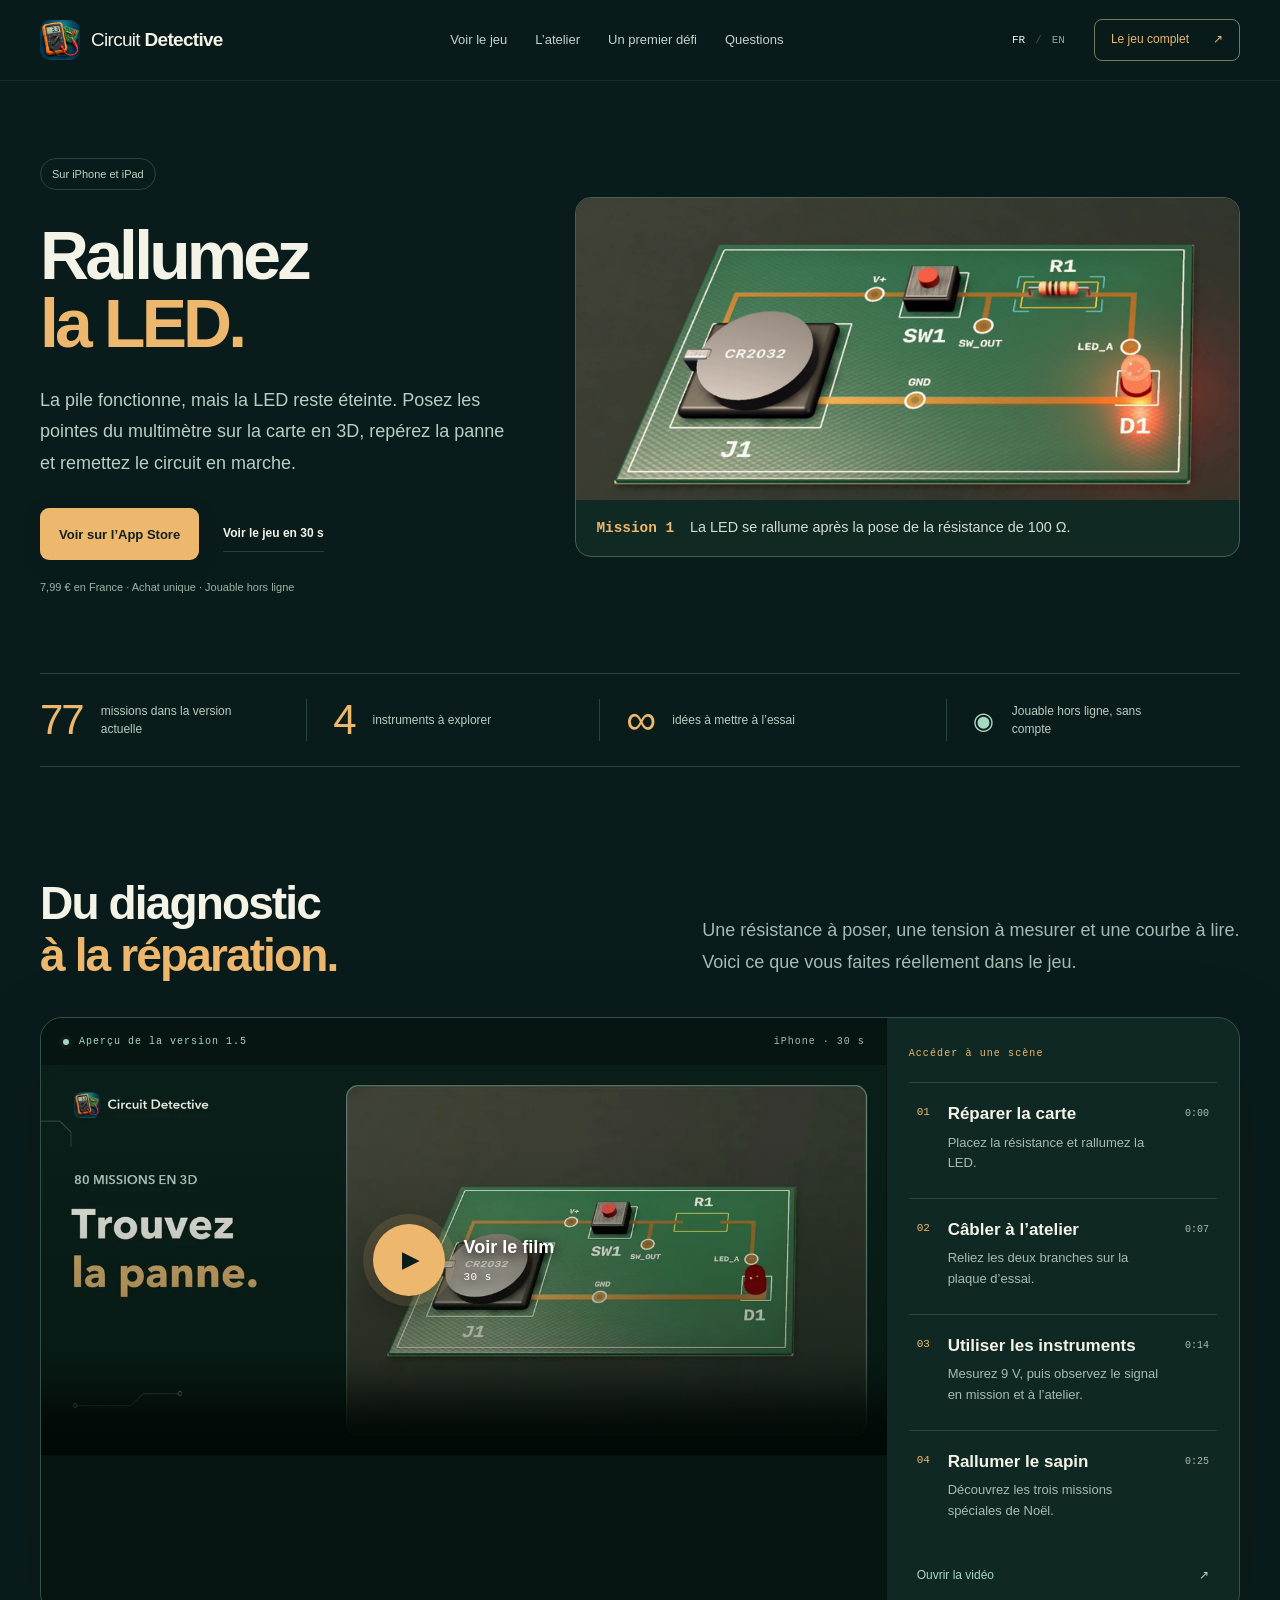
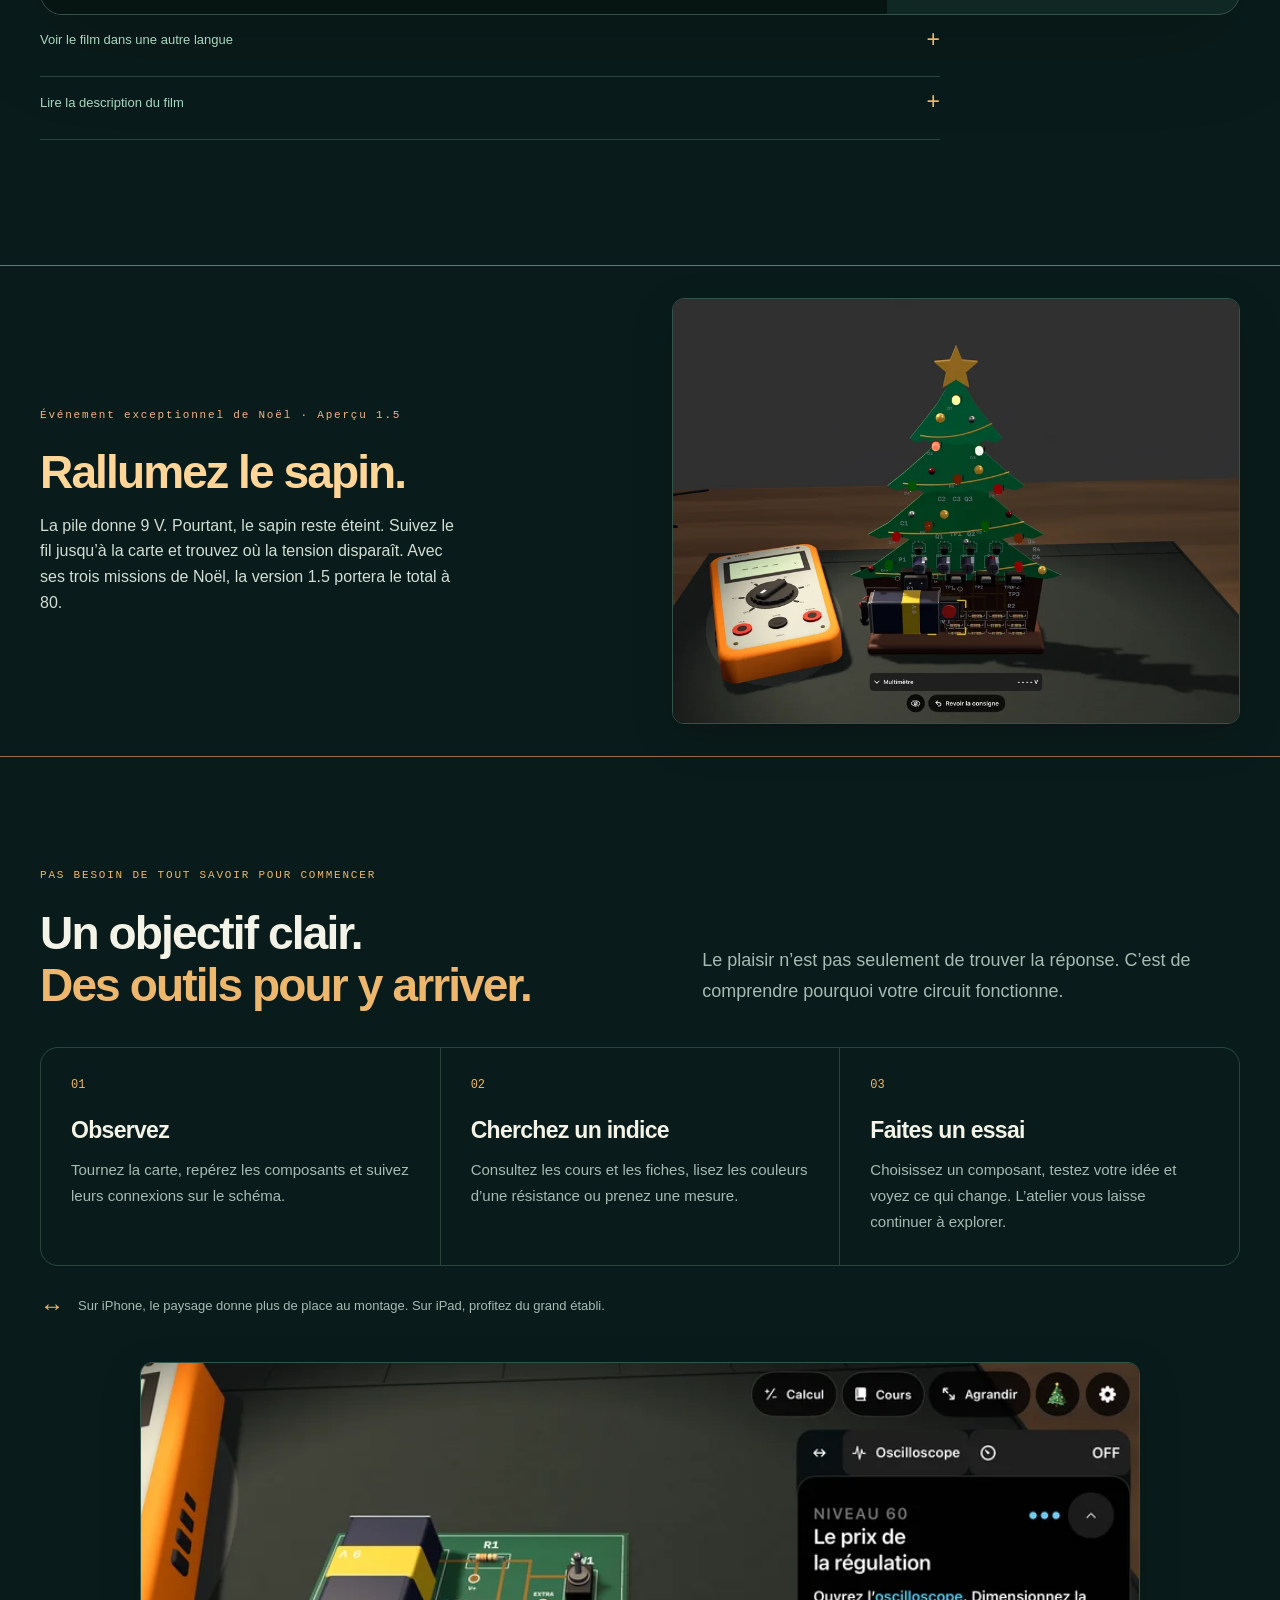
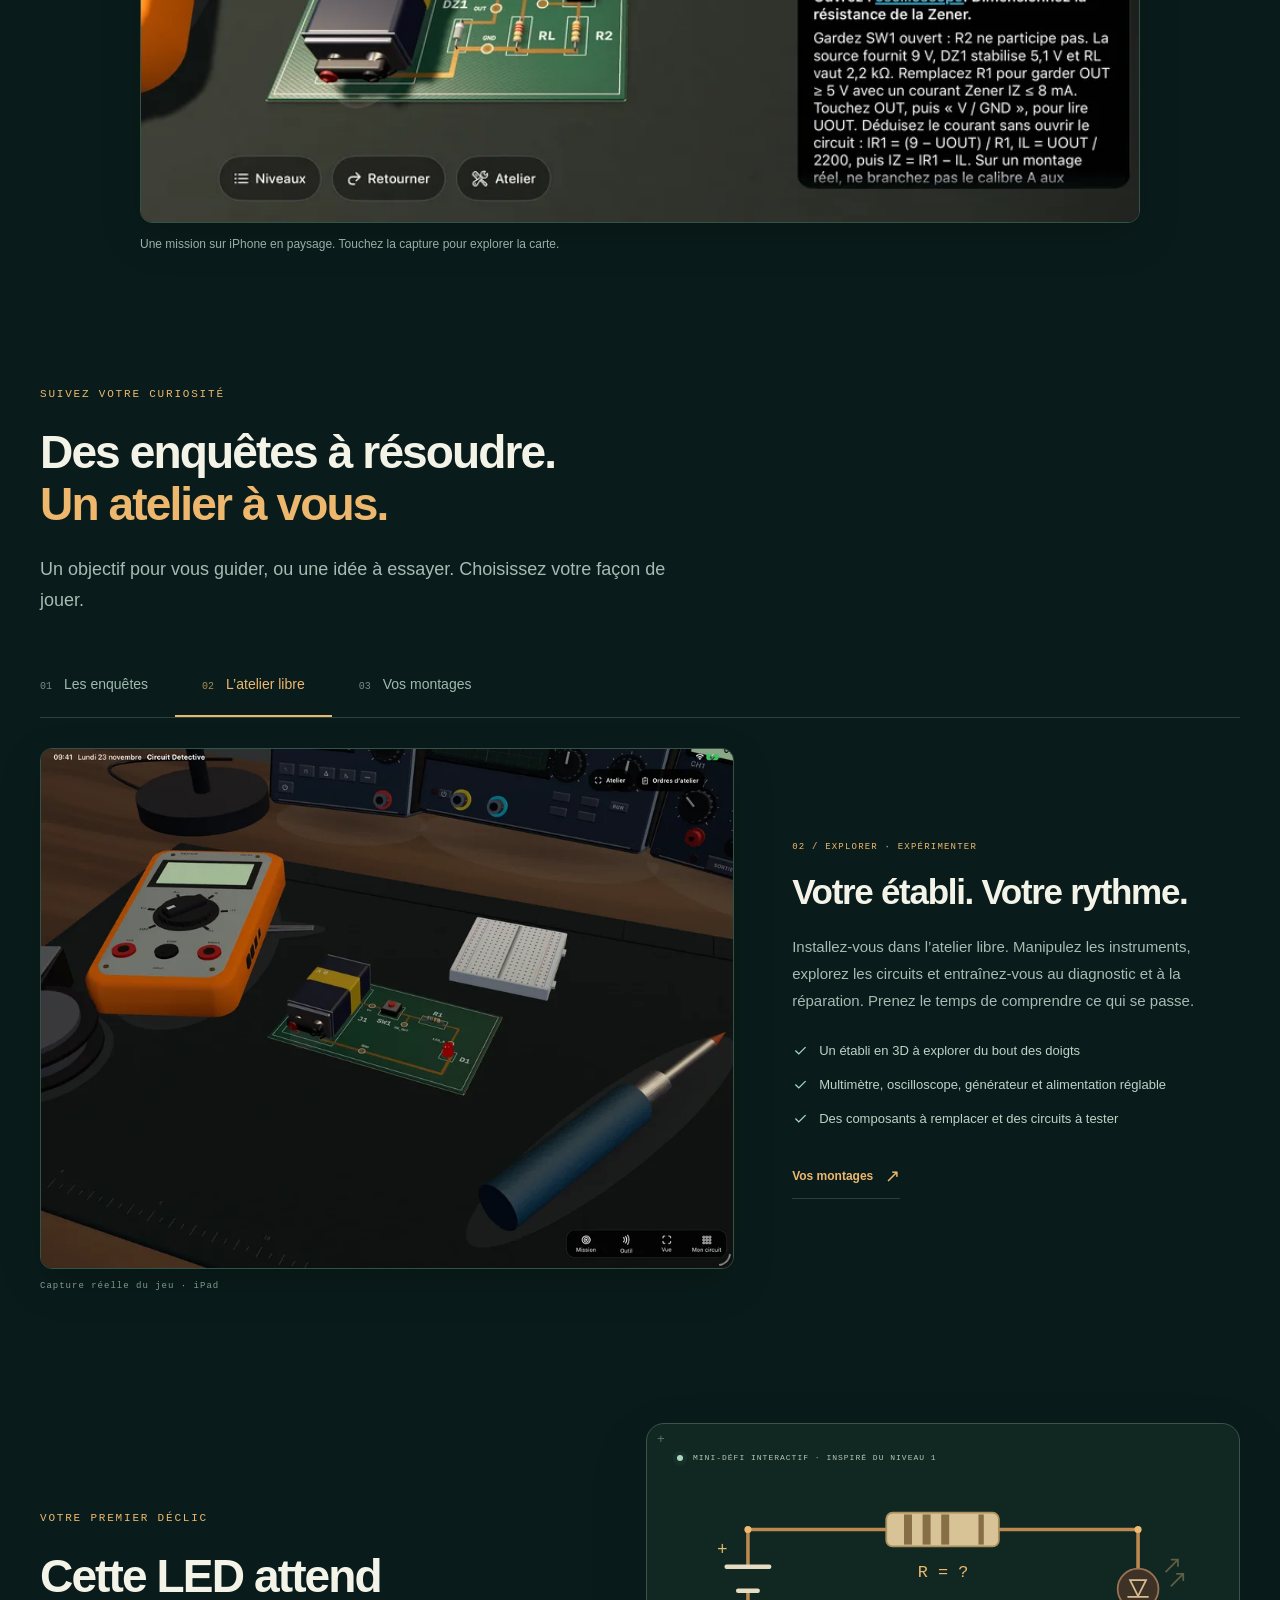
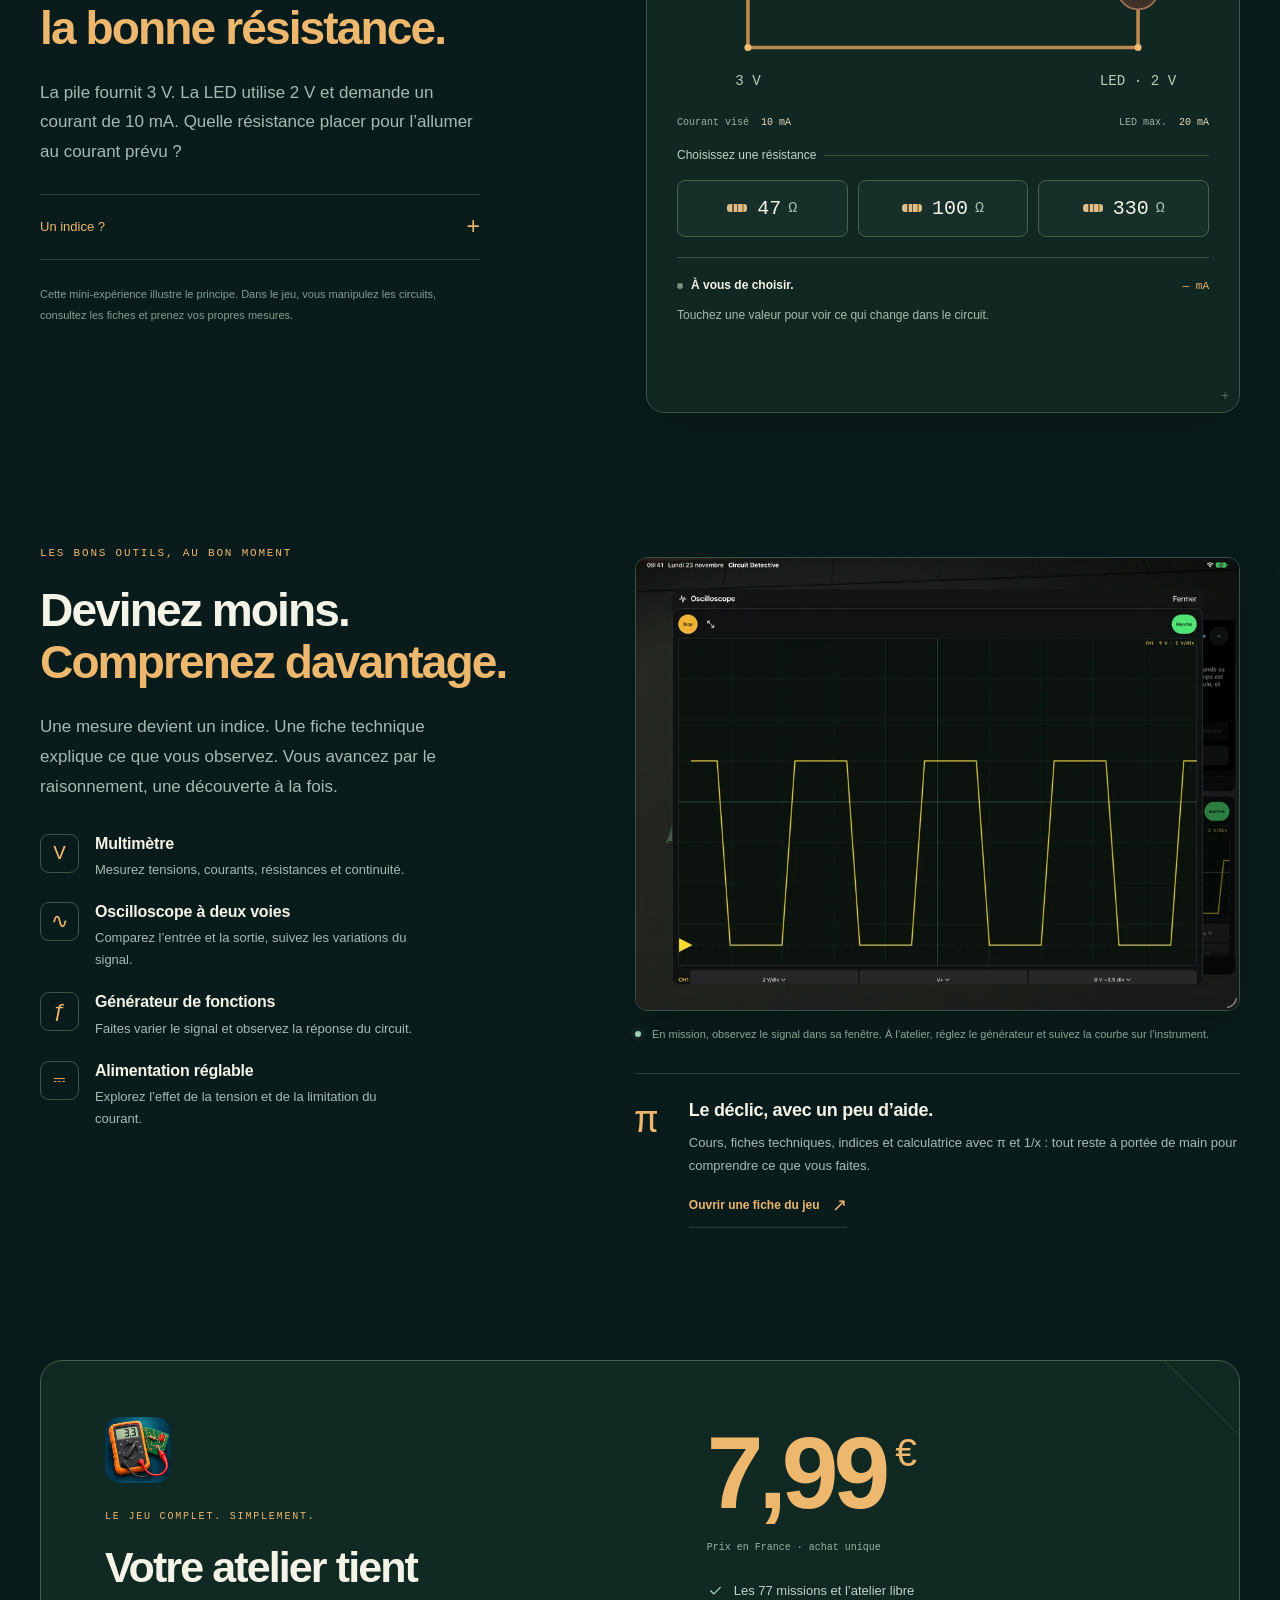
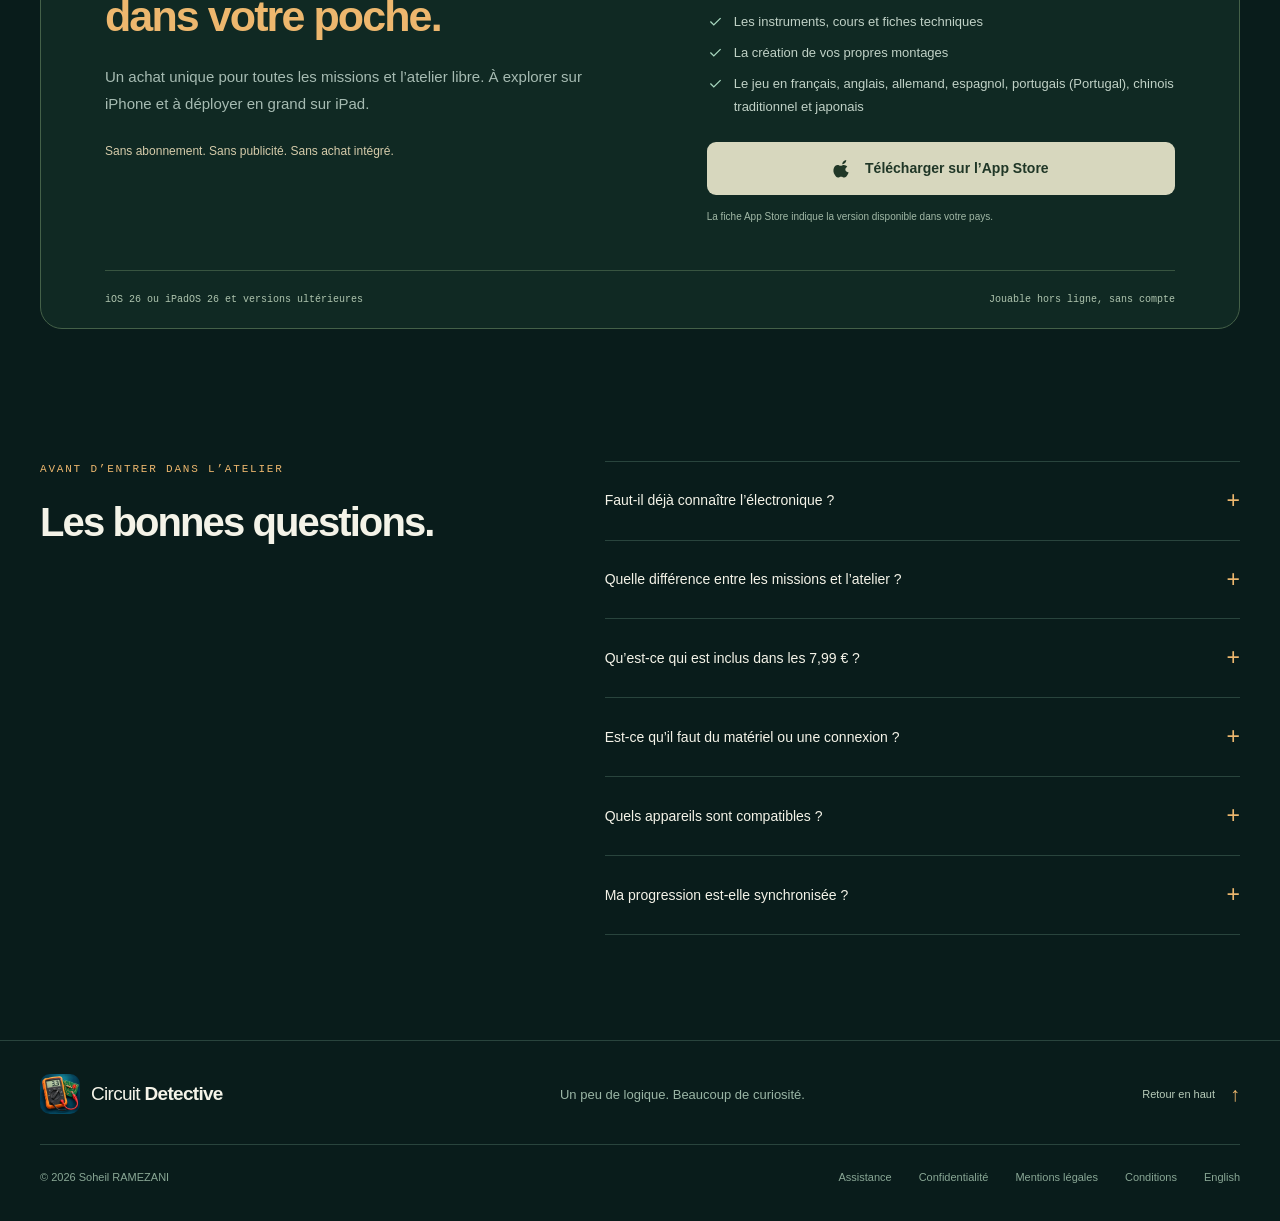
==== commit 7514cfab: "Show the complete working LED circuit on the homepage" ====
--- a/index.html
+++ b/index.html
@@ -3,7 +3,7 @@
 <body id="top"><noscript><style>.tab-bar,.film-chapters{display:none}.showcase-panel[hidden]{display:grid!important}.showcase-panel{margin-top:44px}.resistor-picker,.demo-feedback,.demo-reset{display:none}</style></noscript><a class="skip" href="#main">Aller au contenu</a>
 <header class="site-header"><div class="nav-shell"><a class="brand" href="#top"><img src="assets/icon.webp" alt="" width="40" height="40"><span>Circuit <b>Detective</b></span></a><nav id="navigation" aria-label="Navigation principale"><a href="#film">Voir le jeu</a><a href="#atelier">L’atelier</a><a href="#defi">Un premier défi</a><a href="#faq">Questions</a></nav><div class="header-actions"><div class="languages" aria-label="Choisir la langue"><a href="index.html" lang="fr" hreflang="fr" aria-current="page">FR</a><span>/</span><a href="en/index.html" lang="en" hreflang="en" >EN</a></div><a class="nav-cta" href="#inclus">Le jeu complet<span aria-hidden="true">↗</span></a><button class="menu-toggle" aria-label="Ouvrir le menu" aria-expanded="false" aria-controls="navigation"><span></span><span></span></button></div></div></header>
 <main id="main">
-<section class="hero section-shell"><div class="hero-copy"><p class="availability">Sur iPhone et iPad</p><h1>Rallumez<br><em>la LED.</em></h1><p class="lead">La pile fonctionne, mais la LED reste éteinte. Posez les pointes du multimètre sur la carte en 3D, repérez la panne et remettez le circuit en marche.</p><div class="hero-actions"><a class="button primary" href="https://apps.apple.com/fr/app/circuit-detective/id6813993713">Voir sur l’App Store</a><a class="text-link" href="#film">Voir le jeu en 30 s</a></div><p class="price-note">7,99 € en France · Achat unique · Jouable hors ligne</p></div><figure class="repair-visual"><a href="#film" aria-label="Voir le jeu en 30 s"><img src="assets/resistor-insertion.webp" width="1300" height="744" fetchpriority="high" alt="La résistance de 100 Ω rejoint son emplacement."></a><figcaption><strong>R1 · 100 Ω</strong> La résistance de 100 Ω rejoint son emplacement.</figcaption></figure></section>
+<section class="hero section-shell"><div class="hero-copy"><p class="availability">Sur iPhone et iPad</p><h1>Rallumez<br><em>la LED.</em></h1><p class="lead">La pile fonctionne, mais la LED reste éteinte. Posez les pointes du multimètre sur la carte en 3D, repérez la panne et remettez le circuit en marche.</p><div class="hero-actions"><a class="button primary" href="https://apps.apple.com/fr/app/circuit-detective/id6813993713">Voir sur l’App Store</a><a class="text-link" href="#film">Voir le jeu en 30 s</a></div><p class="price-note">7,99 € en France · Achat unique · Jouable hors ligne</p></div><figure class="repair-visual"><a href="#film" aria-label="Voir le jeu en 30 s"><img src="assets/led-circuit.webp" width="1632" height="744" fetchpriority="high" alt="La LED se rallume après la pose de la résistance de 100 Ω."></a><figcaption><strong>Mission 1</strong> La LED se rallume après la pose de la résistance de 100 Ω.</figcaption></figure></section>
 <div class="section-shell"><div class="stat-strip"><div><strong>77</strong><span>missions dans la version actuelle</span></div><div><strong>4</strong><span>instruments à explorer</span></div><div><strong>∞</strong><span>idées à mettre à l’essai</span></div><div class="stat-promise"><span class="tiny-icon" aria-hidden="true">◉</span><span>Jouable hors ligne, sans compte</span></div></div></div>
 <section class="film-section section-shell section-space" id="film" aria-labelledby="film-title"><div class="film-heading"><div><h2 id="film-title">Du diagnostic<br><em>à la réparation.</em></h2></div><p class="section-intro">Une résistance à poser, une tension à mesurer et une courbe à lire. Voici ce que vous faites réellement dans le jeu.</p></div><div class="film-stage"><div class="film-screen"><div class="film-topline"><span><i class="signal-dot" aria-hidden="true"></i>Aperçu de la version 1.5</span><span>iPhone · 30 s</span></div><div class="video-frame"><video id="gameplay" controls playsinline preload="none" poster="assets/fr-gameplay-poster.webp?rev=1.5-web" width="1280" height="590" aria-label="Voir le film"><source src="assets/fr-gameplay.mp4" type="video/mp4"><track kind="captions" src="assets/fr-gameplay.vtt" srclang="fr" label="Descriptions en français"><p><a href="assets/fr-gameplay.mp4">Ouvrir la vidéo</a></p></video><button class="film-play" type="button" aria-label="Voir le film" hidden><span class="play-disc" aria-hidden="true">▶</span><span>Voir le film<small>30 s</small></span></button></div></div><div class="film-chapters"><p class="eyebrow">Accéder à une scène</p><button class="film-chapter" data-seek="0.00" type="button"><span class="chapter-index">01</span><span><strong>Réparer la carte</strong><span>Placez la résistance et rallumez la LED.</span></span><span class="chapter-time">0:00</span></button><button class="film-chapter" data-seek="7.50" type="button"><span class="chapter-index">02</span><span><strong>Câbler à l’atelier</strong><span>Reliez les deux branches sur la plaque d’essai.</span></span><span class="chapter-time">0:07</span></button><button class="film-chapter" data-seek="14.50" type="button"><span class="chapter-index">03</span><span><strong>Utiliser les instruments</strong><span>Mesurez 9 V, puis observez le signal en mission et à l’atelier.</span></span><span class="chapter-time">0:14</span></button><button class="film-chapter" data-seek="25.00" type="button"><span class="chapter-index">04</span><span><strong>Rallumer le sapin</strong><span>Découvrez les trois missions spéciales de Noël.</span></span><span class="chapter-time">0:25</span></button><a class="film-download" href="assets/fr-gameplay.mp4">Ouvrir la vidéo<span aria-hidden="true">↗</span></a></div></div><details class="film-transcript"><summary>Voir le film dans une autre langue<span aria-hidden="true">+</span></summary><nav class="film-locales" aria-label="Choisir la langue"><a lang="en" hreflang="en" href="assets/en-gameplay.mp4">English</a><a lang="de" hreflang="de" href="assets/de-gameplay.mp4">Deutsch</a><a lang="es" hreflang="es" href="assets/es-gameplay.mp4">Español</a><a lang="pt-PT" hreflang="pt-PT" href="assets/pt-PT-gameplay.mp4">Português (Portugal)</a><a lang="ja" hreflang="ja" href="assets/ja-gameplay.mp4">日本語</a><a lang="zh-Hant" hreflang="zh-Hant" href="assets/zh-Hant-gameplay.mp4">繁體中文</a></nav></details><details class="film-transcript"><summary>Lire la description du film<span aria-hidden="true">+</span></summary><div><p>Une résistance de 100 Ω se met en place. La LED s’allume. Dans l’atelier, deux LED s’éclairent sur la plaque d’essai.</p><p>Le multimètre affiche 9 V. En mission, le signal apparaît dans la fenêtre de l’oscilloscope. À l’atelier, le générateur passe de 1 à 2 Hz et les oscillations se resserrent.</p><p>En fin de vidéo, les lumières du sapin clignotent. La version 1.5 ajoute trois missions de Noël.</p></div></details></section>
 <section class="season section-shell" id="noel"><div><p class="eyebrow">Événement exceptionnel de Noël · Aperçu 1.5</p><h2>Rallumez le sapin.</h2><p>La pile donne 9 V. Pourtant, le sapin reste éteint. Suivez le fil jusqu’à la carte et trouvez où la tension disparaît. Avec ses trois missions de Noël, la version 1.5 portera le total à 80.</p></div><button class="screenshot " type="button" data-lightbox="assets/fr-tree-1600.webp?rev=1.5-web" data-caption="Le sapin électronique avec sa pile, ses LED et le multimètre." aria-label="Agrandir la capture"><img src="assets/fr-tree-1600.webp?rev=1.5-web" srcset="assets/fr-tree-900.webp?rev=1.5-web 900w, assets/fr-tree-1600.webp?rev=1.5-web 1600w" sizes="(max-width: 760px) calc(100vw - 40px), (max-width: 1100px) 85vw, 760px" width="1600" height="1200" alt="Le sapin électronique avec sa pile, ses LED et le multimètre." loading="lazy" decoding="async" ><span class="zoom-mark" aria-hidden="true">↗</span></button></section>
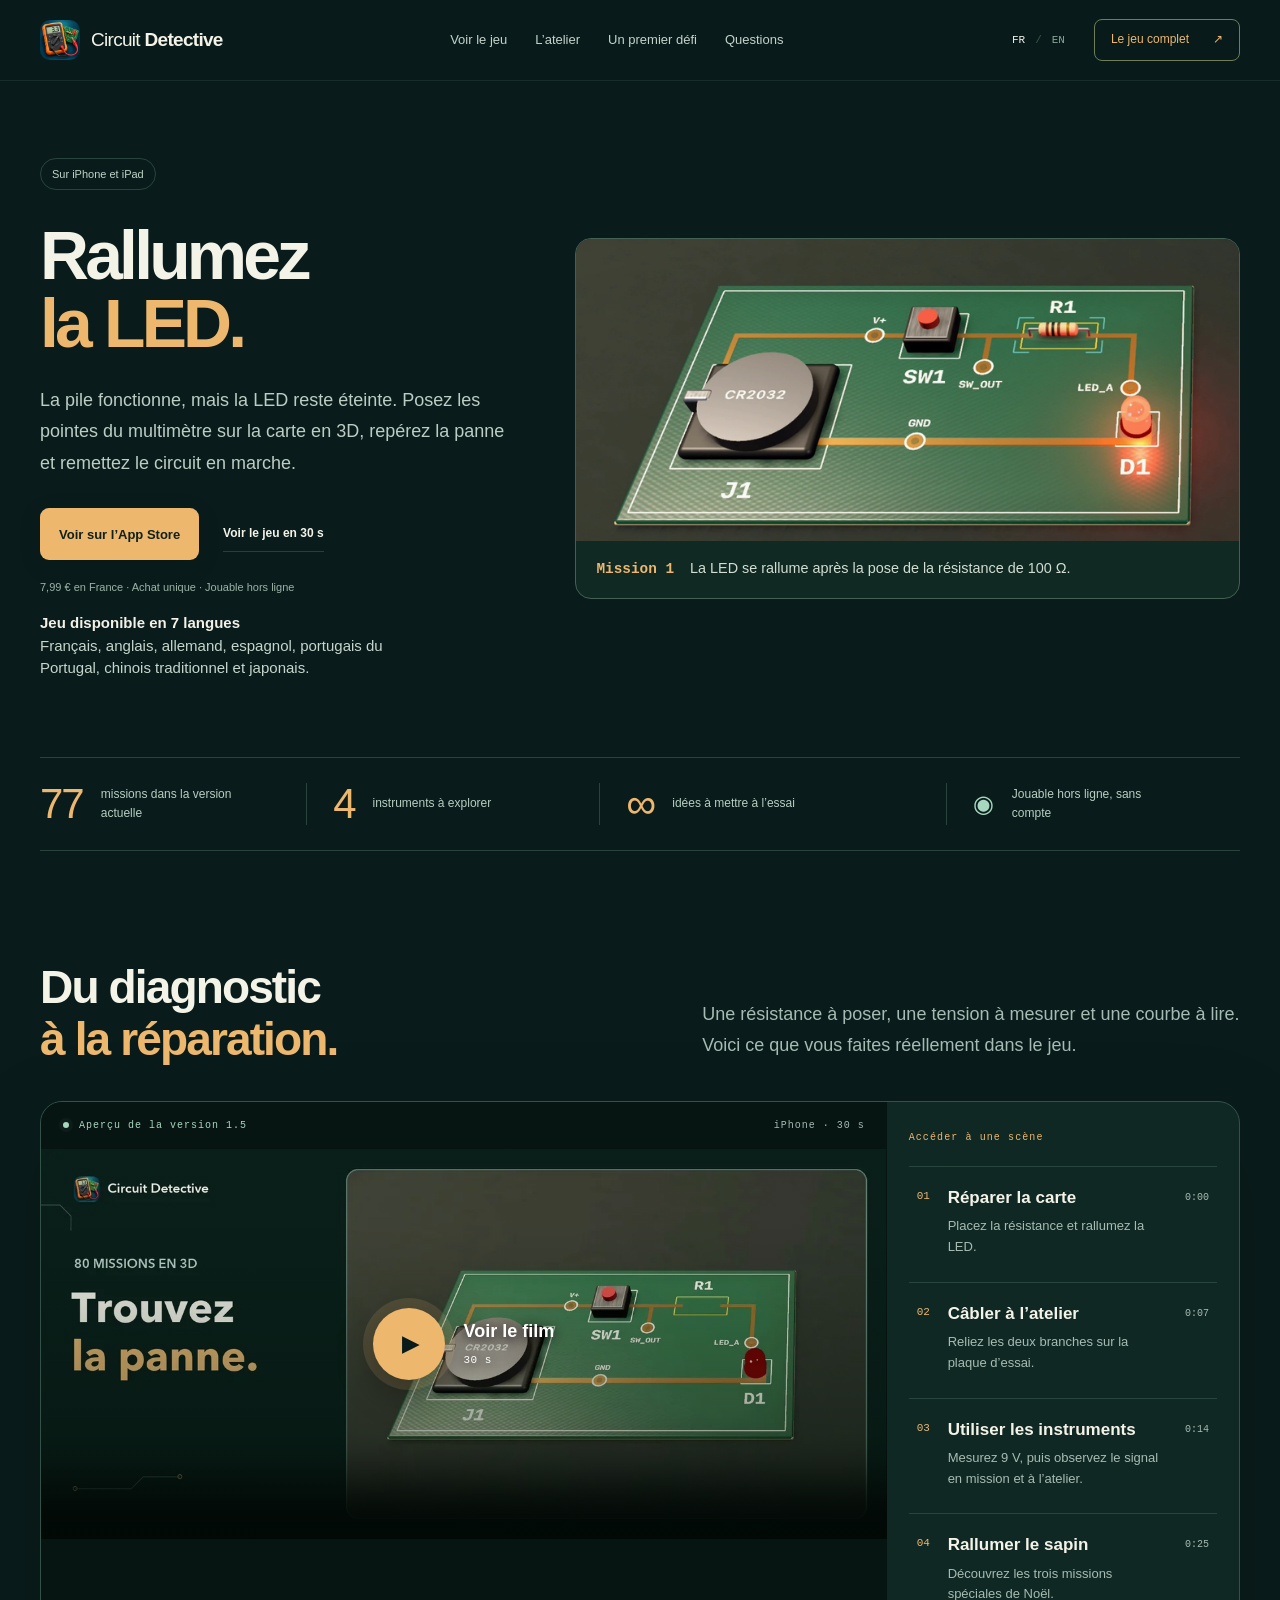
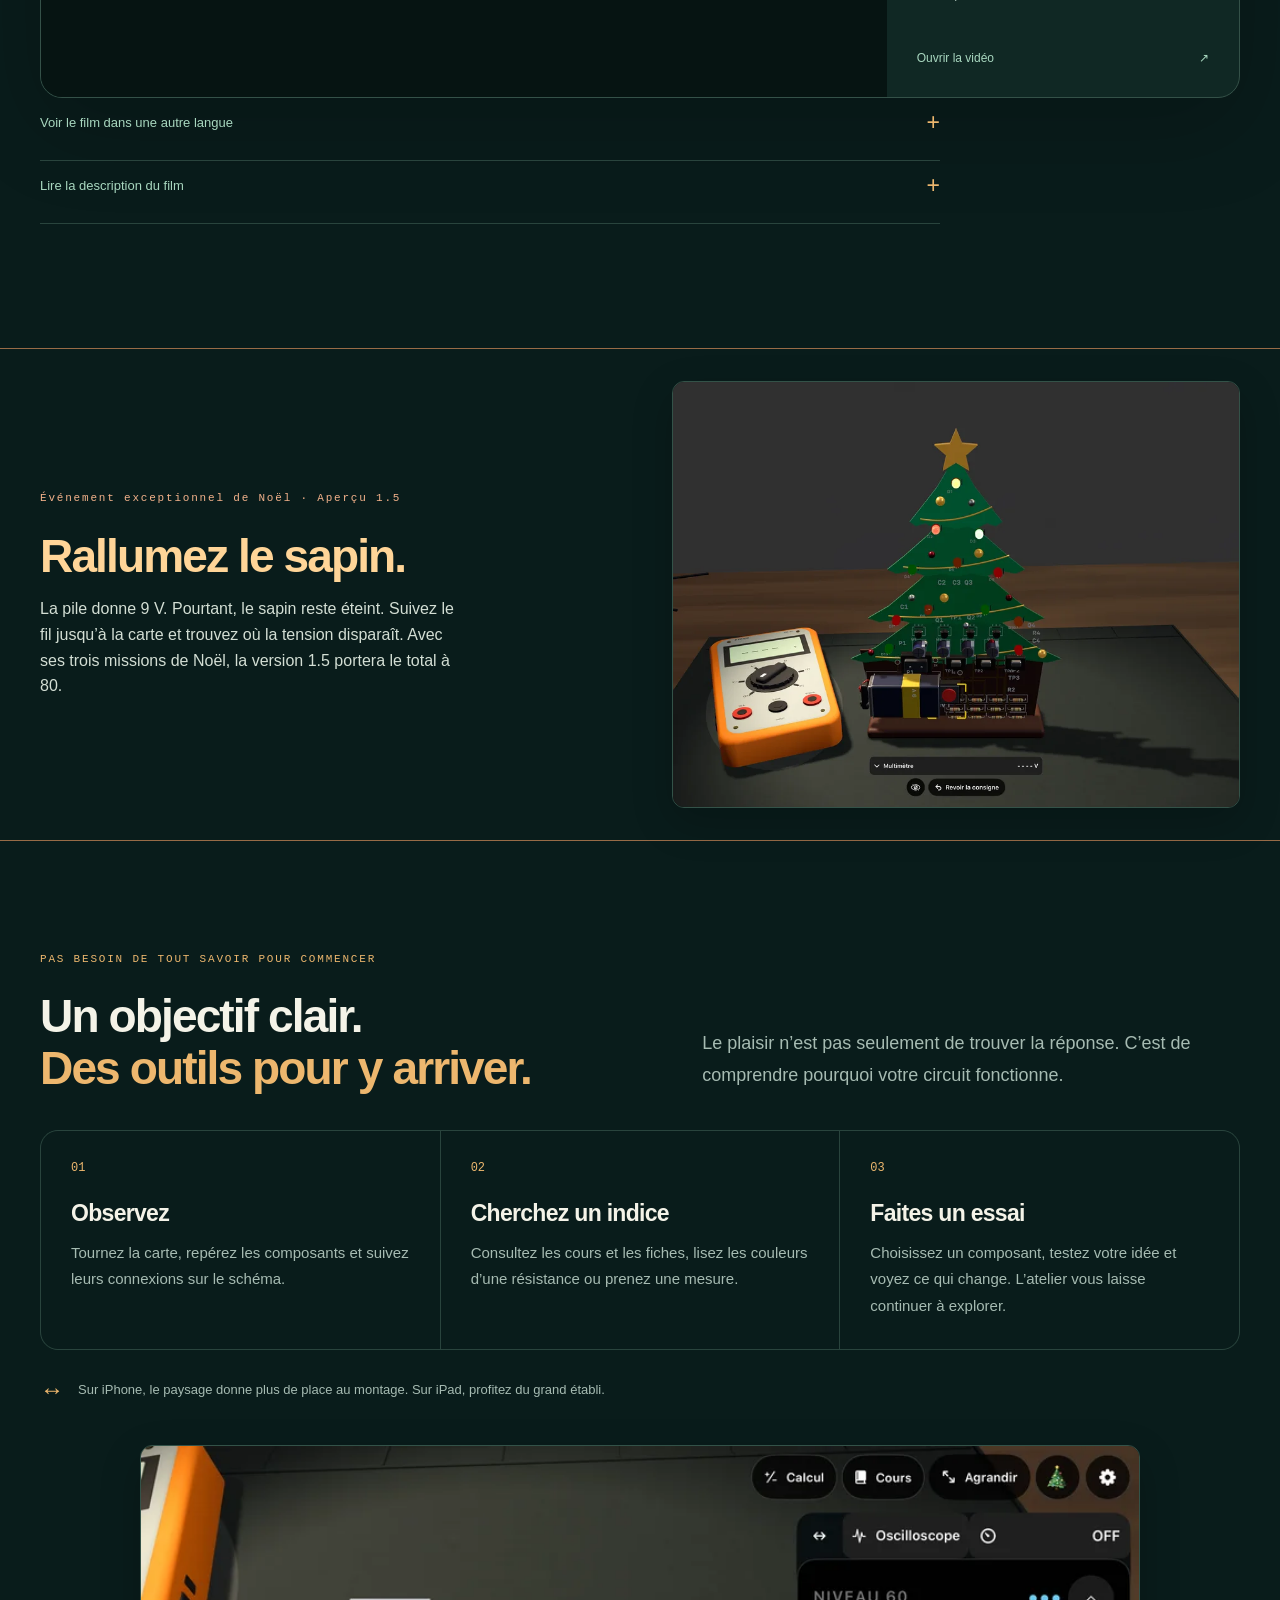
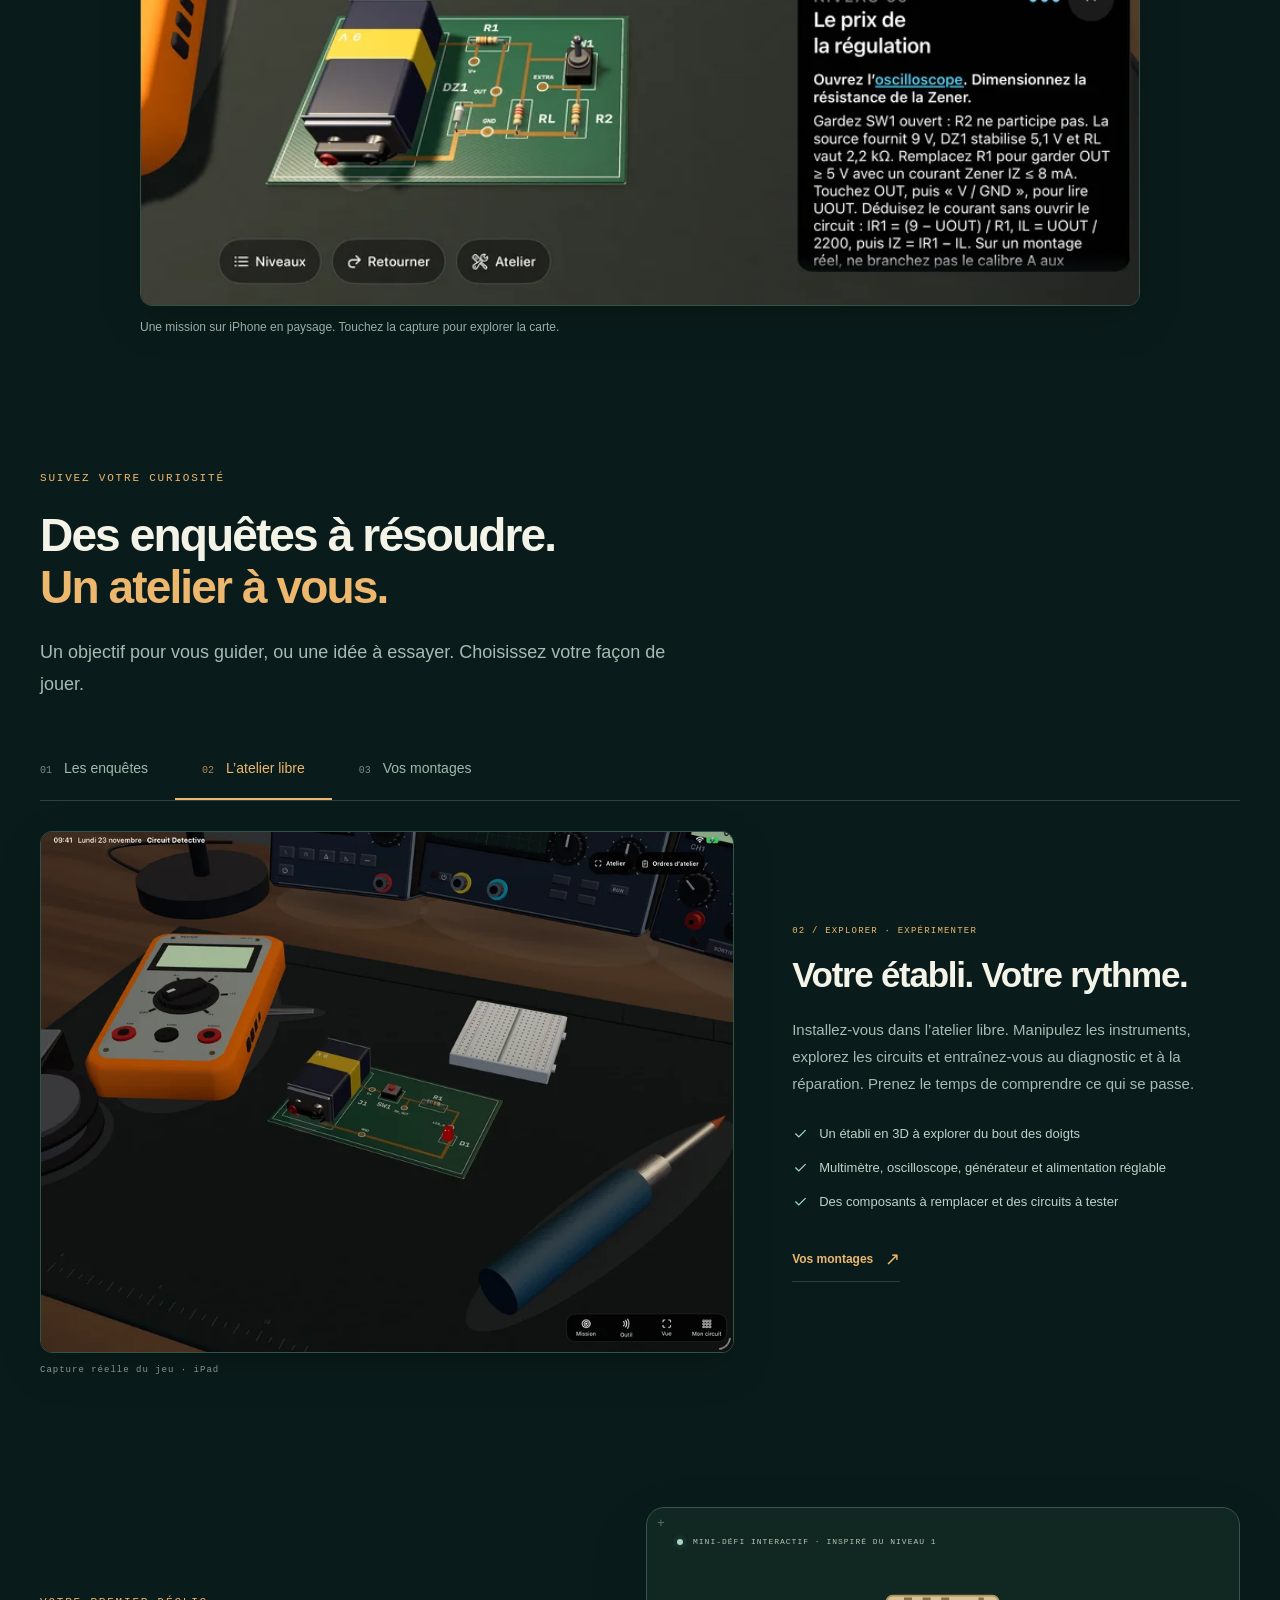
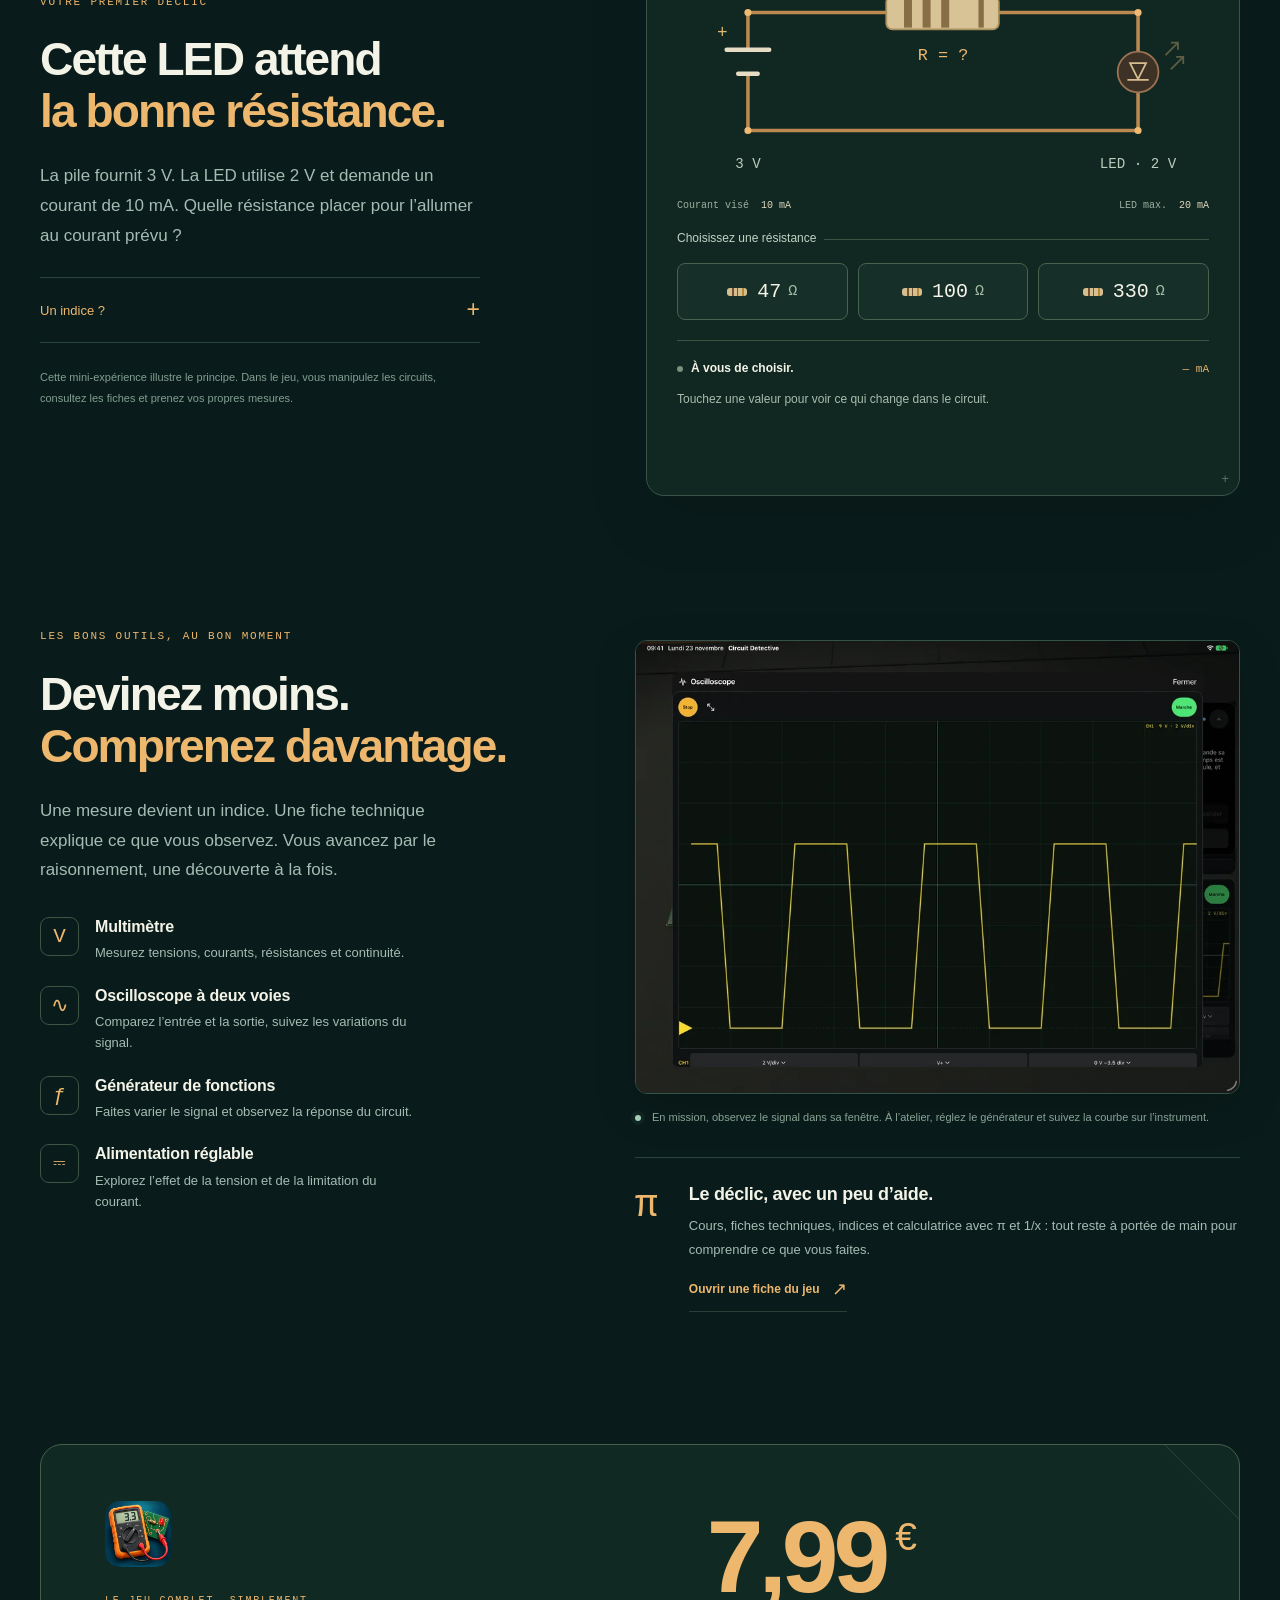
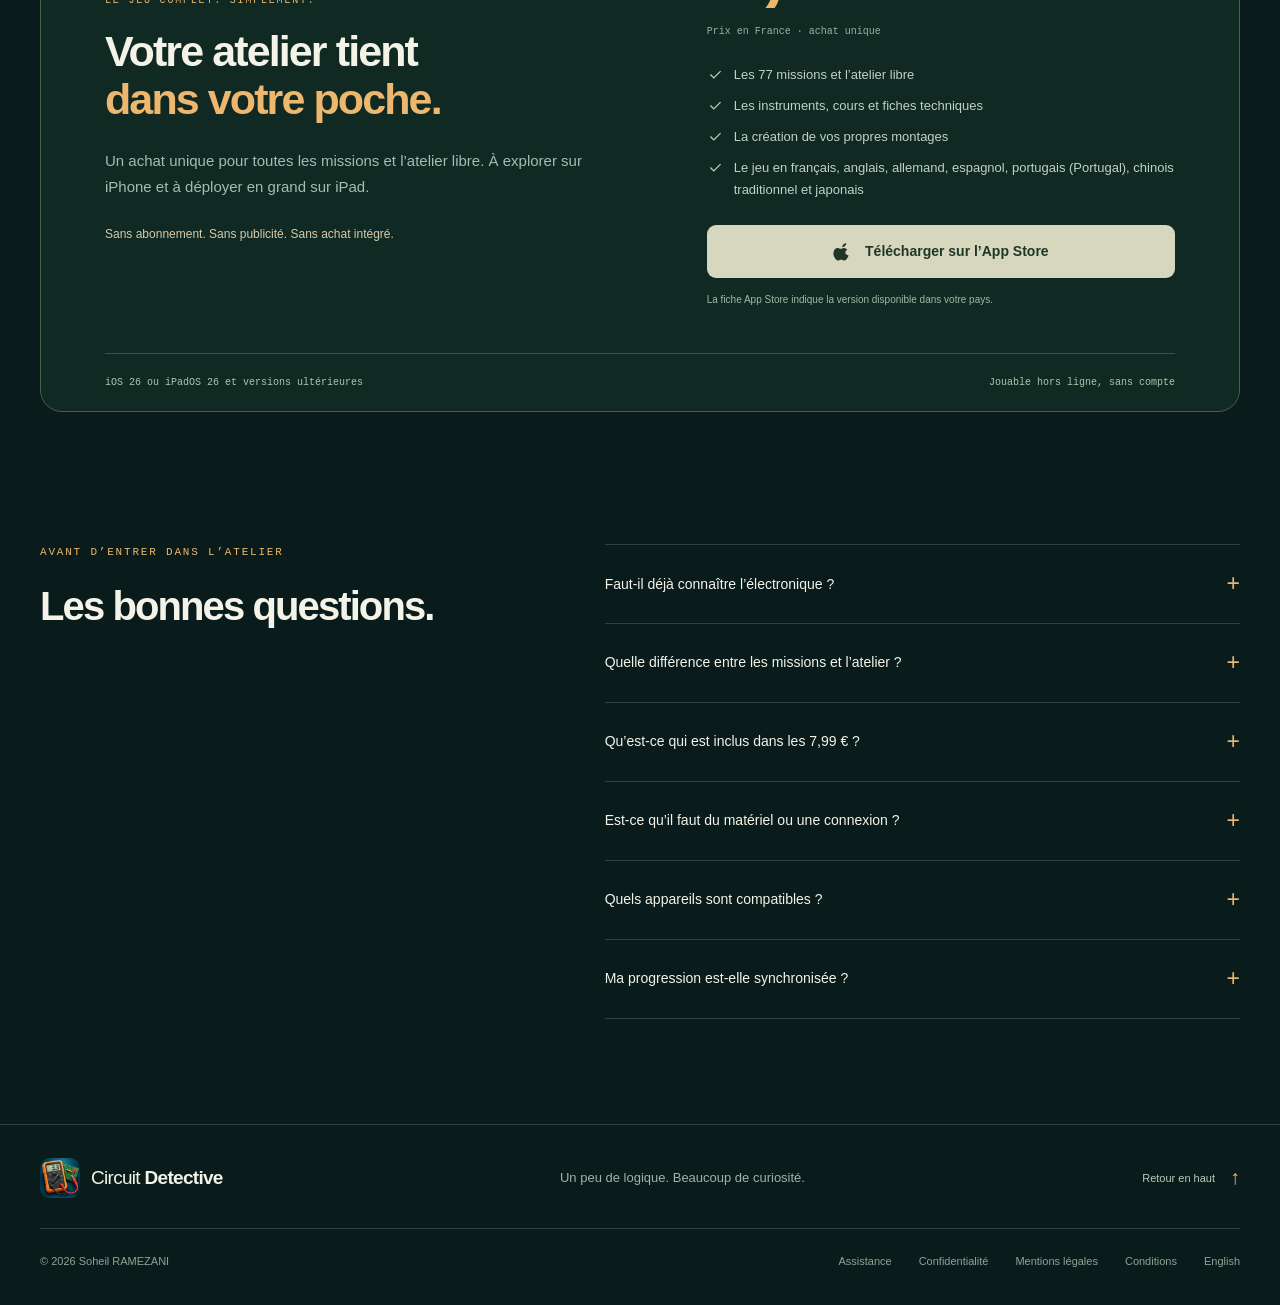
==== commit b1c76d98: "List the seven game languages on both homepages" ====
--- a/index.html
+++ b/index.html
@@ -3,7 +3,7 @@
 <body id="top"><noscript><style>.tab-bar,.film-chapters{display:none}.showcase-panel[hidden]{display:grid!important}.showcase-panel{margin-top:44px}.resistor-picker,.demo-feedback,.demo-reset{display:none}</style></noscript><a class="skip" href="#main">Aller au contenu</a>
 <header class="site-header"><div class="nav-shell"><a class="brand" href="#top"><img src="assets/icon.webp" alt="" width="40" height="40"><span>Circuit <b>Detective</b></span></a><nav id="navigation" aria-label="Navigation principale"><a href="#film">Voir le jeu</a><a href="#atelier">L’atelier</a><a href="#defi">Un premier défi</a><a href="#faq">Questions</a></nav><div class="header-actions"><div class="languages" aria-label="Choisir la langue"><a href="index.html" lang="fr" hreflang="fr" aria-current="page">FR</a><span>/</span><a href="en/index.html" lang="en" hreflang="en" >EN</a></div><a class="nav-cta" href="#inclus">Le jeu complet<span aria-hidden="true">↗</span></a><button class="menu-toggle" aria-label="Ouvrir le menu" aria-expanded="false" aria-controls="navigation"><span></span><span></span></button></div></div></header>
 <main id="main">
-<section class="hero section-shell"><div class="hero-copy"><p class="availability">Sur iPhone et iPad</p><h1>Rallumez<br><em>la LED.</em></h1><p class="lead">La pile fonctionne, mais la LED reste éteinte. Posez les pointes du multimètre sur la carte en 3D, repérez la panne et remettez le circuit en marche.</p><div class="hero-actions"><a class="button primary" href="https://apps.apple.com/fr/app/circuit-detective/id6813993713">Voir sur l’App Store</a><a class="text-link" href="#film">Voir le jeu en 30 s</a></div><p class="price-note">7,99 € en France · Achat unique · Jouable hors ligne</p></div><figure class="repair-visual"><a href="#film" aria-label="Voir le jeu en 30 s"><img src="assets/led-circuit.webp" width="1632" height="744" fetchpriority="high" alt="La LED se rallume après la pose de la résistance de 100 Ω."></a><figcaption><strong>Mission 1</strong> La LED se rallume après la pose de la résistance de 100 Ω.</figcaption></figure></section>
+<section class="hero section-shell"><div class="hero-copy"><p class="availability">Sur iPhone et iPad</p><h1>Rallumez<br><em>la LED.</em></h1><p class="lead">La pile fonctionne, mais la LED reste éteinte. Posez les pointes du multimètre sur la carte en 3D, repérez la panne et remettez le circuit en marche.</p><div class="hero-actions"><a class="button primary" href="https://apps.apple.com/fr/app/circuit-detective/id6813993713">Voir sur l’App Store</a><a class="text-link" href="#film">Voir le jeu en 30 s</a></div><p class="price-note">7,99 € en France · Achat unique · Jouable hors ligne</p><p class="game-languages"><strong>Jeu disponible en 7 langues</strong><br>Français, anglais, allemand, espagnol, portugais du Portugal, chinois traditionnel et japonais.</p></div><figure class="repair-visual"><a href="#film" aria-label="Voir le jeu en 30 s"><img src="assets/led-circuit.webp" width="1632" height="744" fetchpriority="high" alt="La LED se rallume après la pose de la résistance de 100 Ω."></a><figcaption><strong>Mission 1</strong> La LED se rallume après la pose de la résistance de 100 Ω.</figcaption></figure></section>
 <div class="section-shell"><div class="stat-strip"><div><strong>77</strong><span>missions dans la version actuelle</span></div><div><strong>4</strong><span>instruments à explorer</span></div><div><strong>∞</strong><span>idées à mettre à l’essai</span></div><div class="stat-promise"><span class="tiny-icon" aria-hidden="true">◉</span><span>Jouable hors ligne, sans compte</span></div></div></div>
 <section class="film-section section-shell section-space" id="film" aria-labelledby="film-title"><div class="film-heading"><div><h2 id="film-title">Du diagnostic<br><em>à la réparation.</em></h2></div><p class="section-intro">Une résistance à poser, une tension à mesurer et une courbe à lire. Voici ce que vous faites réellement dans le jeu.</p></div><div class="film-stage"><div class="film-screen"><div class="film-topline"><span><i class="signal-dot" aria-hidden="true"></i>Aperçu de la version 1.5</span><span>iPhone · 30 s</span></div><div class="video-frame"><video id="gameplay" controls playsinline preload="none" poster="assets/fr-gameplay-poster.webp?rev=1.5-web" width="1280" height="590" aria-label="Voir le film"><source src="assets/fr-gameplay.mp4" type="video/mp4"><track kind="captions" src="assets/fr-gameplay.vtt" srclang="fr" label="Descriptions en français"><p><a href="assets/fr-gameplay.mp4">Ouvrir la vidéo</a></p></video><button class="film-play" type="button" aria-label="Voir le film" hidden><span class="play-disc" aria-hidden="true">▶</span><span>Voir le film<small>30 s</small></span></button></div></div><div class="film-chapters"><p class="eyebrow">Accéder à une scène</p><button class="film-chapter" data-seek="0.00" type="button"><span class="chapter-index">01</span><span><strong>Réparer la carte</strong><span>Placez la résistance et rallumez la LED.</span></span><span class="chapter-time">0:00</span></button><button class="film-chapter" data-seek="7.50" type="button"><span class="chapter-index">02</span><span><strong>Câbler à l’atelier</strong><span>Reliez les deux branches sur la plaque d’essai.</span></span><span class="chapter-time">0:07</span></button><button class="film-chapter" data-seek="14.50" type="button"><span class="chapter-index">03</span><span><strong>Utiliser les instruments</strong><span>Mesurez 9 V, puis observez le signal en mission et à l’atelier.</span></span><span class="chapter-time">0:14</span></button><button class="film-chapter" data-seek="25.00" type="button"><span class="chapter-index">04</span><span><strong>Rallumer le sapin</strong><span>Découvrez les trois missions spéciales de Noël.</span></span><span class="chapter-time">0:25</span></button><a class="film-download" href="assets/fr-gameplay.mp4">Ouvrir la vidéo<span aria-hidden="true">↗</span></a></div></div><details class="film-transcript"><summary>Voir le film dans une autre langue<span aria-hidden="true">+</span></summary><nav class="film-locales" aria-label="Choisir la langue"><a lang="en" hreflang="en" href="assets/en-gameplay.mp4">English</a><a lang="de" hreflang="de" href="assets/de-gameplay.mp4">Deutsch</a><a lang="es" hreflang="es" href="assets/es-gameplay.mp4">Español</a><a lang="pt-PT" hreflang="pt-PT" href="assets/pt-PT-gameplay.mp4">Português (Portugal)</a><a lang="ja" hreflang="ja" href="assets/ja-gameplay.mp4">日本語</a><a lang="zh-Hant" hreflang="zh-Hant" href="assets/zh-Hant-gameplay.mp4">繁體中文</a></nav></details><details class="film-transcript"><summary>Lire la description du film<span aria-hidden="true">+</span></summary><div><p>Une résistance de 100 Ω se met en place. La LED s’allume. Dans l’atelier, deux LED s’éclairent sur la plaque d’essai.</p><p>Le multimètre affiche 9 V. En mission, le signal apparaît dans la fenêtre de l’oscilloscope. À l’atelier, le générateur passe de 1 à 2 Hz et les oscillations se resserrent.</p><p>En fin de vidéo, les lumières du sapin clignotent. La version 1.5 ajoute trois missions de Noël.</p></div></details></section>
 <section class="season section-shell" id="noel"><div><p class="eyebrow">Événement exceptionnel de Noël · Aperçu 1.5</p><h2>Rallumez le sapin.</h2><p>La pile donne 9 V. Pourtant, le sapin reste éteint. Suivez le fil jusqu’à la carte et trouvez où la tension disparaît. Avec ses trois missions de Noël, la version 1.5 portera le total à 80.</p></div><button class="screenshot " type="button" data-lightbox="assets/fr-tree-1600.webp?rev=1.5-web" data-caption="Le sapin électronique avec sa pile, ses LED et le multimètre." aria-label="Agrandir la capture"><img src="assets/fr-tree-1600.webp?rev=1.5-web" srcset="assets/fr-tree-900.webp?rev=1.5-web 900w, assets/fr-tree-1600.webp?rev=1.5-web 1600w" sizes="(max-width: 760px) calc(100vw - 40px), (max-width: 1100px) 85vw, 760px" width="1600" height="1200" alt="Le sapin électronique avec sa pile, ses LED et le multimètre." loading="lazy" decoding="async" ><span class="zoom-mark" aria-hidden="true">↗</span></button></section>
--- a/style.css
+++ b/style.css
@@ -56,3 +56,5 @@
   .season { grid-template-columns: 1fr; }
   .hero { gap: 1.5rem; }
 }
+.game-languages { margin: 1rem 0 0; max-width: 46ch; color: #c6d6cc; font-size: .9375rem; line-height: 1.5; }
+.game-languages strong { color: #f4f2e7; }
